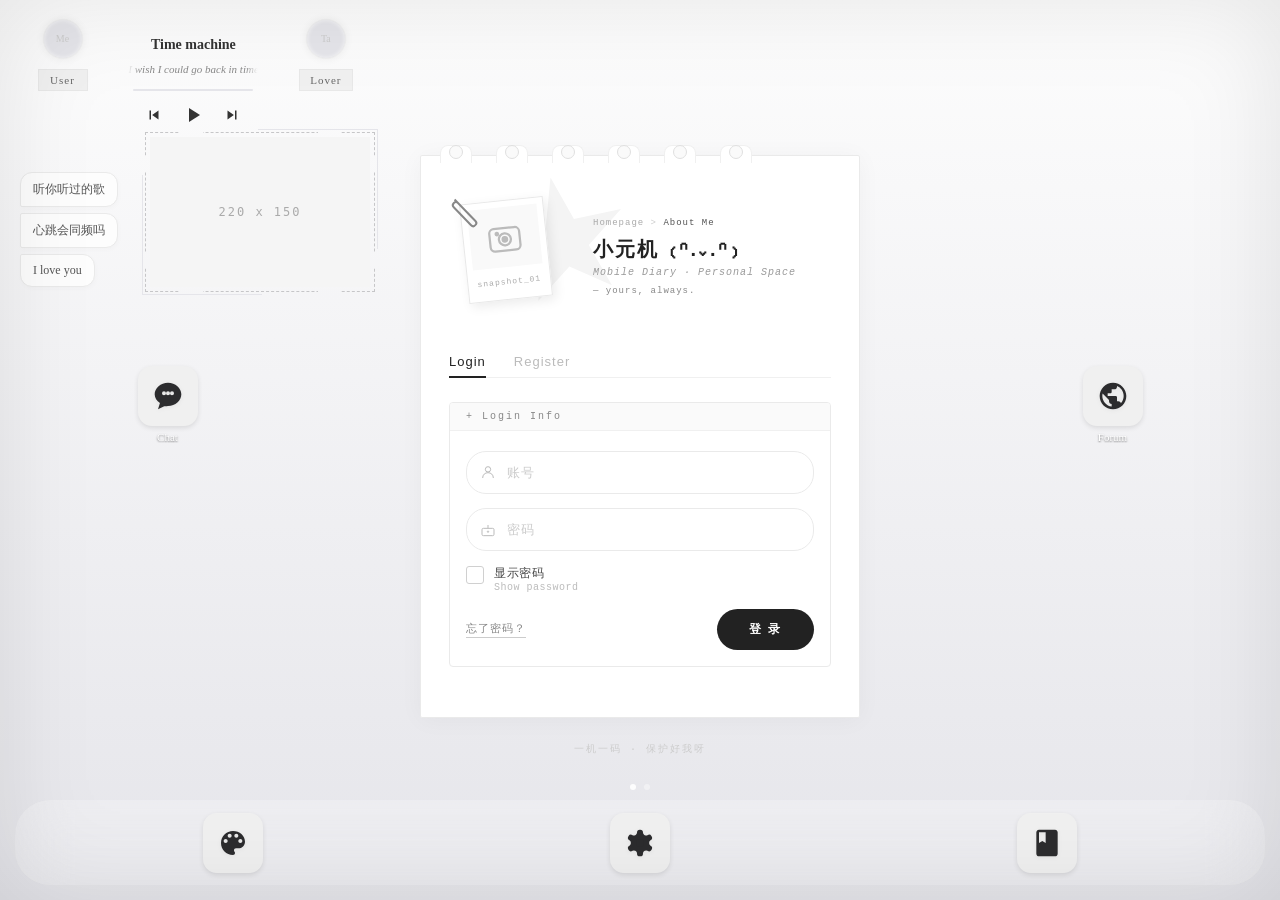
==== index.html @ 19d990d9 "Add files via upload" ====
<!DOCTYPE html>
<html lang="zh-CN">
<head>
    <meta charset="UTF-8">
    <title>小元元元</title>
    
    <!-- 基本配置 -->
    <!-- 【关键修改】：删除写死的 theme-color，让 iOS 自动穿透显示你的壁纸 -->
    
    <!-- iOS全屏配置 -->
    <meta name="apple-mobile-web-app-capable" content="yes">
    <meta name="apple-mobile-web-app-status-bar-style" content="black-translucent">
    <meta name="apple-mobile-web-app-title" content="Theme Studio">
    <!-- 新增：PWA 主题色 -->
    <meta name="theme-color" content="#FFFFFF">
    
    <!-- 优化视口配置：viewport-fit=cover 是延伸到刘海和底部的核心 -->
<meta name="viewport" content="width=device-width, initial-scale=1, maximum-scale=1, user-scalable=no, viewport-fit=cover">
    <!-- 图标配置 -->
    <link rel="apple-touch-icon" href="https://img.heliar.top/file/1781748288512_IMG_20260618_095839.png">
    <link rel="icon" type="image/png" href="https://img.heliar.top/file/1781748288512_IMG_20260618_095839.png">
        
    <!-- Web App Manifest -->
    <link rel="manifest" href="manifest.json">

    <!-- 新增：Leaflet 地图库 (免费开源，无需Key) -->
    <link rel="stylesheet" href="https://unpkg.com/leaflet@1.9.4/dist/leaflet.css" />
    <script src="https://unpkg.com/leaflet@1.9.4/dist/leaflet.js" defer></script>
    <!-- 👇 新增：Mammoth.js 用于解析 DOCX 文件 👇 -->
    <script src="https://cdnjs.cloudflare.com/ajax/libs/mammoth/1.6.0/mammoth.browser.min.js"></script>
    <link rel="stylesheet" href="style.css">

    <style>
      /* ===== 登录/注册 · 黑白极简手账风 ===== */
      .scrapbook-wrapper {
        width: 100%;
        max-width: 440px;
        margin: 0 auto;
      }

      .binder-tabs {
        display: flex;
        gap: 24px;
        padding: 0 20px;
        margin-bottom: -8px;
        position: relative;
        z-index: 2;
      }

      .binder-tab {
        width: 32px;
        height: 18px;
        background: #ffffff;
        border: 1px solid #f0f0f0;
        border-bottom: none;
        border-radius: 8px 8px 0 0;
        position: relative;
      }

      .binder-tab::after {
        content: '';
        position: absolute;
        bottom: 4px;
        left: 50%;
        transform: translateX(-50%);
        width: 12px;
        height: 12px;
        border-radius: 50%;
        border: 1.5px solid #e0e0e0;
        background: #fafafa;
      }

      .sc-card {
        background: #ffffff;
        border: 1px solid #eaeaea;
        border-radius: 2px;
        padding: 36px 28px 30px;
        box-shadow: 0 2px 24px rgba(0,0,0,0.04);
      }

      .sc-hero {
        display: flex;
        gap: 24px;
        align-items: center;
        margin-bottom: 32px;
      }

      .sc-hero-left {
        position: relative;
        width: 120px;
        height: 130px;
        flex-shrink: 0;
      }

      .sc-hero-star {
        position: absolute;
        top: -16px;
        left: 50px;
        width: 130px;
        height: 130px;
        background: #f4f4f4;
        transform: rotate(-12deg);
        clip-path: polygon(50% 0%, 61% 35%, 98% 35%, 68% 57%, 79% 91%, 50% 70%, 21% 91%, 32% 57%, 2% 35%, 39% 35%);
        z-index: 0;
        pointer-events: none;
      }

      .sc-polaroid {
        position: absolute;
        top: 8px;
        left: 15px;
        width: 84px;
        height: 100px;
        background: #fff;
        border: 1px solid #e8e8e8;
        box-shadow: 3px 4px 12px rgba(0,0,0,0.08);
        transform: rotate(-6deg);
        z-index: 1;
        padding: 6px 6px 0;
        pointer-events: none;
      }

      .sc-polaroid-img {
        width: 100%;
        height: 60px;
        background: #f9f9f9;
        display: flex;
        align-items: center;
        justify-content: center;
      }

      .sc-polaroid-img svg {
        width: 36px;
        height: 36px;
        color: #ccc;
        stroke: #bbb;
      }

      .sc-polaroid-bottom {
        height: 28px;
        display: flex;
        align-items: center;
        justify-content: center;
        font-family: 'Courier New', monospace;
        font-size: 8px;
        color: #aaa;
        letter-spacing: 1px;
      }

      .sc-paperclip {
        position: absolute;
        top: -12px;
        left: -6px;
        width: 22px;
        height: 36px;
        z-index: 3;
        transform: rotate(-38deg);
        pointer-events: none;
      }

      .sc-hero-right { flex: 1; min-width: 0; position: relative; z-index: 1; }

      .sc-breadcrumb {
        font-family: 'Courier New', 'Source Code Pro', monospace;
        font-size: 9px;
        color: #aaa;
        letter-spacing: 1px;
        margin-bottom: 8px;
      }

      .sc-breadcrumb span { color: #555; }

      .sc-title {
        font-size: 20px;
        font-weight: 700;
        color: #222;
        letter-spacing: 2px;
        margin-bottom: 4px;
      }

      .sc-sub {
        font-family: 'Courier New', 'Source Code Pro', monospace;
        font-size: 10px;
        color: #999;
        letter-spacing: 1px;
        font-style: italic;
      }

      .sc-sig {
        font-family: 'Courier New', 'Source Code Pro', monospace;
        font-size: 9px;
        color: #888;
        margin-top: 8px;
        letter-spacing: 1px;
      }

      .sc-tabs {
        display: flex;
        gap: 28px;
        margin-bottom: 24px;
        border-bottom: 1px solid #f0f0f0;
        padding-bottom: 0;
      }

      .sc-tab {
        font-size: 13px;
        font-weight: 500;
        color: #bbb;
        cursor: pointer;
        padding-bottom: 8px;
        letter-spacing: 1px;
        transition: color 0.2s;
        position: relative;
        user-select: none;
      }

      .sc-tab.active {
        color: #222;
      }

      .sc-tab.active::after {
        content: '';
        position: absolute;
        bottom: -1px;
        left: 0;
        right: 0;
        height: 2px;
        background: #222;
      }

      .sc-form-card {
        border: 1px solid #eaeaea;
        border-radius: 4px;
        overflow: hidden;
        margin-bottom: 20px;
      }

      .sc-form-title {
        background: #fafafa;
        padding: 8px 16px;
        font-family: 'Courier New', 'Source Code Pro', monospace;
        font-size: 10px;
        color: #888;
        letter-spacing: 2px;
        border-bottom: 1px solid #f0f0f0;
      }

      .sc-form-body { padding: 20px 16px 16px; }

      .sc-input-wrap {
        position: relative;
        margin-bottom: 14px;
        display: flex;
        align-items: center;
      }

      .sc-input-wrap .sc-input-icon {
        position: absolute;
        left: 14px;
        z-index: 2;
        display: flex;
        align-items: center;
        pointer-events: none;
      }

      .sc-input-wrap input {
        width: 100%;
        padding: 13px 42px 13px 40px;
        border: 1px solid #eaeaea;
        border-radius: 20px;
        background: #fff;
        font-size: 13px;
        color: #333;
        outline: none;
        transition: border-color 0.25s, box-shadow 0.25s;
        letter-spacing: 0.5px;
      }

      .sc-input-wrap input::placeholder { color: #ccc; font-weight: 300; }
      .sc-input-wrap input:focus {
        border-color: #888;
        box-shadow: 0 0 0 2px rgba(0,0,0,0.04);
      }

      .sc-input-clear {
        position: absolute;
        right: 12px;
        width: 20px;
        height: 20px;
        cursor: pointer;
        display: none;
        align-items: center;
        justify-content: center;
        border-radius: 50%;
        background: #eee;
        transition: background 0.2s;
        z-index: 2;
      }

      .sc-input-clear:hover { background: #ddd; }

      .sc-input-wrap input:not(:placeholder-shown) ~ .sc-input-clear {
        display: flex;
      }

      .sc-check-wrap {
        display: flex;
        align-items: flex-start;
        gap: 10px;
        cursor: pointer;
        margin-bottom: 2px;
      }

      .sc-check-wrap input[type=checkbox] { display: none; }

      .sc-check-box {
        width: 18px;
        height: 18px;
        border: 1.5px solid #d0d0d0;
        border-radius: 3px;
        flex-shrink: 0;
        margin-top: 1px;
        display: flex;
        align-items: center;
        justify-content: center;
        transition: all 0.2s;
      }

      .sc-check-wrap input:checked + .sc-check-box {
        background: #222;
        border-color: #222;
      }

      .sc-check-wrap input:checked + .sc-check-box::after {
        content: '';
        width: 5px;
        height: 9px;
        border: solid #fff;
        border-width: 0 2px 2px 0;
        transform: rotate(45deg) translateY(-1px);
      }

      .sc-check-label { font-size: 12px; color: #444; font-weight: 500; letter-spacing: 0.5px; }
      .sc-check-sublabel { font-size: 10px; color: #bbb; font-family: 'Courier New', monospace; letter-spacing: 0.5px; }

      .sc-form-footer {
        display: flex;
        align-items: center;
        justify-content: space-between;
        margin-top: 16px;
      }

      .sc-footer-link {
        font-size: 11px;
        color: #888;
        cursor: pointer;
        letter-spacing: 1px;
        border-bottom: 1px solid #ccc;
        padding-bottom: 1px;
        transition: color 0.2s, border-color 0.2s;
        font-family: 'Courier New', monospace;
        user-select: none;
      }

      .sc-footer-link:hover { color: #333; border-color: #666; }

      .sc-btn-submit {
        padding: 12px 32px;
        background: #222;
        color: #fff;
        border: none;
        border-radius: 22px;
        font-size: 12px;
        font-weight: 600;
        letter-spacing: 2px;
        cursor: pointer;
        transition: all 0.3s;
      }

      .sc-btn-submit:hover { background: #000; box-shadow: 0 4px 16px rgba(0,0,0,0.15); }
      .sc-btn-submit:active { transform: scale(0.97); }

      .sc-tagline {
        text-align: center;
        margin-top: 24px;
        font-size: 10px;
        color: #ccc;
        letter-spacing: 2px;
        font-family: 'Courier New', monospace;
      }

      /* 面板切换 */
      #reg-form-card, #reset-form-card { display: none; }

      /* ===== 导入解锁弹窗 (preset-modal) ===== */
      .preset-modal-overlay {
        position: fixed; top: 0; left: 0; width: 100%; height: 100%;
        background: rgba(0,0,0,0.4);
        backdrop-filter: blur(4px);
        -webkit-backdrop-filter: blur(4px);
        z-index: 9999;
        display: none;
        justify-content: center;
        align-items: center;
      }
      .preset-modal-overlay.show { display: flex; animation: fadeIn 0.2s; }
      .preset-modal {
        width: 260px; background: #fff; border-radius: 16px;
        display: flex; flex-direction: column; align-items: center;
        overflow: hidden; box-shadow: 0 20px 40px rgba(0,0,0,0.2);
      }
      .preset-modal-title { font-size: 16px; font-weight: bold; color: #111; margin-top: 20px; }
      .preset-modal-desc { font-size: 12px; color: #888; text-align: center; padding: 8px 20px; }
      .preset-modal-input {
        width: 80%; margin: 10px 0 20px; padding: 8px 12px;
        border: 1px solid #ddd; border-radius: 8px;
        font-size: 14px; text-align: center; background: #fafafa;
      }
      .preset-modal-input:focus { border-color: #333; background: #fff; }
      .preset-modal-actions {
        width: 100%; display: flex; border-top: 1px solid #eee; height: 45px;
      }
      .preset-btn-cancel, .preset-btn-confirm {
        flex: 1; display: flex; justify-content: center; align-items: center;
        font-size: 15px; cursor: pointer;
      }
      .preset-btn-cancel { color: #888; border-right: 1px solid #eee; }
      .preset-btn-confirm { color: #111; font-weight: bold; }
      .preset-btn-cancel:active, .preset-btn-confirm:active { background: #f5f5f5; }
    </style>

</head>
<body> <!-- 加上这一行 -->
    
    <!-- 👇 新增：全局初始加载动画 (高级黑白灰) 👇 -->
    <div id="global-initial-loading" style="position: fixed; top: 0; left: 0; width: 100%; height: 100%; background: #FFFFFF; z-index: 9999999; display: flex; flex-direction: column; align-items: center; justify-content: center; transition: opacity 0.4s ease;">
        <div style="width: 36px; height: 36px; border: 3px solid #F0F0F0; border-top-color: #111; border-radius: 50%; animation: spin 1s linear infinite; margin-bottom: 16px;"></div>
        <div style="font-size: 13px; color: #888; font-weight: 600; letter-spacing: 2px; font-family: -apple-system, BlinkMacSystemFont, sans-serif;">正在加载ing...</div>
        <style>@keyframes spin { 0% { transform: rotate(0deg); } 100% { transform: rotate(360deg); } }</style>
    </div>
    <!-- 👆 新增结束 👆 -->

    <div id="activation-overlay">
        <div class="scrapbook-wrapper">
            <!-- 活页装订孔 -->
            <div class="binder-tabs">
                <div class="binder-tab"></div><div class="binder-tab"></div><div class="binder-tab"></div>
                <div class="binder-tab"></div><div class="binder-tab"></div><div class="binder-tab"></div>
            </div>

            <!-- 卡片主体 -->
            <div class="sc-card">

                <!-- 头部：左图右文 -->
                <div class="sc-hero">
                    <div class="sc-hero-left">
                        <div class="sc-hero-star"></div>
                        <div class="sc-polaroid">
                            <div class="sc-paperclip">
                                <svg viewBox="0 0 22 36" fill="none" stroke="#888" stroke-width="2">
                                    <path d="M11 2 L11 32 Q11 35 8 35 Q5 35 5 32 L5 7 Q5 4 8 4 Q11 4 11 7 L11 27"/>
                                </svg>
                            </div>
                            <div class="sc-polaroid-img">
                                <svg viewBox="0 0 24 24" fill="none" stroke="#bbb" stroke-width="1.5">
                                    <rect x="2" y="6" width="20" height="15" rx="3"/>
                                    <circle cx="12" cy="13.5" r="4"/>
                                    <circle cx="12" cy="13.5" r="1.5" fill="#bbb"/>
                                    <circle cx="7" cy="9.5" r="0.8" fill="#bbb"/>
                                </svg>
                            </div>
                            <div class="sc-polaroid-bottom">snapshot_01</div>
                        </div>
                    </div>
                    <div class="sc-hero-right">
                        <div class="sc-breadcrumb">Homepage <span style="color:#ccc;">></span> <span>About Me</span></div>
                        <div class="sc-title">小元机 ₍ᐢ.ˬ.ᐢ₎</div>
                        <div class="sc-sub">Mobile Diary &middot; Personal Space</div>
                        <div class="sc-sig">&mdash; yours, always.</div>
                    </div>
                </div>

                <!-- Tab 切换 -->
                <div class="sc-tabs">
                    <div class="sc-tab active" id="tab-login" onclick="switchAuthTab('login')">Login</div>
                    <div class="sc-tab" id="tab-register" onclick="switchAuthTab('register')">Register</div>
                </div>

                <!-- 登录表单 -->
                <div class="sc-form-card" id="login-form-card">
                    <div class="sc-form-title">+ Login Info</div>
                    <div class="sc-form-body">
                        <div class="sc-input-wrap">
                            <span class="sc-input-icon">
                                <svg viewBox="0 0 24 24" width="16" height="16" fill="none" stroke="#bbb" stroke-width="1.5"><circle cx="12" cy="8" r="4"/><path d="M4 21c0-5 3.6-8 8-8s8 3 8 8"/></svg>
                            </span>
                            <input type="text" id="login-account" placeholder="账号">
                            <span class="sc-input-clear" onclick="clearInput('login-account')">
                                <svg viewBox="0 0 24 24" width="10" height="10" stroke="#888" stroke-width="2"><line x1="6" y1="6" x2="18" y2="18"/><line x1="18" y1="6" x2="6" y2="18"/></svg>
                            </span>
                        </div>
                        <div class="sc-input-wrap">
                            <span class="sc-input-icon">
                                <svg viewBox="0 0 24 24" width="16" height="16" fill="none" stroke="#bbb" stroke-width="1.5"><rect x="3" y="11" width="18" height="11" rx="2"/><circle cx="12" cy="16" r="1"/><line x1="12" y1="6" x2="12" y2="11"/></svg>
                            </span>
                            <input type="password" id="login-password" placeholder="密码">
                            <span class="sc-input-clear" onclick="clearInput('login-password')">
                                <svg viewBox="0 0 24 24" width="10" height="10" stroke="#888" stroke-width="2"><line x1="6" y1="6" x2="18" y2="18"/><line x1="18" y1="6" x2="6" y2="18"/></svg>
                            </span>
                        </div>
                        <label class="sc-check-wrap">
                            <input type="checkbox" onchange="togglePass('login-password', this)">
                            <span class="sc-check-box"></span>
                            <span><div class="sc-check-label">显示密码</div><div class="sc-check-sublabel">Show password</div></span>
                        </label>
                        <div class="sc-form-footer">
                            <span class="sc-footer-link" onclick="showResetPwd()">忘了密码？</span>
                            <button class="sc-btn-submit" onclick="handleLogin()">登 录</button>
                        </div>
                    </div>
                </div>

                <!-- 注册表单 -->
                <div class="sc-form-card" id="reg-form-card" style="display:none">
                    <div class="sc-form-title">+ Register Info</div>
                    <div class="sc-form-body">
                        <div class="sc-input-wrap">
                            <span class="sc-input-icon">
                                <svg viewBox="0 0 24 24" width="16" height="16" fill="none" stroke="#bbb" stroke-width="1.5"><rect x="2" y="4" width="20" height="16" rx="3"/><line x1="7" y1="9" x2="17" y2="9"/><line x1="7" y1="13" x2="14" y2="13"/></svg>
                            </span>
                            <input type="number" id="reg-qq" placeholder="QQ 号">
                            <span class="sc-input-clear" onclick="clearInput('reg-qq')">
                                <svg viewBox="0 0 24 24" width="10" height="10" stroke="#888" stroke-width="2"><line x1="6" y1="6" x2="18" y2="18"/><line x1="18" y1="6" x2="6" y2="18"/></svg>
                            </span>
                        </div>
                        <div class="sc-input-wrap">
                            <span class="sc-input-icon">
                                <svg viewBox="0 0 24 24" width="16" height="16" fill="none" stroke="#bbb" stroke-width="1.5"><rect x="3" y="9" width="18" height="12" rx="2"/><circle cx="8" cy="13" r="1.5"/><circle cx="12" cy="13" r="1.5"/><circle cx="16" cy="13" r="1.5"/></svg>
                            </span>
                            <input type="text" id="reg-code" placeholder="激活码">
                            <span class="sc-input-clear" onclick="clearInput('reg-code')">
                                <svg viewBox="0 0 24 24" width="10" height="10" stroke="#888" stroke-width="2"><line x1="6" y1="6" x2="18" y2="18"/><line x1="18" y1="6" x2="6" y2="18"/></svg>
                            </span>
                        </div>
                        <div class="sc-input-wrap">
                            <span class="sc-input-icon">
                                <svg viewBox="0 0 24 24" width="16" height="16" fill="none" stroke="#bbb" stroke-width="1.5"><rect x="3" y="11" width="18" height="11" rx="2"/><circle cx="12" cy="16" r="1"/><line x1="12" y1="6" x2="12" y2="11"/></svg>
                            </span>
                            <input type="password" id="reg-password" placeholder="设置密码">
                            <span class="sc-input-clear" onclick="clearInput('reg-password')">
                                <svg viewBox="0 0 24 24" width="10" height="10" stroke="#888" stroke-width="2"><line x1="6" y1="6" x2="18" y2="18"/><line x1="18" y1="6" x2="6" y2="18"/></svg>
                            </span>
                        </div>
                        <div class="sc-input-wrap">
                            <span class="sc-input-icon">
                                <svg viewBox="0 0 24 24" width="16" height="16" fill="none" stroke="#bbb" stroke-width="1.5"><rect x="3" y="11" width="18" height="11" rx="2"/><polyline points="7 15 11 19 17 11"/></svg>
                            </span>
                            <input type="password" id="reg-password-confirm" placeholder="确认密码">
                            <span class="sc-input-clear" onclick="clearInput('reg-password-confirm')">
                                <svg viewBox="0 0 24 24" width="10" height="10" stroke="#888" stroke-width="2"><line x1="6" y1="6" x2="18" y2="18"/><line x1="18" y1="6" x2="6" y2="18"/></svg>
                            </span>
                        </div>
                        <div class="sc-form-footer">
                            <span class="sc-footer-link" onclick="switchAuthTab('login')">&#8592; 返回登录</span>
                            <button class="sc-btn-submit" onclick="handleRegister()">注 册</button>
                        </div>
                    </div>
                </div>

                <!-- 重置密码表单 -->
                <div class="sc-form-card" id="reset-form-card" style="display:none">
                    <div class="sc-form-title">+ Reset Password</div>
                    <div class="sc-form-body">
                        <div class="sc-input-wrap">
                            <span class="sc-input-icon">
                                <svg viewBox="0 0 24 24" width="16" height="16" fill="none" stroke="#bbb" stroke-width="1.5"><circle cx="12" cy="8" r="4"/><path d="M4 21c0-5 3.6-8 8-8s8 3 8 8"/></svg>
                            </span>
                            <input type="text" id="reset-qq" placeholder="QQ 号">
                            <span class="sc-input-clear" onclick="clearInput('reset-qq')">
                                <svg viewBox="0 0 24 24" width="10" height="10" stroke="#888" stroke-width="2"><line x1="6" y1="6" x2="18" y2="18"/><line x1="18" y1="6" x2="6" y2="18"/></svg>
                            </span>
                        </div>
                        <div class="sc-input-wrap">
                            <span class="sc-input-icon">
                                <svg viewBox="0 0 24 24" width="16" height="16" fill="none" stroke="#bbb" stroke-width="1.5"><circle cx="12" cy="12" r="3"/><path d="M19.4 15.9l-1.1 1.1-2.3-2.3"/><rect x="3" y="6" width="18" height="12" rx="2"/></svg>
                            </span>
                            <input type="text" id="reset-code" placeholder="激活码">
                            <span class="sc-input-clear" onclick="clearInput('reset-code')">
                                <svg viewBox="0 0 24 24" width="10" height="10" stroke="#888" stroke-width="2"><line x1="6" y1="6" x2="18" y2="18"/><line x1="18" y1="6" x2="6" y2="18"/></svg>
                            </span>
                        </div>
                        <div class="sc-input-wrap">
                            <span class="sc-input-icon">
                                <svg viewBox="0 0 24 24" width="16" height="16" fill="none" stroke="#bbb" stroke-width="1.5"><rect x="3" y="11" width="18" height="11" rx="2"/><circle cx="12" cy="16" r="1"/><line x1="12" y1="6" x2="12" y2="11"/></svg>
                            </span>
                            <input type="password" id="reset-new-pwd" placeholder="新密码">
                            <span class="sc-input-clear" onclick="clearInput('reset-new-pwd')">
                                <svg viewBox="0 0 24 24" width="10" height="10" stroke="#888" stroke-width="2"><line x1="6" y1="6" x2="18" y2="18"/><line x1="18" y1="6" x2="6" y2="18"/></svg>
                            </span>
                        </div>
                        <div class="sc-input-wrap">
                            <span class="sc-input-icon">
                                <svg viewBox="0 0 24 24" width="16" height="16" fill="none" stroke="#bbb" stroke-width="1.5"><rect x="3" y="11" width="18" height="11" rx="2"/><polyline points="7 15 11 19 17 11"/></svg>
                            </span>
                            <input type="password" id="reset-new-pwd2" placeholder="确认新密码">
                            <span class="sc-input-clear" onclick="clearInput('reset-new-pwd2')">
                                <svg viewBox="0 0 24 24" width="10" height="10" stroke="#888" stroke-width="2"><line x1="6" y1="6" x2="18" y2="18"/><line x1="18" y1="6" x2="6" y2="18"/></svg>
                            </span>
                        </div>
                        <div class="sc-form-footer">
                            <span class="sc-footer-link" onclick="switchAuthTab('login')">&#8592; 返回登录</span>
                            <button class="sc-btn-submit" onclick="handleResetPwd()">重 置</button>
                        </div>
                    </div>
                </div>

            </div>

            <div class="sc-tagline">一机一码 &middot; 保护好我呀</div>
        </div>
    </div>

    <!-- 激活状态预检查 -->
    <script>
        if (localStorage.getItem('app_login_state') === 'logged_in') {
            document.getElementById('activation-overlay').style.display = 'none';
        }
    </script>


    <!-- 核心应用容器 -->
    <div id="app-root" style="opacity: 0; transition: opacity 0.4s ease;">      
        <!-- 隐藏的文件输入框 -->
        <input type="file" id="widgetBgInput" class="hidden-file-input" accept="image/*" onchange="handleWidgetBgUpload(this)">
        <input type="file" id="appleAvatarInput" class="hidden-file-input" accept="image/*" onchange="handleAppleAvatarUpload(this)">
        <!-- 新增：日系小组件的上传框 -->
        <input type="file" id="input-avatar1" class="hidden-file-input" accept="image/*" onchange="handleNewWidgetUpload(this, 'avatar1')">
        <input type="file" id="input-avatar2" class="hidden-file-input" accept="image/*" onchange="handleNewWidgetUpload(this, 'avatar2')">
        <input type="file" id="input-picture1" class="hidden-file-input" accept="image/*" onchange="handleNewWidgetUpload(this, 'picture1')">
        
        <!-- 备份导入输入框 -->
        <input type="file" id="backupImportInput" class="hidden-file-input" accept=".json" onchange="importAllData(this)">
        <input type="file" id="themeImportInput" class="hidden-file-input" accept=".json" onchange="importThemeOnly(this)">
        <input type="file" id="wcBackupImportInput" class="hidden-file-input" accept=".json" onchange="wcImportData(this)">
        <!-- 音乐APP 隐藏的文件输入框 -->
        <input type="file" id="musicBgInput" class="hidden-file-input" accept="image/*" onchange="handleMusicUpload(this, 'bg')">
        <input type="file" id="musicAvatarInput" class="hidden-file-input" accept="image/*" onchange="handleMusicUpload(this, 'avatar')">
        <input type="file" id="musicPlaylistCoverInput" class="hidden-file-input" accept="image/*" onchange="handleMusicUpload(this, 'playlist')">

        <!-- iOS 顶部通知容器 -->
        <div id="ios-notification-container"></div>

        <!-- 主屏幕 -->
        <div class="screen" id="mainScreen">
            <div class="status-bar-placeholder"></div>

            <!-- 桌面区域 (双页滑动容器) -->
            <div class="home-swiper" id="homeSwiper" style="position: relative;">
                
                <!-- 👇 自定义桌面小组件容器 (宽度200vw，覆盖两页) 👇 -->
                <div id="desktop-custom-widgets-container" style="position: absolute; top: 0; left: 0; width: 200vw; height: 100%; pointer-events: none; z-index: 5;"></div>
                    
                <!-- 新版日系 INS 风小组件 (4x3) 独立出来，防止被 JS 清空 -->
                <div class="ins-widget-container" id="mainWidget">
                        <!-- 新增：移除按钮 -->
                        <div class="widget-remove-btn" onclick="removeMainWidget()"></div>
                        
                        <!-- 上半部分 -->
                        <div class="ins-widget-top">
                            <div class="ins-avatar-group">
                                <div class="ins-avatar" id="avatar1" onclick="document.getElementById('input-avatar1').click()">Me</div>
                                <div class="ins-label" id="label1" onclick="event.stopPropagation(); editNewWidgetText('label1', '编辑标签')">User</div>
                            </div>
                            
                            <div class="ins-center-group" onclick="event.stopPropagation(); openMusicApp()">
                                <div class="ins-widget-song" id="widget-song-name">Time machine</div>
                                <div class="ins-widget-lyric-wrapper">
                                    <div class="ins-widget-lyric" id="widget-song-lyric">I wish I could go back in time</div>
                                </div>
                                <div class="ins-widget-progress">
                                    <div class="ins-widget-progress-fill" id="widget-progress-fill"></div>
                                </div>
                                <div class="ins-widget-controls">
                                    <svg onclick="event.stopPropagation(); musicPlayPrev()" viewBox="0 0 24 24"><path d="M6 6h2v12H6zm3.5 6l8.5 6V6z"/></svg>
                                    <svg onclick="event.stopPropagation(); musicTogglePlay()" id="widget-btn-play" viewBox="0 0 24 24"><path d="M8 5v14l11-7z"/></svg>
                                    <svg onclick="event.stopPropagation(); musicPlayNext()" viewBox="0 0 24 24"><path d="M6 18l8.5-6L6 6v12zM16 6v12h2V6h-2z"/></svg>
                                </div>
                            </div>

                            <div class="ins-avatar-group">
                                <div class="ins-avatar" id="avatar2" onclick="document.getElementById('input-avatar2').click()">Ta</div>
                                <div class="ins-label" id="label2" onclick="event.stopPropagation(); editNewWidgetText('label2', '编辑标签')">Lover</div>
                            </div>
                        </div>

                        <!-- 下半部分 -->
                        <div class="ins-widget-bottom">
                            <div class="ins-bubbles">
                                <div class="ins-bubble" id="bubble1" onclick="event.stopPropagation(); editNewWidgetText('bubble1', '编辑气泡')">听你听过的歌</div>
                                <div class="ins-bubble" id="bubble2" onclick="event.stopPropagation(); editNewWidgetText('bubble2', '编辑气泡')">心跳会同频吗</div>
                                <div class="ins-bubble" id="bubble3" onclick="event.stopPropagation(); editNewWidgetText('bubble3', '编辑气泡')">I love you</div>
                            </div>
                            <div class="ins-picture" id="picture1" onclick="document.getElementById('input-picture1').click()">
                                <span class="placeholder" id="pic-placeholder">220 x 150</span>
                            </div>
                        </div>
                    </div>

                <!-- 👇 核心修复：把丢失的第一页网格补回来！ 👇 -->
                <div class="home-grid page-1" id="homeGrid">
                    <!-- 👇 新增：隐形的 4x3 占位符，把 APP 挤到第 4 行 👇 -->
                    <div class="widget-placeholder-4x3"></div>
                    <!-- JS 生成剩余格子 -->
                </div>

                
                <!-- 第二页 -->
                <div class="home-grid page-2" id="homeGrid2">
                    <!-- 第二页的格子由 JS 生成 -->
                </div>
            </div>

            <!-- 桌面分页小圆点 -->
            <div class="home-pagination" id="homePagination">
                <div class="page-dot active"></div>
                <div class="page-dot"></div>
            </div>

            <!-- Dock 区域 -->
            <div class="dock-container">
                <div class="dock">
                    <!-- App 4: Theme Studio -->
                    <div class="app-item" id="app-4" onclick="openSettings()">
                        <div class="app-icon" id="icon-4">
                            <svg class="default-icon-svg" viewBox="0 0 24 24"><path d="M12 3c-4.97 0-9 4.03-9 9s4.03 9 9 9c.83 0 1.5-.67 1.5-1.5 0-.39-.15-.74-.39-1.01-.23-.26-.38-.61-.38-.99 0-.83.67-1.5 1.5-1.5H16c2.76 0 5-2.24 5-5 0-4.42-4.03-8-9-8zm-5.5 9c-.83 0-1.5-.67-1.5-1.5S5.67 9 6.5 9 8 9.67 8 10.5 7.33 12 6.5 12zm3-4C8.67 8 8 7.33 8 6.5S8.67 5 9.5 5s1.5.67 1.5 1.5S10.33 8 9.5 8zm5 0c-.83 0-1.5-.67-1.5-1.5S13.67 5 14.5 5s1.5.67 1.5 1.5S15.33 8 14.5 8zm3 4c-.83 0-1.5-.67-1.5-1.5S16.67 9 17.5 9s1.5.67 1.5 1.5-.67 1.5-1.5 1.5z"/></svg>
                        </div>
                        <div class="app-name" id="name-4" style="display:none">Theme</div>
                    </div>
                    
                    <!-- App 5: iOS Settings -->
                    <div class="app-item" id="app-5" onclick="openIOSSettings()">
                        <div class="app-icon" id="icon-5">
<svg class="default-icon-svg" viewBox="0 0 24 24" fill="none" stroke="currentColor" stroke-width="2" stroke-linecap="round" stroke-linejoin="round"><path d="M12.22 2h-.44a2 2 0 0 0-2 2v.18a2 2 0 0 1-1 1.73l-.43.25a2 2 0 0 1-2 0l-.15-.08a2 2 0 0 0-2.73.73l-.22.38a2 2 0 0 0 .73 2.73l.15.1a2 2 0 0 1 1 1.72v.51a2 2 0 0 1-1 1.74l-.15.09a2 2 0 0 0-.73 2.73l.22.38a2 2 0 0 0 2.73.73l.15-.08a2 2 0 0 1 2 0l.43.25a2 2 0 0 1 1 1.73V20a2 2 0 0 0 2 2h.44a2 2 0 0 0 2-2v-.18a2 2 0 0 1 1-1.73l.43-.25a2 2 0 0 1 2 0l.15.08a2 2 0 0 0 2.73-.73l.22-.39a2 2 0 0 0-.73-2.73l-.15-.08a2 2 0 0 1-1-1.74v-.5a2 2 0 0 1 1-1.74l.15-.09a2 2 0 0 0 .73-2.73l-.22-.38a2 2 0 0 0-2.73-.73l-.15.08a2 2 0 0 1-2 0l-.43-.25a2 2 0 0 1-1-1.73V4a2 2 0 0 0-2-2z"></path><circle cx="12" cy="12" r="3"></circle></svg>
                        </div>
                        <div class="app-name" id="name-5" style="display:none">Settings</div>
                    </div>

                    <!-- App 6: Worldbook -->
                    <div class="app-item" id="app-6" onclick="openWorldbook()">
                        <div class="app-icon" id="icon-6">
                            <svg class="default-icon-svg" viewBox="0 0 24 24"><path d="M18 2H6c-1.1 0-2 .9-2 2v16c0 1.1.9 2 2 2h12c1.1 0 2-.9 2-2V4c0-1.1-.9-2-2-2zM6 4h5v8l-2.5-1.5L6 12V4z"/></svg>
                        </div>
                        <div class="app-name" id="name-6" style="display:none">世界书</div>
                    </div>
                </div>
            </div>
        </div>

        <!-- ========================================== -->
        <!-- App 2: Lovers Space (恋人空间) -->
        <!-- ========================================== -->
        <div class="settings-modal" id="loversSpaceModal" style="padding: 0; z-index: 4000; background: #fff;">
            <!-- 1. 绑定页面 (未绑定时显示) -->
            <div id="ls-view-bind" class="ls-view active">
                <div class="ls-navbar">
                    <div class="ls-nav-btn" onclick="closeLoversSpace()">关闭</div>
                    <div class="ls-nav-title">恋人空间</div>
                    <div class="ls-nav-btn"></div>
                </div>
                <div class="ls-content center">
                    <div class="ls-bind-icon"><svg viewBox="0 0 24 24" fill="currentColor" width="1em" height="1em"><path d="M12 21.35l-1.45-1.32C5.4 15.36 2 12.28 2 8.5 2 5.42 4.42 3 7.5 3c1.74 0 3.41.81 4.5 2.09C13.09 3.81 14.76 3 16.5 3 19.58 3 22 5.42 22 8.5c0 3.78-3.4 6.86-8.55 11.54L12 21.35z"/></svg></div>
                    <h2 class="ls-bind-title">开启恋爱记录</h2>
                    <p class="ls-bind-desc">选择一位列表中的角色<br>发送邀请开启专属空间</p>
                    <div class="ls-char-list" id="ls-bind-list">
                        <!-- JS 注入角色列表 -->
                    </div>
                </div>
            </div>

            <!-- 2. 等待页面 (已发送邀请但未同意) -->
            <div id="ls-view-pending" class="ls-view">
                <div class="ls-navbar">
                    <div class="ls-nav-btn" onclick="closeLoversSpace()">关闭</div>
                    <div class="ls-nav-title">等待回应</div>
                    <div class="ls-nav-btn"></div>
                </div>
                <div class="ls-content center">
                    <div class="ls-pending-avatar" id="ls-pending-avatar"></div>
                    <h3 id="ls-pending-name">Name</h3>
                    <p class="ls-bind-desc">已发送邀请，等待对方确认...</p>
                    <button class="ls-btn-outline" onclick="lsCancelInvite()">取消申请</button>
                    <button class="ls-btn-primary" onclick="lsResendInvite()">再次发送邀请</button>
                </div>
            </div>

            <!-- 3. 主空间页面 (已绑定) -->
            <div id="ls-view-main" class="ls-view">
<!-- 替换后 -->
                <!-- 顶部导航 -->
                <div class="ls-header">
                    <!-- 左上角双头像 (点击打开侧边栏) -->
                    <div class="ls-double-avatar-btn" onclick="lsToggleSidebar(true)">
                        <img id="ls-main-user-avatar" src="" alt="User">
                        <img id="ls-main-char-avatar" src="" alt="Char">
                    </div>
                    
                    <!-- 顶部标题：双方名字 -->
                    <div class="ls-space-title" id="ls-space-title">User & Ta</div>
                    
                    <!-- 👇 修改：将右侧占位符变成可点击的 Back 按钮，同时保持宽度以维持标题居中 👇 -->
                    <div class="ls-header-placeholder" onclick="closeLoversSpace()" style="cursor: pointer; display: flex; justify-content: flex-end; align-items: center; color: #111; font-weight: 700; font-size: 14px; transition: opacity 0.2s;" onmousedown="this.style.opacity=0.5" onmouseup="this.style.opacity=1">
                        Back
                    </div>
                </div>

                <!-- 内容区 -->
                <div class="ls-main-content">
                    <!-- Tab 1: 动态 (Timeline) -->
                    <div id="ls-tab-feed" class="ls-tab-content active">
                        <!-- 顶部大卡片 -->
                        <div class="ls-hero-card">
                            <div class="ls-hero-label">TOGETHER</div>
                            <div class="ls-hero-days"><span id="ls-days-num">1</span> <span style="font-size: 16px; font-family: sans-serif; font-weight: normal;">Days</span></div>
                            <div class="ls-hero-desc">“在这个宇宙，我们终会相遇。”</div>
                            <!-- 隐藏的系统日期选择器，覆盖在文字上方 -->
                            <input type="date" id="ls-date-picker" onchange="lsHandleDateChange(this.value)" style="position: absolute; top: 0; left: 0; width: 100%; height: 100%; opacity: 0; cursor: pointer;">
                        </div>

                        <!-- 时间线 -->
                        <div class="ls-timeline-container">
                            <div class="ls-timeline-line"></div>
                            <div id="ls-feed-list" class="ls-feed-list">
                                <!-- 动态日志 -->
                            </div>
                        </div>
                    </div>

                    <!-- Tab 2: 互动 (Bento 网格) -->
                    <div id="ls-tab-album" class="ls-tab-content">
                        <div class="ls-bento-grid">
                            <!-- 大模块：时光相册 -->
                            <div class="ls-bento-item ls-bento-large" onclick="lsOpenTimeAlbum()">
                                <div class="ls-bento-info">
                                    <div class="ls-bento-title">时光相册</div>
                                    <div class="ls-bento-desc">Photo Album</div>
                                </div>
                                <div class="ls-bento-icon">
                                    <svg viewBox="0 0 24 24"><rect x="3" y="3" width="18" height="18" rx="2" ry="2"></rect><circle cx="8.5" cy="8.5" r="1.5"></circle><polyline points="21 15 16 10 5 21"></polyline></svg>
                                </div>
                            </div>

                            <!-- 小模块 -->
                            <div class="ls-bento-item" onclick="openLsQaView()">
                                <div class="ls-bento-icon"><svg viewBox="0 0 24 24"><path d="M20.84 4.61a5.5 5.5 0 0 0-7.78 0L12 5.67l-1.06-1.06a5.5 5.5 0 0 0-7.78 7.78l1.06 1.06L12 21.23l7.78-7.78 1.06-1.06a5.5 5.5 0 0 0 0-7.78z"></path></svg></div>
                                <div>
                                    <div class="ls-bento-title">默契挑战</div>
                                    <div class="ls-bento-desc">Telepathy</div>
                                </div>
                            </div>

                            <div class="ls-bento-item" onclick="lsOpenShopView()">
                                <div class="ls-bento-icon"><svg viewBox="0 0 24 24"><path d="M6 2L3 6v14a2 2 0 0 0 2 2h14a2 2 0 0 0 2-2V6l-3-4z"></path><line x1="3" y1="6" x2="21" y2="6"></line></svg></div>
                                <div>
                                    <div class="ls-bento-title">恋爱商城</div>
                                    <div class="ls-bento-desc">Couple Shop</div>
                                </div>
                            </div>

                            <div class="ls-bento-item" onclick="lsOpenLettersView()">
                                <div class="ls-bento-icon"><svg viewBox="0 0 24 24"><path d="M4 4h16c1.1 0 2 .9 2 2v12c0 1.1-.9 2-2 2H4c-1.1 0-2-.9-2-2V6c0-1.1.9-2 2-2z"></path><polyline points="22,6 12,13 2,6"></polyline></svg></div>
                                <div>
                                    <div class="ls-bento-title">未来信件</div>
                                    <div class="ls-bento-desc">Time Mailbox</div>
                                </div>
                            </div>
                        </div>
                    </div>

                    <!-- Tab 3: 空间回忆墙 (Widget Archive) -->
                    <div id="ls-tab-archive" class="ls-tab-content">
                        <!-- 瀑布流容器 -->
                        <div class="archive-wall" id="archive-wall">
                            <!-- 卡片将由 JS 动态生成 -->
                        </div>
                    </div>
                </div>

                <!-- 底栏 -->
                <div class="ls-tabbar">
                    <div class="ls-tab-item active" onclick="lsSwitchTab('feed')">
                        <svg viewBox="0 0 24 24"><path d="M3 13h2v-2H3v2zm0 4h2v-2H3v2zm0-8h2V7H3v2zm4 4h14v-2H7v2zm0 4h14v-2H7v2zM7 7v2h14V7H7z"/></svg>
                        <span class="ls-tab-label">Timeline</span>
                    </div>
                    <div class="ls-tab-item" onclick="lsSwitchTab('album')">
                        <svg viewBox="0 0 24 24"><rect x="3" y="3" width="18" height="18" rx="2" ry="2"></rect><path d="M3 9h18"></path><path d="M9 21V9"></path></svg>
                        <span class="ls-tab-label">Interactive</span>
                    </div>
                    <div class="ls-tab-item" onclick="lsSwitchTab('archive')">
                        <svg viewBox="0 0 24 24"><rect x="3" y="3" width="18" height="18" rx="2" ry="2"></rect><line x1="3" y1="9" x2="21" y2="9"></line><line x1="9" y1="21" x2="9" y2="9"></line></svg>
                        <span class="ls-tab-label">Archive</span>
                    </div>
                </div>
            </div>

            <!-- ========================================== -->
            <!-- 侧边栏 (设置页) -->
            <!-- ========================================== -->
            <div class="ls-sidebar-overlay" id="ls-sidebar-overlay" onclick="lsToggleSidebar(false)"></div>
            <div class="ls-sidebar" id="ls-sidebar">
                <div class="ls-sidebar-header">
                    <div class="ls-sidebar-avatars">
                        <img id="ls-sidebar-user-avatar" src="" alt="User">
                        <svg viewBox="0 0 24 24"><path d="M20.84 4.61a5.5 5.5 0 0 0-7.78 0L12 5.67l-1.06-1.06a5.5 5.5 0 0 0-7.78 7.78l1.06 1.06L12 21.23l7.78-7.78 1.06-1.06a5.5 5.5 0 0 0 0-7.78z"></path></svg>
                        <img id="ls-sidebar-char-avatar" src="" alt="Char">
                    </div>
                    <div class="ls-sidebar-title" id="ls-sidebar-title">User & Ta</div>
                    <div class="ls-sidebar-subtitle" id="ls-sidebar-subtitle">Connected for 99 Days</div>
                </div>
                
                <div class="ls-sidebar-content">
                    <!-- 原来的设置项全部搬到这里 -->
                    <div class="ls-setting-group">
                        <div class="ls-setting-row">
                            <div class="ls-setting-label">
                                <div class="ls-setting-title">关联账号</div>
                                <div class="ls-setting-desc">开启后，对方将实时感知你的其他聊天</div>
                            </div>
                            <input type="checkbox" id="ls-toggle-link" class="ls-toggle" onchange="lsToggleLink(this)">
                        </div>
                    </div>

                    <div class="ls-setting-group">
                        <div class="ls-setting-row">
                            <div class="ls-setting-label">
                                <div class="ls-setting-title">位置与运动同步</div>
                                <div class="ls-setting-desc">开启后，对方将实时感知你的步数、距离和位置</div>
                            </div>
                            <input type="checkbox" id="ls-toggle-location" class="ls-toggle" onchange="lsToggleLocationSync(this)">
                        </div>
                    </div>
                    
                    <div class="ls-setting-group" id="ls-widget-settings-group">
                        <div class="ls-setting-row">
                            <div class="ls-setting-label">
                                <div class="ls-setting-title">我的桌面小组件</div>
                                <div class="ls-setting-desc">在主屏幕显示恋人空间小组件</div>
                            </div>
                            <input type="checkbox" id="ls-toggle-widget" class="ls-toggle" onchange="lsToggleWidget(this)">
                        </div>
                        <div id="ls-my-widget-controls" style="display: none; flex-direction: column; gap: 10px; padding: 15px 0; border-bottom: 1px solid #f5f5f5;">
                            <div style="display: flex; justify-content: space-between; width: 100%; margin-bottom: 10px; align-items: center;">
                                <span style="font-size: 14px; color: #333;">聊天时更新小组件概率 (%)</span>
                                <input type="number" id="ls-widget-freq" class="ios-input" style="width: 60px; text-align: center; border: 1px solid #eee; border-radius: 8px; padding: 5px; font-size: 14px;" value="20" onchange="lsUpdateWidgetFreq(this.value)">
                            </div>
                            
                            <div style="margin-top: 10px; font-size: 14px; color: #333;">小组件照片 (支持本地或URL)</div>
                            <input type="text" id="ls-widget-photo-url" placeholder="输入图片URL..." value="" onblur="lsUpdateWidgetPhoto(this.value)" style="width: 100%; padding: 10px; border: 1px solid #eee; border-radius: 8px; font-size: 14px; background: #f9f9f9;">
                            <button class="ls-btn-outline" onclick="document.getElementById('ls-widget-photo-upload').click()" style="width: 100%; margin-top: 5px;">上传本地照片</button>
                            <input type="file" id="ls-widget-photo-upload" style="display: none;" accept="image/*" onchange="lsHandleWidgetPhotoUpload(this)">
                            
                            <button class="ls-btn-outline" onclick="lsResetWidgetPosition()" style="width: 100%; margin-top: 10px; color: #007aff; border-color: #007aff;">重置小组件位置</button>
                        </div>
                    </div>
                    
                    <div class="ls-setting-group">
                        <div class="ls-setting-row">
                            <div class="ls-setting-label">
                                <div class="ls-setting-title">对方桌面小组件</div>
                                <div class="ls-setting-desc">在对方手机桌面显示拍立得/便利贴</div>
                            </div>
                            <input type="checkbox" id="ls-toggle-char-widget" class="ls-toggle" onchange="lsToggleCharWidget(this)">
                        </div>
                        <div id="ls-char-widget-controls" style="display: none; flex-direction: column; gap: 10px; padding: 15px 0; border-bottom: 1px solid #f5f5f5;">
                            <div style="font-size: 14px; color: #333; margin-bottom: 5px;">发送内容到对方桌面</div>
                            <select id="ls-char-widget-type" class="ios-select" style="margin-bottom: 10px;" onchange="lsToggleCharWidgetInputType(this.value)">
                                <option value="photo">拍立得照片</option>
                                <option value="note">便利贴留言</option>
                            </select>
                            <textarea id="ls-char-widget-input" class="ios-textarea" style="min-height: 60px;" placeholder="描述图片画面 (AI将生成图片)..."></textarea>
                            
                            <div id="ls-char-widget-local-area" style="display: flex; flex-direction: column; gap: 5px;">
                                <div style="font-size: 12px; color: #888; text-align: center;">或</div>
                                <button class="ls-btn-outline" onclick="document.getElementById('ls-char-widget-photo-upload').click()" style="width: 100%; margin-top: 0;">上传本地照片</button>
                                <input type="file" id="ls-char-widget-photo-upload" style="display: none;" accept="image/*" onchange="lsHandleCharWidgetLocalUpload(this)">
                                <img id="ls-char-widget-preview" src="" style="width: 100%; max-height: 150px; object-fit: contain; border-radius: 8px; display: none; margin-top: 5px; border: 1px solid #eee;">
                            </div>

                            <button class="ls-btn-primary" style="width: 100%; margin-top: 5px;" onclick="lsSendToCharWidget()">发送到对方桌面</button>
                        </div>
                    </div>
                    
                    <div class="ls-setting-group">
                        <div class="ls-setting-row">
                            <div class="ls-setting-label">
                                <div class="ls-setting-title">NPC 消息频率 (分钟)</div>
                                <div class="ls-setting-desc">0 为关闭。开启后后台自动生成 NPC 给对方发消息。</div>
                            </div>
                            <input type="number" id="ls-npc-freq" class="ios-input" style="width: 60px; text-align: center; border: 1px solid #eee; border-radius: 8px; padding: 5px; font-size: 16px;" value="30" onchange="lsUpdateNpcFreq(this.value)">
                        </div>
                    </div>

                    <div class="ls-setting-group">
                        <button class="ls-btn-outline" onclick="lsClearFeed()">清空关联消息记录</button>
                    </div>
                </div>

                <!-- 侧边栏底部：唯一的退出按钮 -->
                <div class="ls-sidebar-footer">
                    <button class="ls-action-btn ls-btn-exit" onclick="closeLoversSpace()">退出情侣空间</button>
                    <button class="ls-action-btn ls-btn-unbind" onclick="lsUnbind()">解除羁绊 (Unbind)</button>
                </div>
            </div>
        </div>
            <!-- 4. 默契大挑战全屏页面 -->
            <div id="ls-view-qa" class="ls-view" style="z-index: 5000; position: absolute; top: 0; left: 0; background: #FAFAFA;">
                <div class="ls-navbar" style="background: #FFF; border-bottom: 1px solid #F0F0F0; position: relative;">
                    <div class="ls-nav-btn" onclick="closeLsQaView()" style="width: auto; z-index: 2;">
                        <svg viewBox="0 0 24 24" style="width:24px;height:24px;fill:none;stroke:#111;stroke-width:2;"><polyline points="15 18 9 12 15 6"></polyline></svg>
                    </div>
                    <div class="ls-nav-title" style="font-family: 'Georgia', serif; font-style: italic; position: absolute; left: 50%; transform: translateX(-50%); z-index: 1;">Telepathy</div>
                    <!-- 👇 这里修改了：积分旁边加了仓库图标 👇 -->
                    <div class="ls-nav-btn" style="text-align: right; width: auto; display: flex; justify-content: flex-end; align-items: center; gap: 12px; z-index: 2; margin-left: auto;">
                        <span style="font-weight: bold; font-family: monospace; font-size: 14px; color: #111;">Score: <span id="ls-qa-score-display">0</span></span>
                        <svg onclick="openQaArchive()" viewBox="0 0 24 24" style="width:22px;height:22px;cursor:pointer;stroke:#111;fill:none;stroke-width:2;"><path d="M21 8v13H3V8M1 3h22v5H1zM10 12h4"></path></svg>
                    </div>
                </div>
        
                    <!-- 顶部操作区 -->
                    <div class="ls-qa-actions">
                        <button class="ls-qa-btn ai" onclick="generateCharQa()">
                            <svg viewBox="0 0 24 24"><path d="M21 16.05L15.95 21 4 9.05 9.05 4 21 16.05zM15.95 21l-5.05-5.05M9.05 4l5.05 5.05M13 3l1.5 3.5L18 8l-3.5 1.5L13 13l-1.5-3.5L8 8l3.5-1.5L13 3z"/></svg>
                            让 Ta 出题
                        </button>
                        <button class="ls-qa-btn user" onclick="openUserQaInput()">
                            <svg viewBox="0 0 24 24"><path d="M12 20h9"></path><path d="M16.5 3.5a2.121 2.121 0 0 1 3 3L7 19l-4 1 1-4L16.5 3.5z"></path></svg>
                            我来出题
                        </button>
                    </div>
                    <!-- 题目列表区 -->
                    <div id="ls-qa-list" style="flex: 1; overflow-y: auto; padding: 20px;">
                        <div class="ls-empty-state" style="margin-top: 50px;">
                            <svg viewBox="0 0 24 24" style="width:48px;height:48px;stroke:#CCC;fill:none;stroke-width:1;margin-bottom:10px;"><path d="M20.84 4.61a5.5 5.5 0 0 0-7.78 0L12 5.67l-1.06-1.06a5.5 5.5 0 0 0-7.78 7.78l1.06 1.06L12 21.23l7.78-7.78 1.06-1.06a5.5 5.5 0 0 0 0-7.78z"></path></svg>
                            <p style="font-family: 'Georgia', serif; font-style: italic; color: #999;">点击上方按钮开始挑战</p>
                        </div>
                    </div>
                </div>
            </div>

            <!-- 用户出题弹窗 -->
            <div id="ls-modal-qa-input" class="wc-modal hidden" style="z-index: 6000; align-items: flex-end;">
                <div class="wc-modal-content" style="height: 85vh; border-radius: 24px 24px 0 0; width: 100%; max-width: 100%; background: #FFF; display: flex; flex-direction: column;">
                    <div class="wc-modal-header" style="border-bottom: 1px solid #F0F0F0; padding: 20px;">
                        <h3 style="color: #111; font-size: 18px; font-weight: 700;">编写我的题目</h3>
                        <button class="wc-close-btn" onclick="wcCloseModal('ls-modal-qa-input')">&times;</button>
                    </div>
                    <div class="wc-modal-body" id="ls-qa-input-container" style="flex: 1; overflow-y: auto; padding: 20px; background: #FAFAFA;">
                        <!-- JS 动态生成 5 道题的输入框 -->
                    </div>
                    <div style="padding: 15px 20px; background: #FFF; border-top: 1px solid #F0F0F0;">
                        <button class="wc-btn-primary" style="background: #111; color: #FFF; margin: 0;" onclick="submitUserQa()">邀请 Ta 作答</button>
                    </div>
                </div>
            </div>
         </div>
            <!-- 5. 默契大挑战历史仓库全屏页 -->
            <div id="ls-view-qa-archive" class="ls-view" style="z-index: 5500; position: absolute; top: 0; left: 0; background: #FAFAFA;">
                <div class="ls-navbar" style="background: #FFF; border-bottom: 1px solid #F0F0F0;">
                    <!-- 左上角留空，保持标题居中 -->
                    <div class="ls-nav-btn"></div>
                    <div class="ls-nav-title" style="font-family: 'Georgia', serif; font-style: italic;">Archive</div>
                    <!-- 👇 右上角返回键 👇 -->
                    <div class="ls-nav-btn" onclick="closeQaArchive()" style="text-align: right; width: auto; font-size: 15px; font-weight: bold; color: #111; cursor: pointer;">
                        返回
                    </div>
                </div>
<div class="ls-content" id="ls-qa-archive-list" style="padding: 20px; display: block;">
                    <!-- 历史记录将在这里生成 -->
                </div>
            </div>
              <!-- 6. 时光相册全屏页 (黑白灰 INS 风) -->
            <div id="ls-view-time-album" class="ls-view" style="z-index: 5500; position: absolute; top: 0; left: 0; background: #F9F9F9;">
                
                <!-- 全新：顶部胶囊导航栏 -->
                <div class="ta-header-capsule-container">
                    <div class="ta-back-btn" onclick="lsCloseTimeAlbum()">
                        <svg viewBox="0 0 24 24"><polyline points="15 18 9 12 15 6"></polyline></svg>
                        <span>Back</span>
                    </div>
                    <div class="ta-capsule-tabs">
                        <div class="ta-cap-tab active" id="ta-tab-diary" onclick="lsSwitchAlbumTab('diary')">时纪</div>
                        <div class="ta-cap-tab" id="ta-tab-gallery" onclick="lsSwitchAlbumTab('gallery')">
                            <svg viewBox="0 0 24 24" style="width:16px;height:16px;fill:currentColor;margin-bottom:-2px;"><polygon points="12 2 15.09 8.26 22 9.27 17 14.14 18.18 21.02 12 17.77 5.82 21.02 7 14.14 2 9.27 8.91 8.26 12 2"></polygon></svg>
                        </div>
                        <div class="ta-cap-tab" id="ta-tab-decor" onclick="lsSwitchAlbumTab('decor')">装修</div>
                    </div>
                </div>

                <!-- 视图 1：时光纪要 -->
                <div class="ta-content-view active" id="ta-view-diary">
                    <div class="ta-timeline-wrapper">
                        <div class="ta-timeline-line"></div>
                        <div id="ta-timeline-container">
                            <!-- 动态渲染时间轴内容 -->
                        </div>
                    </div>
                    <!-- 悬浮上传按钮 -->
                    <div class="ta-upload-fab" onclick="document.getElementById('ta-diary-upload').click()">
                        <svg viewBox="0 0 24 24"><line x1="12" y1="5" x2="12" y2="19"></line><line x1="5" y1="12" x2="19" y2="12"></line></svg>
                    </div>
                    <input type="file" id="ta-diary-upload" accept="image/*" class="hidden-file-input" onchange="lsHandleDiaryUpload(event)">
                </div>

                <!-- 视图：情头图库 (五角星) -->
                <div class="ta-content-view" id="ta-view-gallery">
                    <!-- AI 主动邀请开关 -->
                    <div style="background: #FFFFFF; border-radius: 16px; padding: 16px; display: flex; justify-content: space-between; align-items: center; margin-bottom: 20px; box-shadow: 0 2px 10px rgba(0,0,0,0.02); border: 1px solid #F0F0F0;">
                        <div style="display: flex; flex-direction: column; gap: 4px;">
                            <div style="font-size: 15px; font-weight: 600; color: #111;">允许 Ta 主动邀请更换情头</div>
                            <div style="font-size: 12px; color: #888;">开启后，Ta 会根据聊天氛围主动挑选图库情头</div>
                        </div>
                        <input type="checkbox" id="ls-toggle-avatar-invite" class="ls-toggle" onchange="lsToggleAvatarInvite(this)">
                    </div>

                    <!-- 操作按钮区 -->
                    <div style="display: flex; gap: 10px; margin-bottom: 20px;">
                        <button class="ta-action-btn" style="flex: 1; padding: 12px 0; font-size: 14px; background: #FFF; color: #111; border: 1px solid #EAEAEA; box-shadow: none;" onclick="document.getElementById('ls-avatar-local-upload').click()">本地多选</button>
                        <input type="file" id="ls-avatar-local-upload" multiple accept="image/*" style="display: none;" onchange="lsHandleAvatarLocalUpload(event)">
                        
                        <button class="ta-action-btn" style="flex: 1; padding: 12px 0; font-size: 14px; background: #FFF; color: #111; border: 1px solid #EAEAEA; box-shadow: none;" onclick="lsOpenAvatarUrlModal()">URL导入</button>
                        <button class="ta-action-btn" id="ls-avatar-edit-btn" style="flex: 1; padding: 12px 0; font-size: 14px; background: #111; color: #FFF;" onclick="lsToggleAvatarEditMode()">编辑图库</button>
                        <button class="ta-action-btn" id="ls-avatar-delete-btn" style="flex: 1; padding: 12px 0; font-size: 14px; background: #FF3B30; color: #FFF; display: none;" onclick="lsDeleteSelectedAvatars()">删除所选</button>
                    </div>

                    <!-- 图库网格 -->
                    <div id="ls-avatar-gallery-grid" style="display: grid; grid-template-columns: repeat(2, 1fr); gap: 12px; padding-bottom: 20px;">
                        <!-- 动态渲染 -->
                    </div>
                </div>

                <!-- URL 批量导入模态框 -->
                <div class="wc-modal hidden" id="ls-modal-avatar-url" style="z-index: 6000;">
                    <div class="wc-modal-content" style="background: #FFF; padding: 24px; border-radius: 20px; width: 90%; max-width: 340px;">
                        <div style="font-size: 18px; font-weight: 700; text-align: center; margin-bottom: 20px; color: #111;">批量导入情头 (URL)</div>
                        <div style="margin-bottom: 16px; background: #F9F9F9; padding: 12px; border-radius: 12px; border: 1px solid #F0F0F0;">
                            <span style="font-size: 12px; font-weight: 800; color: #888; margin-bottom: 8px; display: block;">每行输入一个图片 URL (自动两两配对)</span>
                            <textarea id="ls-avatar-url-textarea" style="width: 100%; height: 120px; padding: 10px; background: #FFF; border: 1px solid #EAEAEA; border-radius: 8px; font-size: 13px; outline: none; resize: none; line-height: 1.5;" placeholder="https://example.com/img1.jpg&#10;https://example.com/img2.jpg"></textarea>
                        </div>
                        <div style="display: flex; gap: 10px; margin-top: 20px;">
                            <button class="wc-btn-secondary" style="flex: 1; margin: 0; border-radius: 12px; padding: 12px; font-weight: bold;" onclick="lsCloseAvatarUrlModal()">取消</button>
                            <button class="wc-btn-primary" style="flex: 1; margin: 0; border-radius: 12px; padding: 12px; background: #111; font-weight: bold;" onclick="lsSubmitAvatarUrlUpload()">确认导入</button>
                        </div>
                    </div>
                </div>

                <!-- 修改描述模态框 -->
                <div class="wc-modal hidden" id="ls-modal-avatar-desc" style="z-index: 6000;">
                    <div class="wc-modal-content" style="background: #FFF; padding: 24px; border-radius: 20px; width: 85%; max-width: 280px;">
                        <div style="font-size: 18px; font-weight: 700; text-align: center; margin-bottom: 20px; color: #111;">修改图片描述</div>
                        <input type="text" id="ls-avatar-desc-input" style="width: 100%; padding: 12px; background: #F5F5F5; border: none; border-radius: 10px; font-size: 15px; outline: none; text-align: center;" placeholder="输入描述 (如：User的头像)">
                        <div style="display: flex; gap: 10px; margin-top: 20px;">
                            <button class="wc-btn-secondary" style="flex: 1; margin: 0; border-radius: 12px; padding: 12px; font-weight: bold;" onclick="lsCloseAvatarDescModal()">取消</button>
                            <button class="wc-btn-primary" style="flex: 1; margin: 0; border-radius: 12px; padding: 12px; background: #111; font-weight: bold;" onclick="lsSubmitAvatarDesc()">保存</button>
                        </div>
                    </div>
                </div>

                <!-- 视图 2：桌面装修 -->
                <div class="ta-content-view" id="ta-view-decor">
                    <!-- 隐藏的上传框 -->
                    <input type="file" id="ta-wallpaper-upload" multiple accept="image/*" class="hidden-file-input" onchange="lsHandleWallpaperUpload(event)">
                    <input type="file" id="ta-icon-upload" multiple accept="image/*" class="hidden-file-input" onchange="lsHandleIconUpload(event)">
                    
                    <!-- 1. 壁纸图库区 -->
                    <div class="ta-upload-section" style="margin-bottom: 15px;">
                        <div style="display: flex; justify-content: space-between; align-items: center; margin-bottom: 16px;">
                            <div class="ta-section-title" style="margin: 0;">壁纸图库 (<span id="ta-wp-count">0</span>)</div>
                            <div style="display: flex; gap: 12px;">
                                <button id="ta-wp-manage-btn" style="background:none; border:none; color:#007AFF; font-size:12px; font-weight:bold; cursor:pointer;" onclick="lsToggleWpManageMode()">管理</button>
                                <button style="background:none; border:none; color:#888; font-size:12px; font-weight:bold; cursor:pointer;" onclick="document.getElementById('ta-wallpaper-upload').click()">+ 添加</button>
                            </div>
                        </div>
                        <div class="ta-image-grid" id="ta-wp-preview">
                            <div class="ta-empty-text">上传一些竖屏图片作为壁纸备选吧</div>
                        </div>
                        <div id="ta-wp-manage-actions" style="display: none; justify-content: space-between; margin-top: 12px; padding-top: 12px; border-top: 1px solid #F0F0F0;">
                            <button style="background:none; border:none; color:#888; font-size:13px; font-weight:bold; cursor:pointer;" onclick="lsToggleWpManageMode()">取消</button>
                            <button style="background:none; border:none; color:#FF3B30; font-size:13px; font-weight:bold; cursor:pointer;" onclick="lsDeleteSelectedWallpapers()">删除所选</button>
                        </div>
                    </div>

                    <!-- 2. APP图标图库区 -->
                    <div class="ta-upload-section">
                        <div style="display: flex; justify-content: space-between; align-items: center; margin-bottom: 16px;">
                            <div class="ta-section-title" style="margin: 0;">APP图标图库 (<span id="ta-icon-count">0</span>)</div>
                            <div style="display: flex; gap: 12px;">
                                <button id="ta-icon-manage-btn" style="background:none; border:none; color:#007AFF; font-size:12px; font-weight:bold; cursor:pointer;" onclick="lsToggleIconManageMode()">管理</button>
                                <button style="background:none; border:none; color:#888; font-size:12px; font-weight:bold; cursor:pointer;" onclick="document.getElementById('ta-icon-upload').click()">+ 添加</button>
                            </div>
                        </div>
                        <div class="ta-image-grid" id="ta-icon-preview">
                            <div class="ta-empty-text">上传一些透明底图或正方形图片作为图标吧</div>
                        </div>
                        <div id="ta-icon-manage-actions" style="display: none; justify-content: space-between; margin-top: 12px; padding-top: 12px; border-top: 1px solid #F0F0F0;">
                            <button style="background:none; border:none; color:#888; font-size:13px; font-weight:bold; cursor:pointer;" onclick="lsToggleIconManageMode()">取消</button>
                            <button style="background:none; border:none; color:#FF3B30; font-size:13px; font-weight:bold; cursor:pointer;" onclick="lsDeleteSelectedIcons()">删除所选</button>
                        </div>
                    </div>

                    <button class="ta-action-btn" id="ta-decorate-btn" onclick="lsStartDecoration()" disabled style="margin-top: 20px;">
                        <svg viewBox="0 0 24 24" style="width:18px;height:18px;fill:none;stroke:currentColor;stroke-width:2;"><path d="M21 16.05L15.95 21 4 9.05 9.05 4 21 16.05zM15.95 21l-5.05-5.05M9.05 4l5.05 5.05M13 3l1.5 3.5L18 8l-3.5 1.5L13 13l-1.5-3.5L8 8l3.5-1.5L13 3z"/></svg>
                        让 Ta 帮忙装修桌面
                    </button>

                    <!-- 桌面预览区 -->
                    <div class="ta-desktop-preview-section">
                        <!-- 动态替换的壁纸背景 -->
                        <div class="ta-desktop-bg" id="ta-desktop-bg-preview"></div>
                        
                        <div class="ta-loading-overlay" id="ta-loading-overlay">
                            <div class="ta-spinner"></div>
                            <div style="font-size: 12px; font-weight: bold; color: #111; letter-spacing: 1px;">Ta 正在为你搭配...</div>
                        </div>

                        <div class="ta-section-title" style="position:relative; z-index:1; width:100%; text-align:left; color: #FFF; text-shadow: 0 1px 3px rgba(0,0,0,0.5);">MY SCREEN</div>
                        
                        <!-- AI 留言气泡 -->
                        <div class="ta-ai-message-bubble" id="ta-ai-message-bubble" style="opacity: 0;">
                            等待 Ta 的留言...
                        </div>
                        
                        <!-- 同步 7 个 APP -->
                        <div class="ta-app-grid" style="margin-top: 40px;">
                            <div class="ta-app-item"><img src="" class="ta-app-icon" id="ta-app-icon-0" style="opacity: 0;"><div class="ta-app-name" id="ta-app-name-0">App 1</div></div>
                            <div class="ta-app-item"><img src="" class="ta-app-icon" id="ta-app-icon-1" style="opacity: 0;"><div class="ta-app-name" id="ta-app-name-1">App 2</div></div>
                            <div class="ta-app-item"><img src="" class="ta-app-icon" id="ta-app-icon-2" style="opacity: 0;"><div class="ta-app-name" id="ta-app-name-2">App 3</div></div>
                            <div class="ta-app-item"><img src="" class="ta-app-icon" id="ta-app-icon-3" style="opacity: 0;"><div class="ta-app-name" id="ta-app-name-3">App 4</div></div>
                            <div class="ta-app-item"><img src="" class="ta-app-icon" id="ta-app-icon-4" style="opacity: 0;"><div class="ta-app-name" id="ta-app-name-4">Theme</div></div>
                            <div class="ta-app-item"><img src="" class="ta-app-icon" id="ta-app-icon-5" style="opacity: 0;"><div class="ta-app-name" id="ta-app-name-5">Settings</div></div>
                            <div class="ta-app-item"><img src="" class="ta-app-icon" id="ta-app-icon-6" style="opacity: 0;"><div class="ta-app-name" id="ta-app-name-6">世界书</div></div>
                        </div>
                    </div>

                    <!-- 应用到真实桌面按钮 -->
                    <button class="ta-action-btn" id="ta-apply-btn" onclick="lsApplyDecorationToRealDesktop()" style="background: #34C759; margin-top: 10px; display: none;">
                        <svg viewBox="0 0 24 24" style="width:18px;height:18px;fill:none;stroke:currentColor;stroke-width:2;"><polyline points="20 6 9 17 4 12"></polyline></svg>
                        应用到我的桌面
                    </button>
                </div>
            </div>

            <!-- 7. 专属商城全屏页 -->
            <div id="ls-view-shop" class="ls-view" style="z-index: 5600; position: absolute; top: 0; left: 0; background: #F7F7F7;">
                <!-- 视图容器 -->
                <div class="ls-shop-view-container active" id="ls-shop-view-kitchen">
                    <div class="ls-shop-header">
                        <!-- 修改后 -->
<div class="ls-shop-header-left">
    <div class="ls-shop-header-tab active">点单</div>
    <div class="ls-shop-header-tab" onclick="wcOpenModal('ls-shop-edit-action-sheet')" id="ls-shop-edit-btn">修改</div>
</div>
                        <div class="ls-shop-header-center">
                            <div class="ls-shop-add-recipe-btn" onclick="wcOpenModal('ls-shop-add-menu-modal')">添加菜谱</div>
                            <div class="ls-shop-search-box">
                                <svg viewBox="0 0 24 24"><circle cx="11" cy="11" r="8"></circle><line x1="21" y1="21" x2="16.65" y2="16.65"></line></svg>
                                <input type="text" class="ls-shop-search-input" placeholder="搜索">
                            </div>
                        </div>
                        <div class="ls-shop-header-right">
                            <div class="ls-shop-capsule" onclick="lsCloseShopView()" style="cursor: pointer;">
                                <svg viewBox="0 0 24 24"><circle cx="5" cy="12" r="2"></circle><circle cx="12" cy="12" r="2"></circle><circle cx="19" cy="12" r="2"></circle></svg>
                                <div class="ls-shop-capsule-divider"></div>
                                <svg viewBox="0 0 24 24" fill="none" stroke="currentColor" stroke-width="2"><circle cx="12" cy="12" r="6"></circle><circle cx="12" cy="12" r="2" fill="currentColor"></circle></svg>
                            </div>
                        </div>
                    </div>
                    <div class="ls-shop-body">
                        <div class="ls-shop-sidebar-wrapper">
                            <div class="ls-shop-sidebar" id="ls-shop-sidebar-list">
                                <!-- 动态渲染分类 -->
                            </div>                   
                        </div>
                        <div class="ls-shop-main-content">
                            <div class="ls-shop-category-title" id="ls-shop-menu-title">互动(0)</div>
                            <!-- 动态渲染菜品列表 -->
                            <div id="ls-shop-menu-list"></div>
                        </div>
                    </div>
                    <div class="ls-shop-cart-bar">
                        <div class="ls-shop-cart-icon" onclick="lsOpenCartModal()" style="cursor: pointer;">
                            <svg viewBox="0 0 24 24"><circle cx="9" cy="21" r="1"></circle><circle cx="20" cy="21" r="1"></circle><path d="M1 1h4l2.68 13.39a2 2 0 0 0 2 1.61h9.72a2 2 0 0 0 2-1.61L23 6H6"></path></svg>
                            <div class="ls-shop-cart-badge" id="ls-shop-cart-badge" style="display: none;">0</div>
                        </div>
                        <div class="ls-shop-cart-actions">
                            <button class="ls-shop-cart-btn outline" onclick="lsRandomAddToCart()">随机选菜</button>
                            <button class="ls-shop-cart-btn outline" onclick="lsInviteCharOrder()">邀请下单</button>
                            <button class="ls-shop-cart-btn solid" onclick="lsOpenCartModal()" style="background: #FF9A9E; color: #FFF;">下单</button>
                        </div>
                    </div>
                </div>

                <div class="ls-shop-view-container" id="ls-shop-view-orders">
                    <div class="ls-shop-order-header-bg">
                        <div class="ls-shop-header" style="background: transparent;">
                            <div class="ls-shop-header-left" onclick="lsSwitchShopTab('kitchen')">
                                <svg viewBox="0 0 24 24" style="width:20px;height:20px;stroke:#333;stroke-width:2;fill:none;"><polyline points="15 18 9 12 15 6"></polyline></svg>
                            </div>
                            <div class="ls-shop-header-center" style="font-size: 16px; font-weight: bold;">历史订单</div>
                            <div class="ls-shop-header-right"></div>
                        </div>
                    </div>
                    <!-- 动态渲染订单列表 -->
                    <div id="ls-shop-order-list" style="margin-top: -20px; position: relative; z-index: 2; padding-bottom: 80px; overflow-y: auto;"></div>
                </div>

                <div class="ls-shop-view-container" id="ls-shop-view-discover">
                    <div class="ls-shop-header"><div class="ls-shop-header-center" style="font-size: 16px; font-weight: bold;">心动扭蛋机</div></div>
                    <div class="ls-shop-gacha-container">
                        <div class="ls-shop-gacha-header">
                            <div class="ls-shop-gacha-title">抽取今日特权</div>
                            <div class="ls-shop-gacha-subtitle">不知道做什么？交给命运吧！</div>
                        </div>
                        <div class="ls-shop-gacha-machine">
                            <div class="ls-shop-gacha-glass">
                                <div class="ls-shop-gacha-ball ball-1"></div>
                                <div class="ls-shop-gacha-ball ball-2"></div>
                                <div class="ls-shop-gacha-ball ball-3"></div>
                            </div>
                            <div class="ls-shop-gacha-base">
                                <div class="ls-shop-gacha-knob" onclick="lsPlayGacha()">
                                    <div class="ls-shop-gacha-knob-inner"></div>
                                </div>
                                <div class="ls-shop-gacha-exit"></div>
                            </div>
                        </div>
                        <button class="ls-shop-gacha-btn" onclick="lsPlayGacha()">支付 ¥5.20 抽取心动值</button>
                    </div>
                </div>

                <div class="ls-shop-view-container" id="ls-shop-view-me">
                    <div class="ls-shop-header">
                        <div class="ls-shop-header-center" style="font-size: 16px; font-weight: bold;">羁绊金库</div>
                    </div>
                    
                    <div class="ls-shop-me-container" style="padding: 20px;">
                        <!-- 恋爱黑卡 -->
                        <div class="vault-black-card">
                            <div class="vault-card-logo">BOND VAULT</div>
                            <div class="vault-card-balance-label">心动值余额 (Heartbeats)</div>
                            <div class="vault-card-balance" id="vault-score-display">0</div>
                            <div class="vault-card-footer">
                                <span id="vault-level-display">LV.1 互生情愫</span>
                                <span id="vault-date-display">SINCE 2023.10.24</span>
                            </div>
                        </div>

                        <!-- 交互 Tabs -->
                        <div class="vault-tabs">
                            <div class="vault-tab-btn active" onclick="lsSwitchVaultTab('inventory', this)">特权背包</div>
                            <div class="vault-tab-btn" onclick="lsSwitchVaultTab('pawnshop', this)">情绪典当</div>
                            <div class="vault-tab-btn" onclick="lsSwitchVaultTab('bill', this)">恋爱账单</div>
                        </div>

                        <!-- 视图 1：特权背包 -->
                        <div id="vault-view-inventory" class="vault-view-section active">
                            <div id="vault-inventory-list">
                                <!-- 背包物品将由 JS 动态渲染在这里 -->
                            </div>
                        </div>

                        <!-- 视图 2：情绪典当行 -->
                        <div id="vault-view-pawnshop" class="vault-view-section">
                            <div class="vault-pawn-box">
                                <div class="vault-pawn-title">
                                    <svg viewBox="0 0 24 24" style="width: 18px; height: 18px; fill: none; stroke: #111; stroke-width: 2;"><path d="M12 2v20M17 5H9.5a3.5 3.5 0 0 0 0 7h5a3.5 3.5 0 0 1 0 7H6"></path></svg>
                                    典当你的坏情绪
                                </div>
                                <textarea class="vault-pawn-textarea" id="vault-emotion-input" placeholder="今天遇到了什么不开心的事？写下来卖给 Ta 吧..."></textarea>
                                <button class="vault-pawn-btn" onclick="lsPawnEmotion()">
                                    <svg viewBox="0 0 24 24" style="width: 16px; height: 16px; fill: none; stroke: #FFF; stroke-width: 2;"><polyline points="20 6 9 17 4 12"></polyline></svg>
                                    确认典当
                                </button>
                            </div>
                        </div>

                        <!-- 视图 3：恋爱账单 -->
                        <div id="vault-view-bill" class="vault-view-section">
                            <div class="vault-bill-box">
                                <div class="vault-bill-icon">
                                    <svg viewBox="0 0 24 24"><path d="M14 2H6a2 2 0 0 0-2 2v16a2 2 0 0 0 2 2h12a2 2 0 0 0 2-2V8z"></path><polyline points="14 2 14 8 20 8"></polyline><line x1="16" y1="13" x2="8" y2="13"></line><line x1="16" y1="17" x2="8" y2="17"></line><polyline points="10 9 9 9 8 9"></polyline></svg>
                                </div>
                                <div class="vault-pawn-title" style="justify-content: center;">生成近期恋爱账单</div>
                                <div class="vault-bill-desc">AI 将扫描你们最近的聊天记录和互动，生成一份专属的情感收支报告。</div>
                                <button class="vault-pawn-btn" onclick="lsGenerateLoveBill()">开始扫描</button>
                            </div>
                        </div>

                    </div>
                </div>

                <!-- 底部 Tabbar -->
                <div class="ls-shop-tabbar">
                    <div class="ls-shop-tab-item active" id="ls-shop-tab-kitchen" onclick="lsSwitchShopTab('kitchen')">
                        <svg viewBox="0 0 24 24"><path d="M12 2v20M17 5H9.5a3.5 3.5 0 0 0 0 7h5a3.5 3.5 0 0 1 0 7H6"></path></svg>厨房
                    </div>
                    <div class="ls-shop-tab-item" id="ls-shop-tab-orders" onclick="lsSwitchShopTab('orders')">
                        <svg viewBox="0 0 24 24"><path d="M14 2H6a2 2 0 0 0-2 2v16a2 2 0 0 0 2 2h12a2 2 0 0 0 2-2V8z"></path><polyline points="14 2 14 8 20 8"></polyline><line x1="16" y1="13" x2="8" y2="13"></line><line x1="16" y1="17" x2="8" y2="17"></line><polyline points="10 9 9 9 8 9"></polyline></svg>订单
                    </div>
                    <div class="ls-shop-tab-item" id="ls-shop-tab-discover" onclick="lsSwitchShopTab('discover')">
                        <svg viewBox="0 0 24 24"><circle cx="12" cy="12" r="10"></circle><circle cx="12" cy="12" r="4"></circle></svg>发现
                    </div>
                    <div class="ls-shop-tab-item" id="ls-shop-tab-me" onclick="lsSwitchShopTab('me')">
                        <svg viewBox="0 0 24 24"><path d="M20 21v-2a4 4 0 0 0-4-4H8a4 4 0 0 0-4 4v2"></path><circle cx="12" cy="7" r="4"></circle></svg>我
                    </div>
                </div>

                <!-- 扭蛋机弹窗 -->
                <div class="ls-shop-gacha-modal" id="ls-shop-gacha-modal">
                    <div class="ls-shop-gacha-result-card">
                        <div class="ls-shop-result-icon"><svg viewBox="0 0 24 24"><path d="M20.84 4.61a5.5 5.5 0 0 0-7.78 0L12 5.67l-1.06-1.06a5.5 5.5 0 0 0-7.78 7.78l1.06 1.06L12 21.23l7.78-7.78 1.06-1.06a5.5 5.5 0 0 0 0-7.78z"></path></svg></div>
                        <div class="ls-shop-result-title">恭喜抽中特权！</div>
                        <div class="ls-shop-result-desc">【无条件原谅券】<br>无论做错什么，都可以获得一次无条件原谅的机会哦！</div>
                        <button class="ls-shop-result-btn" onclick="lsCloseGacha()">收下特权</button>
                    </div>
                </div>

                <!-- 购物车弹窗 -->
                <div id="ls-shop-cart-modal" class="wc-modal hidden" style="z-index: 6000; align-items: flex-end;">
                    <div class="wc-modal-content" style="height: 70vh; border-radius: 24px 24px 0 0; background: #FFF; display: flex; flex-direction: column; width: 100%; max-width: 100%;">
                        <div class="wc-modal-header" style="border-bottom: 1px solid #F0F0F0;">
                            <h3 style="color: #333;">已选菜品</h3>
                            <button class="wc-close-btn" onclick="wcCloseModal('ls-shop-cart-modal')">&times;</button>
                        </div>
                        <div class="wc-modal-body" id="ls-shop-cart-list" style="flex: 1; overflow-y: auto; padding: 15px;">
                            <!-- 购物车列表 -->
                        </div>
                        <div style="padding: 15px 20px; border-top: 1px solid #F0F0F0; background: #FFF;">
                            <button class="wc-btn-primary" style="background: #FF9A9E; color: #FFF; border-radius: 20px; margin: 0;" onclick="lsCheckoutCart()">确认下单并发送给 Ta</button>
                        </div>
                    </div>
                </div>

                <!-- 添加菜谱选择弹窗 -->
                <div id="ls-shop-add-menu-modal" class="wc-modal hidden" style="z-index: 6000; align-items: flex-end;">
                    <div class="wc-modal-content" style="border-radius: 24px 24px 0 0; background: transparent; width: 100%; max-width: 100%;">
                        <div class="wc-ios-list-group" style="margin: 0 15px 15px 15px; border-radius: 16px; overflow: hidden; background: #FFF;">
                            <div class="wc-list-item center-content" onclick="lsManualAddMenuItem()" style="height: 56px; border-bottom: 1px solid #F0F0F0;">
                                <span style="font-size: 16px; color: #333; font-weight: 500;">手动添加菜品</span>
                            </div>
                            <div class="wc-list-item center-content" onclick="lsAIGenerateMenuItems()" style="height: 56px;">
                                <span style="font-size: 16px; color: #FF9A9E; font-weight: bold;">AI 智能生成专属菜单 (5个)</span>
                            </div>
                        </div>
                        <div class="wc-ios-list-group" style="margin: 0 15px 25px 15px; border-radius: 16px; overflow: hidden; background: #FFF;">
                            <div class="wc-list-item center-content" onclick="wcCloseModal('ls-shop-add-menu-modal')" style="height: 56px;">
                                <span style="font-size: 16px; font-weight: bold; color: #999;">取消</span>
                            </div>
                        </div>
                    </div>
                </div>                
                <!-- 👇 新增：手动添加菜品详情弹窗 👇 -->
                <div class="add-modal-overlay" id="ls-shop-add-detail-modal" style="z-index: 6200;">
                    <div class="add-card">
                        <h3 id="ls-add-detail-title">添加新菜品</h3>
                        <input type="text" id="ls-add-detail-name" class="add-input" placeholder="菜品名称">
                        <input type="number" id="ls-add-detail-price" class="add-input" placeholder="积分价格 (如 52)">
                        <button class="add-btn" onclick="lsSaveNewMenuItem()">保存</button>
                        <button class="add-btn cancel" onclick="document.getElementById('ls-shop-add-detail-modal').classList.remove('active')">取消</button>
                    </div>
                </div>
 
<!-- 新增：商城修改操作选择弹窗 -->
<div id="ls-shop-edit-action-sheet" class="wc-modal hidden" style="z-index: 6000; align-items: flex-end;">
    <div class="wc-modal-content" style="border-radius: 24px 24px 0 0; background: transparent; width: 100%; max-width: 100%;">
        <div class="wc-ios-list-group" style="margin: 0 15px 15px 15px; border-radius: 16px; overflow: hidden; background: #FFF;">
            <div class="wc-list-item center-content" onclick="lsOpenCategoryManageModal(); wcCloseModal('ls-shop-edit-action-sheet');" style="height: 56px; border-bottom: 1px solid #F0F0F0;">
                <span style="font-size: 16px; color: #333; font-weight: 500;">管理分类</span>
            </div>
            <div class="wc-list-item center-content" onclick="lsToggleShopEditMode(); wcCloseModal('ls-shop-edit-action-sheet');" style="height: 56px;">
                <span style="font-size: 16px; color: #333; font-weight: 500;" id="ls-shop-edit-menu-text">编辑菜品</span>
            </div>
        </div>
        <div class="wc-ios-list-group" style="margin: 0 15px 25px 15px; border-radius: 16px; overflow: hidden; background: #FFF;">
            <div class="wc-list-item center-content" onclick="wcCloseModal('ls-shop-edit-action-sheet')" style="height: 56px;">
                <span style="font-size: 16px; font-weight: bold; color: #999;">取消</span>
            </div>
        </div>
    </div>
</div>

                <!-- 分类管理弹窗 -->
                <div id="ls-shop-category-modal" class="wc-modal hidden" style="z-index: 6000; align-items: flex-end;">
                    <div class="wc-modal-content" style="height: 60vh; border-radius: 24px 24px 0 0; background: #FFF; display: flex; flex-direction: column; width: 100%; max-width: 100%;">
                        <div class="wc-modal-header" style="border-bottom: 1px solid #F0F0F0;">
                            <h3 style="color: #333;">分类管理</h3>
                            <button class="wc-close-btn" onclick="wcCloseModal('ls-shop-category-modal')">&times;</button>
                        </div>
                        <div class="wc-modal-body" id="ls-shop-category-list" style="flex: 1; overflow-y: auto; padding: 15px;">
                            <!-- 分类列表 -->
                        </div>
                        <div style="padding: 15px 20px; border-top: 1px solid #F0F0F0; background: #FFF;">
                            <button class="wc-btn-primary" style="background: #F5F5F5; color: #333; border-radius: 20px; margin: 0;" onclick="lsAddCategory()">+ 添加新分类</button>
                        </div>
                    </div>
                </div>

                <!-- 菜品编辑操作弹窗 -->
                <div id="ls-shop-edit-item-modal" class="wc-modal hidden" style="z-index: 6100; align-items: flex-end;">
                    <div class="wc-modal-content" style="border-radius: 24px 24px 0 0; background: transparent; width: 100%; max-width: 100%;">
                        <div class="wc-ios-list-group" style="margin: 0 15px 15px 15px; border-radius: 16px; overflow: hidden; background: #FFF;">
                            <div class="wc-list-item center-content" onclick="lsOpenEditMenuItemDetail()" style="height: 56px; border-bottom: 1px solid #F0F0F0;">
                                <span style="font-size: 16px; color: #333; font-weight: 500;">修改菜品信息</span>
                            </div>
                            <div class="wc-list-item center-content" onclick="lsDeleteMenuItem()" style="height: 56px;">
                                <span style="font-size: 16px; color: #FF3B30; font-weight: bold;">删除该菜品</span>
                            </div>
                        </div>
                        <div class="wc-ios-list-group" style="margin: 0 15px 25px 15px; border-radius: 16px; overflow: hidden; background: #FFF;">
                            <div class="wc-list-item center-content" onclick="wcCloseModal('ls-shop-edit-item-modal')" style="height: 56px;">
                                <span style="font-size: 16px; font-weight: bold; color: #999;">取消</span>
                            </div>
                        </div>
                    </div>
                </div>

                <!-- 菜品编辑详情弹窗 (新增) -->
                <div class="add-modal-overlay" id="ls-shop-edit-detail-modal" style="z-index: 6200;">
                    <div class="add-card">
                        <h3 id="ls-edit-detail-title">编辑菜品</h3>
                        <input type="text" id="ls-edit-detail-name" class="add-input" placeholder="菜品名称">
                        <input type="number" id="ls-edit-detail-price" class="add-input" placeholder="积分价格 (如 52)">
                        <button class="add-btn" onclick="lsSaveMenuItemEdit()">保存</button>
                        <button class="add-btn cancel" onclick="document.getElementById('ls-shop-edit-detail-modal').classList.remove('active')">取消</button>
                    </div>
                </div>
            </div>
    <!-- 商城邀请详情弹窗 (黑金高奢风) -->
    <div id="wc-modal-shop-invite-detail" class="wc-modal-overlay hidden" style="z-index: 26000; align-items: center; justify-content: center; backdrop-filter: blur(10px); -webkit-backdrop-filter: blur(10px); background: rgba(0,0,0,0.6);" onclick="if(event.target===this) wcCloseShopInviteDetail()">
        <div class="shop-invite-detail-card">
            <div class="shop-invite-detail-close" onclick="wcCloseShopInviteDetail()">×</div>
            <div class="shop-invite-detail-title" id="shop-invite-detail-title">可选商品</div>
            <div class="shop-invite-detail-list" id="shop-invite-detail-list">
                <!-- 动态注入 -->
            </div>
        </div>
    </div>

        <!-- 聊天界面：情头邀请选择弹窗 -->
        <div id="ls-modal-avatar-invite" class="wc-modal hidden" style="z-index: 4000; align-items: center; justify-content: center;">
            <div class="wc-modal-content" style="width: 90%; max-width: 340px; background: #FFF; border-radius: 24px; padding: 24px; box-shadow: 0 20px 50px rgba(0,0,0,0.15);">
                <div style="text-align: center; margin-bottom: 20px;">
                    <div style="font-size: 10px; font-weight: 800; color: #888; letter-spacing: 2px; margin-bottom: 8px;">COUPLE AVATAR</div>
                    <div style="font-size: 18px; font-weight: 700; color: #111;">Ta 邀请你更换情侣头像</div>
                    <div style="font-size: 13px; color: #666; margin-top: 6px;">请点击选择你要使用的那一张</div>
                </div>
                
                <div style="display: flex; gap: 15px; margin-bottom: 24px; justify-content: center;">
                    <div class="avatar-select-box" id="avatar-select-1" onclick="lsSelectAvatarRole(1)" style="flex: 1; display: flex; flex-direction: column; align-items: center; gap: 8px; cursor: pointer;">
                        <img id="avatar-invite-img-1" src="" style="width: 100px; height: 100px; border-radius: 16px; object-fit: contain; border: 3px solid transparent; transition: all 0.2s;">
                        <span id="avatar-invite-label-1" style="font-size: 12px; font-weight: bold; color: #888;">未选择</span>
                    </div>
                    <div class="avatar-select-box" id="avatar-select-2" onclick="lsSelectAvatarRole(2)" style="flex: 1; display: flex; flex-direction: column; align-items: center; gap: 8px; cursor: pointer;">
                        <img id="avatar-invite-img-2" src="" style="width: 100px; height: 100px; border-radius: 16px; object-fit: contain; border: 3px solid transparent; transition: all 0.2s;">
                        <span id="avatar-invite-label-2" style="font-size: 12px; font-weight: bold; color: #888;">未选择</span>
                    </div>
                </div>

                <div style="display: flex; gap: 12px;">
                    <button class="wc-btn-secondary" style="flex: 1; margin: 0; border-radius: 14px; padding: 14px; font-weight: bold;" onclick="lsRejectAvatarInvite()">残忍拒绝</button>
                    <button class="wc-btn-primary" id="avatar-invite-confirm-btn" style="flex: 1; margin: 0; border-radius: 14px; padding: 14px; background: #111; font-weight: bold; opacity: 0.5; pointer-events: none;" onclick="lsConfirmAvatarInvite()">同意并更换</button>
                </div>
            </div>
        </div>

        <!-- ========================================== -->
        <!-- App 5: Wish & To-Do (星愿空间) -->
        <!-- ========================================== -->
        <div class="settings-modal" id="wishModal" style="padding: 0; z-index: 3500; background: #F4F4F5;">
            <div class="wish-app-container">
                <div class="wish-header">
                    <div class="wish-back-btn" onclick="closeWishApp()">
                        <svg viewBox="0 0 24 24" style="width:20px;height:20px;stroke:currentColor;fill:none;stroke-width:2;vertical-align:middle;margin-right:2px;"><polyline points="15 18 9 12 15 6"></polyline></svg>back
                    </div>
                    <div class="wish-title" id="wish-header-title">SPACE</div>
                    <!-- 👈 新增：右上角切换角色按钮 -->
                    <div class="wish-header-btn" onclick="wishOpenCharSelectModal()">
                        <svg viewBox="0 0 24 24"><path d="M20 21v-2a4 4 0 0 0-4-4H8a4 4 0 0 0-4 4v2"></path><circle cx="12" cy="7" r="4"></circle></svg>
                    </div>
                </div>

                <div class="wish-content">
                    <!-- 1. 许愿墙 -->
                    <div id="wish-page-wish" class="wish-page active">
                        <div class="wish-page-title">Wishes</div>
                        
                        <!-- 👇 新增：探索内心深处按钮 -->
                        <div class="wish-explore-banner" onclick="wishExploreDeepDesire()">
                            <div class="wish-explore-icon">✨</div>
                            <div class="wish-explore-text">
                                <div class="wish-explore-title">探索 Ta 的内心深处</div>
                                <div class="wish-explore-desc">通过互动解锁 Ta 隐藏的心愿</div>
                            </div>
                            <svg viewBox="0 0 24 24"><polyline points="9 18 15 12 9 6"></polyline></svg>
                        </div>

                        <div id="wish-list-container">
                            <!-- 愿望列表由 JS 注入 -->
                        </div>
                    </div>

                    <!-- 2. 待办清单 -->
                    <div id="wish-page-todo" class="wish-page">
                        <div class="wish-page-title">To-Do</div>
                        <div id="todo-list-container">
                            <!-- 待办列表由 JS 注入 -->
                        </div>
                    </div>

                    <!-- 3. 成就墙 -->
                    <div id="wish-page-achieve" class="wish-page">
                        <div class="wish-page-title">Memories</div>
                        <div id="achieve-list-container">
                            <!-- 成就列表由 JS 注入 -->
                        </div>
                    </div>

                    <!-- 4. 拼图页 -->
                    <div id="wish-page-puzzle" class="wish-page">
                        <div class="wish-page-title">Puzzle</div>
                        <div style="font-size: 13px; color: #888; margin-bottom: 20px;">完成愿望或待办，解锁专属回忆拼图。 (<span id="puzzle-count-display">0</span>/16)</div>
                        
                        <!-- 拼图底图设置 -->
                        <div style="margin-bottom: 15px; display: flex; justify-content: space-between; align-items: center;">
                            <span style="font-size: 12px; color: #555; font-weight: bold;">自定义拼图底图</span>
                            <button onclick="document.getElementById('wish-puzzle-upload').click()" style="background: #111; color: #FFF; border: none; padding: 6px 12px; border-radius: 12px; font-size: 12px; cursor: pointer;">上传图片</button>
                            <input type="file" id="wish-puzzle-upload" style="display: none;" accept="image/*" onchange="wishHandlePuzzleUpload(this)">
                        </div>

                        <div class="wish-puzzle-grid" id="wish-puzzle-grid">
                            <!-- 拼图块由 JS 注入 -->
                        </div>
                    </div>
                </div>

                <!-- 右下角悬浮添加按钮 -->
                <div class="wish-fab-add" onclick="wishOpenAddModal()">
                    <svg viewBox="0 0 24 24"><line x1="12" y1="5" x2="12" y2="19"></line><line x1="5" y1="12" x2="19" y2="12"></line></svg>
                </div>

                <!-- 底部导航栏 (去除中间凸起) -->
                <div class="wish-bottom-bar-wrapper">
                    <div class="wish-nav-icon active" onclick="wishSwitchTab('wish', this)">
                        <svg viewBox="0 0 24 24"><path d="M12 2l3.09 6.26L22 9.27l-5 4.87 1.18 6.88L12 17.77l-6.18 3.25L7 14.14 2 9.27l6.91-1.01L12 2z"></path></svg>
                    </div>
                    <div class="wish-nav-icon" onclick="wishSwitchTab('todo', this)">
                        <svg viewBox="0 0 24 24"><polyline points="9 11 12 14 22 4"></polyline><path d="M21 12v7a2 2 0 0 1-2 2H5a2 2 0 0 1-2-2V5a2 2 0 0 1 2-2h11"></path></svg>
                    </div>
                    <div class="wish-nav-icon" onclick="wishSwitchTab('achieve', this)">
                        <svg viewBox="0 0 24 24"><path d="M4 4h16v4A8 8 0 0 1 4 8V4z"></path><path d="M12 12v8"></path><line x1="8" y1="20" x2="16" y2="20"></line></svg>
                    </div>
                    <div class="wish-nav-icon" onclick="wishSwitchTab('puzzle', this)">
                        <svg viewBox="0 0 24 24"><rect x="3" y="3" width="18" height="18" rx="2" ry="2"></rect><path d="M9 3v18"></path><path d="M15 3v18"></path><path d="M3 9h18"></path><path d="M3 15h18"></path></svg>
                    </div>
                </div>

                <!-- 全屏备忘录详情页 -->
                <div id="wish-detail-view" class="wish-detail-view">
                    <div class="wish-detail-nav">
                        <div class="wish-detail-back" onclick="wishCloseDetail()">
                            <svg viewBox="0 0 24 24"><polyline points="15 18 9 12 15 6"></polyline></svg>返回
                        </div>
                        <div class="wish-detail-date" id="wish-detail-date">TIME</div>
                        <div style="width: 60px;"></div>
                    </div>
                    <div class="wish-detail-content">
                        <div class="wish-detail-title" id="wish-detail-title">标题</div>
                        <div class="wish-detail-body" id="wish-detail-body">内容</div>
                    </div>
                </div>

                <!-- 👇 新增：全屏编辑页 (仿 iOS 备忘录) -->
                <div id="wish-compose-view" class="wish-detail-view" style="z-index: 3700;">
                    <div class="wish-detail-nav">
                        <div class="wish-detail-back" onclick="wishCloseCompose()" style="color: #8E8E93;">取消</div>
                        <div class="wish-detail-date" id="wish-compose-header-title" style="color: #111; font-weight: 600;">新记录</div>
                        <div class="wish-detail-save" onclick="wishSubmitCompose()" style="color: #D4AF37; font-weight: 600; cursor: pointer; font-size: 16px;">完成</div>
                    </div>
                    <div class="wish-compose-content">
                        <input type="text" id="wish-compose-title" class="wish-compose-title-input" placeholder="标题">
                        <textarea id="wish-compose-body" class="wish-compose-textarea" placeholder="写下详细的计划或心愿..."></textarea>
                    </div>
                </div>

                <!-- 添加选项弹窗 (居中无 emoji) -->
                <div id="wish-add-modal" class="wc-modal hidden" style="z-index: 3600; align-items: center; justify-content: center;">
                    <div class="wc-modal-content wish-center-modal">
                        <div class="wish-modal-title">选择添加类型</div>
                        <div class="wish-modal-options">
                            <div class="wish-modal-option" onclick="wishOpenCompose('wish')">许下愿望</div>
                            <div class="wish-modal-option" onclick="wishOpenCompose('todo')">添加待办</div>
                        </div>
                        <div class="wish-modal-cancel" onclick="wcCloseModal('wish-add-modal')">取消</div>
                    </div>
                </div>

                <!-- 👇 新增：探索内心深处小游戏弹窗 -->
                <div id="wish-explore-modal" class="wc-modal hidden" style="z-index: 3800; align-items: center; justify-content: center;">
                    <div class="wish-explore-card">
                        <div class="wish-explore-header">
                            <span class="wish-explore-tag">DEEP DESIRE</span>
                            <button class="wish-explore-close" onclick="wcCloseModal('wish-explore-modal')">×</button>
                        </div>
                        <div class="wish-explore-scenario" id="wish-explore-scenario">
                            <!-- 剧情描述 -->
                        </div>
                        <div class="wish-explore-options" id="wish-explore-options">
                            <!-- 选项列表 -->
                        </div>
                    </div>
                </div>
            </div>
        </div>

                <!-- 👈 新增：角色选择弹窗 -->
                <div id="wish-char-select-modal" class="wc-modal hidden" style="z-index: 3700; align-items: flex-end;">
                    <div class="wc-modal-content" style="height: 50vh; border-radius: 24px 24px 0 0; width: 100%; max-width: 100%; background: #FFF; display: flex; flex-direction: column;">
                        <div class="wc-modal-header" style="border-bottom: 1px solid #F0F0F0; padding: 20px;">
                            <h3 style="color: #111; font-size: 16px; font-weight: 600;">选择角色</h3>
                            <button class="wc-close-btn" onclick="wcCloseModal('wish-char-select-modal')">&times;</button>
                        </div>
                        <div class="wc-modal-body" id="wish-char-list" style="flex: 1; overflow-y: auto; padding: 10px 20px;">
                            <!-- 角色列表由 JS 注入 -->
                        </div>
                    </div>
                </div>

            </div>
        </div>
        <!-- ========================================== -->
        <!-- App 7: Reading App (阅读) -->
        <!-- ========================================== -->
        <div class="settings-modal hidden" id="readingAppModal" style="padding: 0; z-index: 3500; background: #F9F9F9;">
            <div id="reading-root" style="width: 100%; height: 100%; position: relative; display: flex; flex-direction: column;">
                
                <!-- 视图 1：书架页面 -->
                <div id="reading-view-bookshelf" class="reading-view active" style="flex: 1; display: flex; flex-direction: column; background: #F9F9F9;">
                    <div class="reading-header" style="padding: calc(env(safe-area-inset-top, 20px) + 15px) 20px 15px; display: flex; justify-content: space-between; align-items: center; background: #F9F9F9; position: sticky; top: 0; z-index: 10;">
                        <div style="font-size: 24px; font-weight: 800; color: #111; letter-spacing: -0.5px;">Library</div>
                        <div class="reading-header-actions" style="display: flex; gap: 15px;">
                            <svg onclick="closeReadingApp()" viewBox="0 0 24 24" style="width: 24px; height: 24px; stroke: #111; fill: none; stroke-width: 2; cursor: pointer;"><line x1="18" y1="6" x2="6" y2="18"></line><line x1="6" y1="6" x2="18" y2="18"></line></svg>
                        </div>
                    </div>
                    <div class="reading-bookshelf-grid" id="reading-bookshelf-grid" style="padding: 10px 20px 40px; display: grid; grid-template-columns: repeat(2, 1fr); gap: 20px 15px; overflow-y: auto; flex: 1;">
                        <!-- 书本卡片由 JS 注入 -->
                    </div>
                </div>

                <!-- 视图 2：阅读页面 -->
                <div id="reading-view-reader" class="reading-view" style="display: none; flex: 1; flex-direction: column; background: #F4F1EA; position: absolute; top: 0; left: 0; width: 100%; height: 100%; z-index: 20;">
                    <!-- 顶部栏 (阅读时默认隐藏，点击中间呼出) -->
                    <div class="reader-top-bar" id="reader-top-bar" style="position: absolute; top: 0; left: 0; width: 100%; padding: calc(env(safe-area-inset-top, 20px) + 10px) 20px 10px; display: flex; justify-content: space-between; align-items: center; background: rgba(244, 241, 234, 0.95); backdrop-filter: blur(10px); z-index: 30; transform: translateY(-100%); transition: transform 0.3s ease; box-sizing: border-box;">
                        <div style="display: flex; align-items: center; gap: 12px; cursor: pointer;" onclick="readingExitReader()">
                            <svg viewBox="0 0 24 24" style="width: 20px; height: 20px; stroke: #111; fill: none; stroke-width: 2;"><polyline points="15 18 9 12 15 6"></polyline></svg>
                            <span id="reader-book-title-display" style="font-size: 15px; font-weight: 600; color: #111; max-width: 150px; white-space: nowrap; overflow: hidden; text-overflow: ellipsis;">书名</span>
                        </div>
                        <img src="" id="reader-char-avatar" style="width: 28px; height: 28px; border-radius: 50%; object-fit: contain; border: 1px solid #EAEAEA;">
                    </div>

                    <!-- 正文区域 -->
                    <div class="reader-content-area" id="reader-content-area" style="flex: 1; padding: 0 24px; overflow-y: auto; font-size: 18px; line-height: 1.8; color: #333; text-align: justify; padding-top: calc(env(safe-area-inset-top, 20px) + 20px); padding-bottom: 40px; scroll-behavior: smooth;">
                        <!-- 正文由 JS 注入 -->
                    </div>

                    <!-- 隐形点击区域 (中间呼出菜单) -->
                    <div class="reader-click-zone" onclick="readingToggleMenu()" style="position: absolute; top: 20%; left: 20%; width: 60%; height: 60%; z-index: 25;"></div>

                    <!-- 底部菜单栏 -->
                    <div class="reader-bottom-menu" id="reader-bottom-menu" style="position: absolute; bottom: 0; left: 0; width: 100%; background: rgba(244, 241, 234, 0.95); backdrop-filter: blur(10px); z-index: 30; transform: translateY(100%); transition: transform 0.3s ease; padding-bottom: env(safe-area-inset-bottom, 20px); box-shadow: 0 -4px 20px rgba(0,0,0,0.05);">
                        
                        <!-- 第一行：数据统计 -->
                        <div style="display: flex; justify-content: space-between; padding: 20px 24px 15px; border-bottom: 1px solid rgba(0,0,0,0.05);">
                            <div style="display: flex; flex-direction: column; align-items: center; gap: 4px;">
                                <span id="reader-stat-time" style="font-size: 16px; font-weight: 700; color: #111; font-family: monospace;">0</span>
                                <span style="font-size: 10px; color: #888;">阅读时长(分)</span>
                            </div>
                            <div style="display: flex; flex-direction: column; align-items: center; gap: 4px;">
                                <span id="reader-stat-progress" style="font-size: 16px; font-weight: 700; color: #111; font-family: monospace;">0.00%</span>
                                <span style="font-size: 10px; color: #888;">阅读进度</span>
                            </div>
                            <div style="display: flex; flex-direction: column; align-items: center; gap: 4px;">
                                <span id="reader-stat-speed" style="font-size: 16px; font-weight: 700; color: #111; font-family: monospace;">0</span>
                                <span style="font-size: 10px; color: #888;">阅读速度(字/分)</span>
                            </div>
                            <div style="display: flex; flex-direction: column; align-items: center; gap: 4px;">
                                <span id="reader-stat-notes" style="font-size: 16px; font-weight: 700; color: #111; font-family: monospace;">0</span>
                                <span style="font-size: 10px; color: #888;">笔记数量</span>
                            </div>
                        </div>

                        <!-- 第二行：进度条与章节切换 -->
                        <div style="display: flex; align-items: center; gap: 15px; padding: 15px 24px;">
                            <svg onclick="readingPrevChapter()" viewBox="0 0 24 24" style="width: 20px; height: 20px; stroke: #111; fill: none; stroke-width: 2; cursor: pointer; flex-shrink: 0;"><polyline points="15 18 9 12 15 6"></polyline></svg>
                            <input type="range" id="reader-progress-slider" min="0" max="100" value="0" step="0.01" style="flex: 1; accent-color: #111; height: 4px;" onchange="readingSeekProgress(this.value)">
                            <svg onclick="readingNextChapter()" viewBox="0 0 24 24" style="width: 20px; height: 20px; stroke: #111; fill: none; stroke-width: 2; cursor: pointer; flex-shrink: 0;"><polyline points="9 18 15 12 9 6"></polyline></svg>
                        </div>

                        <!-- 第三行：功能按钮 -->
                        <div style="display: flex; justify-content: space-between; padding: 10px 30px 20px;">
                            <div style="display: flex; flex-direction: column; align-items: center; gap: 6px; cursor: pointer;" onclick="readingOpenToc()">
                                <svg viewBox="0 0 24 24" style="width: 22px; height: 22px; stroke: #111; fill: none; stroke-width: 1.5;"><line x1="8" y1="6" x2="21" y2="6"></line><line x1="8" y1="12" x2="21" y2="12"></line><line x1="8" y1="18" x2="21" y2="18"></line><line x1="3" y1="6" x2="3.01" y2="6"></line><line x1="3" y1="12" x2="3.01" y2="12"></line><line x1="3" y1="18" x2="3.01" y2="18"></line></svg>
                                <span style="font-size: 11px; color: #111;">目录</span>
                            </div>
                            <div style="display: flex; flex-direction: column; align-items: center; gap: 6px; cursor: pointer;" onclick="readingOpenNotes()">
                                <svg viewBox="0 0 24 24" style="width: 22px; height: 22px; stroke: #111; fill: none; stroke-width: 1.5;"><path d="M12 20h9"></path><path d="M16.5 3.5a2.121 2.121 0 0 1 3 3L7 19l-4 1 1-4L16.5 3.5z"></path></svg>
                                <span style="font-size: 11px; color: #111;">笔记</span>
                            </div>
                            <div style="display: flex; flex-direction: column; align-items: center; gap: 6px; cursor: pointer;" onclick="readingToggleNightMode()">
                                <svg id="reader-icon-night" viewBox="0 0 24 24" style="width: 22px; height: 22px; stroke: #111; fill: none; stroke-width: 1.5;"><path d="M21 12.79A9 9 0 1 1 11.21 3 7 7 0 0 0 21 12.79z"></path></svg>
                                <span id="reader-text-night" style="font-size: 11px; color: #111;">夜间</span>
                            </div>
                            <div style="display: flex; flex-direction: column; align-items: center; gap: 6px; cursor: pointer;" onclick="readingOpenSettings()">
                                <svg viewBox="0 0 24 24" style="width: 22px; height: 22px; stroke: #111; fill: none; stroke-width: 1.5;"><circle cx="12" cy="12" r="3"></circle><path d="M19.4 15a1.65 1.65 0 0 0 .33 1.82l.06.06a2 2 0 0 1 0 2.83 2 2 0 0 1-2.83 0l-.06-.06a1.65 1.65 0 0 0-1.82-.33 1.65 1.65 0 0 0-1 1.51V21a2 2 0 0 1-2 2 2 2 0 0 1-2-2v-.09A1.65 1.65 0 0 0 9 19.4a1.65 1.65 0 0 0-1.82.33l-.06.06a2 2 0 0 1-2.83 0 2 2 0 0 1 0-2.83l.06-.06a1.65 1.65 0 0 0 .33-1.82 1.65 1.65 0 0 0-1.51-1H3a2 2 0 0 1-2-2 2 2 0 0 1 2-2h.09A1.65 1.65 0 0 0 4.6 9a1.65 1.65 0 0 0-.33-1.82l-.06-.06a2 2 0 0 1 0-2.83 2 2 0 0 1 2.83 0l.06.06a1.65 1.65 0 0 0 1.82.33H9a1.65 1.65 0 0 0 1-1.51V3a2 2 0 0 1 2-2 2 2 0 0 1 2 2v.09a1.65 1.65 0 0 0 1 1.51 1.65 1.65 0 0 0 1.82-.33l.06-.06a2 2 0 0 1 2.83 0 2 2 0 0 1 0 2.83l-.06.06a1.65 1.65 0 0 0-.33 1.82V9a1.65 1.65 0 0 0 1.51 1H21a2 2 0 0 1 2 2 2 2 0 0 1-2 2h-.09a1.65 1.65 0 0 0-1.51 1z"></path></svg>
                                <span style="font-size: 11px; color: #111;">设置</span>
                            </div>
                        </div>
                    </div>
                </div>

                <!-- 目录弹窗 -->
                <div id="reading-modal-toc" class="wc-modal hidden" style="z-index: 3600; align-items: flex-end;">
                    <div class="wc-modal-content" style="height: 70vh; border-radius: 20px 20px 0 0; width: 100%; max-width: 100%; background: #FFF; display: flex; flex-direction: column;">
                        <div class="wc-modal-header" style="border-bottom: 1px solid #F0F0F0; padding: 20px;">
                            <h3 style="color: #111; font-size: 18px; font-weight: 700;">目录</h3>
                            <button class="wc-close-btn" onclick="wcCloseModal('reading-modal-toc')">&times;</button>
                        </div>
                        <div class="wc-modal-body" id="reading-toc-list" style="flex: 1; overflow-y: auto; padding: 0;">
                            <!-- 目录列表由 JS 注入 -->
                        </div>
                    </div>
                </div>

                <!-- 笔记列表弹窗 -->
                <div id="reading-modal-notes" class="wc-modal hidden" style="z-index: 3600; align-items: flex-end;">
                    <div class="wc-modal-content" style="height: 70vh; border-radius: 20px 20px 0 0; width: 100%; max-width: 100%; background: #FFF; display: flex; flex-direction: column;">
                        <div class="wc-modal-header" style="border-bottom: 1px solid #F0F0F0; padding: 20px;">
                            <h3 style="color: #111; font-size: 18px; font-weight: 700;">全书笔记</h3>
                            <button class="wc-close-btn" onclick="wcCloseModal('reading-modal-notes')">&times;</button>
                        </div>
                        <div class="wc-modal-body" id="reading-notes-list" style="flex: 1; overflow-y: auto; padding: 15px 20px; background: #FAFAFA;">
                            <!-- 笔记列表由 JS 注入 -->
                        </div>
                    </div>
                </div>

                <!-- 添加笔记弹窗 -->
                <div id="reading-modal-add-note" class="wc-modal hidden" style="z-index: 3700; align-items: center; justify-content: center;">
                    <div class="wc-modal-content" style="width: 85%; max-width: 320px; border-radius: 16px; background: #FFF; padding: 20px;">
                        <h3 style="margin-top: 0; margin-bottom: 15px; font-size: 18px; color: #111; text-align: center;">添加笔记</h3>
                        <div style="font-size: 12px; color: #888; margin-bottom: 10px;" id="reading-note-context">当前位置：...</div>
                        <textarea id="reading-note-input" class="wc-form-textarea" placeholder="写下你的想法..." style="height: 100px; background: #F9F9F9; border: 1px solid #EAEAEA; margin-bottom: 15px;"></textarea>
                        <div style="display: flex; gap: 10px;">
                            <button class="wc-btn-secondary" style="flex: 1; margin: 0; border-radius: 12px; padding: 12px; font-weight: bold;" onclick="wcCloseModal('reading-modal-add-note')">取消</button>
                            <button class="wc-btn-primary" style="flex: 1; margin: 0; border-radius: 12px; padding: 12px; background: #111; font-weight: bold;" onclick="readingSaveNote()">保存</button>
                        </div>
                    </div>
                </div>

            </div>
        </div>

        <!-- ========================================== -->
        <!-- App 8: 短信 (iMessage) 容器 -->
        <!-- ========================================== -->
        <div class="settings-modal" id="smsModal" style="padding: 0; z-index: 3500; background: #000;">
            <div id="sms-root" style="width: 100%; height: 100%; position: relative; background: #EAEAEA; display: flex; flex-direction: column;">
                <!-- 视图将由 sms.js 动态渲染到这里 -->
            </div>
        </div>

        <!-- ========================================== -->
        <!-- App 9: 阅读App 样式 -->
        <!-- ========================================== -->
        <style>
        /* ===== 阅读App 通用 ===== */
        .ra-topbar { display:flex; align-items:center; height:50px; padding: calc(env(safe-area-inset-top, 44px) + 10px) 16px 10px; background:#F5F5F5; border-bottom:1px solid #EAEAEA; flex-shrink:0; position:relative; z-index:1; isolation:isolate; }
        .ra-topbar-left, .ra-topbar-right { width:40px; }
        .ra-topbar-title { flex:1; text-align:center; font-size:17px; font-weight:600; color:#222; letter-spacing:0.5px; }
        .ra-back-btn { width:36px; height:36px; display:flex; align-items:center; justify-content:center; cursor:pointer; border-radius:50%; }
        .ra-back-btn:active { background:rgba(0,0,0,0.05); }

        /* ===== 书架页 ===== */
        .ra-bookshelf-grid { display:grid; grid-template-columns:1fr 1fr; gap:20px; padding:24px 20px; overflow-y:auto; flex:1; -webkit-overflow-scrolling:touch; align-items:start; }
        .ra-book-card { background:#fff; border-radius:14px; overflow:hidden; box-shadow:0 2px 12px rgba(0,0,0,0.06); cursor:pointer; transition:transform 0.15s; }
        .ra-book-card:active { transform:scale(0.97); }
        .ra-book-cover { width:100%; padding-bottom:133%; position:relative; overflow:hidden; }
        .ra-book-cover > * { position:absolute; top:0; left:0; width:100%; height:100%; display:flex; align-items:center; justify-content:center; }
        .ra-book-cover-empty { background:#E8E8E8; }
        .ra-book-cover-empty svg { opacity:0.35; }
        .ra-book-cover-name { color:#fff; font-size:12px; font-weight:600; text-align:center; padding:8px; word-break:break-all; line-height:1.4; text-shadow:0 1px 3px rgba(0,0,0,0.2); display:flex; align-items:center; justify-content:center; }
        .ra-book-info { padding:10px 12px 12px; }
        .ra-book-title { font-size:13px; color:#333; font-weight:500; overflow:hidden; text-overflow:ellipsis; white-space:nowrap; }
        .ra-book-progress-bar { width:100%; height:3px; background:#EAEAEA; border-radius:2px; margin-top:8px; overflow:hidden; }
        .ra-book-progress-fill { height:100%; background:#333; border-radius:2px; transition:width 0.3s; }
        .ra-book-add-card .ra-book-cover { background:#F0F0F0; border:2px dashed #D0D0D0; }

        /* ===== 阅读页 ===== */
        .ra-reading-topbar { display:flex; align-items:center; height:50px; padding:2px 16px 0; background:#F9F8F5; border-bottom:1px solid #EAEAEA; flex-shrink:0; position:relative; z-index:1; }
        .ra-reading-bookname { flex:1; text-align:center; font-size:15px; font-weight:500; color:#444; overflow:hidden; text-overflow:ellipsis; white-space:nowrap; }
        .ra-reading-avatar { width:32px; height:32px; border-radius:50%; background:#F0F0F0; display:flex; align-items:center; justify-content:center; }
        .ra-reading-body { flex:1; overflow-y:auto; -webkit-overflow-scrolling:touch; position:relative; min-height:0; }
        #reading-content { padding:20px 5%; line-height:1.8; font-size:16px; color:#333; -webkit-user-select:text !important; user-select:text !important; cursor:text; -webkit-touch-callout:default; }
        #reading-content p { margin:0 0 16px 0; text-indent:2em; position:relative; -webkit-user-select:text !important; user-select:text !important; }
        #reading-content p.ra-has-note { border-left:3px solid #bf9e6a; padding-left:10px; }
        #reading-tap-zone { display:none; }

        /* ===== 阅读菜单栏 ===== */
        #reading-menu-overlay { display:none; position:fixed; top:0; left:0; right:0; bottom:0; z-index:99; }
        #reading-menu { position:fixed; bottom:-280px; left:0; right:0; background:#fff; border-top-left-radius:20px; border-top-right-radius:20px; box-shadow:0 -4px 20px rgba(0,0,0,0.08); padding:20px 20px 30px; z-index:100; transition:bottom 0.3s cubic-bezier(0.25,0.8,0.25,1); }
        #reading-menu.show { bottom:0; }
        #reading-menu-overlay.show { display:block; }
        .ra-menu-stats { display:flex; justify-content:space-around; margin-bottom:18px; }
        .ra-menu-stat-item { text-align:center; }
        .ra-menu-stat-val { font-size:18px; font-weight:600; color:#222; }
        .ra-menu-stat-label { font-size:11px; color:#999; margin-top:2px; }
        .ra-menu-progress-row { display:flex; align-items:center; gap:10px; margin-bottom:18px; }
        .ra-menu-progress-row input[type="range"] { flex:1; -webkit-appearance:none; appearance:none; height:3px; background:#E0E0E0; border-radius:2px; outline:none; }
        .ra-menu-progress-row input[type="range"]::-webkit-slider-thumb { -webkit-appearance:none; appearance:none; width:14px; height:14px; border-radius:50%; background:#333; cursor:pointer; }
        .ra-chapter-btn { width:32px; height:32px; border:none; background:#F0F0F0; border-radius:50%; display:flex; align-items:center; justify-content:center; cursor:pointer; flex-shrink:0; }
        .ra-chapter-btn:active { background:#E0E0E0; }
        .ra-menu-actions { display:flex; justify-content:space-around; }
        .ra-menu-action-btn { display:flex; flex-direction:column; align-items:center; gap:6px; border:none; background:none; cursor:pointer; padding:8px 12px; }
        .ra-menu-action-btn span { font-size:11px; color:#666; }
        .ra-menu-action-btn:active { opacity:0.6; }

        /* ===== 侧滑面板（目录/笔记） ===== */
        .ra-side-overlay { display:none; position:fixed; top:0; left:0; right:0; bottom:0; background:rgba(0,0,0,0.3); z-index:200; }
        .ra-side-overlay.show { display:block; }
        #catalog-panel, #notes-panel { position:fixed; top:0; right:-80%; width:75%; max-width:320px; height:100%; background:#fff; z-index:210; transition:right 0.3s cubic-bezier(0.25,0.8,0.25,1); display:flex; flex-direction:column; box-shadow:-4px 0 20px rgba(0,0,0,0.08); }
        #catalog-panel.show, #notes-panel.show { right:0; }
        .ra-panel-header { display:flex; align-items:center; justify-content:space-between; padding:16px 20px; border-bottom:1px solid #EAEAEA; font-size:16px; font-weight:600; color:#222; }
        .ra-panel-close { width:32px; height:32px; display:flex; align-items:center; justify-content:center; cursor:pointer; border-radius:50%; }
        .ra-panel-close:active { background:rgba(0,0,0,0.05); }
        .ra-panel-list { flex:1; overflow-y:auto; padding:8px 0; }
        .ra-catalog-item { padding:12px 20px; font-size:14px; color:#444; cursor:pointer; border-bottom:1px solid #F5F5F5; }
        .ra-catalog-item:active { background:#F5F5F5; }
        .ra-catalog-item.current { color:#bf9e6a; font-weight:600; }

        /* ===== 笔记条目 ===== */
        .ra-note-item { padding:14px 20px; border-bottom:1px solid #F0F0F0; cursor:pointer; }
        .ra-note-item:active { background:#F9F9F9; }
        .ra-note-chapter { font-size:11px; color:#999; margin-bottom:4px; }
        .ra-note-excerpt { font-size:13px; color:#666; margin-bottom:6px; overflow:hidden; text-overflow:ellipsis; white-space:nowrap; }
        .ra-note-content { font-size:14px; color:#333; line-height:1.5; }
        .ra-note-time { font-size:11px; color:#bbb; margin-top:6px; }

        /* ===== 段落操作菜单 ===== */
        #paragraph-action-menu { position:fixed; top:50%; left:50%; transform:translate(-50%,-50%); background:#fff; border-radius:14px; box-shadow:0 8px 30px rgba(0,0,0,0.15); z-index:300; min-width:180px; overflow:hidden; }
        .ra-action-item { padding:14px 24px; font-size:15px; color:#333; text-align:center; cursor:pointer; border-bottom:1px solid #F0F0F0; }
        .ra-action-item:last-child { border-bottom:none; color:#999; }
        .ra-action-item:active { background:#F5F5F5; }

        /* ===== 笔记输入弹窗 ===== */
        #note-input-modal { position:fixed; top:0; left:0; right:0; bottom:0; background:rgba(0,0,0,0.4); z-index:310; display:flex; align-items:center; justify-content:center; }
        .ra-note-input-box { background:#fff; border-radius:16px; padding:24px; width:85%; max-width:340px; }
        .ra-note-input-title { font-size:16px; font-weight:600; color:#222; margin-bottom:12px; }
        .ra-note-selected-text { font-size:13px; color:#888; margin-bottom:12px; padding:10px; background:#F8F8F8; border-radius:8px; max-height:80px; overflow-y:auto; line-height:1.5; }
        #note-input-textarea { width:100%; border:1px solid #E0E0E0; border-radius:10px; padding:12px; font-size:14px; resize:none; outline:none; font-family:inherit; box-sizing:border-box; }
        #note-input-textarea:focus { border-color:#999; }
        .ra-note-input-btns { display:flex; justify-content:flex-end; gap:10px; margin-top:14px; }
        .ra-note-cancel { border:none; background:#F0F0F0; color:#666; padding:8px 20px; border-radius:8px; font-size:14px; cursor:pointer; }
        .ra-note-save { border:none; background:#333; color:#fff; padding:8px 20px; border-radius:8px; font-size:14px; cursor:pointer; }

        /* ===== 批注气泡 ===== */
        .char-annotation { margin:8px 0 16px 0; padding:12px 14px; background:#FBF9F4; border-left:3px solid #bf9e6a; border-radius:0 10px 10px 0; font-size:13px; color:#666; line-height:1.6; }
        .char-annotation-name { font-size:11px; color:#bf9e6a; font-weight:600; margin-bottom:4px; }
        .char-annotation-loading { color:#bbb; font-style:italic; }

        /* ===== 设置面板 ===== */
        #reading-settings-panel { position:fixed; bottom:-100%; left:0; right:0; max-height:80%; background:#fff; border-top-left-radius:20px; border-top-right-radius:20px; box-shadow:0 -4px 20px rgba(0,0,0,0.1); z-index:210; transition:bottom 0.3s cubic-bezier(0.25,0.8,0.25,1); display:flex; flex-direction:column; }
        #reading-settings-panel.show { bottom:0; }
        #settings-panel-overlay.show { display:block; }
        .ra-settings-body { flex:1; overflow-y:auto; padding:16px 20px 40px; }
        .ra-setting-group { margin-bottom:20px; }
        .ra-setting-label { display:block; font-size:13px; color:#888; margin-bottom:8px; }
        .ra-setting-input { width:100%; border:1px solid #E0E0E0; border-radius:10px; padding:10px 12px; font-size:14px; outline:none; font-family:inherit; box-sizing:border-box; }
        .ra-setting-input:focus { border-color:#999; }
        .ra-setting-options { display:flex; gap:10px; }
        .ra-setting-options button { flex:1; border:1px solid #E0E0E0; background:#fff; border-radius:8px; padding:8px 0; font-size:13px; color:#666; cursor:pointer; transition:all 0.15s; }
        .ra-setting-options button.active { background:#333; color:#fff; border-color:#333; }
        .ra-setting-options button:active { transform:scale(0.96); }

        /* ===== 选角色面板 ===== */
        #char-picker { position:fixed; bottom:-100%; left:0; right:0; max-height:60%; background:#fff; border-top-left-radius:20px; border-top-right-radius:20px; box-shadow:0 -4px 20px rgba(0,0,0,0.1); z-index:220; transition:bottom 0.3s cubic-bezier(0.25,0.8,0.25,1); display:flex; flex-direction:column; }
        #char-picker.show { bottom:0; }
        #char-picker-overlay.show { display:block; z-index:215; }
        .ra-char-item { display:flex; align-items:center; gap:12px; padding:14px 20px; cursor:pointer; border-bottom:1px solid #F5F5F5; }
        .ra-char-item:active { background:#F5F5F5; }
        .ra-char-item.selected { background:#FBF9F4; }
        .ra-char-avatar-circle { width:40px; height:40px; border-radius:50%; background:#E8E8E8; display:flex; align-items:center; justify-content:center; overflow:hidden; flex-shrink:0; font-size:18px; }
        .ra-char-avatar-circle img { width:100%; height:100%; object-fit:cover; }
        .ra-char-name { font-size:15px; color:#333; flex:1; }
        .ra-char-check { width:20px; height:20px; display:flex; align-items:center; justify-content:center; }

        /* ===== 批注提示条 ===== */
        #annotation-toast { position:fixed; top:-60px; left:50%; transform:translateX(-50%); background:#fff; border-radius:12px; box-shadow:0 4px 16px rgba(0,0,0,0.1); padding:10px 18px; z-index:300; display:flex; align-items:center; font-size:13px; color:#333; cursor:pointer; white-space:nowrap; transition:top 0.3s cubic-bezier(0.25,0.8,0.25,1); }
        #annotation-toast.show { top:60px; }

        /* ===== 批注块增强(含角色头像) ===== */
        .char-annotation-header { display:flex; align-items:center; gap:8px; margin-bottom:6px; }
        .char-annotation-avatar { width:22px; height:22px; border-radius:50%; background:#E8E8E8; overflow:hidden; flex-shrink:0; font-size:11px; display:flex; align-items:center; justify-content:center; }
        .char-annotation-avatar img { width:100%; height:100%; object-fit:cover; }

        /* ===== 设置面板增强 ===== */
        .ra-setting-section-title { font-size:14px; font-weight:600; color:#333; margin:20px 0 12px; padding-top:16px; border-top:1px solid #F0F0F0; }
        .ra-setting-section-title:first-child { border-top:none; margin-top:0; padding-top:0; }
        .ra-color-row { display:flex; align-items:center; gap:8px; flex-wrap:wrap; }
        .ra-color-preset { width:28px; height:28px; border-radius:50%; border:2px solid #E0E0E0; cursor:pointer; flex-shrink:0; }
        .ra-color-preset:active { transform:scale(0.9); }
        .ra-color-preset.active { border-color:#333; box-shadow:0 0 0 2px #333; }
        .ra-bg-preset { border:2px solid #DDD; }
        .ra-color-picker { width:28px; height:28px; border:none; padding:0; cursor:pointer; border-radius:50%; -webkit-appearance:none; appearance:none; background:none; }
        .ra-color-picker::-webkit-color-swatch-wrapper { padding:0; }
        .ra-color-picker::-webkit-color-swatch { border:2px solid #DDD; border-radius:50%; }
        .ra-saved-colors { display:flex; gap:6px; margin-top:8px; flex-wrap:wrap; }
        .ra-saved-color-item { width:24px; height:24px; border-radius:50%; border:2px solid #DDD; cursor:pointer; position:relative; }
        .ra-saved-color-item:active { transform:scale(0.9); }
        .ra-save-color-btn { margin-top:8px; border:1px dashed #CCC; background:none; color:#999; font-size:12px; padding:4px 12px; border-radius:6px; cursor:pointer; }
        .ra-custom-font-row { display:flex; gap:6px; margin-top:8px; align-items:center; }
        .ra-upload-font-btn { border:1px solid #DDD; background:#F8F8F8; color:#666; font-size:12px; padding:6px 10px; border-radius:6px; cursor:pointer; white-space:nowrap; }
        .ra-setting-options-sm button { font-size:12px; padding:6px 0; }
        .ra-toggle { position:relative; width:44px; height:24px; display:inline-block; }
        .ra-toggle input { opacity:0; width:0; height:0; }
        .ra-toggle-slider { position:absolute; cursor:pointer; top:0; left:0; right:0; bottom:0; background:#DDD; border-radius:12px; transition:0.3s; }
        .ra-toggle-slider:before { content:''; position:absolute; width:18px; height:18px; left:3px; bottom:3px; background:#fff; border-radius:50%; transition:0.3s; }
        .ra-toggle input:checked + .ra-toggle-slider { background:#333; }
        .ra-toggle input:checked + .ra-toggle-slider:before { transform:translateX(20px); }

        /* 批注样式变体 */
        .char-annotation.ann-style-sticky { background:#FFF9E6; border-left:none; border-radius:8px; transform:rotate(-0.5deg); box-shadow:0 2px 6px rgba(0,0,0,0.06); padding:14px; }
        .char-annotation.ann-style-bubble { background:#F0F0F0; border-left:none; border-radius:16px; position:relative; padding:12px 16px; }
        .char-annotation.ann-style-bubble:after { content:''; position:absolute; left:16px; bottom:-6px; width:12px; height:12px; background:#F0F0F0; transform:rotate(45deg); }
        .char-annotation.ann-style-minimal { background:none; border-left:none; border-top:1px solid #E0E0E0; border-radius:0; padding:8px 0; font-style:italic; }

        /* ===== 书架分组 Tab ===== */
        .ra-group-tabs { display:flex; gap:0; padding:0 20px; border-bottom:1px solid #EAEAEA; background:#F5F5F5; flex-shrink:0; }
        .ra-group-tab { flex:1; text-align:center; padding:10px 0; font-size:13px; color:#999; cursor:pointer; border-bottom:2px solid transparent; transition:all 0.2s; }
        .ra-group-tab.active { color:#333; font-weight:600; border-bottom-color:#333; }
        /* 修复: 移除 readingModal 的 transform，避免 position:fixed 子元素错位 */
        #readingModal { transform: none !important; transition: opacity 0.2s ease !important; }
        #readingModal.open { transform: none !important; }

        /* ===== UI 2.0 拍立得卡片 ===== */
        .ra-card { background: #FFFFFF; border-radius: 12px; padding: 6px 6px 14px 6px; box-shadow: 0 10px 20px rgba(0,0,0,0.05); transition: transform 0.2s; cursor: pointer; min-width: 0; overflow: hidden; }
        .ra-card:active { transform: scale(0.97); }
        .ra-card-top-bar { display: flex; justify-content: flex-end; margin-bottom: 4px; }
        .ra-card-pill { font-size: 8px; font-weight: 600; color: #8E8E8E; background: #F8F8F8; border: 1px solid #E5E5E5; border-radius: 20px; padding: 2px 8px; letter-spacing: 0.5px; text-transform: uppercase; }
        .ra-card-cover { position: relative; aspect-ratio: 4 / 5; background: #EEEEEE; border-radius: 6px; border: 1px solid #E5E5E5; }
        .ra-card-cover img { width: 100%; height: 100%; object-fit: contain; border-radius: 6px; }
        .ra-card-tape { position: absolute; top: -4px; left: 50%; transform: translateX(-50%) rotate(-2deg); width: 45px; height: 14px; background: rgba(255,255,255,0.6); backdrop-filter: blur(2px); -webkit-backdrop-filter: blur(2px); border: 1px solid rgba(0,0,0,0.04); z-index: 10; }
        .ra-card-cover-svg { position: absolute; top: 50%; left: 50%; transform: translate(-50%, -50%); z-index: 2; opacity: 0.25; }
        .ra-card-tag { position: absolute; bottom: 10px; left: 8px; background: #FFFFFF; border: 1px solid #1A1A1A; border-radius: 10px; font-size: 9px; font-weight: 700; color: #1A1A1A; padding: 2px 10px; z-index: 20; }
        .ra-card-info { padding: 8px 4px 0; }
        .ra-card-title { font-size: 14px; font-weight: 600; color: #1A1A1A; overflow: hidden; text-overflow: ellipsis; white-space: nowrap; }
        .ra-card-author { font-size: 8px; text-transform: uppercase; letter-spacing: 1.5px; color: #999; margin-top: 2px; }

        /* ===== UI 2.0 日历方块 ===== */
        #ra-cal-days > div { background: #F0F0F0; border-radius: 4px; }

        /* ===== UI 2.0 弹窗 ===== */
        .ra-overlay { position: fixed; top: 0; left: 0; width: 100%; height: 100%; background: rgba(248, 248, 248, 0.85); backdrop-filter: blur(12px); -webkit-backdrop-filter: blur(12px); display: none; justify-content: center; align-items: center; z-index: 500; }
        .ra-overlay.show { display: flex; }
        .ra-popup-wrapper { display: flex; flex-direction: column; align-items: center; width: 290px; }
        .ra-floating-tag { background: #FFFFFF; padding: 6px 14px; border-radius: 20px; font-size: 10px; color: #1A1A1A; font-weight: 600; letter-spacing: 1px; box-shadow: 0 8px 16px rgba(0,0,0,0.06); margin-bottom: 12px; display: flex; align-items: center; gap: 6px; }
        .ra-floating-tag::before { content: ''; display: block; width: 6px; height: 6px; background: #1A1A1A; border-radius: 50%; }
        .ra-popup-main { position: relative; width: 100%; height: 380px; background: #FFFFFF; border-radius: 36px; padding: 30px 24px; box-sizing: border-box; box-shadow: 0 24px 48px rgba(0,0,0,0.08); overflow: hidden; }
        .ra-popup-front { width: 100%; display: flex; flex-direction: column; align-items: center; transition: all 0.4s cubic-bezier(0.4, 0, 0.2, 1); }
        .ra-popup-cover { width: 110px; height: 150px; background-color: #EEEEEE; border-radius: 12px; margin-bottom: 20px; box-shadow: 0 8px 20px rgba(0,0,0,0.06); }
        .ra-popup-title { font-size: 18px; font-weight: 800; color: #1A1A1A; text-align: center; margin-bottom: 8px; }
        .ra-popup-author { font-size: 12px; color: #8E8E8E; }
        .ra-popup-back { position: absolute; top: 30px; left: 0; width: 100%; padding: 0 24px; box-sizing: border-box; opacity: 0; transform: translateX(40px); transition: all 0.4s cubic-bezier(0.4, 0, 0.2, 1); pointer-events: none; }
        .ra-popup-back-title { font-size: 16px; font-weight: 700; color: #1A1A1A; text-align: center; margin-bottom: 6px; }
        .ra-back-title { font-size: 10px; font-weight: 600; letter-spacing: 2px; color: #999; text-align: center; margin-bottom: 20px; }
        .ra-details-list { display: flex; flex-direction: column; gap: 16px; }
        .ra-detail-row { display: flex; justify-content: space-between; align-items: flex-end; border-bottom: 1px dashed #E5E5E5; padding-bottom: 6px; }
        .ra-detail-label { font-size: 12px; color: #8E8E8E; }
        .ra-detail-val { font-size: 14px; font-weight: 600; color: #1A1A1A; }
        .ra-popup-main.show-details .ra-popup-front { opacity: 0; transform: translateX(-40px); pointer-events: none; }
        .ra-popup-main.show-details .ra-popup-back { opacity: 1; transform: translateX(0); pointer-events: auto; }
        .ra-action-bubble { position: absolute; bottom: 24px; left: 24px; width: calc(100% - 48px); background: #F5F5F5; border-radius: 30px; padding: 6px; display: flex; justify-content: space-between; align-items: center; box-sizing: border-box; }
        .ra-circle-btn { width: 42px; height: 42px; background: #FFFFFF; border-radius: 50%; display: flex; justify-content: center; align-items: center; color: #1A1A1A; font-size: 18px; font-weight: 600; box-shadow: 0 4px 10px rgba(0,0,0,0.04); cursor: pointer; }
        .ra-btn-go { font-size: 13px; font-weight: 800; letter-spacing: 1px; }
        .ra-main-btn { flex: 1; text-align: center; font-size: 15px; font-weight: 700; color: #1A1A1A; background: transparent; border: none; cursor: pointer; }
        </style>

        <!-- ========================================== -->
        <!-- App 9: 阅读App 容器 -->
        <!-- ========================================== -->
        <div class="settings-modal" id="readingModal" style="padding: 0; z-index: 3600; background: #F5F5F5;">
            <div id="reading-root" style="width: 100%; height: 100%; position: relative; display: flex; flex-direction: column;">

                <!-- ======== 书架页 ======== -->
                <div id="bookshelf-page" style="display:none; width:100%; height:100%; flex-direction:column; background:#F8F8F8; overflow:hidden;">
                    <div class="ra-page-title-area" style="padding: 60px 24px 10px; flex-shrink: 0;">
                        <div class="ra-page-title-cn" style="font-size: 28px; font-weight: 800; color: #1A1A1A; cursor: pointer;" onclick="closeBookshelf()">书架</div>
                        <div class="ra-page-title-en" style="font-size: 10px; text-transform: uppercase; letter-spacing: 2px; color: #8E8E8E; margin-top: 2px;">Reading Archive</div>
                    </div>
                    <!-- 分组 Tab -->
                    <div class="ra-group-tabs" id="ra-group-tabs">
                        <span class="ra-group-tab active" data-group="all" onclick="switchBookGroup('all')">全部</span>
                        <span class="ra-group-tab" data-group="want" onclick="switchBookGroup('want')">想读</span>
                        <span class="ra-group-tab" data-group="reading" onclick="switchBookGroup('reading')">在读</span>
                        <span class="ra-group-tab" data-group="done" onclick="switchBookGroup('done')">读完</span>
                    </div>
                    <!-- 排序菜单 -->
                    <div id="ra-sort-menu" style="display:none; position:absolute; top:104px; right:16px; background:#fff; border-radius:10px; box-shadow:0 4px 16px rgba(0,0,0,0.1); z-index:50; min-width:120px; overflow:hidden;">
                        <div class="ra-action-item" style="font-size:13px;padding:11px 16px;" onclick="applySortMode('recent')">最近阅读</div>
                        <div class="ra-action-item" style="font-size:13px;padding:11px 16px;" onclick="applySortMode('name')">按书名</div>
                        <div class="ra-action-item" style="font-size:13px;padding:11px 16px;" onclick="applySortMode('progress')">按进度</div>
                    </div>
                    <div class="ra-bookshelf-grid" id="bookshelf-grid">
                        <!-- 书卡由 JS 动态生成 -->
                    </div>
                    <!-- 书卡长按菜单 -->
                    <div id="ra-bookcard-menu" style="display:none; position:fixed; top:50%; left:50%; transform:translate(-50%,-50%); background:#fff; border-radius:14px; box-shadow:0 8px 30px rgba(0,0,0,0.15); z-index:300; min-width:180px; overflow:hidden;">
                        <div class="ra-action-item" onclick="moveBookToGroup()">移动分组</div>
                        <div class="ra-action-item" style="color:#e57373;" onclick="deleteBook()">删除书籍</div>
                        <div class="ra-action-item" style="color:#999;" onclick="closeBookCardMenu()">取消</div>
                    </div>
                </div>

                <!-- ======== 阅读统计页 (UI 2.0) ======== -->
                <div id="reading-stats-page" style="display:none; width:100%; height:100%; flex-direction:column; background:#F8F8F8; overflow-y:auto;">
                    <div class="ra-page-title-area" style="padding: 60px 24px 10px; flex-shrink: 0;">
                        <div class="ra-page-title-en" style="font-size: 10px; text-transform: uppercase; letter-spacing: 2px; color: #8E8E8E; margin-bottom: 2px;">Reading Stats</div>
                        <div class="ra-page-title-cn" style="font-size: 28px; font-weight: 800; color: #1A1A1A;">统计</div>
                    </div>
                    <div class="ra-calendar-widget" style="padding: 0 20px;">
                        <div class="ra-cal-month-nav" style="display: flex; align-items: center; justify-content: center; gap: 24px; margin-bottom: 16px;">
                            <button class="ra-cal-nav-btn" onclick="raChangeMonth(-1)" style="width: 32px; height: 32px; border: 1px solid #E5E5E5; border-radius: 50%; background: #FFFFFF; display: flex; align-items: center; justify-content: center; cursor: pointer; font-size: 14px; color: #1A1A1A;">&lt;</button>
                            <span class="ra-cal-month-label" id="ra-cal-month-label" style="font-size: 15px; font-weight: 600; color: #1A1A1A; min-width: 100px; text-align: center;">2026年 6月</span>
                            <button class="ra-cal-nav-btn" onclick="raChangeMonth(1)" style="width: 32px; height: 32px; border: 1px solid #E5E5E5; border-radius: 50%; background: #FFFFFF; display: flex; align-items: center; justify-content: center; cursor: pointer; font-size: 14px; color: #1A1A1A;">&gt;</button>
                        </div>
                        <div class="ra-cal-weekdays" style="display: grid; grid-template-columns: repeat(7, 1fr); text-align: center; font-size: 10px; color: #999; margin-bottom: 6px;">
                            <span>一</span><span>二</span><span>三</span><span>四</span><span>五</span><span>六</span><span>日</span>
                        </div>
                        <div class="ra-cal-days" id="ra-cal-days" style="display: grid; grid-template-columns: repeat(7, 1fr); gap: 4px; text-align: center;"></div>
                    </div>
                    <div class="ra-day-detail" id="ra-day-detail" style="margin: 16px 20px; padding: 20px; background: #FFFFFF; border-radius: 16px; border: 1px solid #E5E5E5;">
                        <div class="ra-day-date" id="ra-detail-date" style="font-size: 14px; font-weight: 600; color: #1A1A1A; margin-bottom: 12px;">6月15日</div>
                        <div class="ra-day-stat" style="font-size: 12px; color: #8E8E8E; margin-bottom: 4px;">阅读时长：<span id="ra-detail-time">45分钟</span></div>
                        <div class="ra-day-stat" style="font-size: 12px; color: #8E8E8E; margin-bottom: 4px;">阅读书目：<span id="ra-detail-books">《看不见的城市》</span></div>
                        <div class="ra-day-review" style="margin-top: 12px; padding-top: 12px; border-top: 1px solid #E5E5E5;">
                            <div class="ra-review-label" style="font-size: 10px; text-transform: uppercase; letter-spacing: 1px; color: #999; margin-bottom: 4px;">我的书评</div>
                            <div class="ra-review-text" id="ra-review-mine" style="font-size: 13px; color: #1A1A1A; line-height: 1.6;"></div>
                        </div>
                        <div class="ra-day-review" style="margin-top: 12px; padding-top: 12px; border-top: 1px solid #E5E5E5;">
                            <div class="ra-review-label" style="font-size: 10px; text-transform: uppercase; letter-spacing: 1px; color: #999; margin-bottom: 4px;">char的书评</div>
                            <div class="ra-review-text" id="ra-review-char" style="font-size: 13px; color: #1A1A1A; line-height: 1.6;"></div>
                        </div>
                    </div>
                </div>

                <!-- ======== 我的页面 (UI 2.0) ======== -->
                <div id="ra-my-page" style="display:none; width:100%; height:100%; flex-direction:column; background:#F8F8F8; overflow-y:auto;">
                    <div class="ra-page-title-area" style="padding: 60px 24px 10px; flex-shrink: 0;">
                        <div class="ra-page-title-en" style="font-size: 10px; text-transform: uppercase; letter-spacing: 2px; color: #8E8E8E; margin-bottom: 2px;">My Library</div>
                        <div class="ra-page-title-cn" style="font-size: 28px; font-weight: 800; color: #1A1A1A;">我的</div>
                    </div>
                    <div class="ra-profile-card" style="margin: 0 20px; padding: 24px; background: #FFFFFF; border-radius: 16px; border: 1px solid #E5E5E5; text-align: center;">
                        <div class="ra-profile-avatar" id="ra-profile-avatar" onclick="raChangeAvatar()" style="width: 64px; height: 64px; border-radius: 50%; background: #1A1A1A; color: #fff; display: flex; align-items: center; justify-content: center; font-size: 24px; font-weight: 700; margin: 0 auto 12px; cursor: pointer; overflow: hidden; position: relative;">
                            <span id="ra-avatar-text">Me</span>
                            <img id="ra-avatar-img" src="" style="display:none;width:100%;height:100%;object-fit:cover;position:absolute;top:0;left:0;border-radius:50%;">
                        </div>
                        <div class="ra-profile-name" style="font-size: 18px; font-weight: 600; color: #1A1A1A; cursor: pointer;" id="ra-profile-name" onclick="raEditNickname()">读者昵称</div>
                        <div class="ra-profile-stat" style="font-size: 12px; color: #8E8E8E; margin-top: 4px;" id="ra-profile-stat">总阅读时长：0 小时</div>
                    </div>
                    <div class="ra-menu-list" style="margin: 16px 20px; background: #FFFFFF; border-radius: 16px; border: 1px solid #E5E5E5; overflow: hidden;">
                        <div class="ra-menu-item" onclick="raMenuAction('backup')" style="display: flex; align-items: center; padding: 16px 20px; border-bottom: 1px solid #E5E5E5; cursor: pointer; font-size: 15px; color: #1A1A1A;">
                            <svg width="20" height="20" viewBox="0 0 24 24" fill="none" stroke="#1A1A1A" stroke-width="2" style="margin-right: 12px;"><path d="M21 15v4a2 2 0 0 1-2 2H5a2 2 0 0 1-2-2v-4"/><polyline points="17 8 12 3 7 8"/><line x1="12" y1="3" x2="12" y2="15"/></svg>网盘备份
                        </div>
                        <div class="ra-menu-item" onclick="raMenuAction('theme')" style="display: flex; align-items: center; padding: 16px 20px; border-bottom: 1px solid #E5E5E5; cursor: pointer; font-size: 15px; color: #1A1A1A;">
                            <svg width="20" height="20" viewBox="0 0 24 24" fill="none" stroke="#1A1A1A" stroke-width="2" style="margin-right: 12px;"><circle cx="12" cy="12" r="10"/><path d="M12 6v6l4 2"/></svg>主题设置
                        </div>
                        <div class="ra-menu-item" onclick="raMenuAction('myreview')" style="display: flex; align-items: center; padding: 16px 20px; border-bottom: 1px solid #E5E5E5; cursor: pointer; font-size: 15px; color: #1A1A1A;">
                            <svg width="20" height="20" viewBox="0 0 24 24" fill="none" stroke="#1A1A1A" stroke-width="2" style="margin-right: 12px;"><path d="M12 20h9"/><path d="M16.5 3.5a2.121 2.121 0 0 1 3 3L7 19l-4 1 1-4L16.5 3.5z"/></svg>我的书评
                        </div>
                        <div class="ra-menu-item" onclick="raMenuAction('charreview')" style="display: flex; align-items: center; padding: 16px 20px; cursor: pointer; font-size: 15px; color: #1A1A1A;">
                            <svg width="20" height="20" viewBox="0 0 24 24" fill="none" stroke="#1A1A1A" stroke-width="2" style="margin-right: 12px;"><path d="M14 2H6a2 2 0 0 0-2 2v16a2 2 0 0 0 2 2h12a2 2 0 0 0 2-2V8z"/><polyline points="14 2 14 8 20 8"/></svg>char的书评
                        </div>
                    </div>
                </div>

                <!-- ======== 主题设置页 (UI 2.0) ======== -->
                <div id="ra-theme-page" style="display:none; width:100%; height:100%; flex-direction:column; background:#F8F8F8; overflow-y:auto;">
                    <div class="ra-page-title-area" style="padding: 60px 24px 10px; flex-shrink: 0;">
                        <div class="ra-page-title-en" style="font-size: 10px; text-transform: uppercase; letter-spacing: 2px; color: #8E8E8E; margin-bottom: 2px;">Theme Presets</div>
                        <div class="ra-page-title-cn" style="font-size: 28px; font-weight: 800; color: #1A1A1A; cursor: pointer;" onclick="raSwitchPage('my', document.querySelector('.ra-dock-item[data-page=my]'))">主题设置</div>
                    </div>
                    <div id="ra-theme-preset-list" style="margin: 0 20px; display: flex; flex-direction: column; gap: 10px;"></div>
                    <div style="padding: 16px 20px;">
                        <button onclick="raThemeNewPreset()" style="width: 100%; padding: 14px; background: #FFFFFF; border: 1px dashed #D0D0D0; border-radius: 12px; font-size: 14px; color: #8E8E8E; cursor: pointer;">+ 新建预设</button>
                    </div>
                </div>

                <!-- ======== 悬浮岛导航 (UI 2.0) ======== -->
                <div class="ra-dock" id="ra-dock" style="position: absolute; bottom: 30px; left: 50%; transform: translateX(-50%); background: rgba(255,255,255,0.75); backdrop-filter: blur(20px); -webkit-backdrop-filter: blur(20px); border-radius: 100px; padding: 6px; display: none; gap: 2px; z-index: 100; box-shadow: 0 2px 20px rgba(0,0,0,0.06);">
                    <div class="ra-dock-item active" data-page="bookshelf" onclick="raSwitchPage('bookshelf', this)" style="display: flex; align-items: center; gap: 6px; padding: 8px 14px; border-radius: 100px; cursor: pointer; font-size: 13px; color: #999; white-space: nowrap; transition: all 0.3s ease;">
                        <svg width="18" height="18" viewBox="0 0 24 24" fill="none" stroke="currentColor" stroke-width="2"><path d="M4 19.5A2.5 2.5 0 0 1 6.5 17H20"/><path d="M6.5 2H20v20H6.5A2.5 2.5 0 0 1 4 19.5v-15A2.5 2.5 0 0 1 6.5 2z"/></svg>
                        <span class="ra-dock-label" style="display: none;">书架</span>
                    </div>
                    <div class="ra-dock-item" data-page="stats" onclick="raSwitchPage('stats', this)" style="display: flex; align-items: center; gap: 6px; padding: 8px 14px; border-radius: 100px; cursor: pointer; font-size: 13px; color: #999; white-space: nowrap; transition: all 0.3s ease;">
                        <svg width="18" height="18" viewBox="0 0 24 24" fill="none" stroke="currentColor" stroke-width="2"><rect x="3" y="3" width="18" height="18" rx="2"/><path d="M3 9h18M9 21V9"/></svg>
                        <span class="ra-dock-label" style="display: none;">统计</span>
                    </div>
                    <div class="ra-dock-item" data-page="my" onclick="raSwitchPage('my', this)" style="display: flex; align-items: center; gap: 6px; padding: 8px 14px; border-radius: 100px; cursor: pointer; font-size: 13px; color: #999; white-space: nowrap; transition: all 0.3s ease;">
                        <svg width="18" height="18" viewBox="0 0 24 24" fill="none" stroke="currentColor" stroke-width="2"><path d="M20 21v-2a4 4 0 0 0-4-4H8a4 4 0 0 0-4 4v2"/><circle cx="12" cy="7" r="4"/></svg>
                        <span class="ra-dock-label" style="display: none;">我的</span>
                    </div>
                </div>

                <!-- ======== 主题预设编辑弹窗 (UI 2.0) ======== -->
                <div id="ra-theme-editor" style="display:none; position:fixed; top:0; left:0; width:100%; height:100%; background:rgba(248,248,248,0.85); backdrop-filter:blur(12px); -webkit-backdrop-filter:blur(12px); z-index:600; justify-content:center; align-items:center;" onclick="raCloseThemeEditor(event)">
                    <div class="ra-theme-editor-card" onclick="event.stopPropagation()" style="background:#FFFFFF;border-radius:18px;padding:24px;width:300px;box-shadow:0 12px 40px rgba(0,0,0,0.08);">
                        <div style="font-size:16px;font-weight:700;color:#1A1A1A;margin-bottom:20px;text-align:center;">新建主题预设</div>
                        <div style="margin-bottom:14px;">
                            <div style="font-size:11px;color:#8E8E8E;margin-bottom:4px;text-transform:uppercase;letter-spacing:1px;">预设名称</div>
                            <input id="ra-theme-inp-name" type="text" placeholder="如：暖黄午后" style="width:100%;padding:10px 12px;border:1px solid #E5E5E5;border-radius:10px;font-size:14px;outline:none;box-sizing:border-box;">
                        </div>
                        <div style="margin-bottom:14px;">
                            <div style="font-size:11px;color:#8E8E8E;margin-bottom:4px;text-transform:uppercase;letter-spacing:1px;">背景颜色</div>
                            <div style="display:flex;gap:8px;align-items:center;">
                                <input id="ra-theme-inp-bg" type="text" placeholder="#F8F8F8" value="#F8F8F8" style="flex:1;padding:10px 12px;border:1px solid #E5E5E5;border-radius:10px;font-size:14px;outline:none;">
                                <input id="ra-theme-inp-bg-picker" type="color" value="#F8F8F8" onchange="document.getElementById('ra-theme-inp-bg').value=this.value" style="width:36px;height:36px;border:none;border-radius:50%;cursor:pointer;padding:0;">
                            </div>
                        </div>
                        <div style="margin-bottom:14px;">
                            <div style="font-size:11px;color:#8E8E8E;margin-bottom:4px;text-transform:uppercase;letter-spacing:1px;">背景图片 (URL)</div>
                            <input id="ra-theme-inp-img" type="text" placeholder="https://... 或留空" style="width:100%;padding:10px 12px;border:1px solid #E5E5E5;border-radius:10px;font-size:14px;outline:none;box-sizing:border-box;">
                            <div style="font-size:10px;color:#999;margin-top:4px;">也可上传本地图片：</div>
                            <input type="file" id="ra-theme-inp-file" accept="image/jpeg,image/png,image/webp" onchange="raThemeFileSelected(this)" style="font-size:12px;margin-top:4px;width:100%;">
                        </div>
                        <div style="margin-bottom:20px;">
                            <div style="font-size:11px;color:#8E8E8E;margin-bottom:4px;text-transform:uppercase;letter-spacing:1px;">字体</div>
                            <select id="ra-theme-inp-font" style="width:100%;padding:10px 12px;border:1px solid #E5E5E5;border-radius:10px;font-size:14px;outline:none;background:#fff;box-sizing:border-box;">
                                <option value="">默认</option>
                                <option value="serif">宋体/衬线 (serif)</option>
                                <option value="sans-serif">黑体/无衬线 (sans-serif)</option>
                                <option value="'KaiTi', 'STKaiti', serif">楷体</option>
                                <option value="'Georgia', 'Times New Roman', serif">Georgia</option>
                            </select>
                        </div>
                        <div style="display:flex;gap:10px;">
                            <button onclick="raCloseThemeEditor()" style="flex:1;padding:12px;background:#F5F5F5;border:none;border-radius:12px;font-size:14px;color:#8E8E8E;cursor:pointer;">取消</button>
                            <button onclick="raSaveThemePreset()" style="flex:1;padding:12px;background:#1A1A1A;border:none;border-radius:12px;font-size:14px;color:#fff;cursor:pointer;">保存</button>
                        </div>
                    </div>
                </div>

                <!-- ======== 阅读页 ======== -->
                <div id="reading-page" style="display:none; width:100%; height:100%; flex-direction:column; background:#F9F8F5; overflow:hidden;">
                    <div class="ra-reading-topbar" id="reading-topbar">
                        <div class="ra-back-btn" onclick="closeReadingPage()">
                            <svg width="10" height="17" viewBox="0 0 10 17" fill="none"><path d="M9 1L1.5 8.5L9 16" stroke="#333" stroke-width="1.8" stroke-linecap="round" stroke-linejoin="round"/></svg>
                        </div>
                        <div class="ra-reading-bookname" id="reading-bookname">书名</div>
                        <div class="ra-reading-avatar" id="reading-avatar">
                            <svg width="22" height="22" viewBox="0 0 24 24" fill="none"><circle cx="12" cy="8" r="4" stroke="#999" stroke-width="1.5"/><path d="M4 20c0-3.3 3.6-6 8-6s8 2.7 8 6" stroke="#999" stroke-width="1.5" stroke-linecap="round"/></svg>
                        </div>
                    </div>
                    <div class="ra-reading-body" id="reading-body">
                        <div id="reading-tap-zone"></div>
                        <div id="reading-content"></div>
                    </div>

                </div>

                <!-- 阅读搜索栏 + 菜单栏 (position:fixed, 必须在 reading-page 外面避免 iOS overflow:hidden 裁剪) -->
                <div id="reading-search-bar" style="display:none; position:fixed; top:0; left:0; right:0; background:#fff; z-index:110; padding: env(safe-area-inset-top, 10px) 16px 10px 16px; box-shadow:0 2px 10px rgba(0,0,0,0.08);">
                    <div style="display:flex; align-items:center; gap:8px;">
                        <input type="text" id="ra-search-input" class="ra-setting-input" placeholder="搜索…" style="flex:1;margin:0;padding:8px 12px;" oninput="onSearchInput()">
                        <span id="ra-search-count" style="font-size:12px;color:#999;white-space:nowrap;">0处</span>
                        <button onclick="searchJump(-1)" style="border:none;background:#F0F0F0;border-radius:50%;width:28px;height:28px;cursor:pointer;display:flex;align-items:center;justify-content:center;">
                            <svg width="8" height="14" viewBox="0 0 8 14" fill="none"><path d="M7 1L1 7L7 13" stroke="#333" stroke-width="1.5" stroke-linecap="round" stroke-linejoin="round"/></svg>
                        </button>
                        <button onclick="searchJump(1)" style="border:none;background:#F0F0F0;border-radius:50%;width:28px;height:28px;cursor:pointer;display:flex;align-items:center;justify-content:center;">
                            <svg width="8" height="14" viewBox="0 0 8 14" fill="none"><path d="M1 1L7 7L1 13" stroke="#333" stroke-width="1.5" stroke-linecap="round" stroke-linejoin="round"/></svg>
                        </button>
                        <button onclick="closeSearchBar()" style="border:none;background:none;cursor:pointer;padding:4px;">
                            <svg width="14" height="14" viewBox="0 0 14 14" fill="none"><path d="M1 1l12 12M13 1L1 13" stroke="#333" stroke-width="1.5" stroke-linecap="round"/></svg>
                        </button>
                    </div>
                </div>
                <div id="reading-menu-overlay" onclick="hideReadingMenu()"></div>
                <div id="reading-menu">
                    <div class="ra-menu-stats">
                        <div class="ra-menu-stat-item">
                            <div class="ra-menu-stat-val" id="rm-duration">0分</div>
                            <div class="ra-menu-stat-label">阅读时长</div>
                        </div>
                        <div class="ra-menu-stat-item">
                            <div class="ra-menu-stat-val" id="rm-progress">0%</div>
                            <div class="ra-menu-stat-label">阅读进度</div>
                        </div>
                        <div class="ra-menu-stat-item">
                            <div class="ra-menu-stat-val" id="rm-speed">0</div>
                            <div class="ra-menu-stat-label">字/分</div>
                        </div>
                        <div class="ra-menu-stat-item">
                            <div class="ra-menu-stat-val" id="rm-notes">0</div>
                            <div class="ra-menu-stat-label">笔记</div>
                        </div>
                    </div>
                    <div class="ra-menu-progress-row">
                        <button class="ra-chapter-btn" onclick="jumpChapter(-1)">
                            <svg width="8" height="14" viewBox="0 0 8 14" fill="none"><path d="M7 1L1 7L7 13" stroke="#333" stroke-width="1.5" stroke-linecap="round" stroke-linejoin="round"/></svg>
                        </button>
                        <input type="range" id="reading-progress-slider" min="0" max="100" value="0" oninput="onProgressSliderChange(this.value)">
                        <button class="ra-chapter-btn" onclick="jumpChapter(1)">
                            <svg width="8" height="14" viewBox="0 0 8 14" fill="none"><path d="M1 1L7 7L1 13" stroke="#333" stroke-width="1.5" stroke-linecap="round" stroke-linejoin="round"/></svg>
                        </button>
                    </div>
                    <div class="ra-menu-actions">
                        <button class="ra-menu-action-btn" onclick="openCatalog()">
                            <svg width="20" height="20" viewBox="0 0 24 24" fill="none"><path d="M3 6h18M3 12h12M3 18h18" stroke="#333" stroke-width="1.5" stroke-linecap="round"/></svg>
                            <span>目录</span>
                        </button>
                        <button class="ra-menu-action-btn" onclick="openNotesPanel()">
                            <svg width="20" height="20" viewBox="0 0 24 24" fill="none"><path d="M14 3l-1 8h5L10 21l1-8H6L14 3z" stroke="#333" stroke-width="1.5" stroke-linecap="round" stroke-linejoin="round"/></svg>
                            <span>笔记</span>
                        </button>
                        <button class="ra-menu-action-btn" id="night-mode-btn" onclick="toggleNightMode()">
                            <svg width="20" height="20" viewBox="0 0 24 24" fill="none"><path d="M21 12.79A9 9 0 1 1 11.21 3 7 7 0 0 0 21 12.79z" stroke="#333" stroke-width="1.5" stroke-linecap="round" stroke-linejoin="round"/></svg>
                            <span>夜间</span>
                        </button>
                        <button class="ra-menu-action-btn" onclick="openSettingsPanel()">
                            <svg width="20" height="20" viewBox="0 0 24 24" fill="none"><circle cx="12" cy="12" r="3" stroke="#333" stroke-width="1.5"/><path d="M12 1v4M12 19v4M4.22 4.22l2.83 2.83M16.95 16.95l2.83 2.83M1 12h4M19 12h4M4.22 19.78l2.83-2.83M16.95 7.05l2.83-2.83" stroke="#333" stroke-width="1.5" stroke-linecap="round"/></svg>
                            <span>设置</span>
                        </button>
                        <button class="ra-menu-action-btn" onclick="openSearchBar()">
                            <svg width="20" height="20" viewBox="0 0 24 24" fill="none"><circle cx="11" cy="11" r="7" stroke="#333" stroke-width="1.5"/><path d="M16 16l5 5" stroke="#333" stroke-width="1.5" stroke-linecap="round"/></svg>
                            <span>搜索</span>
                        </button>
                    </div>
                </div>

                <!-- ======== 目录面板 ======== -->
                <div id="catalog-overlay" class="ra-side-overlay" onclick="closeCatalog()"></div>
                <div id="catalog-panel">
                    <div class="ra-panel-header">
                        <span>目录</span>
                        <div class="ra-panel-close" onclick="closeCatalog()">
                            <svg width="14" height="14" viewBox="0 0 14 14" fill="none"><path d="M1 1l12 12M13 1L1 13" stroke="#333" stroke-width="1.5" stroke-linecap="round"/></svg>
                        </div>
                    </div>
                    <div id="catalog-list" class="ra-panel-list"></div>
                </div>

                <!-- ======== 笔记面板 ======== -->
                <div id="notes-overlay" class="ra-side-overlay" onclick="closeNotesPanel()"></div>
                <div id="notes-panel">
                    <div class="ra-panel-header">
                        <span>笔记</span>
                        <div class="ra-panel-close" onclick="closeNotesPanel()">
                            <svg width="14" height="14" viewBox="0 0 14 14" fill="none"><path d="M1 1l12 12M13 1L1 13" stroke="#333" stroke-width="1.5" stroke-linecap="round"/></svg>
                        </div>
                    </div>
                    <div id="notes-list" class="ra-panel-list"></div>
                    <div style="padding:12px 16px;text-align:center;">
                        <button onclick="exportNotesAsMarkdown()" style="width:100%;padding:10px 0;background:#8B7355;color:#fff;border:none;border-radius:8px;font-size:14px;cursor:pointer;">导出笔记</button>
                    </div>
                </div>

                <!-- ======== 段落操作菜单 ======== -->
                <div id="paragraph-action-menu" style="display:none;">
                    <div class="ra-action-item" onclick="startAddNote()">添加笔记</div>
                    <div class="ra-action-item" onclick="letCharSee()">让TA看看</div>
                    <div class="ra-action-item" onclick="listenToParagraph()">听这段</div>
                    <div class="ra-action-item" onclick="closeParagraphMenu()">取消</div>
                </div>

                <!-- ======== 笔记输入弹窗 ======== -->
                <div id="note-input-modal" style="display:none;">
                    <div class="ra-note-input-box">
                        <div class="ra-note-input-title">添加笔记</div>
                        <div class="ra-note-selected-text" id="note-selected-text"></div>
                        <!-- 标记样式选择 -->
                        <div style="margin-bottom:12px;">
                            <div style="font-size:12px;color:#999;margin-bottom:6px;">标记样式</div>
                            <div class="ra-mark-style-row">
                                <span class="ra-mark-color-btn active" data-mark="highlight-yellow" style="background:rgba(255,235,59,0.6);" onclick="selectMarkStyle(this)"></span>
                                <span class="ra-mark-color-btn" data-mark="highlight-green" style="background:rgba(129,199,132,0.6);" onclick="selectMarkStyle(this)"></span>
                                <span class="ra-mark-color-btn" data-mark="highlight-pink" style="background:rgba(244,143,177,0.6);" onclick="selectMarkStyle(this)"></span>
                                <span class="ra-mark-color-btn" data-mark="highlight-blue" style="background:rgba(100,181,246,0.6);" onclick="selectMarkStyle(this)"></span>
                            </div>
                            <div class="ra-mark-style-row">
                                <span class="ra-mark-type-btn" data-mark="underline-solid" onclick="selectMarkStyle(this)">实线</span>
                                <span class="ra-mark-type-btn" data-mark="underline-dashed" onclick="selectMarkStyle(this)">虚线</span>
                                <span class="ra-mark-type-btn" data-mark="underline-wavy" onclick="selectMarkStyle(this)">波浪</span>
                                <span class="ra-mark-type-btn" data-mark="strikethrough" onclick="selectMarkStyle(this)">删除线</span>
                                <span class="ra-mark-type-btn" data-mark="box" onclick="selectMarkStyle(this)">方框</span>
                            </div>
                        </div>
                        <textarea id="note-input-textarea" placeholder="写下你的想法…" rows="4"></textarea>
                        <div class="ra-note-input-btns">
                            <button class="ra-note-cancel" onclick="closeNoteInput()">取消</button>
                            <button class="ra-note-save" onclick="saveCurrentNote()">保存</button>
                        </div>
                    </div>
                </div>

                <!-- ======== 已标记文字点击菜单 ======== -->
                <div id="ra-mark-click-menu" style="display:none; position:fixed; z-index:320; background:#fff; border-radius:12px; box-shadow:0 6px 20px rgba(0,0,0,0.12); overflow:hidden; min-width:140px;">
                    <div class="ra-action-item" style="font-size:13px;padding:12px 18px;" onclick="viewMarkNote()">查看笔记</div>
                    <div class="ra-action-item" style="font-size:13px;padding:12px 18px;" onclick="deleteCurrentMark()">删除标记</div>
                    <div class="ra-action-item" style="font-size:13px;padding:12px 18px;color:#999;" onclick="closeMarkClickMenu()">取消</div>
                </div>

                <!-- ======== 设置面板 ======== -->
                <div id="settings-panel-overlay" class="ra-side-overlay" onclick="closeSettingsPanel()"></div>
                <div id="reading-settings-panel">
                    <div class="ra-panel-header">
                        <span>设置</span>
                        <div class="ra-panel-close" onclick="closeSettingsPanel()">
                            <svg width="14" height="14" viewBox="0 0 14 14" fill="none"><path d="M1 1l12 12M13 1L1 13" stroke="#333" stroke-width="1.5" stroke-linecap="round"/></svg>
                        </div>
                    </div>
                    <div class="ra-settings-body">
                        <!-- 阅读版式设置 -->
                        <div class="ra-setting-section-title">阅读版式</div>
                        <div class="ra-setting-group">
                            <label class="ra-setting-label">字体大小</label>
                            <div class="ra-setting-options" id="ra-fontsize-options">
                                <button onclick="applyFontSize('small')" data-val="small">小</button>
                                <button onclick="applyFontSize('medium')" data-val="medium" class="active">中</button>
                                <button onclick="applyFontSize('large')" data-val="large">大</button>
                            </div>
                        </div>
                        <div class="ra-setting-group">
                            <label class="ra-setting-label">行距</label>
                            <div class="ra-setting-options" id="ra-lineheight-options">
                                <button onclick="applyLineHeight('compact')" data-val="compact">紧凑</button>
                                <button onclick="applyLineHeight('normal')" data-val="normal" class="active">适中</button>
                                <button onclick="applyLineHeight('loose')" data-val="loose">宽松</button>
                            </div>
                        </div>
                        <div class="ra-setting-group">
                            <label class="ra-setting-label">左右边距</label>
                            <div class="ra-setting-options" id="ra-paddingx-options">
                                <button onclick="applyPaddingX('narrow')" data-val="narrow">窄</button>
                                <button onclick="applyPaddingX('medium')" data-val="medium" class="active">适中</button>
                                <button onclick="applyPaddingX('wide')" data-val="wide">宽</button>
                            </div>
                        </div>
                        <div class="ra-setting-group">
                            <label class="ra-setting-label">段落间距</label>
                            <div class="ra-setting-options" id="ra-paraspacing-options">
                                <button onclick="applyParaSpacing('compact')" data-val="compact">紧凑</button>
                                <button onclick="applyParaSpacing('normal')" data-val="normal" class="active">适中</button>
                                <button onclick="applyParaSpacing('loose')" data-val="loose">宽松</button>
                            </div>
                        </div>
                        <div class="ra-setting-group">
                            <label class="ra-setting-label">正文字体</label>
                            <select id="ra-fontfamily-select" class="ra-setting-input" onchange="applyFontFamily(this.value)">
                                <option value="sans">系统默认</option>
                                <option value="songti">宋体</option>
                                <option value="msyh">微软雅黑</option>
                            </select>
                            <div class="ra-custom-font-row">
                                <button class="ra-upload-font-btn" onclick="uploadCustomFont('body')">上传字体</button>
                                <input type="text" id="ra-font-url" class="ra-setting-input" placeholder="字体文件URL" style="flex:1;margin:0;">
                                <button class="ra-upload-font-btn" onclick="loadFontFromUrl('body')">加载</button>
                            </div>
                        </div>
                        <div class="ra-setting-group">
                            <label class="ra-setting-label">正文字色</label>
                            <div class="ra-color-row">
                                <button class="ra-color-preset" onclick="applyTextColor('#333')" data-color="#333" style="background:#333;" title="深灰"></button>
                                <button class="ra-color-preset" onclick="applyTextColor('#000')" data-color="#000" style="background:#000;" title="纯黑"></button>
                                <input type="color" id="ra-textcolor-picker" value="#333333" onchange="applyTextColor(this.value)" class="ra-color-picker">
                            </div>
                        </div>
                        <div class="ra-setting-group">
                            <label class="ra-setting-label">背景色</label>
                            <div class="ra-color-row">
                                <button class="ra-color-preset ra-bg-preset" onclick="applyBgColor('#faf8f5')" data-color="#faf8f5" style="background:#faf8f5;" title="暖白"></button>
                                <button class="ra-color-preset ra-bg-preset" onclick="applyBgColor('#ffffff')" data-color="#ffffff" style="background:#ffffff;" title="纯白"></button>
                                <button class="ra-color-preset ra-bg-preset" onclick="applyBgColor('#f5f0e8')" data-color="#f5f0e8" style="background:#f5f0e8;" title="米黄"></button>
                                <button class="ra-color-preset ra-bg-preset" onclick="applyBgColor('#1a1814')" data-color="#1a1814" style="background:#1a1814;" title="深褐"></button>
                                <input type="color" id="ra-bgcolor-picker" value="#faf8f5" onchange="applyBgColor(this.value)" class="ra-color-picker">
                            </div>
                            <div class="ra-saved-colors" id="ra-saved-bg-colors"></div>
                            <button class="ra-save-color-btn" onclick="saveBgColorPreset()">保存当前背景色</button>
                        </div>

                        <!-- 翻页方式 -->
                        <div class="ra-setting-section-title">翻页方式</div>
                        <div class="ra-setting-group">
                            <div class="ra-setting-options" id="ra-pagemode-options">
                                <button onclick="applyPageMode('scroll')" data-val="scroll" class="active">滚动</button>
                                <button onclick="applyPageMode('smooth')" data-val="smooth">翻页</button>
                            </div>
                        </div>

                        <!-- 批注外观 -->
                        <div class="ra-setting-section-title">批注外观</div>
                        <div class="ra-setting-group">
                            <label class="ra-setting-label">批注字体</label>
                            <select id="ra-annfont-select" class="ra-setting-input" onchange="applyAnnotationFont(this.value)">
                                <option value="inherit">跟随正文</option>
                                <option value="sans">无衬线</option>
                                <option value="serif">衬线</option>
                                <option value="handwriting">手写</option>
                            </select>
                        </div>
                        <div class="ra-setting-group">
                            <label class="ra-setting-label">批注样式</label>
                            <div class="ra-setting-options ra-setting-options-sm" id="ra-annstyle-options">
                                <button onclick="applyAnnotationStyle('line')" data-val="line" class="active">竖线块</button>
                                <button onclick="applyAnnotationStyle('sticky')" data-val="sticky">便利贴</button>
                                <button onclick="applyAnnotationStyle('bubble')" data-val="bubble">气泡</button>
                                <button onclick="applyAnnotationStyle('minimal')" data-val="minimal">极简</button>
                            </div>
                        </div>
                        <div class="ra-setting-group">
                            <label class="ra-setting-label">批注颜色</label>
                            <div class="ra-color-row">
                                <label style="font-size:12px;color:#999;">背景</label>
                                <input type="color" id="ra-ann-bgcolor" value="#FBF9F4" onchange="applyAnnotationColors()" class="ra-color-picker">
                                <label style="font-size:12px;color:#999;margin-left:12px;">文字</label>
                                <input type="color" id="ra-ann-textcolor" value="#666666" onchange="applyAnnotationColors()" class="ra-color-picker">
                            </div>
                        </div>

                        <!-- 听书设置 -->
                        <div class="ra-setting-section-title">听书</div>
                        <div class="ra-setting-group">
                            <label class="ra-setting-label" style="display:flex;align-items:center;justify-content:space-between;">
                                启用听书
                                <label class="ra-toggle"><input type="checkbox" id="ra-tts-enabled" onchange="saveReadingSettings()"><span class="ra-toggle-slider"></span></label>
                            </label>
                        </div>
                        <div class="ra-setting-group">
                            <label class="ra-setting-label">TTS 来源</label>
                            <select id="ra-tts-source" class="ra-setting-input" onchange="onTtsSourceChange()">
                                <option value="system">系统 TTS</option>
                                <option value="minimax">MiniMax</option>
                                <option value="custom">自定义 TTS</option>
                            </select>
                        </div>
                        <div id="ra-tts-minimax-fields" style="display:none;">
                            <div class="ra-setting-group">
                                <input type="password" id="ra-tts-minimax-key" class="ra-setting-input" placeholder="MiniMax API Key" oninput="saveReadingSettings()">
                            </div>
                            <div class="ra-setting-group">
                                <input type="text" id="ra-tts-minimax-group" class="ra-setting-input" placeholder="Group ID" oninput="saveReadingSettings()">
                            </div>
                        </div>
                        <div id="ra-tts-custom-fields" style="display:none;">
                            <div class="ra-setting-group">
                                <input type="text" id="ra-tts-custom-url" class="ra-setting-input" placeholder="TTS 接口 URL" oninput="saveReadingSettings()">
                            </div>
                        </div>
                        <div class="ra-setting-group">
                            <label class="ra-setting-label">朗读速度</label>
                            <div class="ra-setting-options" id="ra-tts-speed-options">
                                <button onclick="applyTtsSpeed(0.5)" data-val="0.5">0.5x</button>
                                <button onclick="applyTtsSpeed(1)" data-val="1" class="active">1x</button>
                                <button onclick="applyTtsSpeed(1.5)" data-val="1.5">1.5x</button>
                                <button onclick="applyTtsSpeed(2)" data-val="2">2x</button>
                            </div>
                        </div>

                        <!-- 其他设置 -->
                        <div class="ra-setting-section-title">其他</div>
                        <div class="ra-setting-group">
                            <label class="ra-setting-label">Anthropic API Key</label>
                            <input type="password" id="ra-apikey" class="ra-setting-input" placeholder="输入 Anthropic API Key" oninput="saveReadingSettings()">
                        </div>
                    </div>
                </div>

                <!-- ======== 选角色面板 ======== -->
                <div id="char-picker-overlay" class="ra-side-overlay" onclick="closeCharPicker()"></div>
                <div id="char-picker">
                    <div class="ra-panel-header">
                        <span>选择角色</span>
                        <div class="ra-panel-close" onclick="closeCharPicker()">
                            <svg width="14" height="14" viewBox="0 0 14 14" fill="none"><path d="M1 1l12 12M13 1L1 13" stroke="#333" stroke-width="1.5" stroke-linecap="round"/></svg>
                        </div>
                    </div>
                    <div id="char-picker-list" class="ra-panel-list"></div>
                </div>

                <!-- ======== 批注完成提示条 ======== -->
                <div id="annotation-toast" onclick="scrollToLatestAnnotation()">
                    <span id="annotation-toast-text"></span>
                    <svg width="14" height="14" viewBox="0 0 14 14" fill="none" style="margin-left:6px;flex-shrink:0;"><path d="M1 7h12M8 2l5 5-5 5" stroke="#bf9e6a" stroke-width="1.5" stroke-linecap="round" stroke-linejoin="round"/></svg>
                </div>

                <!-- ======== 书籍详情弹窗 (UI 2.0) ======== -->
                <div class="ra-overlay" id="ra-book-popup" onclick="raCloseBookPopup(event)">
                    <div class="ra-popup-wrapper" onclick="event.stopPropagation()">
                        <div class="ra-floating-tag">BOOK INFO</div>
                        <div class="ra-popup-main" id="ra-popup-main">
                            <div class="ra-popup-front">
                                <div class="ra-popup-cover" id="ra-popup-cover" style="background-image: url(''); background-size: cover; background-position: center;"></div>
                                <div class="ra-popup-title" id="ra-popup-title"></div>
                                <div class="ra-popup-author" id="ra-popup-author"></div>
                            </div>
                            <div class="ra-popup-back">
                                <div class="ra-popup-back-title" id="ra-popup-back-title"></div>
                                <div class="ra-back-title">DETAILS</div>
                                <div class="ra-details-list" id="ra-details-list">
                                </div>
                            </div>
                            <div class="ra-action-bubble">
                                <div class="ra-circle-btn ra-btn-go" onclick="raCloseBookPopup()">GO</div>
                                <button class="ra-main-btn" onclick="raStartReading()">开始阅读</button>
                                <div class="ra-circle-btn" id="ra-more-btn" onclick="raToggleFlip()">⋯</div>
                            </div>
                        </div>
                    </div>
                </div>

            </div>
        </div>

        <!-- ========================================== -->
        <!-- Phone Simulator View (移出 WeChat，置于顶层) -->
        <!-- ========================================== -->
        <div id="wc-view-phone-sim">
            <div class="wc-phone-bezel">
                <div class="wc-phone-screen" id="wc-phone-screen-bg">
                    <div class="wc-phone-sim-navbar">
                        <div style="width: 40px;"></div>
                        <div style="width: 40px;"></div>
                    </div>

                    <!-- iOS Desktop -->
                    <div class="wc-ios-desktop">
                        <!-- 右上角便利贴 -->
                        <div id="wc-phone-sticky-note" class="wc-phone-sticky-note" onclick="wcOpenPhoneSettings()">
                            <div class="wc-sticky-note-content" id="wc-sticky-note-bg"></div>
                        </div>

                        <!-- Row 1 & 2: Clock Widget -->
                        <div class="wc-ios-widget-clock">
                            <div class="wc-ios-clock-time" id="wc-sim-clock-time">12:00</div>
                            <div class="wc-ios-clock-date" id="wc-sim-clock-date">10月24日 星期二</div>
                        </div>
                        
                        <!-- Row 3: Apps -->
                        <div class="wc-ios-app-item" onclick="wcOpenPhoneApp('message')">
                            <div class="wc-ios-app-icon" id="wc-icon-message">
                                <svg class="wc-icon" viewBox="0 0 24 24" style="color: #34C759; width: 32px; height: 32px;"><path d="M21 15a2 2 0 0 1-2 2H7l-4 4V5a2 2 0 0 1 2-2h14a2 2 0 0 1 2 2z"></path></svg>
                            </div>
                            <div class="wc-ios-app-name">微信</div>
                        </div>
                        <div class="wc-ios-app-item" onclick="wcOpenPhoneApp('browser')">
                            <div class="wc-ios-app-icon" id="wc-icon-browser">
                                <svg class="wc-icon" viewBox="0 0 24 24" style="color: #111; width: 32px; height: 32px;"><circle cx="12" cy="12" r="10"></circle><line x1="2" y1="12" x2="22" y2="12"></line><path d="M12 2a15.3 15.3 0 0 1 4 10 15.3 15.3 0 0 1-4 10 15.3 15.3 0 0 1 4-10z"></path></svg>
                            </div>
                            <div class="wc-ios-app-name">Browser</div>
                        </div>
                        <div class="wc-ios-app-item" onclick="wcOpenPhoneApp('cart')">
                            <div class="wc-ios-app-icon" id="wc-icon-cart">
                                <svg class="wc-icon" viewBox="0 0 24 24" style="color: #FF9500; width: 32px; height: 32px;"><circle cx="9" cy="21" r="1"></circle><circle cx="20" cy="21" r="1"></circle><path d="M1 1h4l2.68 13.39a2 2 0 0 0 2 1.61h9.72a2 2 0 0 0 2-1.61L23 6H6"></path></svg>
                            </div>
                            <div class="wc-ios-app-name">Cart</div>
                        </div>
                        <div class="wc-ios-app-item" onclick="wcOpenPhoneApp('settings')">
                            <div class="wc-ios-app-icon" id="wc-icon-settings">
                                <svg class="wc-icon" viewBox="0 0 24 24" style="color: #8E8E93; width: 32px; height: 32px;" fill="none" stroke="currentColor" stroke-width="2" stroke-linecap="round" stroke-linejoin="round"><path d="M12.22 2h-.44a2 2 0 0 0-2 2v.18a2 2 0 0 1-1 1.73l-.43.25a2 2 0 0 1-2 0l-.15-.08a2 2 0 0 0-2.73.73l-.22.38a2 2 0 0 0 .73 2.73l.15.1a2 2 0 0 1 1 1.72v.51a2 2 0 0 1-1 1.74l-.15.09a2 2 0 0 0-.73 2.73l.22.38a2 2 0 0 0 2.73.73l.15-.08a2 2 0 0 1 2 0l.43.25a2 2 0 0 1 1 1.73V20a2 2 0 0 0 2 2h.44a2 2 0 0 0 2-2v-.18a2 2 0 0 1 1-1.73l.43-.25a2 2 0 0 1 2 0l.15.08a2 2 0 0 0 2.73-.73l.22-.39a2 2 0 0 0-.73-2.73l-.15-.08a2 2 0 0 1-1-1.74v-.5a2 2 0 0 1 1-1.74l.15-.09a2 2 0 0 0 .73-2.73l-.22-.38a2 2 0 0 0-2.73-.73l-.15.08a2 2 0 0 1-2 0l-.43-.25a2 2 0 0 1-1-1.73V4a2 2 0 0 0-2-2z"></path><circle cx="12" cy="12" r="3"></circle></svg>
                            </div>
                            <div class="wc-ios-app-name">Settings</div>
                        </div>
                        
                        <!-- 新增：恋人空间发送的拍立得/便利贴小组件 (180x180) -->
                        <div id="wc-phone-lovers-widget" class="wc-phone-lovers-widget" style="display: none;">
                            <div class="wc-lovers-widget-inner" id="wc-lovers-widget-inner">
                                <!-- 正面：点击空白处翻转 -->
                                <div class="wc-lovers-widget-front" onclick="wcToggleLoversWidgetMode(event)">
                                    <div class="wc-binding-area">
                                        <div class="wc-binding-ring"><div class="wc-binding-hole"></div><div class="wc-binding-metal-1"></div><div class="wc-binding-metal-2"></div></div>
                                        <div class="wc-binding-ring"><div class="wc-binding-hole"></div><div class="wc-binding-metal-1"></div><div class="wc-binding-metal-2"></div></div>
                                        <div class="wc-binding-ring"><div class="wc-binding-hole"></div><div class="wc-binding-metal-1"></div><div class="wc-binding-metal-2"></div></div>
                                        <div class="wc-binding-ring"><div class="wc-binding-hole"></div><div class="wc-binding-metal-1"></div><div class="wc-binding-metal-2"></div></div>
                                        <div class="wc-binding-ring"><div class="wc-binding-hole"></div><div class="wc-binding-metal-1"></div><div class="wc-binding-metal-2"></div></div>
                                        <div class="wc-binding-ring"><div class="wc-binding-hole"></div><div class="wc-binding-metal-1"></div><div class="wc-binding-metal-2"></div></div>
                                        <div class="wc-binding-ring"><div class="wc-binding-hole"></div><div class="wc-binding-metal-1"></div><div class="wc-binding-metal-2"></div></div>
                                    </div>
                                    <!-- 点击图片查看描述，阻止冒泡防止翻转 -->
                                    <div class="wc-lovers-widget-photo" id="wc-lovers-widget-photo" onclick="wcShowLoversWidgetPhotoDesc(event); event.stopPropagation();">
                                        <svg viewBox="0 0 24 24" style="width:50%;height:50%;color:#ccc;"><path fill="currentColor" d="M21 19V5c0-1.1-.9-2-2-2H5c-1.1 0-2 .9-2 2v14c0 1.1.9 2 2 2h14c1.1 0 2-.9 2-2zM8.5 13.5l2.5 3.01L14.5 12l4.5 6H5l3.5-4.5z"/></svg>
                                    </div>
                                    <!-- 点击底部文字打开发送弹窗，阻止冒泡防止翻转 -->
                                    <div class="wc-lovers-widget-decor-text" onclick="wcOpenCharWidgetInteractModal(); event.stopPropagation();">
                                        <div class="wc-lovers-widget-decor-line"></div>
                                        <span id="wc-lovers-widget-photo-label">• ୨ ✧ ୧ •</span>
                                        <div class="wc-lovers-widget-decor-line"></div>
                                    </div>
                                </div>
                                <!-- 背面：点击翻转 -->
                                <div class="wc-lovers-widget-back" onclick="wcToggleLoversWidgetMode(event)">
                                    <div class="wc-binding-area-back">
                                        <div class="wc-binding-ring"><div class="wc-binding-hole"></div><div class="wc-binding-metal-1"></div><div class="wc-binding-metal-2"></div></div>
                                        <div class="wc-binding-ring"><div class="wc-binding-hole"></div><div class="wc-binding-metal-1"></div><div class="wc-binding-metal-2"></div></div>
                                        <div class="wc-binding-ring"><div class="wc-binding-hole"></div><div class="wc-binding-metal-1"></div><div class="wc-binding-metal-2"></div></div>
                                        <div class="wc-binding-ring"><div class="wc-binding-hole"></div><div class="wc-binding-metal-1"></div><div class="wc-binding-metal-2"></div></div>
                                        <div class="wc-binding-ring"><div class="wc-binding-hole"></div><div class="wc-binding-metal-1"></div><div class="wc-binding-metal-2"></div></div>
                                        <div class="wc-binding-ring"><div class="wc-binding-hole"></div><div class="wc-binding-metal-1"></div><div class="wc-binding-metal-2"></div></div>
                                        <div class="wc-binding-ring"><div class="wc-binding-hole"></div><div class="wc-binding-metal-1"></div><div class="wc-binding-metal-2"></div></div>
                                    </div>
                                    <div class="wc-lovers-widget-note-text" id="wc-lovers-widget-note-text"></div>
                                </div>
                            </div>
                        </div>
                    </div>

                    <!-- 👇 新增：查手机专属 Dock 栏 👇 -->
                    <div class="sim-dock-container" id="wc-phone-dock">
                        <div class="sim-dock">
                            <!-- 1. 抖音 (点击打开短视频页面) -->
                            <div class="wc-ios-app-item" onclick="openVideoApp()">
                                <div class="wc-ios-app-icon" id="wc-icon-video" style="background: #FFF !important;">
                                    <svg viewBox="0 0 24 24" style="width: 32px; height: 32px; fill: #111;"><path d="M12 2v10.5c-.5-.3-1.2-.5-2-.5-2.2 0-4 1.8-4 4s1.8 4 4 4 4-1.8 4-4V6h4V2h-6z"/></svg>
                                </div>
                            </div>
                            
                            <!-- 2. 退出 (白色背景 + 朝上的箭头) -->
                            <div class="wc-ios-app-item" onclick="wcClosePhoneSim()">
                                <div class="wc-ios-app-icon" id="wc-icon-exit" style="background: #FFF !important;">
                                    <svg viewBox="0 0 24 24" style="width: 32px; height: 32px; fill: none; stroke: #111; stroke-width: 2.5; stroke-linecap: round; stroke-linejoin: round;">
                                        <line x1="12" y1="19" x2="12" y2="5"></line>
                                        <polyline points="5 12 12 5 19 12"></polyline>
                                    </svg>
                                </div>
                            </div>
                            
                            <!-- 3. 文件管理 (原相册) -->
                            <div class="wc-ios-app-item" onclick="wcOpenPhoneApp('files')">
                                <div class="wc-ios-app-icon" id="wc-icon-files" style="background: #FFF !important;">
                                    <svg viewBox="0 0 24 24" style="width: 32px; height: 32px; fill: none; stroke: #111; stroke-width: 2; stroke-linecap: round; stroke-linejoin: round;"><path d="M22 19a2 2 0 0 1-2 2H4a2 2 0 0 1-2-2V5a2 2 0 0 1 2-2h5l2 3h9a2 2 0 0 1 2 2z"></path></svg>
                                </div>
                            </div>
                        </div>
                    </div>
                    <!-- 👆 新增结束 👆 -->

                    <!-- 👇 新增：短视频 APP 页面 (卡片流设计) 👇 -->
                    <div class="video-app-container" id="videoApp">
                        <div class="v-pages">
                            <!-- 1. Home 主页 -->
                            <div class="v-page active" id="v-page-home">
                                <!-- 顶栏：左侧退出(朝左箭头)，右侧搜索 -->
                                <div class="v-header-home">
                                    <div class="v-icon-btn" onclick="closeVideoApp()">
                                        <svg viewBox="0 0 24 24"><polyline points="15 18 9 12 15 6"></polyline></svg>
                                    </div>
                                    <div class="video-tabs">
                                        <span>Following</span>
                                        <span class="active">For You</span>
                                    </div>
                                    <!-- 修改：绑定 wcGenerateVideoAppData() 函数 -->
                                    <div class="v-icon-btn" onclick="wcGenerateVideoAppData()">
                                        <svg viewBox="0 0 24 24"><circle cx="11" cy="11" r="8"></circle><line x1="21" y1="21" x2="16.65" y2="16.65"></line></svg>
                                    </div>
                                </div>

                                <!-- 视频卡片区 (支持上下滑动) -->
                                <div class="video-feed" id="v-home-feed">
                                    <!-- 视频卡片将由 JS 动态注入 -->
                                </div>
                            </div>

                            <!-- 5. 视频详情页 (从个人主页点击进入) -->
                            <div class="v-page" id="v-page-detail">
                                <div class="v-header-home" style="z-index: 20;">
                                    <div class="v-icon-btn" onclick="switchVideoTab('profile')">
                                        <svg viewBox="0 0 24 24"><polyline points="15 18 9 12 15 6"></polyline></svg>
                                    </div>
                                    <div class="video-tabs">
                                        <span class="active">Ta 的作品</span>
                                    </div>
                                    <div style="width: 28px;"></div>
                                </div>
                                <div class="video-feed" id="v-detail-feed">
                                    <!-- 详情视频卡片将由 JS 动态注入 -->
                                </div>
                            </div>

                            <!-- 底部弹出的评论区面板 -->
                            <div class="v-comments-panel" id="v-comments-panel">
                                <div class="v-comments-header">
                                    <span id="v-comments-count">0 条评论</span>
                                    <div class="v-comments-close" onclick="vCloseComments()">×</div>
                                </div>
                                <div class="v-comments-list" id="v-comments-list">
                                    <!-- 评论列表由 JS 注入 -->
                                </div>
                                <div class="v-comments-input-area">
                                    <input type="text" placeholder="留下你的评论...">
                                    <button>发送</button>
                                </div>
                            </div>

                            <!-- 2. Discover 发现页 -->
                            <div class="v-page" id="v-page-discover">
                                <div class="v-header-simple">Discover</div>
                                <div class="v-search-box">
                                    <svg viewBox="0 0 24 24"><circle cx="11" cy="11" r="8"></circle><line x1="21" y1="21" x2="16.65" y2="16.65"></line></svg>
                                    <span>Search trends, creators...</span>
                                </div>
                                <div class="v-grid">
                                    <div class="v-grid-item"><img src="https://i.postimg.cc/kgD9CsbW/IMG-8012.jpg"><div class="views">▶ 1.2M</div></div>
                                    <div class="v-grid-item"><img src="https://i.postimg.cc/7YgYdR84/Image-1770474411684-498.jpg"><div class="views">▶ 845K</div></div>
                                    <div class="v-grid-item"><img src="https://i.postimg.cc/GhkhVfwd/Image-1770474415295-455.jpg"><div class="views">▶ 2.1M</div></div>
                                    <div class="v-grid-item"><img src="https://i.postimg.cc/yYrDHvG5/mmexport1766982633245.jpg"><div class="views">▶ 340K</div></div>
                                </div>
                            </div>

                            <!-- 3. Inbox 消息页 -->
                            <div class="v-page" id="v-page-inbox">
                                <div class="v-header-simple">Inbox</div>
                                <div class="v-inbox-list">
                                    <div class="v-inbox-item">
                                        <div class="v-inbox-avatar online"><img src="https://i.postimg.cc/yYrDHvG5/mmexport1766982633245.jpg" style="width:100%;height:100%;border-radius:50%;"></div>
                                        <div class="v-inbox-info">
                                            <div class="v-inbox-name">System Notice</div>
                                            <div class="v-inbox-msg">Welcome to the new video experience!</div>
                                        </div>
                                    </div>
                                    <div class="v-inbox-item">
                                        <div class="v-inbox-avatar"><img src="https://i.postimg.cc/7YgYdR84/Image-1770474411684-498.jpg" style="width:100%;height:100%;border-radius:50%;object-fit:cover;"></div>
                                        <div class="v-inbox-info">
                                            <div class="v-inbox-name">Creator_01</div>
                                            <div class="v-inbox-msg">Liked your recent post. · 2h</div>
                                        </div>
                                    </div>
                                </div>
                            </div>

                            <!-- 4. Profile 个人主页 -->
                            <div class="v-page" id="v-page-profile">
                                <div class="v-profile-header">
                                    <div class="v-profile-username">@My_Profile <svg viewBox="0 0 24 24" style="width:14px;height:14px;stroke:#FFF;fill:none;"><polyline points="6 9 12 15 18 9"></polyline></svg></div>
                                    <svg class="v-profile-menu" viewBox="0 0 24 24"><line x1="3" y1="12" x2="21" y2="12"></line><line x1="3" y1="6" x2="21" y2="6"></line><line x1="3" y1="18" x2="21" y2="18"></line></svg>
                                </div>
                                <div class="v-profile-info">
                                    <img src="https://i.postimg.cc/yYrDHvG5/mmexport1766982633245.jpg" class="v-profile-avatar">
                                    <div class="v-profile-stats">
                                        <div class="v-stat-item"><span class="v-stat-num">128</span><span class="v-stat-label">Following</span></div>
                                        <div class="v-stat-item"><span class="v-stat-num">10.5K</span><span class="v-stat-label">Followers</span></div>
                                        <div class="v-stat-item"><span class="v-stat-num">1.2M</span><span class="v-stat-label">Likes</span></div>
                                    </div>
                                    <div class="v-profile-edit-btn">Edit Profile</div>
                                </div>
                                <div class="v-profile-tabs">
                                    <svg class="v-profile-tab active" onclick="vSwitchProfileTab('posts')" viewBox="0 0 24 24"><rect x="3" y="3" width="18" height="18" rx="2" ry="2"></rect><line x1="3" y1="9" x2="21" y2="9"></line><line x1="9" y1="21" x2="9" y2="9"></line></svg>
                                    <svg class="v-profile-tab" onclick="vSwitchProfileTab('private')" viewBox="0 0 24 24"><rect x="3" y="11" width="18" height="11" rx="2" ry="2"></rect><path d="M7 11V7a5 5 0 0 1 10 0v4"></path></svg>
                                    <svg class="v-profile-tab" onclick="vSwitchProfileTab('likes')" viewBox="0 0 24 24"><path d="M20.84 4.61a5.5 5.5 0 0 0-7.78 0L12 5.67l-1.06-1.06a5.5 5.5 0 0 0-7.78 7.78l1.06 1.06L12 21.23l7.78-7.78 1.06-1.06a5.5 5.5 0 0 0 0-7.78z"></path></svg>
                                </div>
                                <div class="v-grid" style="padding-top: 10px;">
                                    <div class="v-grid-item"><img src="https://i.postimg.cc/kgD9CsbW/IMG-8012.jpg"><div class="views">▶ 12K</div></div>
                                    <div class="v-grid-item"><img src="https://i.postimg.cc/yYrDHvG5/mmexport1766982633245.jpg"><div class="views">▶ 8K</div></div>
                                </div>
                            </div>

                            <!-- 6. 私信详情页 -->
                            <div class="v-page" id="v-page-inbox-detail">
                                <div class="v-header-home" style="z-index: 20; background: #1A1A1A;">
                                    <div class="v-icon-btn" onclick="switchVideoTab('inbox')">
                                        <svg viewBox="0 0 24 24"><polyline points="15 18 9 12 15 6"></polyline></svg>
                                    </div>
                                    <div class="video-tabs">
                                        <span class="active" id="v-inbox-detail-name">Name</span>
                                    </div>
                                    <div style="width: 28px;"></div>
                                </div>
                                <!-- 修改：将 padding-top 从 80px 增加到 110px，防止被顶栏遮挡 -->
                                <div class="v-inbox-detail-chat" id="v-inbox-detail-chat" style="flex: 1; overflow-y: auto; padding: 20px; display: flex; flex-direction: column; gap: 15px; background: #0A0A0B; padding-top: 110px;">
                                    <!-- 聊天记录 -->
                                </div>
                                <div class="v-comments-input-area" style="background: #1A1A1A;">
                                    <input type="text" placeholder="发送消息...">
                                    <button>发送</button>
                                </div>
                            </div>

                            <!-- 7. 发布新作品页 (仿抖音UI) -->
                            <div class="v-page" id="v-page-publish" style="background: #FFFFFF; color: #111;">
                                <div class="v-publish-header">
                                    <div class="v-publish-back" onclick="vCancelPublish()">
                                        <svg viewBox="0 0 24 24"><polyline points="15 18 9 12 15 6"></polyline></svg>
                                    </div>
                                    <div class="v-publish-preview-text">预览</div>
                                </div>
                                
                                <div class="v-publish-scroll-content">
                                    <!-- 封面区域 -->
                                    <div class="v-publish-cover-area">
                                        <div class="v-publish-cover-box">
                                            <img src="https://i.postimg.cc/kgD9CsbW/IMG-8012.jpg" id="v-publish-cover-img">
                                            <div class="v-publish-edit-cover" onclick="vEditCoverDesc()">编辑封面</div>
                                        </div>
                                        <div class="v-publish-thumbnails">
                                            <div class="v-publish-thumb active"><img src="https://i.postimg.cc/kgD9CsbW/IMG-8012.jpg" id="v-publish-thumb-img"></div>
                                            <div class="v-publish-thumb-add"><svg viewBox="0 0 24 24"><line x1="12" y1="5" x2="12" y2="19"></line><line x1="5" y1="12" x2="19" y2="12"></line></svg></div>
                                        </div>
                                    </div>

                                    <!-- 输入区域 -->
                                    <div class="v-publish-input-area">
                                        <input type="text" id="v-publish-image-desc" class="v-publish-title-input" placeholder="添加标题 (AI画面描述)">
                                        <textarea id="v-publish-desc" class="v-publish-desc-input" placeholder="添加作品描述..."></textarea>
                                    </div>

                                    <!-- 话题和朋友 -->
                                    <div class="v-publish-tags-row">
                                        <div class="v-publish-tag-btn"><svg viewBox="0 0 24 24"><line x1="4" y1="9" x2="20" y2="9"></line><line x1="4" y1="15" x2="20" y2="15"></line><line x1="10" y1="3" x2="8" y2="21"></line><line x1="16" y1="3" x2="14" y2="21"></line></svg> 话题</div>
                                        <div class="v-publish-tag-btn">@ 朋友</div>
                                        <div class="v-publish-tag-expand"><svg viewBox="0 0 24 24"><polyline points="6 9 12 15 18 9"></polyline></svg></div>
                                    </div>

                                    <!-- 列表项 -->
                                    <div class="v-publish-list-group">
                                        <div class="v-publish-list-item">
                                            <div class="v-publish-list-left">
                                                <svg viewBox="0 0 24 24"><path d="M21 10c0 7-9 13-9 13s-9-6-9-13a9 9 0 0 1 18 0z"></path><circle cx="12" cy="10" r="3"></circle></svg>
                                                你在哪里
                                            </div>
                                            <svg class="v-publish-chevron" viewBox="0 0 24 24"><polyline points="9 18 15 12 9 6"></polyline></svg>
                                        </div>
                                        <div class="v-publish-location-tags">
                                            <span>二道街</span><span>迎春西街</span><span>南大街</span><span>三角湖公园</span>
                                        </div>
                                        
                                        <div class="v-publish-list-item">
                                            <div class="v-publish-list-left">
                                                <svg viewBox="0 0 24 24"><rect x="3" y="3" width="18" height="18" rx="2" ry="2"></rect><path d="M9 3v18"></path><path d="M15 3v18"></path><path d="M3 9h18"></path><path d="M3 15h18"></path></svg>
                                                添加标签
                                            </div>
                                            <svg class="v-publish-chevron" viewBox="0 0 24 24"><polyline points="9 18 15 12 9 6"></polyline></svg>
                                        </div>

                                        <div class="v-publish-list-item">
                                            <div class="v-publish-list-left">
                                                <svg viewBox="0 0 24 24"><rect x="3" y="11" width="18" height="11" rx="2" ry="2"></rect><path d="M7 11V7a5 5 0 0 1 10 0v4"></path></svg>
                                                公开 · 所有人可见
                                            </div>
                                            <svg class="v-publish-chevron" viewBox="0 0 24 24"><polyline points="9 18 15 12 9 6"></polyline></svg>
                                        </div>
                                    </div>
                                </div>

                                <!-- 底部固定栏 -->
                                <div class="v-publish-footer">
                                    <div class="v-publish-footer-hint">发布成功后将保存内容至本地</div>
                                    <div class="v-publish-footer-actions">
                                        <div class="v-publish-share-btn">
                                            <svg viewBox="0 0 24 24"><path d="M4 12v8a2 2 0 0 0 2 2h12a2 2 0 0 0 2-2v-8"></path><polyline points="16 6 12 2 8 6"></polyline><line x1="12" y1="2" x2="12" y2="15"></line></svg>
                                            <span>分享</span>
                                        </div>
                                        <div class="v-publish-daily-btn">
                                            <img src="https://i.postimg.cc/yYrDHvG5/mmexport1766982633245.jpg" id="v-publish-daily-avatar">
                                            限时日常
                                        </div>
                                        <div class="v-publish-submit-btn-new" onclick="vSubmitNewWork()">
                                            <svg viewBox="0 0 24 24"><line x1="12" y1="5" x2="12" y2="19"></line><line x1="5" y1="12" x2="19" y2="12"></line></svg>
                                            发作品
                                        </div>
                                    </div>
                                </div>
                            </div>
                        </div>

                        <!-- 底部导航栏 -->
                        <div class="video-tabbar">
                            <div class="v-tab active" onclick="switchVideoTab('home')">
                                <svg viewBox="0 0 24 24"><path d="M3 9l9-7 9 7v11a2 2 0 0 1-2 2H5a2 2 0 0 1-2-2z"></path><polyline points="9 22 9 12 15 12 15 22"></polyline></svg>
                                <span>Home</span>
                            </div>
                            <div class="v-tab" onclick="switchVideoTab('discover')">
                                <svg viewBox="0 0 24 24"><circle cx="11" cy="11" r="8"></circle><line x1="21" y1="21" x2="16.65" y2="16.65"></line></svg>
                                <span>Discover</span>
                            </div>
                            <div class="v-tab-add" onclick="alert('打开拍摄界面')">
                                <svg viewBox="0 0 24 24"><line x1="12" y1="5" x2="12" y2="19"></line><line x1="5" y1="12" x2="19" y2="12"></line></svg>
                            </div>
                            <div class="v-tab" onclick="switchVideoTab('inbox')">
                                <svg viewBox="0 0 24 24"><path d="M21 11.5a8.38 8.38 0 0 1-.9 3.8 8.5 8.5 0 0 1-7.6 4.7 8.38 8.38 0 0 1-3.8-.9L3 21l1.9-5.7a8.38 8.38 0 0 1-.9-3.8 8.5 8.5 0 0 1 4.7-7.6 8.38 8.38 0 0 1 3.8-.9h.5a8.48 8.48 0 0 1 8 8v.5z"></path></svg>
                                <span>Inbox</span>
                            </div>
                            <div class="v-tab" onclick="switchVideoTab('profile')">
                                <svg viewBox="0 0 24 24"><path d="M20 21v-2a4 4 0 0 0-4-4H8a4 4 0 0 0-4 4v2"></path><circle cx="12" cy="7" r="4"></circle></svg>
                                <span>Profile</span>
                            </div>
                        </div>
                    </div>
                    <!-- 👆 新增结束 👆 -->
                    <!-- 👇 新增：文件管理 APP (Files) 👇 -->
                    <div id="wc-phone-app-files" class="wc-phone-app-view" style="display: none; background: #E5E5EA; z-index: 25;">
                        <div class="fm-pages-container">
                            <!-- Page 1: Home -->
                            <div id="fm-page-home" class="fm-page active">
                                <div class="fm-header">
                                    <!-- 🔪 修改：点击左上角头像区域退出 -->
                                    <div class="fm-user-info" onclick="wcClosePhoneApp()" style="cursor: pointer; transition: opacity 0.2s;" onmousedown="this.style.opacity=0.5" onmouseup="this.style.opacity=1">
                                        <div class="fm-avatar" id="fm-user-avatar">Ta</div>
                                        <div class="fm-greeting">
                                            <h1 id="fm-user-name">Hello!</h1>
                                            <p>查看他的私密文件？</p>
                                        </div>
                                    </div>
                                    <!-- 🔪 修改：点击右上角铃铛调取 API 生成 -->
                                    <div class="fm-notification-btn" onclick="wcGeneratePhoneFiles()" title="生成私密文件">
                                        <svg viewBox="0 0 24 24"><path d="M18 8A6 6 0 0 0 6 8c0 7-3 9-3 9h18s-3-2-3-9"></path><path d="M13.73 21a2 2 0 0 1-3.46 0"></path></svg>
                                        <div class="fm-notification-dot"></div>
                                    </div>
                                </div>

                                <div class="fm-search-bar">
                                    <div class="fm-search-input-wrapper">
                                        <svg viewBox="0 0 24 24"><circle cx="11" cy="11" r="8"></circle><line x1="21" y1="21" x2="16.65" y2="16.65"></line></svg>
                                        <input type="text" placeholder="Search files..." readonly>
                                    </div>
                                    <div class="fm-filter-btn">
                                        <svg viewBox="0 0 24 24"><line x1="4" y1="21" x2="4" y2="14"></line><line x1="4" y1="10" x2="4" y2="3"></line><line x1="12" y1="21" x2="12" y2="12"></line><line x1="12" y1="8" x2="12" y2="3"></line><line x1="20" y1="21" x2="20" y2="16"></line><line x1="20" y1="12" x2="20" y2="3"></line><line x1="1" y1="14" x2="7" y2="14"></line><line x1="9" y1="8" x2="15" y2="8"></line><line x1="17" y1="16" x2="23" y2="16"></line></svg>
                                    </div>
                                </div>

                                <div class="fm-tabs-container">
                                    <div class="fm-tab-item active">Top Rates</div>
                                    <div class="fm-tab-item">Best Offer</div>
                                    <div class="fm-tab-item">Popular</div>
                                    <div class="fm-tab-item">Nearby</div>
                                </div>

                                <!-- 动态渲染层叠卡片 -->
                                <div class="fm-card-stack-container" id="fm-cardStack">
                                    <div style="text-align: center; color: #888; margin-top: 50px; font-size: 14px;">点击右上角铃铛<br>生成 Ta 的私密文件...</div>
                                </div>
                            </div>

                            <!-- Page 2: Photos -->
                            <div id="fm-page-gallery" class="fm-page">
                                <div class="fm-page-title-header">
                                    <h1>Gallery</h1>
                                    <p id="fm-photo-count">0 Secret Photos</p>
                                </div>
                                <!-- 动态渲染相册 -->
                                <div class="fm-gallery-grid" id="fm-gallery-grid"></div>
                            </div>

                            <!-- Page 3: Audios -->
                            <div id="fm-page-audio" class="fm-page">
                                <div class="fm-page-title-header">
                                    <h1>Voice Memos</h1>
                                    <p id="fm-audio-count">0 Recorded Audios</p>
                                </div>
                                <!-- 动态渲染录音 -->
                                <div class="fm-audio-list" id="fm-audio-list"></div>
                            </div>

                            <!-- Page 4: Docs -->
                            <div id="fm-page-docs" class="fm-page">
                                <div class="fm-page-title-header">
                                    <h1>Documents</h1>
                                    <p id="fm-doc-count">0 Saved Files</p>
                                </div>
                                <!-- 动态渲染文档 -->
                                <div class="fm-doc-list" id="fm-doc-list"></div>
                            </div>
                        </div>

                        <!-- 底部悬浮导航栏 -->
                        <div class="fm-bottom-nav-wrapper">
                            <div class="fm-nav-item active" onclick="fmSwitchTab('home', this)">
                                <svg viewBox="0 0 24 24"><path d="M3 9l9-7 9 7v11a2 2 0 0 1-2 2H5a2 2 0 0 1-2-2z"></path><polyline points="9 22 9 12 15 12 15 22"></polyline></svg>
                                <span class="fm-nav-text">Home</span>
                            </div>
                            <div class="fm-nav-item" onclick="fmSwitchTab('gallery', this)">
                                <svg viewBox="0 0 24 24"><rect x="3" y="3" width="7" height="7"></rect><rect x="14" y="3" width="7" height="7"></rect><rect x="14" y="14" width="7" height="7"></rect><rect x="3" y="14" width="7" height="7"></rect></svg>
                            </div>
                            <div class="fm-nav-item" onclick="fmSwitchTab('audio', this)">
                                <svg viewBox="0 0 24 24"><path d="M12 1a3 3 0 0 0-3 3v8a3 3 0 0 0 6 0V4a3 3 0 0 0-3-3z"></path><path d="M19 10v2a7 7 0 0 1-14 0v-2"></path><line x1="12" y1="19" x2="12" y2="23"></line><line x1="8" y1="23" x2="16" y2="23"></line></svg>
                            </div>
                            <div class="fm-nav-item" onclick="fmSwitchTab('docs', this)">
                                <svg viewBox="0 0 24 24"><path d="M14 2H6a2 2 0 0 0-2 2v16a2 2 0 0 0 2 2h12a2 2 0 0 0 2-2V8z"></path><polyline points="14 2 14 8 20 8"></polyline><line x1="16" y1="13" x2="8" y2="13"></line><line x1="16" y1="17" x2="8" y2="17"></line><polyline points="10 9 9 9 8 9"></polyline></svg>
                            </div>
                        </div>
                                                <!-- 👇 新增：照片放大查看弹窗 👇 -->
                        <div id="fm-photo-modal" class="fm-modal-overlay" onclick="fmClosePhotoDetail()">
                            <div class="fm-photo-card" onclick="event.stopPropagation()">
                                <div class="fm-photo-close" onclick="fmClosePhotoDetail()">×</div>
                                <div class="fm-photo-tag">IMAGE DESC</div>
                                <div class="fm-photo-content" id="fm-photo-detail-text"></div>
                            </div>
                        </div>

                        <!-- 👇 新增：录音详情底部抽屉弹窗 👇 -->
                        <div id="fm-audio-modal" class="fm-modal-overlay" onclick="fmCloseAudioDetail()">
                            <div class="fm-audio-drawer" onclick="event.stopPropagation()">
                                <div class="fm-drawer-drag-handle"></div>
                                <div class="fm-audio-drawer-header">
                                    <div class="fm-audio-drawer-title" id="fm-audio-detail-title">录音标题</div>
                                    <div class="fm-audio-drawer-meta" id="fm-audio-detail-meta">昨天 02:15 • 04:20</div>
                                </div>
                                <!-- 模拟播放波形 -->
                                <div class="fm-audio-drawer-wave">
                                    <div class="fm-wave-line"></div><div class="fm-wave-line"></div><div class="fm-wave-line"></div>
                                    <div class="fm-wave-line"></div><div class="fm-wave-line"></div><div class="fm-wave-line"></div>
                                    <div class="fm-wave-line"></div><div class="fm-wave-line"></div><div class="fm-wave-line"></div>
                                </div>
                                <div class="fm-audio-drawer-label">录音转写内容：</div>
                                <div class="fm-audio-drawer-content" id="fm-audio-detail-content"></div>
                            </div>
                        </div>
                                                <!-- 👇 新增：文档详情全屏弹窗 👇 -->
                        <div id="fm-doc-modal" class="fm-modal-overlay" onclick="fmCloseDocDetail()">
                            <div class="fm-doc-card" onclick="event.stopPropagation()">
                                <div class="fm-doc-header">
                                    <div class="fm-doc-close" onclick="fmCloseDocDetail()">
                                        <svg viewBox="0 0 24 24"><polyline points="15 18 9 12 15 6"></polyline></svg>
                                        返回
                                    </div>
                                    <div class="fm-doc-title-bar" id="fm-doc-detail-title">文档标题</div>
                                    <div style="width: 60px;"></div> <!-- 占位平衡 -->
                                </div>
                                <div class="fm-doc-meta-bar" id="fm-doc-detail-meta">昨天 09:41</div>
                                <div class="fm-doc-content" id="fm-doc-detail-content"></div>
                            </div>
                        </div>
                    </div>
                    <!-- 👆 新增结束 👆 -->

                    <!-- 👆 新增结束 👆 -->

                    <!-- Phone App: Message (微信内部) -->
                    <div id="wc-phone-app-message" class="wc-phone-app-view" style="display: none; flex-direction: column; background: #F7F7F9;">
                        <!-- 静态高级 Header -->
                        <div class="sim-wechat-header">
                            <div class="sim-wechat-header-left" onclick="wcClosePhoneApp()">
                                <svg viewBox="0 0 24 24" width="20" height="20" stroke="currentColor" stroke-width="2" fill="none" style="margin-right: 2px;"><polyline points="15 18 9 12 15 6"></polyline></svg>
                                Back
                            </div>
                            <div class="sim-wechat-header-center">
                                <div class="sim-wechat-header-title">wechat☆</div>
                                <div class="sim-wechat-header-subtitle">ZERO_VESPRINI</div>
                            </div>
                            <!-- 右上角生成按钮 -->
                            <div class="sim-wechat-header-right" id="sim-wechat-header-right-btn">
                                <div class="sim-wechat-header-icon" onclick="wcConfirmGenerateChats()"></div>
                            </div>
                        </div>

                        <!-- 搜索栏 -->
                        <div class="sim-wechat-search-bar" id="sim-wechat-search-bar">
                            <svg viewBox="0 0 24 24" width="16" height="16" stroke="currentColor" stroke-width="2" fill="none"><circle cx="11" cy="11" r="8"></circle><line x1="21" y1="21" x2="16.65" y2="16.65"></line></svg>
                            Search...
                        </div>
                        
                        <!-- 内容区域 -->
                        <div class="wc-phone-app-content" id="wc-phone-app-content" style="background: transparent; padding: 0 15px;"></div>

                        <!-- 底部 Tab -->
                        <div class="sim-wechat-bottom-nav">
                            <div class="sim-wechat-nav-item active" id="wc-phone-tab-chat" onclick="wcSwitchPhoneTab('chat')">
                                <svg class="sim-wechat-nav-icon" viewBox="0 0 24 24"><path d="M20 2H4c-1.1 0-2 .9-2 2v18l4-4h14c1.1 0 2-.9 2-2V4c0-1.1-.9-2-2-2z"/></svg>
                                Chat
                            </div>
                            
                            <div class="sim-wechat-nav-center" id="wc-phone-tab-me" onclick="wcSwitchPhoneTab('me')">
                                <div class="sim-wechat-center-avatar-wrap">
                                    <img src="" id="sim-wechat-center-avatar" class="sim-wechat-center-avatar">
                                </div>
                                <div class="sim-wechat-center-text">Profile</div>
                            </div>

                            <div class="sim-wechat-nav-item" id="wc-phone-tab-contacts" onclick="wcSwitchPhoneTab('contacts')">
                                <svg class="sim-wechat-nav-icon" viewBox="0 0 24 24"><path d="M20 21v-2a4 4 0 0 0-4-4H8a4 4 0 0 0-4 4v2"></path><circle cx="12" cy="7" r="4"></circle></svg>
                                Contacts
                            </div>
                        </div>
                        
                        <!-- 模拟聊天详情页 -->
                        <div id="wc-phone-sim-chat-detail" style="position: absolute; top: 0; left: 0; width: 100%; height: 100%; background: #F2F2F7; z-index: 200; display: none; flex-direction: column; overflow: hidden;">
                            <!-- 强制黑色文字 -->
                            <div class="wc-phone-sim-navbar" style="background: #F7F7F7; border-bottom: 0.5px solid #C6C6C8; flex-shrink: 0; color: #000;">
                                <div onclick="wcCloseSimChatDetail()" style="cursor: pointer; font-size: 14px; display:flex; align-items:center;">
                                    <svg class="wc-icon" viewBox="0 0 24 24" style="width:20px;height:20px;"><polyline points="15 18 9 12 15 6"></polyline></svg>
                                    微信
                                </div>
                                <div style="font-weight: 600;" id="wc-sim-chat-title">Name</div>
                                <div style="width: 40px;"></div> <!-- 占位 -->
                            </div>
                            
                            <div id="wc-sim-chat-history" style="flex: 1; overflow-y: auto; padding: 10px; display: flex; flex-direction: column;"></div>
                            
                            <!-- 底部输入框 -->
                            <div id="wc-sim-chat-footer" style="padding: 8px 10px; background: #F7F7F7; border-top: 0.5px solid #C6C6C8; display: flex; align-items: flex-end; gap: 8px; flex-shrink: 0;">
                                <textarea id="wc-sim-chat-input" style="flex: 1; min-height: 36px; max-height: 100px; border-radius: 4px; border: 1px solid #ddd; padding: 8px; font-size: 14px; resize: none; overflow-y: auto;" placeholder="替 TA 回复..." rows="1"></textarea>
                                
                                <!-- 发送按钮 (默认隐藏，输入文字后显示) -->
                                <button id="wc-sim-send-btn" onclick="wcSimSendMsg()" style="background: #07C160; color: white; border: none; border-radius: 4px; padding: 0 12px; height: 36px; font-size: 14px; display: none; margin-bottom: 1px;">发送</button>
                                
                                <!-- 更多/AI 按钮 (当有文字时隐藏) -->
                                <button id="wc-sim-ai-btn" onclick="wcSimTriggerAI()" style="background: transparent; color: #000; border: none; padding: 0 8px; height: 36px; display: flex; align-items: center; justify-content: center; margin-bottom: 1px;">
                                    <svg class="wc-icon" viewBox="0 0 24 24" style="width: 24px; height: 24px; color: #576B95;"><path d="M21 11.5a8.38 8.38 0 0 1-.9 3.8 8.5 8.5 0 0 1-7.6 4.7 8.38 8.38 0 0 1-3.8-.9L3 21l1.9-5.7a8.38 8.38 0 0 1-.9-3.8 8.5 8.5 0 0 1 4.7-7.6 8.38 8.38 0 0 1 3.8-.9h.5a8.48 8.48 0 0 1 8 8v.5z"></path></svg>
                                </button>
                            </div>
                        </div>

                        <!-- 模拟钱包详情页 -->
                        <div id="wc-phone-app-wallet" style="position: absolute; top: 0; left: 0; width: 100%; height: 100%; background: #F2F2F7; z-index: 200; display: none; flex-direction: column; overflow: hidden;">
                            <div id="wc-phone-wallet-content" style="flex: 1; height: 100%;"></div>
                        </div>
                    </div>
                    <!-- Phone App: Settings (重构为仿网易云个人主页) -->
<div id="wc-phone-app-settings" class="wc-phone-app-view" style="display: none; background-color: #F4F5F9;">
                        <!-- 顶部背景与信息区 -->
                        <div class="sim-profile-header" id="sim-profile-header">
                            <div class="sim-profile-header-mask"></div>
                            
                            <!-- 悬浮操作按钮 -->
                            <div class="sim-nav-btn back" onclick="wcClosePhoneApp()">
                                <svg viewBox="0 0 24 24"><polyline points="15 18 9 12 15 6"></polyline></svg>
                            </div>
                            <div class="sim-nav-btn refresh" onclick="wcGeneratePhoneSettings()">
                                <svg viewBox="0 0 24 24"><polyline points="23 4 23 10 17 10"></polyline><path d="M20.49 15a9 9 0 1 1-2.12-9.36L23 10"></path></svg>
                            </div>

                            <!-- 头像与名字 -->
                            <div class="sim-profile-info">
                                <img src="" id="sim-profile-avatar" class="sim-profile-avatar">
                                <div class="sim-profile-name" id="sim-profile-name">Name</div>
                                <div class="sim-profile-id">STATUS & MUSIC</div>
                            </div>
                        </div>

                        <!-- 下方内容区 (圆角上浮 + 韩系波点背景) -->
                        <div class="sim-content-container ins-polka-dot-bg">
                            <!-- 交互栏 (Tab) -->
                            <div class="sim-tab-bar" style="background: transparent; justify-content: center;">
                                <div class="sim-star-toggle" id="sim-star-toggle" onclick="wcToggleSettingsView()">
                                    <svg viewBox="0 0 24 24"><polygon points="12 2 15.09 8.26 22 9.27 17 14.14 18.18 21.02 12 17.77 5.82 21.02 7 14.14 2 9.27 8.91 8.26 12 2"></polygon></svg>
                                </div>
                            </div>

                            <!-- 滚动内容 -->
                            <div class="sim-scroll-content" id="wc-phone-settings-content">
                                <!-- 内容由 JS 注入 -->
                            </div>
                        </div>

                        <!-- 悬浮在 Settings 页面底部的迷你播放器 -->
                        <div id="sim-global-mini-player" class="sim-mini-player" style="display: none;" onclick="wcOpenSimFullPlayer()">
                            <div class="sim-mini-record" id="sim-global-mini-record">
                                <img src="" id="sim-global-mini-cover" class="sim-mini-cover">
                            </div>
                            <div class="sim-mini-info">
                                <div class="sim-mini-title" id="sim-global-mini-title">Song Title</div>
                                <div class="sim-mini-artist" id="sim-global-mini-artist">Artist</div>
                            </div>
                            <div class="sim-mini-controls">
                                <div class="sim-mini-btn" onclick="wcToggleSimPlay(event)" id="sim-global-mini-play-btn">
                                    <svg viewBox="0 0 24 24"><path d="M8 5v14l11-7z"/></svg>
                                </div>
                                <div class="sim-mini-btn" onclick="event.stopPropagation(); musicOpenCurrentPlaylist();">
                                    <svg viewBox="0 0 24 24"><path d="M15 6H3v2h12V6zm0 4H3v2h12v-2zM3 16h8v-2H3v2zM17 6v8.18c-.31-.11-.65-.18-1-.18-1.66 0-3 1.34-3 3s1.34 3 3 3 3-1.34 3-3V8h3V6h-5z"/></svg>
                                </div>
                            </div>
                        </div>

                        <!-- 查手机专属全屏音乐播放器 (低饱和黑白灰) -->
                        <div id="wc-phone-sim-full-player" class="wc-sfp-container">
                            <div class="wc-sfp-header">
                                <div class="wc-sfp-btn" onclick="wcCloseSimFullPlayer()">
                                    <svg viewBox="0 0 24 24" stroke="currentColor" stroke-width="2" fill="none"><polyline points="15 18 9 12 15 6"></polyline></svg>
                                </div>
                                <div class="wc-sfp-title">Songs</div>
                                <div style="width: 24px;"></div>
                            </div>

                            <div class="wc-sfp-record-area">
                                <div class="wc-sfp-record" id="wc-sfp-record">
                                    <img src="" id="wc-sfp-cover" class="wc-sfp-cover">
                                </div>
                            </div>

                            <div class="wc-sfp-info">
                                <div class="wc-sfp-song" id="wc-sfp-title">Song Title</div>
                                <div class="wc-sfp-artist" id="wc-sfp-artist">Artist</div>
                            </div>

                            <!-- 动作行：加号、当前时间、更多 -->
                            <div class="wc-sfp-action-row">
                                <div class="wc-sfp-add-btn" onclick="musicOpenAddToPlaylist(musicState.currentSong)" title="添加到歌单">
                                    <svg viewBox="0 0 24 24" stroke="currentColor" stroke-width="2" fill="none"><line x1="12" y1="5" x2="12" y2="19"></line><line x1="5" y1="12" x2="19" y2="12"></line></svg>
                                </div>
                                <div class="wc-sfp-time-center">
                                    <span id="wc-sfp-time-current-center">0:00</span>
                                </div>
                                <div class="wc-sfp-more-btn">
                                    <svg viewBox="0 0 24 24" stroke="currentColor" stroke-width="2" fill="none"><polyline points="6 9 12 15 18 9"></polyline></svg>
                                </div>
                            </div>

                            <!-- 声波进度条区域 -->
                            <div class="wc-sfp-progress-area">
                                <span id="wc-sfp-time-current">0:00</span>
                                <div class="wc-sfp-waveform" id="wc-sfp-waveform" onclick="wcSimSeekWaveform(event)">
                                    <!-- JS 动态生成竖条 -->
                                </div>
                                <span id="wc-sfp-time-total">-:-</span>
                            </div>

                            <!-- 控制按钮区域 -->
                            <div class="wc-sfp-controls">
                                <div class="wc-sfp-ctrl-btn small" onclick="musicTogglePlayMode()" id="wc-sfp-btn-mode">
                                    <svg viewBox="0 0 24 24"><path d="M7 7h10v3l4-4-4-4v3H5v6h2V7zm10 10H7v-3l-4 4 4 4v-3h12v-6h-2v4z"/></svg>
                                </div>
                                <div class="wc-sfp-play-wrapper">
                                    <div class="wc-sfp-ctrl-btn" onclick="musicPlayPrev()">
                                        <svg viewBox="0 0 24 24"><path d="M6 6h2v12H6zm3.5 6l8.5 6V6z"/></svg>
                                    </div>
                                    <div class="wc-sfp-ctrl-btn play" onclick="musicTogglePlay(event)" id="wc-sfp-btn-play">
                                        <svg viewBox="0 0 24 24"><path d="M8 5v14l11-7z"/></svg>
                                    </div>
                                    <div class="wc-sfp-ctrl-btn" onclick="musicPlayNext()">
                                        <svg viewBox="0 0 24 24"><path d="M6 18l8.5-6L6 6v12zM16 6v12h2V6h-2z"/></svg>
                                    </div>
                                </div>
                                <div class="wc-sfp-ctrl-btn small" onclick="musicOpenCurrentPlaylist()">
                                    <svg viewBox="0 0 24 24"><path d="M15 6H3v2h12V6zm0 4H3v2h12v-2zM3 16h8v-2H3v2zM17 6v8.18c-.31-.11-.65-.18-1-.18-1.66 0-3 1.34-3 3s1.34 3 3 3 3-1.34 3-3V8h3V6h-5z"/></svg>
                                </div>
                            </div>

                            <div class="wc-sfp-lyrics-hint">
                                <svg viewBox="0 0 24 24" stroke="currentColor" stroke-width="2" fill="none"><polyline points="18 15 12 9 6 15"></polyline></svg>
                                Lyrics
                            </div>
                        </div>
                    </div>

                    <!-- 歌单详情弹窗 (全屏) -->
                    <div id="wc-phone-playlist-detail" class="wc-phone-app-view" style="display: none; z-index: 30; background: #F9F9F9;">
                        <div class="sim-profile-header" style="height: 120px; min-height: 120px; background: #111;">
                            <div class="sim-nav-btn back" onclick="wcClosePhonePlaylistDetail()">
                                <svg viewBox="0 0 24 24"><polyline points="15 18 9 12 15 6"></polyline></svg>
                            </div>
                            <div class="sim-profile-info" style="margin-top: 40px;">
                                <div class="sim-profile-name" id="sim-playlist-detail-title">Playlist</div>
                            </div>
                        </div>
                        <div class="sim-content-container" style="margin-top: -20px; background: #F9F9F9; box-shadow: none;">
                            <div class="sim-scroll-content" id="wc-phone-playlist-tracks" style="padding: 0 20px 80px 20px;">
                                <!-- 歌曲列表 -->
                            </div>
                        </div>                        
                    </div>

                    <!-- Phone App: Privacy (新增私密空间) -->

                    <div id="wc-phone-app-privacy" class="wc-phone-app-view" style="display: none;">
                        <div class="wc-phone-sim-navbar" style="background: #F2F2F7; color: #000; border-bottom: 0.5px solid #C6C6C8; justify-content: space-between; padding: 0 10px;">
                            <div onclick="wcGeneratePhonePrivacy()" style="cursor: pointer; font-size: 14px; color: #FF3B30; display: flex; align-items: center; gap: 4px;">
                                <svg class="wc-icon" viewBox="0 0 24 24" style="width: 16px; height: 16px;"><path d="M1 4v6h6"></path><path d="M23 20v-6h-6"></path><path d="M20.49 9A9 9 0 0 0 5.64 5.64L1 10m22 4l-4.64 4.36A9 9 0 0 1 3.51 15"></path></svg>
                                刷新(偷看)
                            </div>
                            <div style="font-weight: 600;">隐私空间</div>
                            <div onclick="wcClosePhonePrivacy()" style="cursor: pointer; font-size: 14px;">关闭</div>
                        </div>
                        <div id="wc-phone-privacy-content" style="flex: 1; overflow-y: auto; padding: 20px; background: #F2F2F7;">
                            <!-- Privacy Content Injected Here -->
                        </div>                     
                      </div>                                                                                                                                 
                    <!-- Phone App: Cart (新增高级感购物车) -->
                    <div id="wc-phone-app-cart" class="wc-phone-app-view" style="display: none; background: #FAFAFA;">
                        <!-- 顶部导航 -->
                        <div class="wc-phone-sim-navbar" style="background: transparent; color: #111; border-bottom: none; justify-content: space-between; padding: 15px 20px; z-index: 10;">
                            <!-- 左上角：AI 生成按钮 -->
                            <div onclick="wcGeneratePhoneCart()" style="cursor: pointer; display: flex; align-items: center; gap: 6px; font-size: 13px; font-weight: 600; color: #111; background: #FFF; padding: 6px 12px; border-radius: 20px; box-shadow: 0 4px 15px rgba(0,0,0,0.05);">
                                <svg viewBox="0 0 24 24" style="width: 14px; height: 14px; fill: none; stroke: currentColor; stroke-width: 2;"><path d="M21 16V8a2 2 0 0 0-1-1.73l-7-4a2 2 0 0 0-2 0l-7 4A2 2 0 0 0 3 8v8a2 2 0 0 0 1 1.73l7 4a2 2 0 0 0 2 0l7-4A2 2 0 0 0 21 16z"></path><polyline points="3.27 6.96 12 12.01 20.73 6.96"></polyline><line x1="12" y1="22.08" x2="12" y2="12"></line></svg>
                                偷看购物车
                            </div>
                            <!-- 右上角：退出 -->
                            <div onclick="wcClosePhoneApp()" style="cursor: pointer; width: 32px; height: 32px; background: #FFF; border-radius: 50%; display: flex; align-items: center; justify-content: center; box-shadow: 0 4px 15px rgba(0,0,0,0.05);">
                                <svg viewBox="0 0 24 24" style="width: 16px; height: 16px; stroke: #111; stroke-width: 2; fill: none;"><line x1="18" y1="6" x2="6" y2="18"></line><line x1="6" y1="6" x2="18" y2="18"></line></svg>
                            </div>
                        </div>
                        
                        <!-- 内容区 -->
                        <div id="wc-phone-cart-content" style="flex: 1; overflow-y: auto; padding: 0 20px 100px 20px;">
                            <!-- 动态渲染内容 -->
                        </div>

                        <!-- 底部悬浮胶囊导航 -->
                        <div class="phone-cart-capsule-container">
                            <div class="phone-cart-capsule">
                                <div class="cart-cap-tab active" id="cap-tab-cart" onclick="wcSwitchPhoneCartTab('cart')">
                                    <svg viewBox="0 0 24 24"><circle cx="9" cy="21" r="1"></circle><circle cx="20" cy="21" r="1"></circle><path d="M1 1h4l2.68 13.39a2 2 0 0 0 2 1.61h9.72a2 2 0 0 0 2-1.61L23 6H6"></path></svg>
                                </div>
                                <div class="cart-cap-tab" id="cap-tab-history" onclick="wcSwitchPhoneCartTab('history')">
                                    <svg viewBox="0 0 24 24"><path d="M14 2H6a2 2 0 0 0-2 2v16a2 2 0 0 0 2 2h12a2 2 0 0 0 2-2V8z"></path><polyline points="14 2 14 8 20 8"></polyline><line x1="16" y1="13" x2="8" y2="13"></line><line x1="16" y1="17" x2="8" y2="17"></line><polyline points="10 9 9 9 8 9"></polyline></svg>
                                </div>
                            </div>
                        </div>                     
                    </div>

                    <!-- 👇 新增：购物车/购买记录详情弹窗 👇 -->
                    <div id="wc-modal-cart-item-detail" class="cart-detail-overlay hidden" onclick="wcCloseCartItemDetail()">
                        <div class="cart-detail-card" onclick="event.stopPropagation()">
                            <div class="cart-detail-header">
                                <span class="cart-detail-tag" id="cart-detail-tag">IN CART</span>
                                <button class="cart-detail-close" onclick="wcCloseCartItemDetail()">&times;</button>
                            </div>
                            <div class="cart-detail-icon-box" id="cart-detail-icon">🛒</div>
                            <div class="cart-detail-title" id="cart-detail-title">商品名称</div>
                            <div class="cart-detail-os-box">
                                <div class="os-label">Ta 的内心 OS：</div>
                                <div class="os-content" id="cart-detail-os">内心OS内容...</div>
                            </div>
                            <div class="cart-detail-footer">
                                <div class="cart-detail-price" id="cart-detail-price">¥0.00</div>
                                <div id="cart-detail-action"></div>
                            </div>
                        </div>
                    </div>
                    <!-- 👆 新增结束 👆 -->

                   </div>
                
                <!-- 指纹退出键 (已隐藏，改为 Dock 栏退出) -->
                <div id="wc-phone-fingerprint-btn" class="wc-phone-fingerprint" onclick="wcClosePhoneSim()" style="display: none !important;">
                    <svg viewBox="0 0 24 24" style="width:100%;height:100%;fill:none;stroke:rgba(255,255,255,0.8);stroke-width:2;"><path d="M12 2a5 5 0 0 1 5 5v1h-2V7a3 3 0 0 0-6 0v1H7V7a5 5 0 0 1 5-5z"/><rect x="5" y="8" width="14" height="14" rx="2"/></svg>
                </div>
            </div>
        </div>

        <!-- Theme Studio 设置面板 -->

        <div class="settings-modal" id="settingsModal">
            <!-- 全新 Theme Studio 顶栏 -->
            <div class="ts-top-bar">
                <!-- 左侧：iOS 菜单包裹的 Theme Studio -->
                <div class="ts-ios-menu-decor">
                    <!-- 菜单项：点击切换页面 -->
                    <div class="ts-ios-menu-items">
                        <!-- 新增：返回退出按键 -->
                        <span onclick="closeSettings()" style="padding-right: 8px; border-right: 1px solid #EAEAEA;">
                            <svg viewBox="0 0 24 24" style="width: 18px; height: 18px; stroke: currentColor; fill: none; stroke-width: 2; stroke-linecap: round; stroke-linejoin: round;"><polyline points="15 18 9 12 15 6"></polyline></svg>
                        </span>
                        <span id="menu-wallpaper" class="active" onclick="switchTab('wallpaper')">
                            <svg viewBox="0 0 24 24"><rect x="3" y="3" width="18" height="18" rx="2" ry="2"></rect><circle cx="8.5" cy="8.5" r="1.5"></circle><polyline points="21 15 16 10 5 21"></polyline></svg>
                            Wallpaper
                        </span>
                        <span id="menu-icons" onclick="switchTab('icons')">
                            <svg viewBox="0 0 24 24"><rect x="3" y="3" width="7" height="7"></rect><rect x="14" y="3" width="7" height="7"></rect><rect x="14" y="14" width="7" height="7"></rect><rect x="3" y="14" width="7" height="7"></rect></svg>
                            Icons
                        </span>
                        <span id="menu-fonts" onclick="switchTab('fonts')" style="border-right: none;">
                            <svg viewBox="0 0 24 24"><polyline points="4 7 4 4 20 4 20 7"></polyline><line x1="9" y1="20" x2="15" y2="20"></line><line x1="12" y1="4" x2="12" y2="20"></line></svg>
                            Fonts
                        </span>
                    </div>
                    <div class="ts-ios-menu-arrow-down"></div>
                    
                    <!-- 标题与副标题容器 -->
                    <div class="ts-title-container">
                        <!-- 选中文本：点击退出 -->
                        <div class="ts-ios-selected-text-wrapper" onclick="closeSettings()">
                            <div class="ts-ios-handle ts-left-handle"></div>
                            <div class="ts-ios-selected-text">
                                <span class="ts-text-theme">"Theme</span>
                                <span class="ts-text-studio">Studio"</span>
                            </div>
                            <div class="ts-ios-handle ts-right-handle"></div>
                        </div>
                        <!-- 浅灰色小字 -->
                        <div class="ts-ios-sub-text">Customize your home screen</div>
                    </div>
                </div>

                <!-- 右侧：Save 按钮 -->
                <div class="ts-save-btn" onclick="closeSettings()">
                    Save
                </div>
            </div>
            
            <div class="settings-content">
                <!-- Tab 1: 壁纸 -->
                <div id="tab-wallpaper" class="tab-content active">
                    <div class="settings-group" style="padding: 16px; margin-top: 20px;">
                        <!-- 卡片内部顶栏：更换壁纸 -->
                        <div style="margin-bottom: 24px;">
                            <div style="font-size: 12px; font-weight: 800; color: #888; letter-spacing: 1px;">壁纸（Wallpaper）</div>
                        </div>

                        <!-- 居中的上传图标 -->

                        <div style="display: flex; justify-content: center; margin-bottom: 24px;">
                            <div style="width: 84px; height: 84px; background-color: #F5F5F5; border-radius: 18px; position: relative; cursor: pointer; display: flex; align-items: center; justify-content: center; border: 1px solid #EAEAEA; transition: transform 0.2s;" onmousedown="this.style.transform='scale(0.95)'" onmouseup="this.style.transform='scale(1)'" onmouseleave="this.style.transform='scale(1)'" onclick="document.getElementById('bgFileInput').click()">
                                <!-- 内部图片壁纸 SVG -->
                                <svg viewBox="0 0 24 24" style="width: 32px; height: 32px; fill: none; stroke: #CCC; stroke-width: 1.5; stroke-linecap: round; stroke-linejoin: round;"><rect x="3" y="3" width="18" height="18" rx="2" ry="2"></rect><circle cx="8.5" cy="8.5" r="1.5"></circle><polyline points="21 15 16 10 5 21"></polyline></svg>
                                
                                <!-- 右下角灰色小相机徽标 -->
                                <div style="position: absolute; bottom: -6px; right: -6px; width: 24px; height: 24px; background: #999; border-radius: 50%; display: flex; align-items: center; justify-content: center; border: 2px solid #FFF; box-shadow: 0 2px 4px rgba(0,0,0,0.1);">
                                    <svg viewBox="0 0 24 24" style="width: 12px; height: 12px; fill: #FFF;"><path d="M9 2L7.17 4H4c-1.1 0-2 .9-2 2v12c0 1.1.9 2 2 2h16c1.1 0 2-.9 2-2V6c0-1.1-.9-2-2-2h-3.17L15 2H9zm3 15c-2.76 0-5-2.24-5-5s2.24-5 5-5 5 2.24 5 5-2.24 5-5 5zm0-8c-1.65 0-3 1.35-3 3s1.35 3 3 3 3-1.35 3-3-1.35-3-3-3z"/></svg>
                                </div>
                            </div>
                            <input type="file" id="bgFileInput" accept="image/*" style="display:none" onchange="handleWallpaperUpload(this)">
                        </div>

                        <!-- URL 与 恢复默认 行 (极简无边框风格) -->
                        <div style="display: flex; align-items: center; gap: 8px; border-bottom: 1px dashed #EAEAEA; padding-bottom: 10px; margin-bottom: 20px;">
                            <!-- 五角星 SVG -->
                            <svg viewBox="0 0 24 24" style="width: 14px; height: 14px; fill: none; stroke: #CCC; stroke-width: 2; flex-shrink: 0;"><polygon points="12 2 15.09 8.26 22 9.27 17 14.14 18.18 21.02 12 17.77 5.82 21.02 7 14.14 2 9.27 8.91 8.26 12 2"></polygon></svg>
                            <span style="font-size: 10px; font-weight: 800; color: #CCC; letter-spacing: 1px; width: 32px;">URL</span>
                            
                            <input type="text" id="bgUrlInput" placeholder="请输入壁纸 URL" style="background: transparent !important; border: none !important; padding: 0 !important; font-size: 14px !important; color: #333 !important; box-shadow: none !important; flex: 1; outline: none;">
                            
                            <!-- 恢复默认 SVG 按钮 -->
                            <div onclick="resetWallpaper()" style="cursor: pointer; color: #999; display: flex; align-items: center; justify-content: center; transition: color 0.2s; padding-left: 12px; border-left: 1px solid #EAEAEA;" title="恢复默认壁纸" onmousedown="this.style.color='#111'" onmouseup="this.style.color='#999'" onmouseleave="this.style.color='#999'">
                                <svg viewBox="0 0 24 24" style="width: 18px; height: 18px; fill: none; stroke: currentColor; stroke-width: 2; stroke-linecap: round; stroke-linejoin: round;"><path d="M3 12a9 9 0 1 0 9-9 9.75 9.75 0 0 0-6.74 2.74L3 8"></path><polyline points="3 3 3 8 8 8"></polyline></svg>
                            </div>
                        </div>

                        <!-- 应用按钮 -->
                        <button class="action-btn" style="background: #111; color: #FFF; border-radius: 12px; padding: 14px; font-size: 15px; font-weight: bold; width: 100%; border: none; cursor: pointer; transition: transform 0.1s;" onmousedown="this.style.transform='scale(0.98)'" onmouseup="this.style.transform='scale(1)'" onmouseleave="this.style.transform='scale(1)'" onclick="setWallpaperFromUrl()">正在应用壁纸...</button>
                    </div>

                    <!-- 壁纸库卡片 -->
                    <div class="settings-group" style="margin-top: 20px; padding: 16px;">
                        <!-- 卡片内部顶栏 -->
                        <div style="display: flex; justify-content: space-between; align-items: center; margin-bottom: 16px;">
                            <div style="font-size: 12px; font-weight: 800; color: #888; letter-spacing: 1px;">Wallpapers Gallery</div>
                            <div id="wp-edit-btn" onclick="toggleWallpaperEditMode()" style="font-size: 13px; font-weight: bold; color: #007AFF; cursor: pointer; transition: opacity 0.2s;" onmousedown="this.style.opacity=0.5" onmouseup="this.style.opacity=1">Edit</div>
                        </div>
                        <!-- 壁纸网格 -->
                        <div class="wallpaper-grid" id="wallpaperGrid" style="padding: 0;">
                            <div style="color:#999; font-size:13px; grid-column:span 3; text-align:center; padding:20px;">暂无保存的壁纸</div>
                        </div>
                    </div>
                 </div>

                <!-- Tab 2: 图标 -->
                <div id="tab-icons" class="tab-content">
                    
                    <!-- 带有文件袋的标题区 -->
                    <div class="ts-section-header">
                        <div class="ts-star-btn" onclick="toggleRetroMenu('icon-window-menu', event)">
                            <svg viewBox="0 0 24 24" fill="none" stroke="currentColor" stroke-width="2" stroke-linecap="round" stroke-linejoin="round"><path d="M22 19a2 2 0 0 1-2 2H4a2 2 0 0 1-2-2V5a2 2 0 0 1 2-2h5l2 3h9a2 2 0 0 1 2 2z"></path></svg>
                        </div>
                        <div class="settings-title" style="margin: 0 !important; margin-left: 4px !important;">图标库</div>
                        
                        <!-- 🌟 悬浮的 INS 电脑视窗风预设库 🌟 -->
                        <div class="ins-window-card" id="icon-window-menu" onclick="event.stopPropagation()">
                            <div class="ins-window-header">
                                <!-- 左侧：Edit 和 删除(清空) -->
                                <div class="ins-window-actions left">
                                    <div class="ins-win-btn" onclick="togglePresetEditMode('icon')" title="编辑模式">
                                        <svg viewBox="0 0 24 24"><path d="M11 4H4a2 2 0 0 0-2 2v14a2 2 0 0 0 2 2h14a2 2 0 0 0 2-2v-7"></path><path d="M18.5 2.5a2.121 2.121 0 0 1 3 3L12 15l-4 1 1-4 9.5-9.5z"></path></svg>
                                    </div>
                                    <div class="ins-win-btn danger" onclick="clearAllPresets('icon')" title="清空全部">
                                        <svg viewBox="0 0 24 24"><polyline points="3 6 5 6 21 6"></polyline><path d="M19 6v14a2 2 0 0 1-2 2H7a2 2 0 0 1-2-2V6m3 0V4a2 2 0 0 1 2-2h4a2 2 0 0 1 2 2v2"></path><line x1="10" y1="11" x2="10" y2="17"></line><line x1="14" y1="11" x2="14" y2="17"></line></svg>
                                    </div>
                                </div>
                                
                                <!-- 中间标题 -->
                                <div class="ins-window-title">Icon Presets</div>
                                
                                <!-- 右侧：Create 和 Save -->
                                <div class="ins-window-actions right">
                                    <div class="ins-win-btn" onclick="openNameModal('icon')" title="新建预设">
                                        <svg viewBox="0 0 24 24"><line x1="12" y1="5" x2="12" y2="19"></line><line x1="5" y1="12" x2="19" y2="12"></line></svg>
                                    </div>
                                    <div class="ins-win-btn" onclick="alert('当前方案已保存！')" title="保存应用">
                                        <svg viewBox="0 0 24 24"><path d="M19 21H5a2 2 0 0 1-2-2V5a2 2 0 0 1 2-2h11l5 5v11a2 2 0 0 1-2 2z"></path><polyline points="17 21 17 13 7 13 7 21"></polyline><polyline points="7 3 7 8 15 8"></polyline></svg>
                                    </div>
                                </div>
                            </div>
                            <!-- 预设列表内容区 -->
                            <div class="ins-window-body" id="iconPresetList">
                                <!-- JS 动态注入预设 -->
                            </div>
                        </div>
                    </div>

                    <div class="section-title"></div>
                    <div class="settings-group" id="appEditorList"></div>
                    
                    <!-- 移至底部的恢复默认按钮 -->
                    <div style="display: flex; justify-content: flex-end; padding: 10px 16px; margin-top: 5px;">
                        <div onclick="resetIcons()" style="display: flex; align-items: center; gap: 6px; cursor: pointer; color: #8E8E93; transition: color 0.2s;" onmousedown="this.style.color='#111'" onmouseup="this.style.color='#8E8E93'" onmouseleave="this.style.color='#8E8E93'">
                            <svg viewBox="0 0 24 24" style="width: 14px; height: 14px; fill: none; stroke: currentColor; stroke-width: 2; stroke-linecap: round; stroke-linejoin: round;"><path d="M3 12a9 9 0 1 0 9-9 9.75 9.75 0 0 0-6.74 2.74L3 8"></path><polyline points="3 3 3 8 8 8"></polyline></svg>
                            <span style="font-size: 11px; font-weight: 600; letter-spacing: 0.5px;">恢复默认(Restore Default)</span>
                        </div>
                    </div>
                </div>

                <!-- Tab 3: 字体 -->
                <div id="tab-fonts" class="tab-content">
                    
                    <!-- 带有文件袋的标题区 -->
                    <div class="ts-section-header">
                        <div class="ts-star-btn" onclick="toggleRetroMenu('font-window-menu', event)">
                            <svg viewBox="0 0 24 24" fill="none" stroke="currentColor" stroke-width="2" stroke-linecap="round" stroke-linejoin="round"><path d="M22 19a2 2 0 0 1-2 2H4a2 2 0 0 1-2-2V5a2 2 0 0 1 2-2h5l2 3h9a2 2 0 0 1 2 2z"></path></svg>
                        </div>
                        <div class="settings-title" style="margin: 0 !important; margin-left: 4px !important;">字体库</div>
                        
                        <!-- 🌟 悬浮的 INS 电脑视窗风预设库 🌟 -->
                        <div class="ins-window-card" id="font-window-menu" onclick="event.stopPropagation()">
                            <div class="ins-window-header">
                                <!-- 左侧：Edit 和 删除(清空) -->
                                <div class="ins-window-actions left">
                                    <div class="ins-win-btn" onclick="togglePresetEditMode('font')" title="编辑模式">
                                        <svg viewBox="0 0 24 24"><path d="M11 4H4a2 2 0 0 0-2 2v14a2 2 0 0 0 2 2h14a2 2 0 0 0 2-2v-7"></path><path d="M18.5 2.5a2.121 2.121 0 0 1 3 3L12 15l-4 1 1-4 9.5-9.5z"></path></svg>
                                    </div>
                                    <div class="ins-win-btn danger" onclick="clearAllPresets('font')" title="清空全部">
                                        <svg viewBox="0 0 24 24"><polyline points="3 6 5 6 21 6"></polyline><path d="M19 6v14a2 2 0 0 1-2 2H7a2 2 0 0 1-2-2V6m3 0V4a2 2 0 0 1 2-2h4a2 2 0 0 1 2 2v2"></path><line x1="10" y1="11" x2="10" y2="17"></line><line x1="14" y1="11" x2="14" y2="17"></line></svg>
                                    </div>
                                </div>
                                
                                <!-- 中间标题 -->
                                <div class="ins-window-title">Font Presets</div>
                                
                                <!-- 右侧：Create 和 Save -->
                                <div class="ins-window-actions right">
                                    <div class="ins-win-btn" onclick="openNameModal('font')" title="新建预设">
                                        <svg viewBox="0 0 24 24"><line x1="12" y1="5" x2="12" y2="19"></line><line x1="5" y1="12" x2="19" y2="12"></line></svg>
                                    </div>
                                    <div class="ins-win-btn" onclick="alert('当前方案已保存！')" title="保存应用">
                                        <svg viewBox="0 0 24 24"><path d="M19 21H5a2 2 0 0 1-2-2V5a2 2 0 0 1 2-2h11l5 5v11a2 2 0 0 1-2 2z"></path><polyline points="17 21 17 13 7 13 7 21"></polyline><polyline points="7 3 7 8 15 8"></polyline></svg>
                                    </div>
                                </div>
                            </div>
                            <!-- 预设列表内容区 -->
                            <div class="ins-window-body" id="fontPresetList">
                                <!-- JS 动态注入预设 -->
                            </div>
                        </div>
                    </div>

                    <!-- 👇 新增：高级感 INS 风字体预览卡片 👇 -->
                    <div class="settings-group" style="padding: 24px 20px 16px 20px; display: flex; flex-direction: column; align-items: flex-start; justify-content: center; background: #FFFFFF; border: 1px solid #F0F0F0; box-shadow: 0 8px 24px rgba(0,0,0,0.04); border-radius: 16px; margin-bottom: 20px; position: relative;">
                        <div style="font-size: 18px; color: #111; line-height: 1.5; font-weight: 500; margin-bottom: 16px; width: 100%; word-break: break-word;" id="fontPreviewText">
                            永远纠缠在一起吧 发丝 命运 我和你
                        </div>
                        <div style="width: 100%; height: 1px; background: #F5F5F5; margin-bottom: 12px;"></div>
                        
                        <!-- 替换为输入框 -->
                        <div style="display: flex; align-items: center; width: 100%; gap: 8px;">
                            <svg viewBox="0 0 24 24" style="width: 16px; height: 16px; fill: #CCC;"><path d="M2.5 4v3h5v12h3V7h5V4h-13zm19 5h-9v3h3v7h3v-7h3V9z"/></svg>
                            <input type="text" value="永远纠缠在一起吧 发丝 命运 我和你" oninput="document.getElementById('fontPreviewText').innerText = this.value || '请输入预览文本'" style="flex: 1; background: transparent !important; border: none !important; padding: 0 !important; font-size: 13px !important; color: #888 !important; box-shadow: none !important; outline: none;">
                        </div>
                    </div>
                    <!-- 👆 新增结束 👆 -->

                    <div class="settings-group" style="padding: 20px;">
                        <!-- 字体大小滑块 -->
                        <div style="display: flex; flex-direction: column; gap: 12px; margin-bottom: 24px;">
                            <div style="display:flex; justify-content:space-between; align-items: center;">
                                <span style="font-size: 11px; font-weight: 800; color: #888; letter-spacing: 1px;">SIZE</span>
                                <span id="fontSizeDisplay" style="color:#111; font-weight:bold; font-size: 14px; font-family: monospace;">11px</span>
                            </div>
                            <input type="range" id="fontSizeSlider" min="9" max="16" step="0.5" value="11" oninput="changeFontSize(this.value)" style="margin: 0;">
                        </div>

                        <!-- Global Font 标题与 URL 输入 -->
                        <div style="display: flex; flex-direction: column; gap: 10px; margin-bottom: 20px; border-bottom: 1px dashed #EAEAEA; padding-bottom: 16px;">
                            <div style="display: flex; align-items: center; gap: 6px;">
                                <svg viewBox="0 0 24 24" style="width: 16px; height: 16px; fill: none; stroke: #111; stroke-width: 2; stroke-linecap: round; stroke-linejoin: round;"><polygon points="12 2 15.09 8.26 22 9.27 17 14.14 18.18 21.02 12 17.77 5.82 21.02 7 14.14 2 9.27 8.91 8.26 12 2"></polygon></svg>
                                <span style="font-size: 12px; font-weight: 800; color: #111; letter-spacing: 1px; text-transform: uppercase;">Global Font</span>
                            </div>
                            <!-- 注意：onblur 改成了 previewFont() -->
                            <input type="text" id="fontUrlInput" placeholder="字体 URL (WOFF/TTF)" onblur="previewFont()" style="background: transparent !important; border: none !important; padding: 0 !important; font-size: 14px !important; color: #333 !important; box-shadow: none !important; width: 100%; outline: none;">
                        </div>

                        <!-- 本地字体上传 (仿 APP 图标上传) -->
                        <div style="display: flex; align-items: center; gap: 15px; margin-bottom: 20px;">
                            <div style="display: flex; flex-direction: column; align-items: flex-start; gap: 6px; flex-shrink: 0;">
                                <span style="font-size: 9px; font-weight: 800; color: #CCC; letter-spacing: 1px; margin-left: 2px;">LOCAL FONT</span>
                                <div class="app-edit-preview" onclick="document.getElementById('fontFileInput').click()" style="width: 54px; height: 54px; background-color: #f0f0f0; border-radius: 12px; display: flex; align-items: center; justify-content: center; cursor: pointer; border: 1px solid #e5e5e5; position: relative;">
                                    <!-- 字体图标 (Aa) -->
                                    <svg class="camera-icon" viewBox="0 0 24 24" style="width: 24px; height: 24px; fill: #999; opacity: 0.5;"><path d="M9 4v3h5v12h3V7h5V4H9zm-6 8h3v7h3v-7h3V9H3v3z"/></svg>
                                    <!-- 右下角小加号徽标 -->
                                    <div style="position: absolute; bottom: -4px; right: -4px; width: 22px; height: 22px; background: #999; border-radius: 50%; display: flex; align-items: center; justify-content: center; border: 2px solid #FFF; box-shadow: 0 2px 4px rgba(0,0,0,0.1);">
                                        <svg viewBox="0 0 24 24" style="width: 12px; height: 12px; stroke: #FFF; stroke-width: 3; fill: none; stroke-linecap: round;"><line x1="12" y1="5" x2="12" y2="19"></line><line x1="5" y1="12" x2="19" y2="12"></line></svg>
                                    </div>
                                </div>
                            </div>
                            <div style="flex: 1; display: flex; flex-direction: column; justify-content: center;">
                                <div style="font-size: 14px; font-weight: 600; color: #111; margin-bottom: 4px;">上传本地字体</div>
                                <div style="font-size: 11px; color: #999;">支持 TTF / WOFF / OTF 格式</div>
                            </div>
                            <input type="file" id="fontFileInput" accept=".ttf,.woff,.woff2,.otf" style="display:none" onchange="handleFontUpload(this)">
                        </div>

                        <!-- 新增：应用到全局按钮 -->
                        <button class="action-btn" style="background: #111; color: #FFF; border-radius: 14px; padding: 14px; font-size: 15px; font-weight: bold; box-shadow: 0 4px 12px rgba(0,0,0,0.1);" onclick="applyFont()">正在应用字体...</button>
                    </div>
                    
                    <!-- 👇 修改：移至底部的恢复默认按钮 (极简文字风) 👇 -->
                    <div style="display: flex; justify-content: flex-end; padding: 10px 16px; margin-top: 5px;">
                        <div onclick="resetFonts()" style="display: flex; align-items: center; gap: 6px; cursor: pointer; color: #8E8E93; transition: color 0.2s;" onmousedown="this.style.color='#111'" onmouseup="this.style.color='#8E8E93'" onmouseleave="this.style.color='#8E8E93'">
                            <svg viewBox="0 0 24 24" style="width: 14px; height: 14px; fill: none; stroke: currentColor; stroke-width: 2; stroke-linecap: round; stroke-linejoin: round;"><path d="M3 12a9 9 0 1 0 9-9 9.75 9.75 0 0 0-6.74 2.74L3 8"></path><polyline points="3 3 3 8 8 8"></polyline></svg>
                            <span style="font-size: 11px; font-weight: 600; letter-spacing: 0.5px;">恢复默认(Restore Default)</span>
                        </div>
                    </div>
                    <!-- 👆 修改结束 👆 -->
                </div>
            </div>

        </div>

        <!-- iOS 仿真设置页面 -->
        <div class="settings-modal" id="iosSettingsModal" style="background-color: #f2f2f7;">
            <div class="settings-content ios-settings-content" style="padding-top: env(safe-area-inset-top, 40px);">
                <!-- 左上角大标题，点击退出 -->
                <div style="padding: 10px 20px 10px 20px; cursor: pointer; display: flex; align-items: baseline; gap: 8px;" onclick="closeIOSSettings()">
                    <h1 style="font-size: 34px; font-weight: 700; color: #000; margin: 0; letter-spacing: 0.5px;">设置</h1>
                    <span style="font-size: 18px; font-weight: 600; color: #8E8E93; letter-spacing: 1px;">Settings</span>
                </div>

                <!-- 优化后的搜索框 -->
                <div class="ios-search-bar" style="padding: 0 20px 20px 20px; background: transparent;">
                    <div style="position: relative;">
                        <svg viewBox="0 0 24 24" style="position: absolute; left: 10px; top: 50%; transform: translateY(-50%); width: 16px; height: 16px; stroke: #8e8e93; fill: none; stroke-width: 2;"><circle cx="11" cy="11" r="8"></circle><line x1="21" y1="21" x2="16.65" y2="16.65"></line></svg>
                        <input type="text" class="ios-search-input" placeholder="搜索" readonly style="background: #e3e3e8; color: #8e8e93; text-align: left; padding-left: 32px; height: 36px; border-radius: 10px;">
                    </div>
                </div>

                <!-- 增加圆角和边距的个人信息卡片 -->
                <div class="ios-profile-card" onclick="openAppleIdSettings()" style="margin: 0 20px 20px 20px; border-radius: 12px; overflow: hidden;">
                    <div class="ios-profile-avatar" id="appleIdAvatar">A</div>
                    <div class="ios-profile-info">
                        <h3 id="appleIdName">Apple ID</h3>
                        <p id="appleIdSubtext">Apple ID、iCloud、媒体与购买项目</p>
                    </div>
                    <svg class="chevron-right" viewBox="0 0 24 24"><path d="M10 6L8.59 7.41 13.17 12l-4.58 4.59L10 18l6-6z"/></svg>
                </div>
                
                <!-- 增加圆角和边距的列表组 -->
                <div class="ios-list-group" style="margin: 0 20px 20px 20px; border-radius: 12px; border: none; overflow: hidden;">
                    <div class="ios-list-item" onclick="openApiSettings()">
                        <div class="ios-icon-box" style="background:#007aff">
                            <svg viewBox="0 0 24 24" fill="none" stroke="white" stroke-width="2.5" stroke-linecap="round" stroke-linejoin="round"><path d="M5 12.55a11 11 0 0 1 14.08 0"></path><path d="M1.42 9a16 16 0 0 1 21.16 0"></path><path d="M8.53 16.11a6 6 0 0 1 6.95 0"></path><line x1="12" y1="20" x2="12.01" y2="20"></line></svg>
                        </div>
                        <div class="ios-item-content">
                            <span class="ios-item-label">无限局域网（Wi-Fi）</span>
                            <div class="ios-item-right">API 配置<svg class="chevron-right" viewBox="0 0 24 24"><path d="M10 6L8.59 7.41 13.17 12l-4.58 4.59L10 18l6-6z"/></svg></div>
                        </div>
                    </div>
                 
                      <!-- 新增：声音与触感 -->
                    <div class="ios-list-item" onclick="openSoundSettings()">
                        <div class="ios-icon-box" style="background:#ff2d55">
                            <svg viewBox="0 0 24 24" fill="white"><path d="M13 3.5v17c0 .8-.9 1.2-1.5.6l-4.5-4.1H4c-1.1 0-2-.9-2-2v-6c0-1.1.9-2 2-2h3l4.5-4.1c.6-.6 1.5-.2 1.5.6zm3.5 3.5c2.8 2.8 2.8 7.3 0 10l1.4 1.4c3.6-3.6 3.6-9.4 0-13l-1.4 1.6zm-2.1 2.1c1.6 1.6 1.6 4.2 0 5.8l1.4 1.4c2.4-2.4 2.4-6.2 0-8.6l-1.4 1.4z"/></svg>
                        </div>
                        <div class="ios-item-content">
                            <span class="ios-item-label">声音与触感</span>
                            <div class="ios-item-right"><svg class="chevron-right" viewBox="0 0 24 24"><path d="M10 6L8.59 7.41 13.17 12l-4.58 4.59L10 18l6-6z"/></svg></div>
                        </div>
                    </div>                 
                    <!-- 通知与后台入口 -->
                    <div class="ios-list-item" onclick="openNotificationSettings()">
                        <div class="ios-icon-box" style="background:#ff3b30">
                            <svg viewBox="0 0 24 24" fill="white"><path d="M12 22c1.1 0 2-.9 2-2h-4c0 1.1.9 2 2 2zm6-6v-5c0-3.07-1.63-5.64-4.5-6.32V4c0-.83-.67-1.5-1.5-1.5s-1.5.67-1.5 1.5v.68C7.64 5.36 6 7.92 6 11v5l-2 2v1h16v-1l-2-2z"/></svg>
                        </div>
                        <div class="ios-item-content">
                            <span class="ios-item-label">通知</span>
                            <div class="ios-item-right" id="main-notif-status">未开启<svg class="chevron-right" viewBox="0 0 24 24"><path d="M10 6L8.59 7.41 13.17 12l-4.58 4.59L10 18l6-6z"/></svg></div>
                        </div>
                    </div>
                    <!-- 新增隐私与安全 -->
                    <div class="ios-list-item" onclick="openPrivacySettings()">
                        <div class="ios-icon-box" style="background:#34c759"><svg viewBox="0 0 24 24" fill="white"><path d="M12 1L3 5v6c0 5.55 3.84 10.74 9 12 5.16-1.26 9-6.45 9-12V5l-9-4zm0 10.99h7c-.53 4.12-3.28 7.79-7 8.94V12H5V6.3l7-3.11v8.8z"/></svg></div>
                        <div class="ios-item-content">
                            <span class="ios-item-label">定位服务</span>
                            <div class="ios-item-right"><svg class="chevron-right" viewBox="0 0 24 24"><path d="M10 6L8.59 7.41 13.17 12l-4.58 4.59L10 18l6-6z"/></svg></div>
                        </div>
                    </div>
<!-- 找到 <div class="ios-list-item" onclick="openPrivacySettings()">...</div> -->
<!-- 在其下方插入以下代码： -->

                    <!-- 新增更新日志 -->
                    <div class="ios-list-item" onclick="openUpdateLogSettings()">
                        <div class="ios-icon-box" style="background:#8e8e93"><svg viewBox="0 0 24 24" fill="white"><path d="M14 2H6c-1.1 0-1.99.9-1.99 2L4 20c0 1.1.89 2 1.99 2H18c1.1 0 2-.9 2-2V8l-6-6zm2 16H8v-2h8v2zm0-4H8v-2h8v2zm-3-5V3.5L18.5 9H13z"/></svg></div>
                        <div class="ios-item-content">
                            <span class="ios-item-label">更新日志</span>
                            <div class="ios-item-right"><svg class="chevron-right" viewBox="0 0 24 24"><path d="M10 6L8.59 7.41 13.17 12l-4.58 4.59L10 18l6-6z"/></svg></div>
                        </div>
                    </div>

                    <!-- 新增云端同步 -->
                    <div class="ios-list-item" onclick="openCloudSyncSettings()">
                        <div class="ios-icon-box" style="background:#007aff"><svg viewBox="0 0 24 24" fill="white"><path d="M19.35 10.04C18.67 6.59 15.64 4 12 4 9.11 4 6.6 5.64 5.35 8.04A5.994 5.994 0 0 0 0 14c0 3.31 2.69 6 6 6h13c2.76 0 5-2.24 5-5 0-2.64-2.05-4.78-4.65-4.96zM14 13v4h-4v-4H7l5-5 5 5h-3z"/></svg></div>
                        <div class="ios-item-content">
                            <span class="ios-item-label">云端同步</span>
                            <div class="ios-item-right"><svg class="chevron-right" viewBox="0 0 24 24"><path d="M10 6L8.59 7.41 13.17 12l-4.58 4.59L10 18l6-6z"/></svg></div>
                        </div>
                    </div>
                </div>
            </div>
        </div>

        <!-- 通知与后台 设置页面 -->
        <div class="settings-modal sub-page" id="notificationSettingsModal">
            <div class="settings-header">
                <div class="header-left">
                    <button class="nav-btn" onclick="closeNotificationSettings()">
                        <svg class="back-svg" viewBox="0 0 24 24"><path d="M15.41 7.41L14 6l-6 6 6 6 1.41-1.41L10.83 12z"/></svg>
                        <span>Back</span>
                    </button>
                </div>
                <div class="header-title">通知与后台</div>
                <div class="header-right"></div>
            </div>
            <div class="settings-content ios-settings-content">
                <div class="settings-title" style="margin-top:20px;">系统通知</div>
                <div class="ios-list-group">
                    <!-- 新增：全程真实通知 -->
                    <div class="ios-list-item">
                        <div class="ios-item-content">
                            <div style="display:flex; flex-direction:column;">
                                <span class="ios-item-label">全程系统真实通知</span>
                                <span style="font-size:11px; color:#8e8e93; margin-top:4px;">无论是否在后台/聊天页，都会弹系统通知</span>
                            </div>
                            <input type="checkbox" id="toggle-always-real-notif" class="ls-toggle" onchange="handleAlwaysNotifToggle(this)">
                        </div>
                    </div>
                    <!-- 原有：后台真实通知 -->
                    <div class="ios-list-item">
                        <div class="ios-item-content">
                            <div style="display:flex; flex-direction:column;">
                                <span class="ios-item-label">仅后台真实通知</span>
                                <span style="font-size:11px; color:#8e8e93; margin-top:4px;">只有切换到后台时，才会收到系统推送</span>
                            </div>
                            <input type="checkbox" id="toggle-real-notif" class="ls-toggle" onchange="handleNotifToggle(this)">
                        </div>
                    </div>
                    <div class="ios-list-item" onclick="testRealNotification()">
                        <div class="ios-item-content">
                            <span class="ios-item-label" style="color:#007aff;">测试通知 (点击后5秒内切后台)</span>
                        </div>
                    </div>
                </div>

                <div class="settings-title">后台保活 (防休眠)</div>
                <div class="ios-list-group">
                    <div class="ios-list-item">
                        <div class="ios-item-content">
                            <div style="display:flex; flex-direction:column;">
                                <span class="ios-item-label">后台持续运行</span>
                                <span style="font-size:11px; color:#8e8e93; margin-top:4px;">播放静音音频防止浏览器休眠</span>
                            </div>
                            <input type="checkbox" id="toggle-keep-alive" onclick="handleKeepAliveToggle()">
                        </div>
                    </div>
                    <!-- 👇 新增：自动开启保活开关 👇 -->
                    <div class="ios-list-item">
                        <div class="ios-item-content">
                            <div style="display:flex; flex-direction:column;">
                                <span class="ios-item-label">自动开启保活</span>
                                <span style="font-size:11px; color:#8e8e93; margin-top:4px;">打开网页点击任意处自动启动保活</span>
                            </div>
                            <input type="checkbox" id="toggle-auto-keep-alive" onchange="handleAutoKeepAliveToggle(this)">
                        </div>
                    </div>
                    <!-- 👆 新增结束 👆 -->
                </div>
                <div style="padding: 0 16px; font-size: 12px; color: #8e8e93; margin-top: 10px; line-height: 1.5;">
                    注：如果通知无法弹出，请检查浏览器或手机系统的通知权限是否已手动打开。部分手机系统可能会强杀后台，建议同时开启保活功能。
                </div>
            </div>
        </div>
        <!-- 新增：声音与触感 设置页面 -->
        <div class="settings-modal sub-page" id="soundSettingsModal">
            <div class="settings-header">
                <div class="header-left">
                    <button class="nav-btn" onclick="closeSoundSettings()">
                        <span>Back</span>
                    </button>
                </div>
                <div class="header-title">声音与触感</div>
                <div class="header-right"></div>
            </div>
<!-- 找到这段代码并替换 -->
<div class="settings-content ios-settings-content">
    <div class="settings-title" style="margin-top:20px;">消息提示音</div>
    
    <!-- 👇 新增：声音开关 👇 -->
    <div class="ios-list-group" style="margin-bottom: 10px;">
        <div class="ios-list-item">
            <div class="ios-item-content">
                <span class="ios-item-label">开启提示音</span>
                <input type="checkbox" id="toggle-sound-enabled" class="ls-toggle" onchange="handleSoundToggle(this)">
            </div>
        </div>
    </div>
    <!-- 👆 新增结束 👆 -->
                <div class="ios-list-group" style="padding: 10px 16px;">
                    <div class="settings-row">
                        <div class="row-label">音频 URL (mp3/wav)</div>
                        <input type="text" id="soundUrlInput" placeholder="输入音频链接...">
                        <button class="action-btn" onclick="saveSoundUrl()">应用 URL</button>
                    </div>
                    <div class="settings-row">
                        <div class="row-label">本地音频上传</div>
                        <input type="file" id="customAudioInput" accept="audio/*" style="display:none" onchange="handleAudioUpload(this)">
                        <button class="action-btn secondary" onclick="document.getElementById('customAudioInput').click()">选择本地音频...</button>
                    </div>
                    <div class="settings-row" style="flex-direction: row; gap: 10px;">
                        <button class="action-btn" style="flex: 1; background: #34c759;" onclick="playTestSound()">测试声音</button>
                        <button class="action-btn destructive" style="flex: 1; margin-top: 5px;" onclick="resetSound()">恢复默认</button>
                    </div>
                </div>
                <div style="padding: 0 16px; font-size: 12px; color: #8e8e93; line-height: 1.5;">
                    注：iOS 系统限制，必须先在页面上有过点击交互，才能自动播放声音。如果上传本地音频，建议控制在 2MB 以内。
                </div>
            </div>
        </div>

        <!-- 隐私与安全 设置页面 -->
        <div class="settings-modal sub-page" id="privacySettingsModal">
            <div class="settings-header">
                <div class="header-left">
                    <button class="nav-btn" onclick="closePrivacySettings()">                        
                        <span>Back</span>
                    </button>
                </div>
                <div class="header-title">隐私与安全</div>
                <div class="header-right"></div>
            </div>
            <div class="settings-content ios-settings-content">
                <div class="settings-title" style="margin-top:20px;">运动与健身</div>
                <div class="ios-list-group">
                    <div class="ios-list-item">
                        <div class="ios-item-content">
                            <span class="ios-item-label">今日步数</span>
                            <div class="ios-item-right" id="privacyStepCount" style="color: #000;">0 步</div>
                        </div>
                    </div>
                    <div class="ios-list-item">
                        <div class="ios-item-content">
                            <span class="ios-item-label">行走路程</span>
                            <div class="ios-item-right" id="privacyDistance" style="color: #000;">0.00 km</div>
                        </div>
                    </div>
                </div>
                
                <div class="settings-title">定位服务</div>
                <div class="ios-list-group">
                    <div class="ios-list-item">
                        <div class="ios-item-content">
                            <span class="ios-item-label">当前位置</span>
                            <div class="ios-item-right" id="privacyLocation" style="max-width: 60%; text-align: right; white-space: nowrap; overflow: hidden; text-overflow: ellipsis; color: #8e8e93;">获取中...</div>
                        </div>
                    </div>
                    <!-- 新增：地图显示容器 -->
                    <div class="ios-list-item" style="padding: 0; height: 250px; display: block; border-bottom: none;">
                        <div id="privacyMap" style="width: 100%; height: 100%; z-index: 1;"></div>
                    </div>
                </div>
            </div>
        </div>
        <!-- 更新日志 设置页面 -->
        <div class="settings-modal sub-page" id="updateLogSettingsModal">
            <div class="settings-header">
                <div class="header-left">
                    <button class="nav-btn" onclick="closeUpdateLogSettings()">                        
                        <span>Back</span>
                    </button>
                </div>
                <div class="header-title">更新日志</div>
                <div class="header-right"></div>
            </div>
            <div class="settings-content ios-settings-content" id="updateLogContainer" style="padding: 20px 16px; background: #f2f2f7;">
                <!-- JS 动态渲染折叠列表 -->
            </div>
        </div>

        <!-- 云端同步 设置页面 -->
        <div class="settings-modal sub-page" id="cloudSyncSettingsModal">
            <div class="settings-header">
                <div class="header-left">
                    <button class="nav-btn" onclick="closeCloudSyncSettings()">                      
                        <span>Back</span>
                    </button>
                </div>
                <div class="header-title">云端同步</div>
                <div class="header-right"></div>
            </div>
            <div class="settings-content ios-settings-content">
                <div class="settings-title" style="margin-top:20px;">自动备份</div>
                <div class="ios-list-group">
                    <div class="ios-list-item">
                        <div class="ios-item-content">
                            <div style="display:flex; flex-direction:column;">
                                <span class="ios-item-label">开启云端同步</span>
                                <span style="font-size:11px; color:#8e8e93; margin-top:4px;">退出网页时自动备份文本数据(不含图片)</span>
                            </div>
                            <input type="checkbox" id="toggle-cloud-sync" class="ls-toggle" onchange="handleCloudSyncToggle(this)">
                        </div>
                    </div>
                </div>

                <div class="settings-title">查找设备备份 (需双重验证)</div>
                <div class="ios-list-group" style="padding: 16px;">
                    <div style="display: flex; flex-direction: column; gap: 10px; margin-bottom: 15px;">
                        <input type="number" id="cloud-search-qq" class="ios-search-input" placeholder="输入绑定的 QQ 号" style="text-align: left; padding-left: 16px; background: #e3e3e8; height: 40px; margin: 0;">
                        <input type="text" id="cloud-search-code" class="ios-search-input" placeholder="输入对应的激活码" style="text-align: left; padding-left: 16px; background: #e3e3e8; height: 40px; margin: 0;">
                        <button style="width: 100%; height: 44px; background: #007aff; color: #fff; border: none; border-radius: 12px; font-size: 16px; font-weight: 600; cursor: pointer; margin-top: 5px;" onclick="searchCloudBackup()">安全查找</button>
                    </div>
                    <div id="cloud-search-results" style="display: flex; flex-direction: column; gap: 10px; border-top: 1px solid #f0f0f0; padding-top: 15px;">
                        <!-- 搜索结果将渲染在这里 -->
                        <div style="text-align: center; color: #8e8e93; font-size: 13px; padding: 10px 0;">输入 QQ 号与激活码查找云端备份</div>
                    </div>
                </div>

                <!-- 👇 新增：仅保留云端同步日志 👇 -->
                <div class="settings-title" style="margin-top:20px; display: flex; justify-content: space-between; align-items: center; padding-right: 16px;">
                    <span>云端同步日志</span>
                    <span onclick="clearCurrentLogs()" style="color: #007AFF; cursor: pointer; text-transform: none; font-size: 13px;">清空日志</span>
                </div>
                <div style="padding: 0 16px 20px 16px;">
                    <div class="log-list-view active" id="view-log-api"></div>
                </div>
                <!-- 👆 新增结束 👆 -->

            </div>
        </div>

        <!-- 系统更新弹窗 (黑白灰高级感) -->
        <div id="system-update-popup" class="sys-update-overlay hidden">
            <div class="sys-update-box">
                <div class="sys-update-header">
                    <span class="sys-update-version" id="sys-update-version-text">VERSION</span>
                    <h3 class="sys-update-title" id="sys-update-title-text">系统更新公告</h3>
                </div>
                <div class="sys-update-body">
                    <div class="sys-update-section">
                        <h4>更新内容</h4>
                        <ul class="sys-update-list" id="sys-update-content-list"></ul>
                    </div>
                    <div class="sys-update-section">
                        <h4>注意事项</h4>
                        <ul class="sys-update-list" id="sys-update-notes-list"></ul>
                    </div>
                </div>
                <div class="sys-update-footer">
                    <button class="sys-update-btn" onclick="closeSystemUpdatePopup()">我知道了</button>
                </div>
            </div>
        </div>                        
        <!-- Apple ID 详细设置页面 -->
        <div class="settings-modal sub-page" id="appleIdSettingsModal">
            <div class="settings-header">
                <div class="header-left">
                    <button class="nav-btn" onclick="closeAppleIdSettings()">                        
                        <span>Back</span>
                    </button>
                </div>
                <div class="header-title">Apple ID</div>
                <div class="header-right"></div>
            </div>
            <div class="settings-content ios-settings-content">
                <div class="profile-header">
                    <div class="profile-header-avatar" id="appleIdDetailAvatar" onclick="triggerAppleAvatarUpload()">
                        A
                        <div class="profile-edit-badge">编辑</div>
                    </div>
                    <div class="profile-header-name" id="appleIdDetailName" onclick="editAppleIdText()">Apple ID</div>
                    <div class="profile-header-email">name@example.com</div>
                </div>
                <div class="settings-title">存储空间</div>
                <div class="ios-list-group">
                    <div class="ios-list-item" onclick="openStorageAnalysis()">
                        <div class="ios-item-content">
                            <span class="ios-item-label">iCloud 存储空间</span>
                            <div class="ios-item-right"><svg class="chevron-right" viewBox="0 0 24 24"><path d="M10 6L8.59 7.41 13.17 12l-4.58 4.59L10 18l6-6z"/></svg></div>
                        </div>
                    </div>
                </div>
                
                <!-- 新增：桌面美化备份 -->
                <div class="settings-title">桌面美化 (仅外观)</div>
                <div class="ios-list-group">
                    <div class="ios-list-item" onclick="exportThemeOnly()">
                        <div class="ios-item-content">
                            <span class="ios-item-label" style="color:var(--blue)">备份桌面美化</span>
                        </div>
                    </div>
                    <div class="ios-list-item" onclick="document.getElementById('themeImportInput').click()">
                        <div class="ios-item-content">
                            <span class="ios-item-label" style="color:var(--blue)">恢复桌面美化 (导入)</span>
                        </div>
                    </div>
                </div>

                <div class="settings-title">完整数据管理</div>
                <div class="ios-list-group">
                    <!-- 防清理保护 -->
                    <div class="ios-list-item" onclick="checkAndRequestPersistence()">
                        <div class="ios-item-content">
                            <span class="ios-item-label">防清理保护 (持久化存储)</span>
                            <div class="ios-item-right" id="storage-persist-status" style="font-size: 14px;">检查中...</div>
                        </div>
                    </div>
                    <!-- 👇 新增：上次备份时间 👇 -->
                    <div class="ios-list-item">
                        <div class="ios-item-content">
                            <span class="ios-item-label">上次备份时间</span>
                            <div class="ios-item-right" id="last-backup-time-display" style="font-size: 13px;">无记录</div>
                        </div>
                    </div>
                    <!-- 👇 新增：定时提醒备份 👇 -->
                    <div class="ios-list-item" onclick="openBackupReminderSettings()">
                        <div class="ios-item-content">
                            <span class="ios-item-label">定时提醒备份</span>
                            <div class="ios-item-right" id="backup-reminder-status" style="font-size: 14px;">未开启<svg class="chevron-right" viewBox="0 0 24 24"><path d="M10 6L8.59 7.41 13.17 12l-4.58 4.59L10 18l6-6z"/></svg></div>
                        </div>
                    </div>
                    <!-- 修改：将 exportAllData 改为 exportAllDataWrapper 以便记录时间 -->
                    <div class="ios-list-item" onclick="exportAllDataWrapper()">
                        <div class="ios-item-content">
                            <span class="ios-item-label" style="color:var(--blue)">一键备份所有数据 (含WeChat)</span>
                        </div>
                    </div>

                    <div class="ios-list-item" onclick="document.getElementById('backupImportInput').click()">
                        <div class="ios-item-content">
                            <span class="ios-item-label" style="color:var(--blue)">恢复所有数据 (导入)</span>
                        </div>
                    </div>
                </div>
                <div class="ios-list-group">
    <div class="ios-list-item" onclick="unbindDevice()">
        <div class="ios-item-content" style="justify-content: center;">
            <span class="ios-item-label" style="color:var(--orange); font-weight:600;">退出登录 (解绑当前设备)</span>
        </div>
    </div>
</div>
                <div class="ios-list-group">
                    <div class="ios-list-item" onclick="clearAllData()">
                        <div class="ios-item-content" style="justify-content: center;">
                            <span class="ios-item-label" style="color:var(--red); font-weight:600;">清空所有数据</span>
                        </div>
                    </div>
                </div>
            </div>
        </div>
        <!-- API 设置页面 (极简黑白灰 iOS 风 + 底部额度查询) -->
        <div class="settings-modal sub-page" id="apiSettingsModal" style="background: #F2F2F7;">
            <div class="settings-header" style="background: #FFF; border-bottom: 0.5px solid #E5E5EA;">
                <div class="header-left">
                    <button class="nav-btn" onclick="closeApiSettings()" style="color: #8E8E93; font-size: 16px; font-weight: normal;">Back</button>
                </div>
                <div class="header-title" style="color: #000; font-weight: 600;">API 配置</div>
                <div class="header-right">
                    <button class="nav-btn" onclick="saveApiConfig()" style="color: #000; font-size: 16px; font-weight: 500;">Save</button>
                </div>
            </div>
            
            <div class="settings-content" style="display: flex; flex-direction: column; height: 100%; padding: 0; overflow-x: hidden;">
                
                <!-- 滚动内容区 -->
                <div style="flex: 1; overflow-y: auto; overflow-x: hidden; padding-bottom: 40px;">
                    
                    <div class="ios-api-title">配置预设 (点击应用到当前选中的 API)</div>
                    <div class="ios-api-card">
                        <div class="preset-list" id="apiPresetList" style="margin-bottom: 12px;">
                            <div style="color:#999; font-size:13px;">暂无预设</div>
                        </div>
                        <button class="ios-api-btn" onclick="openNameModal('api')">保存当前配置为预设</button>
                    </div>

                    <!-- 主副 API 切换器 -->
                    <div class="ios-api-segmented">
                        <div class="ios-api-seg-btn active" id="tab-btn-primary" onclick="switchApiTab('primary')">主 API (默认)</div>
                        <div class="ios-api-seg-btn" id="tab-btn-secondary" onclick="switchApiTab('secondary')">副 API (特定场景)</div>
                    </div>

                    <!-- ================= 主 API 面板 ================= -->
                    <div id="api-tab-primary" class="api-tab-content active">
                        <div class="ios-api-title">主 API 连接设置 (用于日常聊天等)</div>
                        <div class="ios-api-card">
                            <div class="ios-api-field">
                                <label>API 地址 (Base URL)</label>
                                <input type="text" id="apiBaseUrl" placeholder="https://api.openai.com/v1">
                                <div style="font-size: 11px; color: #8E8E93; margin-top: 6px;">宝宝记得要在url末尾加上/v1 TvT</div>
                            </div>
                            <div class="ios-api-field" style="margin-top: 16px;">
                                <label>API 密钥 (Key)</label>
                                <input type="password" id="apiKey" placeholder="sk-...">
                            </div>
                        </div>

                        <div class="ios-api-title">主 API 模型选择</div>
                        <div class="ios-api-card">
                            <button class="ios-api-btn" onclick="fetchModels('primary')" id="fetchBtnPrimary" style="margin-bottom: 16px;">拉取模型列表</button>
                            <!-- 👇 新增：主 API 模型搜索框 👇 -->
                            <div class="ios-api-field" style="margin-bottom: 10px;">
                                <input type="text" id="modelSearchPrimary" placeholder="搜索模型..." oninput="filterModels('primary')" style="padding: 8px 12px; font-size: 14px;">
                            </div>
                            <!-- 👆 新增结束 👆 -->
                            <div class="ios-api-field">
                                <label>选择模型</label>
                                <select id="modelSelect" class="ios-select-clean"></select>
                            </div>
                        </div>

                        <div class="ios-api-title">主 API 参数</div>
                        <div class="ios-api-card">
                            <div class="ios-api-field">
                                <div style="display: flex; justify-content: space-between; align-items: center; margin-bottom: 8px;">
                                    <label style="margin: 0;">温度 (Temperature)</label>
                                    <span id="tempDisplay" style="color: #8E8E93; font-size: 15px;">0.7</span>
                                </div>
                                <input type="range" id="tempSlider" min="0" max="2" step="0.1" value="0.7" oninput="document.getElementById('tempDisplay').innerText = this.value" style="accent-color: #111; width: 100%;">
                            </div>
                        </div>
                    </div>

                    <!-- ================= 副 API 面板 ================= -->
                    <div id="api-tab-secondary" class="api-tab-content">
                        <div class="ios-api-title">副 API 专属应用场景</div>
                        <div class="ios-api-card">
                            <div class="ios-api-toggle-row">
                                <div>
                                    <div class="toggle-title">查手机内容生成</div>
                                    <div class="toggle-desc">浏览器、私密记录、购物车等</div>
                                </div>
                                <input type="checkbox" id="route-phone" class="ls-toggle" style="accent-color: #111;">
                            </div>
                            <div class="ios-api-toggle-row">
                                <div>
                                    <div class="toggle-title">恋人空间互动</div>
                                    <div class="toggle-desc">NPC消息、时空回信、默契挑战</div>
                                </div>
                                <input type="checkbox" id="route-npc" class="ls-toggle" style="accent-color: #111;">
                            </div>
                            <div class="ios-api-toggle-row" style="border-bottom: none; padding-bottom: 0; margin-bottom: 0;">
                                <div>
                                    <div class="toggle-title">论坛内容生成</div>
                                    <div class="toggle-desc">同人文、论坛帖子、评论等</div>
                                </div>
                                <input type="checkbox" id="route-forum" class="ls-toggle" style="accent-color: #111;">
                            </div>
                        </div>

                        <div class="ios-api-title">副 API 连接设置</div>
                        <div class="ios-api-card">
                            <div class="ios-api-field">
                                <label>API 地址 (Base URL)</label>
                                <input type="text" id="secApiBaseUrl" placeholder="https://api.anthropic.com/v1">
                                <div style="font-size: 11px; color: #8E8E93; margin-top: 6px;">宝宝记得要在url末尾加上/v1 TvT</div>
                            </div>
                            <div class="ios-api-field" style="margin-top: 16px;">
                                <label>API 密钥 (Key)</label>
                                <input type="password" id="secApiKey" placeholder="sk-ant-...">
                            </div>
                        </div>

                        <div class="ios-api-title">副 API 模型选择</div>
                        <div class="ios-api-card">
                            <button class="ios-api-btn" onclick="fetchModels('secondary')" id="fetchBtnSecondary" style="margin-bottom: 16px;">拉取模型列表</button>
                            <!-- 👇 新增：副 API 模型搜索框 👇 -->
                            <div class="ios-api-field" style="margin-bottom: 10px;">
                                <input type="text" id="modelSearchSecondary" placeholder="搜索模型..." oninput="filterModels('secondary')" style="padding: 8px 12px; font-size: 14px;">
                            </div>
                            <!-- 👆 新增结束 👆 -->
                            <div class="ios-api-field">
                                <label>选择模型</label>
                                <select id="secModelSelect" class="ios-select-clean"></select>
                            </div>
                        </div>

                        <div class="ios-api-title">副 API 参数</div>
                        <div class="ios-api-card">
                            <div class="ios-api-field">
                                <div style="display: flex; justify-content: space-between; align-items: center; margin-bottom: 8px;">
                                    <label style="margin: 0;">温度 (Temperature)</label>
                                    <span id="secTempDisplay" style="color: #8E8E93; font-size: 15px;">0.7</span>
                                </div>
                                <input type="range" id="secTempSlider" min="0" max="2" step="0.1" value="0.7" oninput="document.getElementById('secTempDisplay').innerText = this.value" style="accent-color: #111; width: 100%;">
                            </div>
                        </div>
                    </div>
                </div>

                <!-- 底部：额度查询 (固定在底部) -->
                <div class="api-quota-bottom-bar">
                    <!-- 👇 修改：加上点击事件和点击反馈 👇 -->
                    <div class="api-quota-info-clean" onclick="openApiBillingModal()" style="cursor: pointer; transition: opacity 0.2s;" onmousedown="this.style.opacity=0.5" onmouseup="this.style.opacity=1" onmouseleave="this.style.opacity=1" title="点击查看今日消耗明细">
                        <span class="quota-label">当前 API 剩余额度 <span style="font-size: 9px; color: #CCC; text-transform: none;">(点击查明细)</span></span>
                        <span class="quota-value" id="api-realtime-quota">--</span>
                    </div>
                    <!-- 👆 修改结束 👆 -->
                    <button class="quota-refresh-btn" onclick="refreshCurrentApiQuota()">
                        <svg viewBox="0 0 24 24"><path d="M21 2v6h-6"></path><path d="M3 12a9 9 0 1 0 2.13-5.85L2 9"></path></svg>
                        刷新
                    </button>
                </div>

            </div>
        </div>

        <!-- 世界书 (Worldbook) 主页面 (信封版) -->
        <div class="settings-modal" id="worldbookModal" style="background-color: #ffffff; padding: 0;">
            <!-- 新版顶栏 -->
            <div class="wb-nav-bar">
                <div class="wb-nav-left" onclick="closeWorldbook()">
                    <div class="wb-title-row">
                        <span class="wb-title-world">World</span><span class="wb-title-book">book</span>
                    </div>
                    <div class="wb-title-sub">Archive of your universe.</div>
                </div>
                <div class="wb-nav-right">

                    <div class="wb-nav-icon" onclick="document.getElementById('wbImportInput').click()" title="导入世界书">
                        <svg viewBox="0 0 24 24"><path d="M21 15v4a2 2 0 0 1-2 2H5a2 2 0 0 1-2-2v-4"></path><polyline points="17 8 12 3 7 8"></polyline><line x1="12" y1="3" x2="12" y2="15"></line></svg>
                    </div>
                    <div class="wb-nav-icon" onclick="openWorldbookEditor()" title="创建条目">
                        <svg viewBox="0 0 24 24"><line x1="12" y1="5" x2="12" y2="19"></line><line x1="5" y1="12" x2="19" y2="12"></line></svg>
                    </div>
                </div>
            </div>

            <!-- 信封列表区 -->
            <div class="wb-content">
                <!-- 👇 新增：搜索框 -->
                <div class="wb-search-bar">
                    <svg viewBox="0 0 24 24"><circle cx="11" cy="11" r="8"></circle><line x1="21" y1="21" x2="16.65" y2="16.65"></line></svg>
                    <input type="text" id="wb-search-input" placeholder="Search worldbook entries..." oninput="filterWbEntries(this.value)">
                </div>
                
                <!-- 文件夹列表容器 (网格布局) -->
                <div id="wb-envelope-list" class="wb-folder-grid">
                    <!-- JS 动态注入文件夹 -->
                </div>
                
                <!-- 👇 新增：搜索结果容器 -->
                <div id="wb-search-results" style="width: 100%; display: none; flex-direction: column; gap: 15px; padding-bottom: 40px;">
                    <!-- 搜索结果卡片 -->
                </div>
            </div>
        </div>

        <!-- 屏幕中间动态文件夹弹窗 -->
        <div id="wb-envelope-modal" class="wb-modal-overlay" onclick="closeWbEnvelopeModal(event)">
            <div class="wb-close-modal-btn" onclick="closeWbEnvelopeModal(event, true)">
                <svg viewBox="0 0 24 24"><line x1="18" y1="6" x2="6" y2="18"></line><line x1="6" y1="6" x2="18" y2="18"></line></svg>
            </div>

            <div class="wb-modal-envelope" id="wb-modal-envelope" onclick="event.stopPropagation()">
                <!-- 弹窗里的后背板 -->
                <div class="wb-modal-folder-back">
                    <div class="wb-folder-tab"></div>
                    <div class="wb-folder-back-main"></div>
                </div>
                
                <!-- 交叠的信纸容器 (绑定滑动事件) -->
                <div class="wb-papers-container" id="wb-papers-container">
                    <!-- JS 动态注入信纸 -->
                </div>

                <!-- 弹窗里的前挡板 (带 3D 下翻效果) -->
                <div class="wb-modal-folder-front">
                    <div class="wb-folder-header">
                        <div class="wb-folder-title-box">
                            <div class="wb-folder-title" id="wb-modal-title">Group Name</div>
                            <div class="wb-folder-subtitle" id="wb-modal-desc">Description</div>
                        </div>
                    </div>
                    <div class="wb-folder-footer">
                        <div class="wb-folder-count" id="wb-modal-count">0 entries</div>
                        <!-- 弹窗内的 Check 按钮 -->
                        <div style="cursor: pointer; display: flex; align-items: center; gap: 4px; color: #007AFF;" onclick="event.stopPropagation(); openWbFullscreenView()">
                            Check <svg viewBox="0 0 24 24" style="width: 14px; height: 14px; stroke: currentColor; stroke-width: 2; fill: none;"><polyline points="9 18 15 12 9 6"></polyline></svg>
                        </div>
                    </div>
                </div>
            </div>
        </div>

        <!-- 全屏查看页面 -->
        <div id="wb-fullscreen-view" class="wb-fullscreen-view">
            <div class="wb-fs-nav">
                <div class="wb-fs-back" onclick="closeWbFullscreenView()">
                    <svg viewBox="0 0 24 24"><polyline points="15 18 9 12 15 6"></polyline></svg>
                    Back
                </div>
                <div class="wb-fs-title" id="wb-fs-title">Group Name</div>
                <div style="width: 60px;"></div>
            </div>
            <div class="wb-fs-content" id="wb-fs-content">
                <!-- JS 动态注入卡片 -->
            </div>
        </div>

        <!-- 世界书编辑器 (全新手账风) -->
        <div id="worldbookEditorModal" class="wb-editor-fullscreen">
            <div class="wb-editor-nav">
                <div class="wb-editor-nav-left" onclick="closeWorldbookEditor()">
                    <svg viewBox="0 0 24 24"><path d="M12 17.27L18.18 21l-1.64-7.03L22 9.24l-7.19-.61L12 2 9.19 8.63 2 9.24l5.46 4.73L5.82 21z"/></svg>
                    NEW WORLD
                </div>
                <div class="wb-editor-nav-right">
                    <!-- 伪装成按钮的显示框 -->
                    <div id="wbTypeDisplay" class="wb-editor-select-btn" onclick="openWbTypeSelectModal()">选择分组</div>
                    <!-- 隐藏的真实输入框 -->
                    <input type="hidden" id="wbTypeInput">
                </div>
            </div>
            <div class="wb-editor-content">
                <!-- 顶部标题和触发词卡片 -->
                <div class="wb-editor-card top-card">
                    <div class="wb-editor-title-area">
                        <div class="wb-editor-input-row">
                            <svg viewBox="0 0 24 24"><path d="M12 17.27L18.18 21l-1.64-7.03L22 9.24l-7.19-.61L12 2 9.19 8.63 2 9.24l5.46 4.73L5.82 21z"/></svg>
                            <input type="text" id="wbTitleInput" class="wb-editor-line-input" placeholder="条目名称 (Title)">
                        </div>
                        <div class="wb-editor-input-row" style="border-bottom: none; padding-bottom: 0; margin-bottom: 0;">
                            <svg viewBox="0 0 24 24"><path d="M12 17.27L18.18 21l-1.64-7.03L22 9.24l-7.19-.61L12 2 9.19 8.63 2 9.24l5.46 4.73L5.82 21z"/></svg>
                            <input type="text" id="wbKeyInput" class="wb-editor-line-input" placeholder="触发词 (Keys, 逗号分隔)">
                        </div>
                    </div>
                </div>
                
                <!-- 下方详细设定输入框 (仿图片样式，独立卡片) -->
                <div class="wb-custom-textarea-container">
                    <div class="wb-custom-textarea-header">
                        <div class="wb-custom-header-left">
                            <svg viewBox="0 0 24 24" fill="none" stroke="currentColor" stroke-width="2.5" stroke-linecap="round" stroke-linejoin="round"><line x1="19" y1="12" x2="5" y2="12"></line><polyline points="12 19 5 12 12 5"></polyline></svg>
                            <svg viewBox="0 0 24 24" fill="none" stroke="currentColor" stroke-width="2.5" stroke-linecap="round" stroke-linejoin="round"><line x1="5" y1="12" x2="19" y2="12"></line><polyline points="12 5 19 12 12 19"></polyline></svg>
                            <svg viewBox="0 0 24 24" fill="none" stroke="currentColor" stroke-width="2.5" stroke-linecap="round" stroke-linejoin="round"><path d="M21.5 2v6h-6M2.5 22v-6h6M2 11.5a10 10 0 0 1 18.8-4.3M22 12.5a10 10 0 0 1-18.8 4.3"></path></svg>
                        </div>
                        <div class="wb-custom-header-right">
                            <svg viewBox="0 0 24 24" fill="none" stroke="currentColor" stroke-width="2" stroke-linecap="round" stroke-linejoin="round"><polygon points="12 2 15.09 8.26 22 9.27 17 14.14 18.18 21.02 12 17.77 5.82 21.02 7 14.14 2 9.27 8.91 8.26 12 2"></polygon></svg>
                            <span>Memo</span>
                            <svg viewBox="0 0 24 24" fill="none" stroke="currentColor" stroke-width="2.5" stroke-linecap="round" stroke-linejoin="round"><line x1="3" y1="12" x2="21" y2="12"></line><line x1="3" y1="6" x2="21" y2="6"></line><line x1="3" y1="18" x2="21" y2="18"></line></svg>
                        </div>
                    </div>
                    <div class="wb-custom-textarea-body">
                        <textarea id="wbDescInput" class="wb-editor-textarea" placeholder="在此输入详细设定..."></textarea>
                    </div>
                </div>
            </div>

            <!-- 👇 新增：右下角悬浮保存按钮 -->
            <div class="wb-editor-fab-save" onclick="saveWorldbookEntry()">Save</div>
        </div>

        <!-- 通用弹窗 (修复了 z-index 层级) -->
        <div class="custom-modal-overlay" id="modalOverlay" style="z-index: 35000;">
            <div class="custom-modal">
                <div class="modal-title" id="modalTitle">标题</div>
                <div class="modal-desc" id="modalDesc">描述文本</div>
                <div class="modal-input-container" id="modalInputContainer">
                    <input type="text" id="modalInput" placeholder="请输入...">
                </div>
                <div class="modal-buttons">
                    <button class="modal-btn" onclick="closeModal()">取消</button>
                    <button class="modal-btn" id="modalConfirmBtn" onclick="">确定</button>
                </div>
            </div>
        </div>

        <!-- 存储分析弹窗 -->
        <div class="custom-modal-overlay" id="storageModalOverlay">
            <div class="custom-modal" style="width: 320px; padding-bottom: 0;">
                <div class="modal-title">存储空间</div>
                <div class="storage-chart-container">
                    <div class="chart-wrapper">
                        <canvas id="storageChart" class="chart-canvas" width="360" height="360"></canvas>
                        <div class="chart-center-text">
                            <div class="chart-total" id="storageTotal">0 KB</div>
                            <div class="chart-label">已使用</div>
                        </div>
                    </div>
                    <div class="chart-legend" id="storageLegend"></div>
                </div>
                <div class="modal-buttons">
                    <button class="modal-btn" onclick="closeStorageModal()" style="font-weight: 600;">关闭</button>
                </div>
            </div>
        </div>

        <!-- iOS 系统级加载通知 (移至 body 最外层，确保层级最高) -->
        <div id="wc-ios-loading-overlay" class="wc-ios-loading-overlay hidden">
            <div class="wc-ios-loading-box">
                <div class="wc-ios-spinner" id="wc-loading-spinner"></div>
                <svg class="wc-ios-success-icon hidden" id="wc-loading-success" viewBox="0 0 24 24"><polyline points="20 6 9 17 4 12"></polyline></svg>
                <svg class="wc-ios-error-icon hidden" id="wc-loading-error" viewBox="0 0 24 24"><line x1="18" y1="6" x2="6" y2="18"></line><line x1="6" y1="6" x2="18" y2="18"></line></svg>
                <div class="wc-ios-loading-text" id="wc-loading-text">正在生成内容...</div>
            </div>
        </div>
        <!-- ========================================== -->
        <!-- App 3: INS Music Player -->
        <!-- ========================================== -->
        <div class="settings-modal" id="musicModal" style="padding: 0; z-index: 3500; background: #FFF;">
            <div id="music-root" class="ins-music-root">
                
                <!-- 视图 1：主页 (发现与角色) -->
                <div id="music-view-home" class="ins-music-view active">
                    <div class="ins-music-header">
                        <!-- 修改：将标题和五角星按钮放在同一行 -->
                        <div style="display: flex; justify-content: space-between; align-items: center; margin-bottom: 20px;">
                            <div class="ins-music-title" onclick="closeMusicApp()" style="cursor: pointer; margin-bottom: 0;">Discover</div>
                            <!-- 新增：五角星接口切换按钮 -->
                            <div class="ins-music-api-toggle" onclick="musicOpenApiToggleModal()">
                                <svg viewBox="0 0 24 24"><polygon points="12 2 15.09 8.26 22 9.27 17 14.14 18.18 21.02 12 17.77 5.82 21.02 7 14.14 2 9.27 8.91 8.26 12 2"></polygon></svg>
                            </div>
                        </div>
                        <div class="ins-music-search-bar" onclick="musicOpenSearch()">
                            <svg viewBox="0 0 24 24"><path d="M15.5 14h-.79l-.28-.27C15.41 12.59 16 11.11 16 9.5 16 5.91 13.09 3 9.5 3S3 5.91 3 9.5 5.91 16 9.5 16c1.61 0 3.09-.59 4.23-1.57l.27.28v.79l5 4.99L20.49 19l-4.99-5zm-6 0C7.01 14 5 11.99 5 9.5S7.01 5 9.5 5 14 7.01 14 9.5 11.99 14 9.5 14z"/></svg>
                            <span>Search for music...</span>
                        </div>
                    </div>
                    <div class="ins-music-content">
                        <div class="ins-music-section-title">Listen Together</div>
                        <div class="ins-music-char-grid" id="music-char-grid">
                            <!-- 角色卡片由 JS 注入 -->
                        </div>
                        <div class="ins-music-bottom-spacer"></div>
                    </div>
                </div>

                <!-- 视图 2：个人主页 (半屏背景 + 白色底图) -->
                <div id="music-view-profile" class="ins-music-view">
                    <!-- 固定在顶部的半屏背景 -->
                    <div class="ins-music-profile-bg" id="music-profile-bg"></div>
       <!-- 悬浮在背景上的顶部按钮 -->
                    <div class="ins-music-profile-topbar">
                        <!-- 留空保持布局 -->
                    </div>
                 
 

                    <!-- 可滚动的白色内容区 -->
                    <div class="ins-music-profile-content">
                        <div class="ins-music-profile-info">
                            <div class="ins-music-avatar-wrapper">
                                <img src="" id="music-profile-avatar" class="ins-music-profile-avatar">
                            </div>
                            <div class="ins-music-profile-name" id="music-profile-name">User</div>
                        </div>
                        
                        <div class="ins-music-playlist-container">
                            <div style="display: flex; justify-content: space-between; align-items: center; margin-bottom: 15px;">
                                <div style="display: flex; align-items: center; gap: 8px;">
                                    <!-- 移到这里的编辑按钮 -->
                                    <div class="ins-music-btn-icon" onclick="musicOpenProfileEdit()" style="background: #F5F5F5; color: #111; width: 28px; height: 28px; border: 1px solid #E5E5EA;">
                                        <svg viewBox="0 0 24 24" style="width: 14px; height: 14px;"><path d="M3 17.25V21h3.75L17.81 9.94l-3.75-3.75L3 17.25zM20.71 7.04c.39-.39.39-1.02 0-1.41l-2.34-2.34c-.39-.39-1.02-.39-1.41 0l-1.83 1.83 3.75 3.75 1.83-1.83z"/></svg>
                                    </div>
                                    <div class="ins-music-section-title" style="margin-bottom: 0;">My Playlists</div>
                                </div>
                                <!-- 音乐胶囊开关：五角星 -->
                                <div class="ins-music-capsule-toggle" id="music-capsule-toggle" onclick="toggleMusicCapsule()">
                                    <svg viewBox="0 0 24 24"><path d="M12 17.27L18.18 21l-1.64-7.03L22 9.24l-7.19-.61L12 2 9.19 8.63 2 9.24l5.46 4.73L5.82 21z"/></svg>
                                </div>
                            </div>                            
                            <!-- 【修复】：补回承载歌单的容器 -->
                            <div id="music-playlist-list"></div>
                            
                            <div class="ins-music-btn-create" onclick="musicOpenCreatePlaylist()">
                                <svg viewBox="0 0 24 24"><path d="M19 13h-6v6h-2v-6H5v-2h6V5h2v6h6v2z"/></svg>
                                <span>New Playlist</span>
                            </div>
                        </div>
                        <!-- 强制底部留白，防止被播放器遮挡 -->
                        <div class="ins-music-bottom-spacer"></div>
                    </div>
                </div>

                <!-- 搜索覆盖层 -->
                <div id="music-search-overlay" class="ins-music-search-overlay">
                    <div class="ins-music-search-header">
                        <div class="ins-music-btn-icon" onclick="musicCloseSearch()" style="color: #111; border-color: #E5E5EA;">
                            <svg viewBox="0 0 24 24"><path d="M15.41 7.41L14 6l-6 6 6 6 1.41-1.41L10.83 12z"/></svg>
                        </div>
                        <input type="text" id="music-search-input" class="ins-music-search-input" placeholder="Song, Artist, Album..." onkeypress="musicHandleSearchEnter(event)">
                        <div class="ins-music-btn-icon" onclick="musicPerformSearch()" style="color: #111; border-color: #E5E5EA;">
                            <svg viewBox="0 0 24 24"><path d="M15.5 14h-.79l-.28-.27C15.41 12.59 16 11.11 16 9.5 16 5.91 13.09 3 9.5 3S3 5.91 3 9.5 5.91 16 9.5 16c1.61 0 3.09-.59 4.23-1.57l.27.28v.79l5 4.99L20.49 19l-4.99-5zm-6 0C7.01 14 5 11.99 5 9.5S7.01 5 9.5 5 14 7.01 14 9.5 11.99 14 9.5 14z"/></svg>
                        </div>
                    </div>
                    <div id="music-search-results" class="ins-music-search-results">
                        <div class="ins-music-empty-state">Search for your favorite tracks</div>
                        <div class="ins-music-bottom-spacer"></div>
                    </div>
                </div>

                <!-- 底部悬浮播放器 -->
                <div class="ins-music-mini-player" id="music-mini-player" style="display: none;">
                    <img src="" id="music-player-cover" class="ins-music-player-cover">
                    <div class="ins-music-player-info">
                        <div class="ins-music-player-title" id="music-player-title">Song Title</div>
                        <div class="ins-music-player-artist" id="music-player-artist">Artist</div>
                    </div>
                    <div class="ins-music-player-controls">
                        <div class="ins-music-btn-icon" onclick="musicTogglePlay(event)" id="music-btn-play" style="border: none; background: #F5F5F5;">
                            <svg viewBox="0 0 24 24"><path d="M8 5v14l11-7z"/></svg>
                        </div>
                    </div>
                </div>

                <!-- 全屏音乐播放器 (大封面沉浸式 + 实体耳机线 + 悬浮聊天) -->
                <div id="music-full-player" class="ins-music-full-player">
                    <!-- 全屏背景大封面 (增加点击事件切换歌词) -->
                    <img src="" id="music-fp-cover-large" class="ins-music-fp-cover-large" alt="Cover" onclick="toggleMultiLyrics()">

                    <!-- 顶部栏 -->
                    <div class="ins-music-fp-header">
                        <div class="ins-music-fp-btn" onclick="musicCloseFullPlayer()">
                            <svg viewBox="0 0 24 24"><path d="M15.41 16.59L10.83 12l4.58-4.59L14 6l-6 6 6 6 1.41-1.41z" transform="rotate(-90 12 12)"/></svg>
                        </div>
                        <div class="ins-music-fp-title">
                            <div class="ins-music-fp-title-main">NOW PLAYING</div>
                            <div class="ins-music-fp-title-sub" id="music-fp-artist-top">Artist</div>
                        </div>
                        <!-- 右上角三个点 (点击弹出 iOS 菜单) -->
                        <div class="ins-music-fp-btn" onclick="toggleMusicDropdownMenu(event)">
                            <svg viewBox="0 0 24 24"><circle cx="5" cy="12" r="2"/><circle cx="12" cy="12" r="2"/><circle cx="19" cy="12" r="2"/></svg>
                        </div>
                        
                        <!-- iOS 风格下拉菜单 (修复：去掉 display: none) -->
                        <div id="music-dropdown-menu" class="ins-music-dropdown-menu">
                            <div class="dropdown-item" onclick="document.getElementById('music-fp-bg-upload').click(); toggleMusicDropdownMenu(event);">
                                <span>更换背景</span>
                                <svg viewBox="0 0 24 24"><rect x="3" y="3" width="18" height="18" rx="2" ry="2"></rect><circle cx="8.5" cy="8.5" r="1.5"></circle><polyline points="21 15 16 10 5 21"></polyline></svg>
                            </div>
                            <div class="dropdown-item" onclick="musicRestoreDefaultBg(); toggleMusicDropdownMenu(event);">
                                <span>恢复默认背景</span>
                                <svg viewBox="0 0 24 24" fill="none" stroke="currentColor" stroke-width="2"><path d="M3 12a9 9 0 1 0 9-9 9.75 9.75 0 0 0-6.74 2.74L3 8"></path><polyline points="3 3 3 8 8 8"></polyline></svg>
                            </div>
                            <div class="dropdown-item" onclick="document.getElementById('music-fp-record-upload').click(); toggleMusicDropdownMenu(event);">
                                <span>更换唱片封面</span>
                                <svg viewBox="0 0 24 24" fill="none" stroke="currentColor" stroke-width="2"><circle cx="12" cy="12" r="10"></circle><circle cx="12" cy="12" r="3"></circle></svg>
                            </div>
                            <div class="dropdown-item" onclick="musicRestoreDefaultRecord(); toggleMusicDropdownMenu(event);">
                                <span>恢复默认唱片</span>
                                <svg viewBox="0 0 24 24" fill="none" stroke="currentColor" stroke-width="2"><path d="M3 12a9 9 0 1 0 9-9 9.75 9.75 0 0 0-6.74 2.74L3 8"></path><polyline points="3 3 3 8 8 8"></polyline></svg>
                            </div>
                            <div class="dropdown-item danger" id="music-menu-end-listen" onclick="musicStopListenTogether(); toggleMusicDropdownMenu(event);">
                                <span>结束一起听歌</span>
                                <svg viewBox="0 0 24 24"><path d="M18.36 6.64a9 9 0 1 1-12.73 0"></path><line x1="12" y1="2" x2="12" y2="12"></line></svg>
                            </div>
                        </div>
                        
                        <input type="file" id="music-fp-bg-upload" style="display: none;" accept="image/*" onchange="musicHandleFpBgUpload(this)">
                        <input type="file" id="music-fp-record-upload" style="display: none;" accept="image/*" onchange="musicHandleFpRecordUpload(this)">
                    </div>

                    <!-- 小聊天窗口 (右上角加了关闭键) -->
                    <div id="music-chat-window" class="music-chat-window" style="display: none;">
                        <!-- 👇 新增：拖拽把手 👇 -->
                        <div class="chat-drag-handle" id="music-chat-drag-handle"></div>
                        <div class="music-chat-close-btn" onclick="document.getElementById('music-chat-window').style.display='none'">×</div>
                        <div class="music-chat-history" id="music-chat-history"></div>
                        <div class="music-chat-input-area">
                            <button class="music-ai-btn" onclick="musicTriggerAI()" title="Send...">
                                <svg viewBox="0 0 24 24" fill="none" stroke="currentColor" stroke-width="2" stroke-linecap="round" stroke-linejoin="round"><path d="M21.44 11.05l-9.19 9.19a6 6 0 0 1-8.49-8.49l9.19-9.19a4 4 0 0 1 5.66 5.66l-9.2 9.19a2 2 0 0 1-2.83-2.83l8.49-8.48"></path></svg>
                            </button>
                            <input type="text" id="music-chat-input" placeholder="" onkeypress="musicHandleChatEnter(event)">
                            <button class="music-send-btn" onclick="musicSendChatMessage()" title="发送">
                                Enter
                            </button>
                        </div>
                    </div>

                    <!-- 中间：透明唱片与多行歌词容器 -->
                    <div id="music-middle-container" class="music-middle-container" onclick="toggleMultiLyrics()">
                        <!-- 左侧：透明旋转唱片 -->
                        <div class="music-record-wrapper" id="music-fp-record-wrapper">
                            <div class="music-record-disc" id="music-fp-record-disc">
                                <img src="" id="music-fp-record-cover" class="music-record-cover">
                            </div>
                            <div class="music-record-stylus" id="music-fp-stylus"></div>
                        </div>
                        <!-- 右侧：滚动歌词 -->
                        <div id="music-multi-lyrics-container" class="music-multi-lyrics-container">
                            <div id="music-multi-lyrics-inner" class="music-multi-lyrics-inner"></div>
                        </div>
                    </div>


                    <!-- 底部控制与信息区 -->
                    <div class="ins-music-fp-bottom-area">
                        
                        <!-- 1. 一起听歌头像 (外侧耳机线 + 中间心跳动画) -->
                        <div class="together-section" id="music-fp-together" style="display: none;">
                            <div class="together-avatars">
                                <!-- 外侧耳机线 SVG (左右两侧自然下垂) -->
                                <svg class="headphone-wires-outer" viewBox="0 0 200 120" preserveAspectRatio="none">
                                    <path d="M 15 10 C 5 40, 0 80, 5 120" fill="none" stroke="rgba(255,255,255,0.6)" stroke-width="1.5"/>
                                    <path d="M 185 10 C 195 40, 200 80, 195 120" fill="none" stroke="rgba(255,255,255,0.6)" stroke-width="1.5"/>
                                    <rect x="13" y="8" width="4" height="8" fill="#FFF" rx="2" transform="rotate(15 15 10)"/>
                                    <rect x="183" y="8" width="4" height="8" fill="#FFF" rx="2" transform="rotate(-15 185 10)"/>
                                </svg>

                                <!-- User 头像与气泡 -->
                                <div class="avatar-wrapper">
                                    <div class="avatar-bubble" id="user-bubble"></div>
                                    <img src="" id="music-fp-avatar-user" alt="User">
                                </div>
                                
                                <!-- 中间心跳动画 (使用你提供的双层 SVG) -->
                                <div class="heartbeat-line" onclick="musicToggleOldChatWindow(event)" style="position: relative; color: rgba(255,255,255,0.8);">
                                    <svg class="heart-ghost" viewBox="0 0 24 24" style="width:100%; height:100%; position:absolute; top:0; left:0; stroke:currentColor; fill:none; stroke-width:1.5; opacity: 0.3;"><path d="M12 21.35l-1.45-1.32C5.4 15.36 2 12.28 2 8.5 2 5.42 4.42 3 7.5 3c1.74 0 3.41.81 4.5 2.09C13.09 3.81 14.76 3 16.5 3c1.18 0 2.27.38 3.15 1.02 M21.9 6.8C21.96 7.34 22 7.9 22 8.5c0 3.78-3.4 6.86-8.55 11.54L12 21.35"/></svg>
                                    <svg class="heart-main" viewBox="0 0 24 24" style="width:100%; height:100%; position:absolute; top:0; left:0; stroke:currentColor; fill:none; stroke-width:1.5; stroke-linecap:round; stroke-linejoin:round;"><path d="M12 21.35l-1.45-1.32C5.4 15.36 2 12.28 2 8.5 2 5.42 4.42 3 7.5 3c1.74 0 3.41.81 4.5 2.09C13.09 3.81 14.76 3 16.5 3c1.18 0 2.27.38 3.15 1.02 M21.9 6.8C21.96 7.34 22 7.9 22 8.5c0 3.78-3.4 6.86-8.55 11.54L12 21.35"/></svg>
                                </div>

                                <!-- Char 头像与气泡 -->
                                <div class="avatar-wrapper">
                                    <div class="avatar-bubble" id="char-bubble">
                                        <div class="typing-dots" id="char-typing" style="display:none;"><span></span><span></span><span></span></div>
                                        <div class="bubble-text" id="char-bubble-text"></div>
                                    </div>
                                    <img src="" id="music-fp-avatar-char" alt="Char">
                                </div>
                            </div>
                            <div class="together-meta" id="music-fp-meta">相距 -- 公里，一起听了 0 小时 0 分钟</div>
                        </div>
                        <!-- 2. 歌曲信息与单行歌词 -->
                        <div class="song-info-box">
                            <div class="song-title" id="music-fp-title">Song Title</div>
                            <div class="song-artist" id="music-fp-artist">Artist</div>
                            <div class="song-lyric" id="music-fp-single-lyric">Pure Music...</div>
                        </div>

                        <!-- 3. 弧形进度条 -->
                        <div class="ins-music-fp-progress">
                            <div class="ins-music-fp-progress-arc" id="music-progress-bar" onclick="musicSeek(event)">
                                <svg viewBox="0 0 300 60" preserveAspectRatio="xMidYMax meet">
                                    <path id="arc-bg" d="M 20 60 A 150 150 0 0 1 280 60" fill="none" stroke="rgba(255,255,255,0.1)" stroke-width="3" stroke-linecap="round"/>
                                    <path id="music-progress-fill-arc" d="M 20 60 A 150 150 0 0 1 280 60" fill="none" stroke="#FFF" stroke-width="3" stroke-linecap="round" stroke-dasharray="320" stroke-dashoffset="320"/>
                                    <circle id="music-progress-dot" cx="20" cy="60" r="5" fill="#FFF" filter="drop-shadow(0 0 4px rgba(255,255,255,0.8))"/>
                                </svg>
                            </div>
                            <div class="ins-music-fp-time-center">
                                <div style="display: flex; gap: 20px; pointer-events: auto; align-items: center;">
                                    <!-- 爱心聊天按钮 -->
                                    <div class="chat-heart-btn" onclick="toggleFloatingInput(event)" onmousedown="event.stopPropagation()" ontouchstart="event.stopPropagation()">
                                        <svg viewBox="0 0 24 24"><path d="M12 21.35l-1.45-1.32C5.4 15.36 2 12.28 2 8.5 2 5.42 4.42 3 7.5 3c1.74 0 3.41.81 4.5 2.09C13.09 3.81 14.76 3 16.5 3 19.58 3 22 5.42 22 8.5c0 3.78-3.4 6.86-8.55 11.54L12 21.35z"/></svg>
                                    </div>
                                    <!-- 分享按钮 -->
                                    <div class="chat-heart-btn" onclick="musicOpenShareSheet(event)" onmousedown="event.stopPropagation()" ontouchstart="event.stopPropagation()" style="color: #888; transition: color 0.2s;">
                                        <svg viewBox="0 0 24 24" fill="none" stroke="currentColor" stroke-width="2" style="fill: none !important; width: 18px; height: 18px;"><path d="M4 12v8a2 2 0 0 0 2 2h12a2 2 0 0 0 2-2v-8"></path><polyline points="16 6 12 2 8 6"></polyline><line x1="12" y1="2" x2="12" y2="15"></line></svg>
                                    </div>
                                </div>
                                <span class="ins-music-fp-time-text"><span id="music-time-current">0:00</span> / <span id="music-time-total">-:-</span></span>
                            </div>
                        </div>

                        <!-- 4. 控制按钮 -->
                        <div class="ins-music-fp-controls">
                            <div class="side-btn" onclick="musicTogglePlayMode()" id="music-btn-mode">
                                <svg viewBox="0 0 24 24"><path d="M7 7h10v3l4-4-4-4v3H5v6h2V7zm10 10H7v-3l-4 4 4 4v-3h12v-6h-2v4z"/></svg>
                            </div>
                            <div class="ins-music-fp-ctrl-btn" onclick="musicPlayPrev()">
                                <svg viewBox="0 0 24 24"><path d="M6 6h2v12H6zm3.5 6l8.5 6V6z"/></svg>
                            </div>
                            <div class="ins-music-fp-ctrl-btn play" onclick="musicTogglePlay(event)" id="music-fp-btn-play">
                                <div class="inner-circle">
                                    <svg viewBox="0 0 24 24"><path d="M8 5v14l11-7z"/></svg>
                                </div>
                            </div>
                            <div class="ins-music-fp-ctrl-btn" onclick="musicPlayNext()">
                                <svg viewBox="0 0 24 24"><path d="M6 18l8.5-6L6 6v12zM16 6v12h2V6h-2z"/></svg>
                            </div>
                            <div class="side-btn" onclick="musicOpenCurrentPlaylist()">
                                <svg viewBox="0 0 24 24"><path d="M15 6H3v2h12V6zm0 4H3v2h12v-2zM3 16h8v-2H3v2zM17 6v8.18c-.31-.11-.65-.18-1-.18-1.66 0-3 1.34-3 3s1.34 3 3 3 3-1.34 3-3V8h3V6h-5z"/></svg>
                            </div>
                        </div>
                    </div>
                    
                    <!-- 悬浮可拖动输入框 (去掉了关闭键) -->
                    <div id="floating-chat-input" class="floating-chat-input" style="display: none;">
                        <div class="drag-handle" id="floating-drag-handle"></div>
                        <div class="input-row">
                            <button class="ai-btn" onclick="triggerFloatingAI()" title="Send...">
                                <svg viewBox="0 0 24 24" fill="none" stroke="currentColor" stroke-width="2" stroke-linecap="round" stroke-linejoin="round"><path d="M21.44 11.05l-9.19 9.19a6 6 0 0 1-8.49-8.49l9.19-9.19a4 4 0 0 1 5.66 5.66l-9.2 9.19a2 2 0 0 1-2.83-2.83l8.49-8.48"></path></svg>
                            </button>
                            <input type="text" id="floating-input-text" placeholder="" onkeypress="if(event.key==='Enter') sendFloatingMsg()">
                            <button class="send-btn" onclick="sendFloatingMsg()">SEND</button>
                        </div>
                    </div>
                    
                </div>

        <!-- ========================================== -->
        <!-- 音乐 APP 弹窗集合 -->
        <!-- ========================================== -->

        <!-- 新增：音乐接口切换弹窗 -->
        <div id="music-modal-api-toggle" class="wc-modal hidden" style="z-index: 3900; align-items: center; justify-content: center;">
            <div class="wc-modal-content" style="width: 80%; max-width: 300px; border-radius: 16px; padding: 20px; background: #FFF; display: flex; flex-direction: column; align-items: center;">
                <h3 style="margin-top: 0; margin-bottom: 15px; font-size: 18px; color: #111;">选择音乐接口</h3>
                
                <div class="wc-segmented-control" style="width: 100%; margin-bottom: 15px; background: #F5F5F5;">
                    <div class="wc-segment-btn active" id="music-seg-search-api" onclick="musicToggleApiTab('search')">音乐源</div>
                    <div class="wc-segment-btn" id="music-seg-play-api" onclick="musicToggleApiTab('play')">播放源</div>
                </div>

                <!-- 搜索接口列表 -->
                <div id="music-area-search-api" style="width: 100%;">
                    <div class="wc-ios-list-group" style="width: 100%; margin: 0; border-radius: 12px; overflow: hidden; border: 1px solid #EAEAEA;">
                        <div class="wc-list-item center-content" onclick="musicSetApi('primary')" style="height: 50px; border-bottom: 1px solid #EAEAEA;">
                            <span style="font-size: 16px; color: #111; font-weight: 600;" id="music-api-primary-text">O.o汪汪源</span>
                        </div>
                        <div class="wc-list-item center-content" onclick="musicSetApi('secondary')" style="height: 50px; border-bottom: 1px solid #EAEAEA;">
                            <span style="font-size: 16px; color: #111; font-weight: 600;" id="music-api-secondary-text">TvT喵喵源</span>
                        </div>
                        <div class="wc-list-item center-content" onclick="musicSetApi('tertiary')" style="height: 50px; border-bottom: 1px solid #EAEAEA;">
                            <span style="font-size: 16px; color: #111; font-weight: 600;" id="music-api-tertiary-text">ovo元元源</span>
                        </div>
                        <div class="wc-list-item center-content" onclick="musicSetApi('api4')" style="height: 50px; border-bottom: 1px solid #EAEAEA;">
                            <span style="font-size: 16px; color: #111; font-weight: 600;" id="music-api-api4-text">⁃ ω ⁃兔兔源</span>
                        </div>
                        <div class="wc-list-item center-content" onclick="musicSetApi('api5')" style="height: 50px;">
                            <span style="font-size: 16px; color: #111; font-weight: 600;" id="music-api-api5-text">˃ 𖥦 ˂鱼鱼源</span>
                        </div>
                    </div>
                </div>

                <!-- 播放源列表 -->
                <div id="music-area-play-api" style="width: 100%; display: none;">
                    <div class="wc-ios-list-group" style="width: 100%; margin: 0; border-radius: 12px; overflow: hidden; border: 1px solid #EAEAEA;">
                        <div class="wc-list-item center-content" onclick="musicSetPlayApi('miemie')" style="height: 50px; border-bottom: 1px solid #EAEAEA;">
                            <span style="font-size: 16px; color: #111; font-weight: 600;" id="music-play-api-miemie-text">咩咩源</span>
                        </div>
                        <div class="wc-list-item center-content" onclick="musicSetPlayApi('zhizhi')" style="height: 50px;">
                            <span style="font-size: 16px; color: #111; font-weight: 600;" id="music-play-api-zhizhi-text">吱吱源</span>
                        </div>
                    </div>
                </div>

                <button class="wc-btn-secondary" style="width: 100%; margin-top: 15px; border-radius: 12px; padding: 12px; font-weight: bold; border: none;" onclick="wcCloseModal('music-modal-api-toggle')">取消</button>
            </div>
        </div>

        <!-- 歌单详情弹窗 -->
        <div id="music-modal-playlist-detail" class="wc-modal hidden" style="z-index: 3600; align-items: flex-end;">
            <div class="wc-modal-content" style="height: 80vh; border-radius: 24px 24px 0 0; width: 100%; max-width: 100%; background: #FFF; display: flex; flex-direction: column;">
                <div class="wc-modal-header" style="border-bottom: 1px solid #F0F0F0; padding: 20px;">
                    <h3 style="color: #111; font-size: 18px; font-weight: 700;" id="music-detail-pl-name">Playlist</h3>
                    <button class="wc-close-btn" onclick="wcCloseModal('music-modal-playlist-detail')">&times;</button>
                </div>
                <div class="wc-modal-body" id="music-detail-pl-tracks" style="flex: 1; overflow-y: auto; padding: 10px 20px;">
                    <!-- 歌曲列表由 JS 注入 -->
                </div>
            </div>
        </div>

                <!-- 底部导航栏 -->
                <div class="ins-music-tabbar">
                    <div class="ins-music-tab active" onclick="musicSwitchTab('home')" id="music-tab-home">
                        <svg viewBox="0 0 24 24"><path d="M10 20v-6h4v6h5v-8h3L12 3 2 12h3v8z"/></svg>
                    </div>
                    <div class="ins-music-tab" onclick="musicSwitchTab('profile')" id="music-tab-profile">
                        <svg viewBox="0 0 24 24"><path d="M12 12c2.21 0 4-1.79 4-4s-1.79-4-4-4-4 1.79-4 4 1.79 4 4 4zm0 2c-2.67 0-8 1.34-8 4v2h16v-2c0-2.66-5.33-4-8-4z"/></svg>
                    </div>
                </div>
            </div>
        </div>

        <!-- 音乐分享：底部 Action Sheet -->
        <div id="music-share-action-sheet" class="wc-modal hidden" style="z-index: 3900; align-items: flex-end;">
            <div class="wc-modal-content" style="height: auto; border-radius: 16px 16px 0 0; width: 100%; max-width: 100%; background: #F2F2F7; padding-bottom: env(safe-area-inset-bottom);">
                <div style="padding: 16px; font-size: 13px; color: #888; text-align: center;">分享</div>
                <div style="display: flex; gap: 20px; padding: 10px 20px 20px; overflow-x: auto; scrollbar-width: none;">
                    <!-- 微信好友 -->
                    <div style="display: flex; flex-direction: column; align-items: center; gap: 8px; cursor: pointer; flex-shrink: 0;" onclick="musicSelectShareTarget('chat')">
                        <div style="width: 50px; height: 50px; background: #FFF; border-radius: 50%; display: flex; align-items: center; justify-content: center; box-shadow: 0 2px 8px rgba(0,0,0,0.05);">
                            <svg viewBox="0 0 24 24" style="width: 28px; height: 28px; fill: #07C160;"><path d="M20 2H4c-1.1 0-2 .9-2 2v18l4-4h14c1.1 0 2-.9 2-2V4c0-1.1-.9-2-2-2zM9 11H7V9h2v2zm4 0h-2V9h2v2zm4 0h-2V9h2v2z"/></svg>
                        </div>
                        <span style="font-size: 11px; color: #333;">微信好友</span>
                    </div>
                    <!-- 朋友圈 -->
                    <div style="display: flex; flex-direction: column; align-items: center; gap: 8px; cursor: pointer; flex-shrink: 0;" onclick="musicSelectShareTarget('moment')">
                        <div style="width: 50px; height: 50px; background: #FFF; border-radius: 50%; display: flex; align-items: center; justify-content: center; box-shadow: 0 2px 8px rgba(0,0,0,0.05);">
                            <svg viewBox="0 0 24 24" style="width: 28px; height: 28px; fill: none; stroke: #FF9500; stroke-width: 2;"><circle cx="12" cy="12" r="10"></circle><line x1="14.31" y1="8" x2="20.05" y2="17.94"></line><line x1="9.69" y1="8" x2="21.17" y2="8"></line><line x1="7.38" y1="12" x2="13.12" y2="2.06"></line><line x1="9.69" y1="16" x2="3.95" y2="6.06"></line><line x1="14.31" y1="16" x2="2.83" y2="16"></line><line x1="16.62" y1="12" x2="10.88" y2="21.94"></line></svg>
                        </div>
                        <span style="font-size: 11px; color: #333;">朋友圈</span>
                    </div>
                    <!-- 论坛 -->
                    <div style="display: flex; flex-direction: column; align-items: center; gap: 8px; cursor: pointer; flex-shrink: 0;" onclick="musicSelectShareTarget('forum')">
                        <div style="width: 50px; height: 50px; background: #FFF; border-radius: 50%; display: flex; align-items: center; justify-content: center; box-shadow: 0 2px 8px rgba(0,0,0,0.05);">
                            <svg viewBox="0 0 24 24" style="width: 28px; height: 28px; fill: #007AFF;"><path d="M12 2C6.48 2 2 6.48 2 12s4.48 10 10 10 10-4.48 10-10S17.52 2 12 2zm-1 17.93c-3.95-.49-7-3.85-7-7.93 0-.62.08-1.21.21-1.79L9 15v1c0 1.1.9 2 2 2v1.93zm6.9-2.54c-.26-.81-1-1.39-1.9-1.39h-1v-3c0-.55-.45-1-1-1H8v-2h2c.55 0 1-.45 1-1V7h2c1.1 0 2-.9 2-2v-.41c2.93 1.19 5 4.06 5 7.41 0 2.08-.8 3.97-2.1 5.39z"/></svg>
                        </div>
                        <span style="font-size: 11px; color: #333;">论坛</span>
                    </div>
                </div>
                <div style="background: #FFF; padding: 16px; text-align: center; font-size: 16px; color: #111; cursor: pointer; border-top: 1px solid #EAEAEA;" onclick="wcCloseModal('music-share-action-sheet')">取消</div>
            </div>
        </div>

        <!-- 音乐分享：填写文案弹窗 -->
        <div id="music-share-detail-modal" class="wc-modal hidden" style="z-index: 4000; align-items: flex-end;">
            <div class="wc-modal-content" style="height: auto; border-radius: 24px 24px 0 0; width: 100%; max-width: 100%; background: #FFF; display: flex; flex-direction: column;">
                <div class="wc-modal-header" style="border-bottom: 1px solid #F0F0F0; padding: 20px;">
                    <h3 style="color: #111; font-size: 18px; font-weight: 700;">分享歌曲</h3>
                    <button class="wc-close-btn" onclick="wcCloseModal('music-share-detail-modal')">&times;</button>
                </div>
                <div class="wc-modal-body" style="padding: 20px;">
                    <div class="wc-form-group">
                        <label class="wc-form-label">分享文案 (选填)</label>
                        <textarea id="music-share-text" class="wc-form-textarea" placeholder="写点什么吧..." style="height: 60px;"></textarea>
                    </div>
                    <!-- 隐藏的 target 字段，用于记录分享到哪里 -->
                    <input type="hidden" id="music-share-target-hidden">
                    
                    <div class="wc-form-group" id="music-share-chat-target-group" style="display: none;">
                        <label class="wc-form-label">选择角色</label>
                        <div id="music-share-char-list" class="wc-checkbox-list" style="max-height: 200px; overflow-y: auto; background: #F9F9F9; border: 1px solid #EAEAEA; border-radius: 12px; padding: 10px; display: flex; flex-direction: column; gap: 8px;">
                            <!-- JS 动态注入 -->
                        </div>
                        <input type="hidden" id="music-share-char-selected-id">
                    </div>
                    <div class="wc-form-group" id="music-share-forum-target-group" style="display: none;">
                        <label class="wc-form-label">选择论坛窗口</label>
                        <select id="music-share-forum-select" class="ios-select" style="margin-bottom: 12px;"></select>
                        
                        <label class="wc-form-label">选择发布身份</label>
                        <select id="music-share-forum-mask-select" class="ios-select"></select>
                    </div>
                    <button class="wc-btn-primary" style="background: #111; color: #FFF;" onclick="musicExecuteShareSong()">发送</button>
                </div>
            </div>
        </div>

        <!-- 音乐 APP 弹窗：精美邀请确认 -->

        <div id="music-modal-invite" class="wc-modal hidden" style="z-index: 3700;">
            <div class="ins-music-invite-card">
                <div class="ins-music-invite-avatar-wrap">
                    <img src="" id="music-invite-avatar" class="ins-music-invite-avatar">
                </div>
                <h3 class="ins-music-invite-title">Listen Together</h3>
                <p class="ins-music-invite-desc">Invite <span id="music-invite-name" style="font-weight:600; color:#000;">Name</span> to listen to</p>
                <div class="ins-music-invite-song">
                    <svg viewBox="0 0 24 24"><path d="M12 3v10.55c-.59-.34-1.27-.55-2-.55-2.21 0-4 1.79-4 4s1.79 4 4 4 4-1.79 4-4V7h4V3h-6z"/></svg>
                    <span id="music-invite-song-title">Song Title</span>
                </div>
                <div class="ins-music-invite-actions">
                    <button class="ins-music-invite-btn cancel" onclick="wcCloseModal('music-modal-invite')">Cancel</button>
                    <button class="ins-music-invite-btn confirm" onclick="musicConfirmInvite()">Send Invite</button>
                </div>
            </div>
        </div>

        <!-- 音乐 APP 弹窗：编辑个人主页 -->
        <div id="music-modal-edit-profile" class="wc-modal hidden" style="z-index: 3600;">
            <div class="wc-modal-content" style="background: #FFF;">
                <div class="wc-modal-header" style="border-bottom: 1px solid #F0F0F0;">
                    <h3 style="color: #111; font-weight: 700;">Edit Profile</h3>
                    <button class="wc-close-btn" onclick="wcCloseModal('music-modal-edit-profile')">&times;</button>
                </div>
                <div class="wc-modal-body">
                    <div class="wc-form-group">
                        <label class="wc-form-label" style="color: #888;">Name</label>
                        <input type="text" id="music-edit-name" class="wc-form-input" style="background: #F5F5F5; border: none;">
                    </div>
                    <div class="wc-form-group">
                        <label class="wc-form-label" style="color: #888;">这里是上传头像˶ᵒ ᵕ ˂˶</label>
                        <input type="text" id="music-edit-avatar-url" class="wc-form-input" placeholder="Image URL" style="background: #F5F5F5; border: none; margin-bottom: 8px;">
                        <button class="wc-btn-secondary" style="width: 100%; padding: 10px; border-radius: 8px; background: #E5E5EA; color: #111; border: none;" onclick="document.getElementById('music-upload-avatar').click()">Upload Local Image</button>
                        <input type="file" id="music-upload-avatar" style="display: none;" accept="image/*" onchange="musicHandleFileUpload(this, 'avatar')">
                    </div>
                    <div class="wc-form-group">
                        <label class="wc-form-label" style="color: #888;">这里是上传背景˶ᵒ ᵕ ˂˶</label>
                        <input type="text" id="music-edit-bg-url" class="wc-form-input" placeholder="Image URL" style="background: #F5F5F5; border: none; margin-bottom: 8px;">
                        <button class="wc-btn-secondary" style="width: 100%; padding: 10px; border-radius: 8px; background: #E5E5EA; color: #111; border: none;" onclick="document.getElementById('music-upload-bg').click()">Upload Local Image</button>
                        <input type="file" id="music-upload-bg" style="display: none;" accept="image/*" onchange="musicHandleFileUpload(this, 'bg')">
                    </div>
                    <button class="wc-btn-primary" style="background: #111; color: #FFF;" onclick="musicSaveProfile()">Save Changes</button>
                </div>
            </div>
        </div>

        <!-- 音乐 APP 弹窗：新建歌单选择 (新增网易云登录) -->
        <div id="music-modal-playlist-options" class="wc-modal hidden" style="z-index: 3600; align-items: flex-end;">
            <div class="wc-modal-content" style="height: auto; border-radius: 20px 20px 0 0; width: 100%; max-width: 100%; background: transparent;">
                <div class="wc-ios-list-group" style="margin: 20px; border-radius: 16px; overflow: hidden; background: #FFF;">
                    <div class="wc-list-item center-content" onclick="wcCloseModal('music-modal-playlist-options'); wcOpenModal('music-modal-create-playlist');" style="height: 60px;">
                        <span style="font-size: 16px; color: #111; font-weight: 600;">创建歌单(՞_   ̫ _՞)ᐝ</span>
                    </div>
                    <div class="wc-list-item center-content" onclick="wcCloseModal('music-modal-playlist-options'); wcOpenModal('music-modal-import-playlist');" style="height: 60px; border-top: 1px solid #F0F0F0;">
                        <span style="font-size: 16px; color: #111; font-weight: 600;">链接导入๑'ꇴ'๑</span>
                    </div>
                    <div class="wc-list-item center-content" onclick="musicOpenWyyLogin()" style="height: 60px; border-top: 1px solid #F0F0F0;">
                        <span style="font-size: 16px; color: #FF3A3A; font-weight: 600;">网易云 UID 登录</span>
                    </div>
                </div>
                <div class="wc-ios-list-group" style="margin: 0 20px 30px 20px; border-radius: 16px; overflow: hidden; background: #FFF;">
                    <div class="wc-list-item center-content" onclick="wcCloseModal('music-modal-playlist-options')" style="height: 60px;">
                        <span style="font-size: 16px; font-weight: bold; color: #FF3B30;">Cancel</span>
                    </div>
                </div>
            </div>
        </div>

        <!-- 音乐 APP 弹窗：手动创建歌单 -->
        <div id="music-modal-create-playlist" class="wc-modal hidden" style="z-index: 3600;">
            <div class="wc-modal-content" style="background: #FFF;">
                <div class="wc-modal-header" style="border-bottom: 1px solid #F0F0F0;">
                    <h3 style="color: #111; font-weight: 700;">New Playlist</h3>
                    <button class="wc-close-btn" onclick="wcCloseModal('music-modal-create-playlist')">&times;</button>
                </div>
                <div class="wc-modal-body">
                    <div class="wc-form-group">
                        <label class="wc-form-label" style="color: #888;">Playlist Name</label>
                        <input type="text" id="music-create-pl-name" class="wc-form-input" style="background: #F5F5F5; border: none;">
                    </div>
                    <div class="wc-form-group">
                        <label class="wc-form-label" style="color: #888;">Cover Image (URL or Upload)</label>
                        <input type="text" id="music-create-pl-cover" class="wc-form-input" placeholder="Image URL" style="background: #F5F5F5; border: none; margin-bottom: 8px;">
                        <button class="wc-btn-secondary" style="width: 100%; padding: 10px; border-radius: 8px; background: #E5E5EA; color: #111; border: none;" onclick="document.getElementById('music-upload-pl-cover').click()">Upload Local Image</button>
                        <input type="file" id="music-upload-pl-cover" style="display: none;" accept="image/*" onchange="musicHandleFileUpload(this, 'pl-cover')">
                    </div>
                    <button class="wc-btn-primary" style="background: #111; color: #FFF;" onclick="musicCreatePlaylist()">Create</button>
                </div>
            </div>
        </div>
        <!-- 音乐 APP 弹窗：歌单操作菜单 (Action Sheet) -->
        <div id="music-modal-playlist-action-sheet" class="wc-modal hidden" style="z-index: 3900; align-items: flex-end;">
            <div class="wc-modal-content" style="height: auto; border-radius: 14px 14px 0 0; width: 100%; max-width: 100%; background-color: transparent;">
                <div class="wc-ios-list-group" style="margin: 0 10px; border-radius: 14px; overflow: hidden; background: #FFF;">
                    <div class="wc-list-item center-content" onclick="musicOpenEditPlaylistInfo()" style="height: 56px;">
                        <span style="font-size: 16px; color: #111; font-weight: 500;">编辑歌单信息</span>
                    </div>
                    <div class="wc-list-item center-content" onclick="musicDeletePlaylistFromSheet()" style="height: 56px; border-top: 1px solid #EAEAEA;">
                        <span style="font-size: 16px; color: #FF3B30; font-weight: 500;">删除歌单</span>
                    </div>
                </div>
                <div class="wc-ios-list-group" style="margin: 10px 10px 20px 10px; border-radius: 14px; overflow: hidden; background: #FFF;">
                    <div class="wc-list-item center-content" onclick="wcCloseModal('music-modal-playlist-action-sheet')" style="height: 56px;">
                        <span style="font-size: 16px; font-weight: bold; color: #007AFF;">取消</span>
                    </div>
                </div>
            </div>
        </div>

        <!-- 音乐 APP 弹窗：编辑歌单信息 (居中版) -->
        <div id="music-modal-edit-playlist-info" class="wc-modal hidden" style="z-index: 3600; align-items: center; justify-content: center;">
            <div class="wc-modal-content" style="background: #FFF; border-radius: 24px; width: 90%; max-width: 340px; box-shadow: 0 20px 50px rgba(0,0,0,0.15);">
                <div class="wc-modal-header" style="border-bottom: 1px solid #F0F0F0; padding: 20px;">
                    <h3 style="color: #111; font-weight: 700; font-size: 18px; margin: 0;">编辑歌单</h3>
                    <button class="wc-close-btn" onclick="wcCloseModal('music-modal-edit-playlist-info')">&times;</button>
                </div>
                <div class="wc-modal-body" style="padding: 20px;">
                    <div class="wc-form-group">
                        <label class="wc-form-label" style="color: #888;">歌单名称</label>
                        <input type="text" id="music-edit-pl-name" class="wc-form-input" style="background: #F5F5F5; border: none;">
                    </div>
                    <div class="wc-form-group">
                        <label class="wc-form-label" style="color: #888;">歌单封面 (URL 或 本地上传)</label>
                        <input type="text" id="music-edit-pl-cover" class="wc-form-input" placeholder="Image URL" style="background: #F5F5F5; border: none; margin-bottom: 8px;">
                        <button class="wc-btn-secondary" style="width: 100%; padding: 10px; border-radius: 12px; background: #E5E5EA; color: #111; border: none; font-weight: bold;" onclick="document.getElementById('music-upload-edit-pl-cover').click()">上传本地图片</button>
                        <input type="file" id="music-upload-edit-pl-cover" style="display: none;" accept="image/*" onchange="musicHandleFileUpload(this, 'edit-pl-cover')">
                    </div>
                    <button class="wc-btn-primary" style="background: #111; color: #FFF; border-radius: 16px; margin: 10px 0 0 0;" onclick="musicSavePlaylistInfo()">保存修改</button>
                </div>
            </div>
        </div>

        <!-- 音乐 APP 弹窗：纯链接导入歌单 -->
        <div id="music-modal-import-playlist" class="wc-modal hidden" style="z-index: 3600; align-items: center; justify-content: center;">
            <div class="wc-modal-content" style="background: #FFF; border-radius: 24px; width: 90%; max-width: 340px; box-shadow: 0 20px 50px rgba(0,0,0,0.15);">
                <div class="wc-modal-header" style="border-bottom: 1px solid #F0F0F0; padding: 20px;">
                    <h3 style="color: #111; font-weight: 700; font-size: 18px; margin: 0;">链接导入</h3>
                    <button class="wc-close-btn" onclick="wcCloseModal('music-modal-import-playlist')">&times;</button>
                </div>
                <div class="wc-modal-body" style="padding: 20px;">
                    <div class="wc-form-group">
                        <label class="wc-form-label" style="color: #888;">网易云歌单链接 / ID</label>
                        <textarea id="music-import-pl-link" class="wc-form-textarea" placeholder="请粘贴网易云歌单分享链接，或直接输入歌单 ID。&#10;注意：导入前请确保歌单已在网易云设置为公开！" style="background: #F5F5F5; border: none; height: 100px;"></textarea>
                    </div>
                    <button class="wc-btn-primary" style="background: #111; color: #FFF; border-radius: 16px; margin: 0;" onclick="musicImportPlaylist()">解析并导入</button>
                </div>
            </div>
        </div>

        <!-- 音乐 APP 弹窗：网易云 UID 登录框 -->
        <div id="music-modal-wyy-login" class="wc-modal hidden" style="z-index: 3600; align-items: center; justify-content: center;">
            <div class="wc-modal-content" style="background: #FFF; border-radius: 24px; width: 90%; max-width: 320px; padding: 24px; box-shadow: 0 20px 50px rgba(0,0,0,0.15);">
                <div style="text-align: center; margin-bottom: 20px;">
                    <div style="width: 60px; height: 60px; background: #FF3A3A; border-radius: 50%; display: flex; align-items: center; justify-content: center; margin: 0 auto 15px;">
                        <svg viewBox="0 0 24 24" style="width: 32px; height: 32px; fill: #FFF;"><path d="M12 3v10.55c-.59-.34-1.27-.55-2-.55-2.21 0-4 1.79-4 4s1.79 4 4 4 4-1.79 4-4V7h4V3h-6z"/></svg>
                    </div>
                    <h3 style="margin: 0; font-size: 18px; color: #111;">网易云音乐登录</h3>
                </div>
                <input type="number" id="wyy-uid-input" class="wc-form-input" placeholder="请输入网易云 UID" style="background: #F5F5F5; border: none; margin-bottom: 15px; text-align: center; font-size: 16px;">
                <button class="wc-btn-primary" style="background: #FF3A3A; color: #FFF; border-radius: 16px; margin: 0; width: 100%; font-weight: bold;" onclick="musicDoWyyLogin()">登录并获取数据</button>
                <button class="wc-btn-secondary" style="background: transparent; color: #888; border: none; margin-top: 10px; width: 100%; font-size: 14px;" onclick="wcCloseModal('music-modal-wyy-login')">取消</button>
                <div style="font-size: 11px; color: #999; margin-top: 15px; text-align: center; line-height: 1.5;">获取方法：网易云APP -> 个人主页 -> 复制链接提取ID</div>
            </div>
        </div>

        <!-- 音乐 APP 弹窗：网易云个人主页 (居中角色卡片版) -->
        <div id="music-modal-wyy-profile" class="wc-modal hidden" style="z-index: 3700; align-items: center; justify-content: center;">
            <div class="wc-modal-content" style="background: #FFF; border-radius: 24px; display: flex; flex-direction: column; width: 90%; max-width: 360px; max-height: 80vh; overflow: hidden; box-shadow: 0 20px 50px rgba(0,0,0,0.15);">
                <!-- 顶部头像与名称 (极简居中) -->
                <div style="padding: 30px 20px 20px; text-align: center; border-bottom: 1px solid #F0F0F0; position: relative;">
                    <button class="wc-close-btn" onclick="wcCloseModal('music-modal-wyy-profile')" style="position: absolute; top: 15px; right: 15px;">&times;</button>
                    <img id="wyy-profile-avatar" src="" style="width: 80px; height: 80px; border-radius: 50%; object-fit: contain; margin: 0 auto 12px; box-shadow: 0 4px 12px rgba(0,0,0,0.1); display: block;">
                    <div id="wyy-profile-name" style="font-size: 20px; font-weight: bold; color: #111;">Name</div>
                    <div style="font-size: 12px; color: #888; margin-top: 4px;">网易云音乐账号</div>
                </div>
                
                <!-- 歌单列表 -->
                <div id="wyy-playlist-container" style="flex: 1; overflow-y: auto; padding: 15px; background: #FAFAFA;">
                    <!-- JS 注入 -->
                </div>

                <!-- 底部操作栏 -->
                <div style="padding: 15px; background: #FFF; border-top: 1px solid #F0F0F0; display: flex; gap: 10px;">
                    <button class="wc-btn-secondary" style="flex: 1; margin: 0; border-radius: 16px; padding: 12px; font-weight: bold;" onclick="wcCloseModal('music-modal-wyy-profile')">取消</button>
                    <button class="wc-btn-primary" style="flex: 1; margin: 0; border-radius: 16px; padding: 12px; background: #FF3A3A; color: #FFF; font-weight: bold;" onclick="musicSyncWyyProfileAndPlaylists()">登录并同步</button>
                </div>
            </div>
        </div>
        <!-- ========================================== -->
        <!-- WeChat App 容器 (App 1) -->
        <!-- ========================================== -->
        <div class="settings-modal" id="wechatModal" style="padding: 0; z-index: 3000; background: #F2F2F7;">
            <div id="wechat-root">
                <!-- Navbar -->
                <nav class="wc-navbar">
<!-- 找到这段代码 -->
<div class="wc-nav-left">
    <button class="wc-nav-btn" id="wc-btn-exit" onclick="closeWechat()">
        <svg class="wc-icon" viewBox="0 0 24 24"><polyline points="15 18 9 12 15 6"></polyline></svg>
        
    </button>
    <button class="wc-nav-btn" id="wc-btn-back" onclick="wcHandleBack()" style="display: none;">
        <svg class="wc-icon" viewBox="0 0 24 24"><polyline points="15 18 9 12 15 6"></polyline></svg>
        
    </button>
    <!-- 👇 在这里插入新的日历按钮 👇 -->
    <button class="wc-nav-btn" id="wc-btn-calendar" onclick="wcOpenCalendarModal()" style="display: none; padding-left: 5px;">
        <svg viewBox="0 0 24 24" fill="none" stroke="#111" stroke-width="2" style="width: 22px; height: 22px;"><rect x="3" y="4" width="18" height="18" rx="2" ry="2"></rect><line x1="16" y1="2" x2="16" y2="6"></line><line x1="8" y1="2" x2="8" y2="6"></line><line x1="3" y1="10" x2="21" y2="10"></line></svg>
    </button>
    <!-- 👆 插入结束 👆 -->
</div>
                    <div class="wc-nav-title" id="wc-nav-title">Chat</div>
                    <div class="wc-nav-right" id="wc-nav-right-container">
                        <!-- Dynamic Buttons -->
                    </div>
                </nav>

                <!-- Main Content -->
                <main class="wc-main-content">
                    
                    <!-- Chat List Page -->
                    <div id="wc-view-chat" class="wc-page active">
                        <!-- 修改：真实的搜索栏 (细长圆角 INS 风) -->
                        <div class="wc-search-bar-container">
                            <svg class="wc-search-icon" viewBox="0 0 24 24" fill="none" stroke="currentColor" stroke-width="2" stroke-linecap="round" stroke-linejoin="round"><circle cx="11" cy="11" r="8"></circle><line x1="21" y1="21" x2="16.65" y2="16.65"></line></svg>
                            <input type="text" id="wc-chat-list-search" placeholder="Searching" oninput="wcRenderChats()">
                        </div>
                        
                        <!-- 新增：横向角色头像列表 -->
                        <div class="wc-char-avatar-scroll" id="wc-char-avatar-scroll">
                            <!-- JS 会自动在这里生成 50x50 的圆角头像 -->
                        </div>

                        <div class="wc-list-group" id="wc-chat-list" style="background: transparent;"></div>
                    </div>
                    

                    <!-- Chat Detail Page (WeChat Style) -->
                    <div id="wc-view-chat-detail">
                        <!-- 👇 新增：多选模式专属独立顶栏 👇 -->
                        <div id="wc-multi-select-header" class="wc-multi-select-header">
                            <div class="wc-multi-header-btn" onclick="wcCancelMultiSelectMode()">取消</div>
                            <div class="wc-multi-header-title" id="wc-multi-header-title">已选择 1 条消息</div>
                            <div class="wc-multi-header-btn" onclick="wcSaveMultiSelectMode()" style="color: #007AFF; font-weight: bold;">保存</div>
                        </div>
                        <!-- 👆 新增结束 👆 -->
                        
                        <div id="wc-chat-background-layer" class="wc-chat-background"></div>
                        <div class="wc-chat-scroll-area" id="wc-chat-messages">
                            <!-- Messages injected here -->
                            <div id="wc-chat-scroll-anchor" style="height: 1px; width: 100%;"></div>
                        </div>
                        
                        <!-- Context Menu (Long Press) -->
                        <div id="wc-context-menu">
                            <div class="wc-ctx-item" onclick="wcHandleReply()">引用</div>
                            <div class="wc-ctx-item" onclick="wcHandleEdit()">编辑</div>
                            <div class="wc-ctx-item" id="wc-ctx-recall" onclick="wcHandleRecall()">撤回</div>
                            <div class="wc-ctx-item" onclick="wcHandleDelete()">删除</div>
                            <div class="wc-ctx-item" onclick="wcHandleMultiSelect()">多选</div>
                        </div>

                        <!-- Sticker Panel Container -->
                        <div id="wc-sticker-panel" class="wc-panel-container">
                            <div class="wc-sticker-grid-area" id="wc-sticker-grid">
                                <!-- Stickers injected via JS -->
                            </div>
                            <div class="wc-sticker-tab-bar">
                                <div class="wc-sticker-add-btn" onclick="wcOpenStickerOptions(event)">
                                    <svg class="wc-icon" viewBox="0 0 24 24"><line x1="12" y1="5" x2="12" y2="19"></line><line x1="5" y1="12" x2="19" y2="12"></line></svg>
                                </div>
                                <div class="wc-sticker-tabs-scroll" id="wc-sticker-tabs">
                                    <!-- Tabs injected via JS -->
                                </div>
                            </div>
                        </div>

                        <!-- More Actions Panel -->
                        <div id="wc-more-panel" class="wc-panel-container">
                            <div class="wc-more-grid">
                                <div class="wc-more-item" onclick="wcActionRoll()">
                                    <div class="wc-more-icon-box">
                                        <svg class="wc-icon" viewBox="0 0 24 24"><polyline points="23 4 23 10 17 10"></polyline><path d="M20.49 15a9 9 0 1 1-2.12-9.36L23 10"></path></svg>
                                    </div>
                                    <span class="wc-more-label">重Roll</span>
                                </div>
                                <div class="wc-more-item" onclick="wcActionVoice()">
                                    <div class="wc-more-icon-box">
                                        <svg class="wc-icon" viewBox="0 0 24 24"><path d="M12 1a3 3 0 0 0-3 3v8a3 3 0 0 0 6 0V4a3 3 0 0 0-3-3z"></path><path d="M19 10v2a7 7 0 0 1-14 0v-2"></path><line x1="12" y1="19" x2="12" y2="23"></line><line x1="8" y1="23" x2="16" y2="23"></line></svg>
                                    </div>
                                    <span class="wc-more-label">语音</span>
                                </div>
                                <div class="wc-more-item" onclick="wcOpenModal('wc-modal-image-type')">
                                    <div class="wc-more-icon-box">
                                        <svg class="wc-icon" viewBox="0 0 24 24"><rect x="3" y="3" width="18" height="18" rx="2" ry="2"></rect><circle cx="8.5" cy="8.5" r="1.5"></circle><polyline points="21 15 16 10 5 21"></polyline></svg>
                                    </div>
                                    <span class="wc-more-label">图片</span>
                                </div>
                                <div class="wc-more-item" onclick="wcOpenTransferModal()">
                                    <div class="wc-more-icon-box">
                                        <svg class="wc-icon" viewBox="0 0 24 24"><rect x="1" y="4" width="22" height="16" rx="2" ry="2"></rect><line x1="1" y1="10" x2="23" y2="10"></line></svg>
                                    </div>
                                    <span class="wc-more-label">转账</span>
                                </div>
                                                                <!-- 👇 新增：红包按钮 (黑白灰高级感SVG) 👇 -->
                                <div class="wc-more-item" onclick="wcOpenRedPacketPanel()">
                                    <div class="wc-more-icon-box">
                                        <svg class="wc-icon" viewBox="0 0 24 24" fill="none" stroke="currentColor" stroke-width="1.5" stroke-linecap="round" stroke-linejoin="round">
                                            <rect x="3" y="4" width="18" height="16" rx="3"></rect>
                                            <path d="M3 8.5C7.5 11.5 10.5 13.5 12 14.5C13.5 13.5 16.5 11.5 21 8.5"></path>
                                            <circle cx="12" cy="14.5" r="3.5"></circle>
                                        </svg>
                                    </div>
                                    <span class="wc-more-label">红包</span>
                                </div>
                                <!-- 👆 新增结束 👆 -->
                                <div class="wc-more-item" onclick="wcActionMemory()">
                                    <div class="wc-more-icon-box">
                                        <svg class="wc-icon" viewBox="0 0 24 24"><path d="M14 2H6a2 2 0 0 0-2 2v16a2 2 0 0 0 2 2h12a2 2 0 0 0 2-2V8z"></path><polyline points="14 2 14 8 20 8"></polyline><line x1="16" y1="13" x2="8" y2="13"></line><line x1="16" y1="17" x2="8" y2="17"></line><polyline points="10 9 9 9 8 9"></polyline></svg>
                                    </div>
                                    <span class="wc-more-label">回忆总结</span>
                                </div>
                                                                <!-- 👇 新增：语音通话按钮 👇 -->
                                <div class="wc-more-item" onclick="wcActionVoiceCall()">
                                    <div class="wc-more-icon-box">
                                        <svg class="wc-icon" viewBox="0 0 24 24"><path d="M22 16.92v3a2 2 0 0 1-2.18 2 19.79 19.79 0 0 1-8.63-3.07 19.5 19.5 0 0 1-6-6 19.79 19.79 0 0 1-3.07-8.67A2 2 0 0 1 4.11 2h3a2 2 0 0 1 2 1.72 12.84 12.84 0 0 0 .7 2.81 2 2 0 0 1-.45 2.11L8.09 9.91a16 16 0 0 0 6 6l1.27-1.27a2 2 0 0 1 2.11-.45 12.84 12.84 0 0 0 2.81.7A2 2 0 0 1 22 16.92z"></path></svg>
                                    </div>
                                    <span class="wc-more-label">语音通话</span>
                                </div>
                                <!-- 👆 新增结束 👆 -->
                                <!-- 👇 新增：发送位置按钮 👇 -->
                                <div class="wc-more-item" onclick="wcOpenSendLocationModal()">
                                    <div class="wc-more-icon-box">
                                        <svg class="wc-icon" viewBox="0 0 24 24"><path d="M21 10c0 7-9 13-9 13s-9-6-9-13a9 9 0 0 1 18 0z"></path><circle cx="12" cy="10" r="3"></circle></svg>
                                    </div>
                                    <span class="wc-more-label">位置</span>
                                </div>
                                <!-- 👆 新增结束 👆 -->

                                <!-- 新增购物按钮 -->
                                <div class="wc-more-item" onclick="wcActionShopping()">
                                    <div class="wc-more-icon-box">
                                        <svg class="wc-icon" viewBox="0 0 24 24"><path d="M6 2L3 6v14a2 2 0 0 0 2 2h14a2 2 0 0 0 2-2V6l-3-4z"></path><line x1="3" y1="6" x2="21" y2="6"></line><path d="M16 10a4 4 0 0 1-8 0"></path></svg>
                                    </div>
                                    <span class="wc-more-label">购物</span>
                                </div>

<!-- 👇 新增：状态按钮 👇 -->
<div class="wc-more-item" id="wc-more-item-status" onclick="wcOpenCharStatusModal()">
    <div class="wc-more-icon-box">
        <svg class="wc-icon" viewBox="0 0 24 24" fill="none" stroke="currentColor" stroke-width="2" stroke-linecap="round" stroke-linejoin="round"><circle cx="12" cy="12" r="10"></circle><polyline points="12 6 12 12 16 14"></polyline></svg>
    </div>
    <span class="wc-more-label">状态</span>
</div>
<!-- 👆 新增结束 👆 -->
<!-- 食谱按键 -->
<div class="wc-more-item" onclick="wcActionRecipe()">
    <div class="wc-more-icon-box" style="background: #F5F5F5; color: #111; border: 1px solid #EAEAEA;">
        <svg class="wc-icon" viewBox="0 0 24 24" style="stroke: currentColor; fill: none;"><path d="M12 2v20M17 5H9.5a3.5 3.5 0 0 0 0 7h5a3.5 3.5 0 0 1 0 7H6"></path></svg>
    </div>
    <div class="wc-more-label">食谱</div>
</div>
 <!-- 梦境按键 -->
<div class="wc-more-item" id="wc-more-item-dream" onclick="openDreamMainPage()">
    <div class="wc-more-icon-box" style="background: #111; color: #fff; border: none;">
        <svg class="wc-icon" viewBox="0 0 24 24" style="stroke: currentColor; fill: none;"><path d="M21 12.79A9 9 0 1 1 11.21 3 7 7 0 0 0 21 12.79z"></path></svg>
    </div>
    <div class="wc-more-label">梦境</div>
</div>
                              
                            </div>
                        </div>
                        <!-- Chat Footer -->
                        <div class="wc-chat-footer" id="wc-chat-footer">
                            <!-- 👇 新增：@ 成员选择列表 👇 -->
                            <div id="wc-at-mention-list" class="wc-at-list hidden">
                                <!-- JS 动态注入 -->
                            </div>
                            <!-- 👆 新增结束 👆 -->

                            <!-- Quote Preview -->
                            <div id="wc-quote-preview-area">
                                <span id="wc-quote-text-content">引用内容...</span>
                                <span onclick="wcCancelQuote()" style="color: #007AFF; cursor: pointer;">&times;</span>
                            </div>

                            <!-- More Icon -->
                            <svg class="wc-icon wc-footer-icon" onclick="wcToggleMorePanel()" viewBox="0 0 24 24"><circle cx="12" cy="12" r="10"></circle><line x1="12" y1="8" x2="12" y2="16"></line><line x1="8" y1="12" x2="16" y2="12"></line></svg>
                            
                            <textarea id="wc-chat-input" class="wc-chat-input" placeholder="" onkeydown="wcHandleEnter(event)" onfocus="wcCloseAllPanels()" rows="1"></textarea>
                            
                            <!-- Sticker Icon -->
                            <svg class="wc-icon wc-footer-icon" onclick="wcToggleStickerPanel()" viewBox="0 0 24 24"><circle cx="12" cy="12" r="10"></circle><path d="M8 14s1.5 2 4 2 4-2 4-2"></path><line x1="9" y1="9" x2="9.01" y2="9"></line><line x1="15" y1="9" x2="15.01" y2="9"></line></svg>
                            
                            <!-- AI Reply Button (Paper Plane) -->
                            <button class="wc-btn-ai-reply" onclick="wcTriggerAI()">
                                <svg viewBox="0 0 24 24"><line x1="22" y1="2" x2="11" y2="13"></line><polygon points="22 2 15 22 11 13 2 9 22 2"></polygon></svg>
                            </button>
                        </div>

                        <!-- Multi-select Footer -->
                        <div id="wc-multi-select-footer">
                            <!-- 发送图标 -->
                            <div class="wc-multi-footer-btn" onclick="alert('发送功能开发中~')">
                                <svg viewBox="0 0 24 24" fill="none" stroke="currentColor" stroke-width="1.5" stroke-linecap="round" stroke-linejoin="round"><path d="M4 12v8a2 2 0 0 0 2 2h12a2 2 0 0 0 2-2v-8"></path><polyline points="16 6 12 2 8 6"></polyline><line x1="12" y1="2" x2="12" y2="15"></line></svg>
                                <span>分享</span>
                            </div>
                            <!-- 修复图标 (编辑笔) -->
                            <div class="wc-multi-footer-btn" onclick="wcHandleMultiAutoRepairAction()">
                                <svg viewBox="0 0 24 24" fill="none" stroke="currentColor" stroke-width="1.5" stroke-linecap="round" stroke-linejoin="round"><path d="M11 4H4a2 2 0 0 0-2 2v14a2 2 0 0 0 2 2h14a2 2 0 0 0 2-2v-7"></path><path d="M18.5 2.5a2.121 2.121 0 0 1 3 3L12 15l-4 1 1-4 9.5-9.5z"></path></svg>
                                <span>修复</span>
                            </div>
                            <!-- 删除图标 (垃圾桶) -->
                            <div class="wc-multi-footer-btn" onclick="wcHandleMultiDeleteAction()">
                                <svg viewBox="0 0 24 24" fill="none" stroke="currentColor" stroke-width="1.5" stroke-linecap="round" stroke-linejoin="round"><polyline points="3 6 5 6 21 6"></polyline><path d="M19 6v14a2 2 0 0 1-2 2H7a2 2 0 0 1-2-2V6m3 0V4a2 2 0 0 1 2-2h4a2 2 0 0 1 2 2v2"></path><line x1="10" y1="11" x2="10" y2="17"></line><line x1="14" y1="11" x2="14" y2="17"></line></svg>
                                <span>删除</span>
                            </div>
                        </div>
                    </div>

                    <!-- Contacts Page -->
                    <div id="wc-view-contacts" class="wc-page">
                        <div class="wc-list-group" id="wc-contacts-list"></div>
                    </div>

                    <!-- Moments Page -->
                    <div id="wc-view-moments" class="wc-page" style="padding: 0; background: #FAFAFA;">
                        <div class="wc-moments-profile-section" id="wc-moments-profile-section">
                            <!-- 内容将由 JS 动态注入，包含标题、背景、头像、名字和故事圈 -->
                        </div>
                        
                        <!-- 日历容器 -->
                        <div id="wc-moments-calendar-bar"></div>
                        
                        <div id="wc-moments-feed"></div>
                    </div>

                    <!-- User Page (Airdrop Style) -->
                    <div id="wc-view-user" class="wc-page" style="background-color: #F9F9F9; padding: 40px 30px; display: none; flex-direction: column; align-items: center;">
                        
                        <!-- 顶部卡片 (点击切换面具) -->
                        <div class="airdrop-card" onclick="wcOpenQuickMaskSelect()">
                            <div class="airdrop-icon-wrapper">
                                <svg viewBox="0 0 24 24" fill="currentColor">
                                    <path d="M19 5h-2V4c0-1.1-.9-2-2-2H9c-1.1 0-2 .9-2 2v1H5c-1.1 0-2 .9-2 2v12c0 1.1.9 2 2 2h14c1.1 0 2-.9 2-2V7c0-1.1-.9-2-2-2zm-8-1h2v1h-2V4zm8 15H5V7h14v12z"/>
                                    <circle cx="9" cy="11" r="2"/>
                                    <path d="M13 10h4v2h-4zm0 4h4v2h-4zm-6 0c0-1.33 2-2 2-2s2 .67 2 2v2H7v-2z"/>
                                </svg>
                            </div>
                            <div class="airdrop-info">
                                <div class="airdrop-title">正在切换账号...</div>
                                <div class="airdrop-name" id="wc-user-airdrop-name">Name: User</div>
                            </div>
                            <div class="airdrop-close">
                                <svg viewBox="0 0 24 24"><line x1="6" y1="6" x2="18" y2="18"></line><line x1="6" y1="18" x2="18" y2="6"></line></svg>
                            </div>
                        </div>

                        <!-- 头像组 (由 JS 动态注入面具头像) -->
                        <div class="avatar-group" id="wc-user-mask-avatars">
                            <!-- 动态渲染 -->
                        </div>

                        <!-- 列表 -->
                        <div class="user-list-group">
                            <div class="user-list-item" onclick="wcOpenWallet()">
                                <div class="user-list-icon">
                                    <!-- 钱包 (银行卡) -->
                                    <svg viewBox="0 0 24 24">
                                        <rect x="2" y="5" width="20" height="14" rx="2"></rect>
                                        <line x1="2" y1="10" x2="22" y2="10"></line>
                                        <path d="M6 15h4"></path>
                                    </svg>
                                </div>
                                <div class="user-list-text">钱包 (Wallet)</div>
                                <div class="user-list-arrow"><svg viewBox="0 0 24 24"><polyline points="9 18 15 12 9 6"></polyline></svg></div>
                            </div>
                            <div class="user-list-item" onclick="wcOpenFullScreenMasks()">
                                <div class="user-list-icon">
                                    <!-- 面具 (学生证/ID卡) -->
                                    <svg viewBox="0 0 24 24">
                                        <rect x="3" y="4" width="18" height="16" rx="2"></rect>
                                        <circle cx="8" cy="10" r="2.5"></circle>
                                        <path d="M4.5 16c0-1.5 1.5-2.5 3.5-2.5s3.5 1 3.5 2.5"></path>
                                        <line x1="14" y1="10" x2="19" y2="10"></line>
                                        <line x1="14" y1="14" x2="19" y2="14"></line>
                                    </svg>
                                </div>
                                <div class="user-list-text">面具 (Masks)</div>
                                <div class="user-list-arrow"><svg viewBox="0 0 24 24"><polyline points="9 18 15 12 9 6"></polyline></svg></div>
                            </div>
                            <div class="user-list-item" onclick="wcOpenMyFavorites()">
                                <div class="user-list-icon">
                                    <!-- 我的收藏 (带加号的文件袋) -->
                                    <svg viewBox="0 0 24 24">
                                        <path d="M22 19a2 2 0 0 1-2 2H4a2 2 0 0 1-2-2V5a2 2 0 0 1 2-2h5l2 3h9a2 2 0 0 1 2 2z"></path>
                                        <line x1="12" y1="11" x2="12" y2="17"></line>
                                        <line x1="9" y1="14" x2="15" y2="14"></line>
                                    </svg>
                                </div>
                                <div class="user-list-text">我的收藏 (Favorites)</div>
                                <div class="user-list-arrow"><svg viewBox="0 0 24 24"><polyline points="9 18 15 12 9 6"></polyline></svg></div>
                            </div>
                            <div class="user-list-item" onclick="wcOpenWechatSettings()">
                                <div class="user-list-icon">
                                    <!-- 设置 (云端备份/手机) -->
                                    <svg viewBox="0 0 24 24">
                                        <path d="M17.5 19c2.48 0 4.5-2.02 4.5-4.5 0-2.33-1.77-4.26-4.05-4.48C17.2 6.52 13.9 4 10 4 6.14 4 3 7.14 3 11c0 .17.01.34.04.5C1.3 11.83 0 13.26 0 15c0 2.21 1.79 4 4 4h13.5z"></path>
                                        <polyline points="16 12 12 8 8 12"></polyline>
                                        <line x1="12" y1="8" x2="12" y2="15"></line>
                                    </svg>
                                </div>
                                <div class="user-list-text">设置 (Settings)</div>
                                <div class="user-list-arrow"><svg viewBox="0 0 24 24"><polyline points="9 18 15 12 9 6"></polyline></svg></div>
                            </div>
                        </div>
                    </div>

                    <!-- Wallet Page -->
                    <div id="wc-view-wallet" class="wc-page" style="padding: 0; background: #F2F2F7; padding-top: 0 !important; overflow: hidden;">
                        <div class="rcpt-ui-container">
                            <div class="rcpt-ui-card-top">
                                <div class="rcpt-ui-avatar-ring">
                                    <img id="wc-wallet-user-avatar" src="" alt="avatar">
                                </div>
                                <div class="rcpt-ui-name" id="wc-wallet-user-name">User</div>
                                <div class="rcpt-ui-subtitle">WeChat Pay</div>
                                <div class="rcpt-ui-status">ACTIVE</div>
                            </div>
                            
                            <div class="rcpt-ui-paper">
                                <!-- 交易记录将注入到这里 -->
                                <div class="rcpt-trans-list" id="wc-wallet-history-list"></div>
                                
                                <div class="rcpt-ui-divider"></div>
                                <div class="rcpt-ui-row total">
                                    <span class="label">Balance</span>
                                    <span class="value" id="wc-wallet-balance-display">¥0.00</span>
                                </div>
                            </div>
                            
                            <!-- 底部三个交互按钮 -->
                            <div class="rcpt-action-bar">
                                <!-- 左：设置密码 -->
                                <button class="rcpt-circle-btn" onclick="wcOpenModal('wc-modal-wallet-settings')" title="设置">
                                    <svg viewBox="0 0 24 24"><rect x="3" y="11" width="18" height="11" rx="2" ry="2"></rect><path d="M7 11V7a5 5 0 0 1 10 0v4"></path></svg>
                                </button>
                                <!-- 中：退出页面 -->
                                <button class="rcpt-circle-btn main" onclick="wcCloseWallet()" title="退出">
                                    <svg viewBox="0 0 24 24"><line x1="18" y1="6" x2="6" y2="18"></line><line x1="6" y1="6" x2="18" y2="18"></line></svg>
                                </button>
                                <!-- 右：充值 -->
                                <button class="rcpt-circle-btn" onclick="wcOpenRechargeModal()" title="充值">
                                    <svg viewBox="0 0 24 24"><line x1="12" y1="5" x2="12" y2="19"></line><line x1="5" y1="12" x2="19" y2="12"></line></svg>
                                </button>
                            </div>
                        </div>
                    </div>

                    <!-- Memory Full Page (New Full Screen) -->
                    <div id="wc-view-memory">
                        <header class="mem-header">
                            <div class="mem-title-box" onclick="wcCloseMemoryPage()">
                                <span class="mem-title-line-1">回忆</span>
                                <span class="mem-title-line-2">档案室</span>
                            </div>
                            <div class="mem-header-icons">
                                <!-- 替换为精致的羽毛笔图标 -->
                                <div class="mem-icon-btn" onclick="wcOpenModal('wc-modal-memory-actions')" title="更多操作">
                                    <svg viewBox="0 0 24 24" fill="none" stroke="currentColor" stroke-width="1.5"><path d="M15.232 5.232l3.536 3.536m-2.036-5.036a2.5 2.5 0 113.536 3.536L6.5 21.036H3v-3.572L16.732 3.732z"/></svg>
                                </div>
                                <!-- 替换为极简调音台图标 -->
                                <div class="mem-icon-btn" onclick="wcOpenMemorySettingsModal()" title="回忆设置">
                                    <svg viewBox="0 0 24 24" fill="none" stroke="currentColor" stroke-width="1.5"><line x1="4" y1="21" x2="4" y2="14"></line><line x1="4" y1="10" x2="4" y2="3"></line><line x1="12" y1="21" x2="12" y2="12"></line><line x1="12" y1="8" x2="12" y2="3"></line><line x1="20" y1="21" x2="20" y2="16"></line><line x1="20" y1="12" x2="20" y2="3"></line><line x1="1" y1="14" x2="7" y2="14"></line><line x1="9" y1="8" x2="15" y2="8"></line><line x1="17" y1="16" x2="23" y2="16"></line></svg>
                                </div>
                            </div>
                        </header>
                        <main class="mem-main-content">
                            <div class="mem-timeline-line"></div>
                            <div id="wc-memory-list-container">
                                <!-- Memories injected here -->
                            </div>
                        </main>
                        
                        <!-- 仿书页弹窗 -->
                        <div class="book-modal-overlay" id="bookModal">
                            <div class="book-page">
                                <!-- 阅读视图 -->
                                <div id="readView" style="display: flex; flex-direction: column; height: 100%;">
                                    <div class="page-header">
                                        <span class="page-date" id="bookPageDate"></span>
                                        <span class="page-close" onclick="closeBookModal()">×</span>
                                    </div>
                                    <div class="page-content-area">
                                        <div class="page-title" id="bookPageTitle"></div>
                                        <div class="page-text" id="bookPageText"></div>
                                    </div>
                                    <div class="page-footer">
                                        <button class="page-btn" onclick="bookPagePrev()">← 上一页</button>
                                        <button class="page-btn edit" onclick="toggleBookEditMode(true)">编辑</button>
                                        <button class="page-btn" onclick="bookPageNext()">下一页 →</button>
                                    </div>
                                </div>

                                <!-- 编辑视图 (富文本所见即所得) -->
                                <div id="editView" class="edit-view">
                                    <div class="edit-toolbar">
                                        <button class="tool-btn" onclick="applyBookHighlight()">高光划线</button>
                                        <button class="tool-btn" onclick="removeBookHighlight()">取消高光</button>
                                        <button class="tool-btn" onclick="applyBookAnnotation()">添加批注</button>
                                    </div>
                                    <!-- 将 textarea 改为 contenteditable 的 div -->
                                    <div class="edit-textarea" id="bookEditDiv" contenteditable="true"></div>
                                    <div class="edit-footer">
                                        <button class="page-btn" onclick="toggleBookEditMode(false)">取消</button>
                                        <button class="page-btn edit" onclick="saveBookEdit()">保存</button>
                                    </div>
                                </div>
                            </div>
                        </div>
                    </div>
                    <!-- Shopping Full Page (New Full Screen) -->
                    <div id="wc-view-shopping" style="background: #F5F5F5;">
                        <!-- 全新高级感顶栏 -->
                        <div class="ins-shop-header" style="background: #F5F5F5;">
                            <div class="ins-shop-title" onclick="wcCloseShoppingPage()">
                                <span class="ins-shop-title-en">STORE</span>
                                <span class="ins-shop-title-cn">商城</span>
                            </div>
                            <div class="ins-shop-line"></div>
                            <div class="ins-shop-actions">
                                <div class="ins-shop-btn" onclick="wcOpenShopSettingsModal()" title="世界书设置">
                                    <svg viewBox="0 0 24 24"><path d="M4 21v-7"></path><path d="M4 10V3"></path><path d="M12 21v-9"></path><path d="M12 8V3"></path><path d="M20 21v-5"></path><path d="M20 12V3"></path><path d="M1 14h6"></path><path d="M9 8h6"></path><path d="M17 16h6"></path></svg>
                                </div>
                                <div class="ins-shop-btn" onclick="wcGenerateShopItems()" title="刷新进货">
                                    <svg viewBox="0 0 24 24"><polyline points="23 4 23 10 17 10"></polyline><path d="M20.49 15a9 9 0 1 1-2.12-9.36L23 10"></path></svg>
                                </div>
                            </div>
                        </div>

                        <!-- 左右分栏容器 -->
                        <div class="shop-body-wrapper">
                            <!-- 左侧边栏 -->
                            <div id="shop-sidebar" class="shop-sidebar">
                                <!-- 侧边栏节点由 JS 生成 -->
                            </div>

                            <!-- 右侧滚动商品列表 -->
                            <div class="wc-main-content" style="padding: 0; background: transparent; position: relative; display: flex; flex-direction: column; z-index: 5; flex: 1;">
                                <div id="shop-list-mall" class="shop-list ins-shop-scroll-container active">
                                    <div style="text-align: center; color: #999; margin: 50px auto; width: 100%;">点击右上角生成商品</div>
                                </div>
                                <div id="shop-list-takeout" class="shop-list ins-shop-scroll-container" style="display: none;">
                                    <div style="text-align: center; color: #999; margin: 50px auto; width: 100%;">点击右上角生成外卖</div>
                                </div>
                            </div>
                        </div>
                        
                        <!-- 塔罗牌详情弹窗 & 3D滑动容器 -->
                        <div class="tarot-modal-overlay" id="wc-tarot-modal">
                            <div class="tarot-slider-container" id="wc-tarot-slider" 
                                 ontouchstart="wcTarotTouchStart(event)" 
                                 ontouchmove="wcTarotTouchMove(event)" 
                                 ontouchend="wcTarotTouchEnd(event)">
                                <!-- 塔罗牌将在这里生成 -->
                            </div>
                            
                            <!-- 塔罗牌底部的星际轨道 -->
                            <div class="tarot-orbit-container"
                                 ontouchstart="wcTarotTouchStart(event)" 
                                 ontouchmove="wcTarotTouchMove(event)" 
                                 ontouchend="wcTarotTouchEnd(event)">
                                <div class="tarot-orbit-wheel" id="wc-tarot-orbit-wheel">
                                    <!-- 节点由 JS 生成 -->
                                </div>
                            </div>
                        </div>

                        <!-- 添加/编辑商品弹窗 -->
                        <div class="add-modal-overlay" id="wc-add-product-modal">
                            <div class="add-card">
                                <h3 id="wc-add-modal-title">添加新商品</h3>
                                <input type="hidden" id="wc-add-id"> <!-- 隐藏的ID字段 -->
                                <input type="text" id="wc-add-name" class="add-input" placeholder="商品名称">
                                <input type="text" id="wc-add-desc" class="add-input" placeholder="商品描述">
                                <input type="number" id="wc-add-price" class="add-input" placeholder="价格 (如 99.00)">
                                <button class="add-btn" onclick="wcSaveNewProduct()">保存</button>
                                <button class="add-btn cancel" onclick="document.getElementById('wc-add-product-modal').classList.remove('active')">取消</button>
                            </div>
                        </div>

                        <!-- 新增：底部悬浮胶囊导航 -->
                        <div class="shop-capsule-container">
                            <div class="shop-capsule">
                                <div class="shop-cap-tab active" id="shop-tab-mall" onclick="wcSwitchShopTab('mall')">
                                    <svg viewBox="0 0 24 24" fill="none" stroke="currentColor" stroke-width="2" stroke-linecap="round" stroke-linejoin="round"><path d="M6 2L3 6v14a2 2 0 0 0 2 2h14a2 2 0 0 0 2-2V6l-3-4z"></path><line x1="3" y1="6" x2="21" y2="6"></line><path d="M16 10a4 4 0 0 1-8 0"></path></svg>
                                    <span>商城</span>
                                </div>
                                <div class="shop-cap-tab" id="shop-tab-takeout" onclick="wcSwitchShopTab('takeout')">
                                    <svg viewBox="0 0 24 24" fill="none" stroke="currentColor" stroke-width="2" stroke-linecap="round" stroke-linejoin="round"><path d="M18 8h1a4 4 0 0 1 0 8h-1"></path><path d="M2 8h16v9a4 4 0 0 1-4 4H6a4 4 0 0 1-4-4V8z"></path><line x1="6" y1="1" x2="6" y2="4"></line><line x1="10" y1="1" x2="10" y2="4"></line><line x1="14" y1="1" x2="14" y2="4"></line></svg>
                                    <span>外卖</span>
                                </div>                       
                            </div>
                        </div>

                        <div class="shop-cart-btn" onclick="wcOpenCartModal()">
                            <svg class="wc-icon" viewBox="0 0 24 24" style="color: #fff;"><circle cx="9" cy="21" r="1"></circle><circle cx="20" cy="21" r="1"></circle><path d="M1 1h4l2.68 13.39a2 2 0 0 0 2 1.61h9.72a2 2 0 0 0 2-1.61L23 6H6"></path></svg>
                            <div class="shop-cart-badge" id="shop-cart-badge">0</div>
                        </div>
                    </div>
                    <!-- My Favorites Page (电脑文件夹风格) -->
                    <div id="wc-view-my-favorites" class="wc-page" style="background: #FFFFFF; padding: 0; z-index: 1500;">
                        <!-- 1. 文件夹主视图 -->
                        <div id="fav-folder-view" style="display: flex; flex-direction: column; height: 100%;">
                            <!-- 顶部路径栏 (作为真正的顶栏) -->
                            <div class="explorer-header">
                                <div class="path-bar">
                                    <svg viewBox="0 0 100 100" style="width:16px;height:16px;margin-right:8px;"><path d="M5 20 h30 l10 10 h50 v60 h-90 z" fill="#f8d775"/></svg>
                                    <!-- 🔪 点击“此电脑”退回微信主页 -->
                                    <div class="path-item" onclick="wcCloseMyFavorites()">此电脑</div>
                                    <div class="path-separator">></div>
                                    <div class="path-item">我的收藏</div>
                                </div>
                            </div>
                            <!-- 文件夹网格 -->
                            <div id="wc-my-favorites-folders" class="folder-container">
                                <!-- 文件夹将在这里生成 -->
                            </div>
                        </div>

                        <!-- 2. 文件夹详情全屏视图 (默认隐藏) -->
                        <div id="fav-detail-view" style="display: none; flex-direction: column; height: 100%; background: #F2F2F7;">
                            <!-- 详情页顶部路径栏 -->
                            <div class="explorer-header">
                                <div class="path-bar">
                                    <!-- 🔪 点击“我的收藏”退回文件夹列表 -->
                                    <div class="path-item" onclick="wcCloseFavoriteFolder()">我的收藏</div>
                                    <div class="path-separator">></div>
                                    <div class="path-item" id="fav-detail-path-name">文件夹名称</div>
                                </div>
                            </div>
                            <!-- 折叠栏列表 -->
                            <div id="wc-my-favorites-list" style="padding: 16px; display: flex; flex-direction: column; gap: 12px; flex: 1; overflow-y: auto; padding-bottom: 100px;">
                                <!-- 收藏折叠卡片将在这里生成 -->
                            </div>
                        </div>
                    </div>

                    <!-- Recipe Full Page (食谱全屏页) -->
                    <div id="wc-view-recipe">
                        <!-- 新版：左上角高级排版标题 (兼具返回功能) -->
                        <div class="recipe-top-title" onclick="wcCloseRecipePage()">
                            <div class="en">DAILY RECIPE</div>
                            <div class="cn">今日食谱 <span>← BACK</span></div>
                        </div>

                        <div class="ins-recipe-content" id="wc-recipe-content-area">
                            <!-- 食谱内容由 JS 动态注入 -->
                        </div>

                        <!-- 新版：底部钢琴键 Tab -->
                        <div class="recipe-piano-tabs">
                            <div class="piano-key active" id="recipe-tab-my" onclick="wcSwitchRecipeTab('my')">
                                <span>My Menu</span>
                            </div>
                            <div class="piano-key" id="recipe-tab-ta" onclick="wcSwitchRecipeTab('ta')">
                                <span>Ta's Menu</span>
                            </div>
                        </div>
                    </div>

                </main>

                <!-- 食谱详情弹窗 (日记本翻页版) -->
                <div class="recipe-modal-overlay" id="wc-modal-recipe-detail" onclick="wcCloseRecipeDetail(event)">
                    <div class="recipe-notebook-modal" onclick="event.stopPropagation()">
                        <div class="recipe-notebook-binding"></div>
                        <div class="recipe-notebook-page">
                            <div class="rm-header">
                                <div class="rm-title" id="recipe-detail-title">食谱详情</div>
                                <div class="rm-close" onclick="wcCloseRecipeDetail()">×</div>
                            </div>
                            
                            <!-- 动态渲染区域 -->
                            <div id="recipe-detail-render-area" class="rm-fade-content" style="flex: 1; display: flex; flex-direction: column;">
                                <!-- 内容由 JS 注入 -->
                            </div>

                            <!-- 底部翻页器 -->
                            <div class="rm-pagination">
                                <button class="rm-page-btn" id="recipe-btn-prev" onclick="wcChangeRecipePage(-1)">← 上一版</button>
                                <span class="rm-page-num" id="recipe-page-indicator">1 / 1</span>
                                <button class="rm-page-btn" id="recipe-btn-next" onclick="wcChangeRecipePage(1)">下一版 →</button>
                            </div>
                        </div>
                    </div>
                </div>

                <!-- 新增：高级感食谱编辑弹窗 -->
                <div class="recipe-edit-overlay" id="wc-modal-recipe-edit" onclick="wcCloseRecipeEdit()">
                    <div class="recipe-edit-card" onclick="event.stopPropagation()">
                        <div class="re-header">
                            <div class="re-title" id="re-modal-title">编辑食谱</div>
                            <div class="re-close" onclick="wcCloseRecipeEdit()">取消</div>
                        </div>
                        
                        <div class="re-input-group">
                            <div class="re-label">Breakfast / 早餐</div>
                            <textarea class="re-input" id="re-input-b" rows="2" placeholder="输入早餐内容..."></textarea>
                        </div>
                        <div class="re-input-group">
                            <div class="re-label">Lunch / 午餐</div>
                            <textarea class="re-input" id="re-input-l" rows="2" placeholder="输入午餐内容..."></textarea>
                        </div>
                        <div class="re-input-group">
                            <div class="re-label">Dinner / 晚餐</div>
                            <textarea class="re-input" id="re-input-d" rows="2" placeholder="输入晚餐内容..."></textarea>
                        </div>

                        <button class="re-save-btn" onclick="wcSaveRecipeEdit()">保存修改</button>
                    </div>
                </div>

                <!-- 新增：高级奢侈品小票弹窗 (Receipt) -->
                <div class="receipt-modal-overlay" id="wc-modal-receipt" onclick="wcCloseReceiptDetail(event)">
                    <div class="receipt-paper" onclick="event.stopPropagation()">
                        <div class="rcpt-close" onclick="wcCloseReceiptDetail()">×</div>
                        
                        <div class="rcpt-header">
                            <div class="rcpt-logo" id="rcpt-logo">RECEIPT</div>
                            <div class="rcpt-sub" id="rcpt-date">2023-10-24 12:05:33</div>
                        </div>

                        <div class="rcpt-divider"></div>

                        <div id="rcpt-items">
                            <!-- 动态注入商品 -->
                        </div>

                        <div class="rcpt-divider"></div>

                        <div class="rcpt-row">
                            <div class="rcpt-col-left">Subtotal</div>
                            <div class="rcpt-col-right" id="rcpt-subtotal">¥0.00</div>
                        </div>
                        <div class="rcpt-row">
                            <div class="rcpt-col-left">Delivery Fee</div>
                            <div class="rcpt-col-right">¥0.00</div>
                        </div>
                        <div class="rcpt-row bold">
                            <div class="rcpt-col-left">TOTAL</div>
                            <div class="rcpt-col-right" id="rcpt-total">¥0.00</div>
                        </div>

                        <div class="rcpt-message" id="rcpt-msg">
                            "记得趁热吃，别饿着肚子工作。"
                        </div>

                        <div class="rcpt-barcode"></div>
                        <div class="rcpt-order-no" id="rcpt-order-no">ORD-892477102</div>
                    </div>
                </div>
                    
                <!-- TabBar -->
                <div class="wc-tabbar-container" id="wc-main-tabbar">
                    <div class="wc-tabbar">
                        <div class="wc-tab-item active" onclick="wcSwitchTab('chat')">
                            <svg class="wc-icon" viewBox="0 0 24 24"><path d="M21 15a2 2 0 0 1-2 2H7l-4 4V5a2 2 0 0 1 2-2h14a2 2 0 0 1 2 2z"></path></svg>
                            <span>Chat</span>
                        </div>
                        <div class="wc-tab-item" onclick="wcSwitchTab('contacts')">
                            <svg class="wc-icon" viewBox="0 0 24 24"><path d="M17 21v-2a4 4 0 0 0-4-4H5a4 4 0 0 0-4 4v2"></path><circle cx="9" cy="7" r="4"></circle><path d="M23 21v-2a4 4 0 0 0-3-3.87"></path><path d="M16 3.13a4 4 0 0 1 0 7.75"></path></svg>
                            <span>Contacts</span>
                        </div>
                        <div class="wc-tab-item" onclick="wcSwitchTab('moments')">
                            <svg class="wc-icon" viewBox="0 0 24 24"><circle cx="12" cy="12" r="10"></circle><line x1="14.31" y1="8" x2="20.05" y2="17.94"></line><line x1="9.69" y1="8" x2="21.17" y2="8"></line><line x1="7.38" y1="12" x2="13.12" y2="2.06"></line><line x1="9.69" y1="16" x2="3.95" y2="6.06"></line><line x1="14.31" y1="16" x2="2.83" y2="16"></line><line x1="16.62" y1="12" x2="10.88" y2="21.94"></line></svg>
                            <span>Moments</span>
                        </div>
                        <div class="wc-tab-item" onclick="wcSwitchTab('user')">
                            <svg class="wc-icon" viewBox="0 0 24 24"><path d="M20 21v-2a4 4 0 0 0-4-4H8a4 4 0 0 0-4 4v2"></path><circle cx="12" cy="7" r="4"></circle></svg>
                            <span>User</span>
                        </div>
                    </div>
                </div>
                <!-- 👇 高级感语音通话全屏界面 👇 -->
                <div id="wc-view-call-screen" class="ins-call-view hidden">
                    <!-- 背景毛玻璃 -->
                    <div class="ins-call-bg" id="ins-call-bg"></div>
                    
                    <!-- 顶部头像与状态 (未接通时居中，接通后上移) -->
                    <div class="ins-call-header">
                        <div class="ins-call-avatar-wrapper" id="ins-call-avatar-wrapper">
                            <img src="" id="ins-call-avatar" class="ins-call-avatar">
                            <!-- 说话时的声波波纹 -->
                            <div class="ins-call-ripple ring1"></div>
                            <div class="ins-call-ripple ring2"></div>
                        </div>
                        <div class="ins-call-name" id="ins-call-name">Name</div>
                                                <!-- 👇 修改：状态栏与动态音波 👇 -->
                        <div class="ins-call-status-row">
                            <div class="ins-call-status" id="ins-call-status">正在呼叫...</div>
                            <div class="ins-call-voice-wave hidden" id="ins-call-voice-wave">
                                <div class="wave-bar"></div>
                                <div class="wave-bar"></div>
                                <div class="wave-bar"></div>
                                <div class="wave-bar"></div>
                            </div>
                        </div>
                        <!-- 👆 修改结束 👆 -->
                    </div>

                    <!-- 通话中的文字消息流 (仅接通后显示) -->
                    <div class="ins-call-chat-area" id="ins-call-chat-area" style="display: none;">
                        <div class="ins-call-messages" id="ins-call-messages"></div>
                    </div>

                    <!-- 底部操作区 (靠下居中) -->
                    <div class="ins-call-footer">
                        <!-- 状态1：我呼叫Ta (仅显示挂断键) -->
                        <div id="ins-call-actions-ringing" class="ins-call-actions-row">
                            <div class="ins-call-btn reject" onclick="wcHangUpCall('cancel')">
                                <svg viewBox="0 0 24 24"><path d="M22 16.92v3a2 2 0 0 1-2.18 2 19.79 19.79 0 0 1-8.63-3.07 19.5 19.5 0 0 1-6-6 19.79 19.79 0 0 1-3.07-8.67A2 2 0 0 1 4.11 2h3a2 2 0 0 1 2 1.72 12.84 12.84 0 0 0 .7 2.81 2 2 0 0 1-.45 2.11L8.09 9.91a16 16 0 0 0 6 6l1.27-1.27a2 2 0 0 1 2.11-.45 12.84 12.84 0 0 0 2.81.7A2 2 0 0 1 22 16.92z" transform="rotate(135 12 12)"/></svg>
                            </div>
                        </div>

                        <!-- 状态2：Ta呼叫我 (显示拒绝和接听键) -->
                        <div id="ins-call-actions-incoming" class="ins-call-actions-row" style="display: none;">
                            <div class="ins-call-btn reject" onclick="wcRejectIncomingCall()">
                                <svg viewBox="0 0 24 24"><path d="M22 16.92v3a2 2 0 0 1-2.18 2 19.79 19.79 0 0 1-8.63-3.07 19.5 19.5 0 0 1-6-6 19.79 19.79 0 0 1-3.07-8.67A2 2 0 0 1 4.11 2h3a2 2 0 0 1 2 1.72 12.84 12.84 0 0 0 .7 2.81 2 2 0 0 1-.45 2.11L8.09 9.91a16 16 0 0 0 6 6l1.27-1.27a2 2 0 0 1 2.11-.45 12.84 12.84 0 0 0 2.81.7A2 2 0 0 1 22 16.92z" transform="rotate(135 12 12)"/></svg>
                            </div>
                            <div class="ins-call-btn accept" onclick="wcAcceptIncomingCall()">
                                <svg viewBox="0 0 24 24"><path d="M22 16.92v3a2 2 0 0 1-2.18 2 19.79 19.79 0 0 1-8.63-3.07 19.5 19.5 0 0 1-6-6 19.79 19.79 0 0 1-3.07-8.67A2 2 0 0 1 4.11 2h3a2 2 0 0 1 2 1.72 12.84 12.84 0 0 0 .7 2.81 2 2 0 0 1-.45 2.11L8.09 9.91a16 16 0 0 0 6 6l1.27-1.27a2 2 0 0 1 2.11-.45 12.84 12.84 0 0 0 2.81.7A2 2 0 0 1 22 16.92z"/></svg>
                            </div>
                        </div>

                        <!-- 状态3：通话中 (输入框 + 挂断键) -->
                        <div id="ins-call-actions-active" class="ins-call-actions-active" style="display: none;">
                            <div class="ins-call-input-row">
                                <input type="text" id="ins-call-input" placeholder="对 Ta 说点什么..." onkeypress="if(event.key==='Enter') wcSendCallMessage()">
                                <button class="ins-call-send-btn" onclick="wcSendCallMessage()">
                                    <svg viewBox="0 0 24 24"><line x1="22" y1="2" x2="11" y2="13"></line><polygon points="22 2 15 22 11 13 2 9 22 2"></polygon></svg>
                                </button>
                                <button class="ins-call-ai-btn" onclick="wcTriggerCallAI()" title="让Ta说话">
                                    <svg viewBox="0 0 24 24"><path d="M21 11.5a8.38 8.38 0 0 1-.9 3.8 8.5 8.5 0 0 1-7.6 4.7 8.38 8.38 0 0 1-3.8-.9L3 21l1.9-5.7a8.38 8.38 0 0 1-.9-3.8 8.5 8.5 0 0 1 4.7-7.6 8.38 8.38 0 0 1 3.8-.9h.5a8.48 8.48 0 0 1 8 8v.5z"></path></svg>
                                </button>
                            </div>
                            <div class="ins-call-btn reject small" onclick="wcHangUpCall('end')">
                                <svg viewBox="0 0 24 24"><path d="M22 16.92v3a2 2 0 0 1-2.18 2 19.79 19.79 0 0 1-8.63-3.07 19.5 19.5 0 0 1-6-6 19.79 19.79 0 0 1-3.07-8.67A2 2 0 0 1 4.11 2h3a2 2 0 0 1 2 1.72 12.84 12.84 0 0 0 .7 2.81 2 2 0 0 1-.45 2.11L8.09 9.91a16 16 0 0 0 6 6l1.27-1.27a2 2 0 0 1 2.11-.45 12.84 12.84 0 0 0 2.81.7A2 2 0 0 1 22 16.92z" transform="rotate(135 12 12)"/></svg>
                            </div>
                        </div>
                    </div>
                </div>
                <!-- WeChat Settings Modal (New Fullscreen Card Stack) -->
                <div id="wc-modal-wechat-settings" class="wc-modal hidden" style="z-index: 3500;">
                    <div class="wc-global-settings-view">
                        <!-- 左上角设计感字样 -->
                        <div class="wc-gs-brand-header" onclick="wcCloseWechatSettings()">
                            <div class="wc-gs-brand-text">
                                <span class="bold">wechat</span><span class="light">settings.</span>
                            </div>
                            <div class="wc-gs-brand-sub">Customization & Data</div>
                        </div>

                        <!-- 上半部分：交错卡片堆叠区 -->
                        <div class="wc-gs-card-stack-area" id="wc-gs-card-stack">
                            <!-- 卡片 1：当前编辑 (固定在 HTML 中) -->
                            <div class="wc-gs-css-card" data-pos="0">
                                <div class="wc-gs-card-header">
                                    <span class="wc-gs-card-tag" onclick="alert('这是当前正在编辑的草稿区，点击右下角的【存为预设】即可为它命名哦~')" style="cursor: help;" title="草稿区不可改名">Current Edit</span>
                                    <span class="wc-gs-card-action" onclick="wcClearGlobalCssEdit()">清空</span>
                                </div>
                                
                                <div class="wc-gs-input-group">
                                    <label class="wc-gs-input-label">全局 CSS 美化</label>
                                    <textarea id="wc-global-css-input" class="wc-gs-custom-textarea large" placeholder="/* 在此输入全局微信 CSS 代码 */"></textarea>
                                </div>
                                
                                <div style="display: flex; gap: 12px;">
                                    <div class="wc-gs-input-group" style="flex: 1;">
                                        <label class="wc-gs-input-label">置顶字样</label>
                                        <input type="text" id="wc-global-pin-text" class="wc-gs-custom-input" placeholder="如: [置顶]">
                                    </div>
                                    <div class="wc-gs-input-group" style="flex: 2;">
                                        <label class="wc-gs-input-label">置顶专属 CSS</label>
                                        <input type="text" id="wc-global-pin-css" class="wc-gs-custom-input" placeholder="/* 置顶样式 */">
                                    </div>
                                </div>

                                <div class="wc-gs-card-btn-row">
                                    <button class="wc-gs-card-btn gray" onclick="wcApplyGlobalCss()">应用</button>
                                    <button class="wc-gs-card-btn black" onclick="wcSaveGlobalCssPreset()">存为预设</button>
                                </div>
                            </div>
                            <!-- 预设卡片将由 JS 动态注入到这里 -->
                        </div>

                        <!-- 分页指示器 -->
                        <div class="wc-gs-pagination-dots" id="wc-gs-pagination-dots">
                            <!-- JS 动态注入 -->
                        </div>

                        <!-- 下半部分：数据管理 -->
                        <div class="wc-gs-section-title">Data Management</div>
                        <div class="wc-gs-list-group">
                            <div class="wc-gs-list-item" onclick="wcExportData()">
                                <span class="wc-gs-list-text">备份 WeChat 数据 (导出)</span>
                                <span class="wc-gs-list-icon"><svg viewBox="0 0 24 24"><polyline points="9 18 15 12 9 6"></polyline></svg></span>
                            </div>
                            <div class="wc-gs-list-item" onclick="document.getElementById('wcBackupImportInput').click()">
                                <span class="wc-gs-list-text">恢复 WeChat 数据 (导入)</span>
                                <span class="wc-gs-list-icon"><svg viewBox="0 0 24 24"><polyline points="9 18 15 12 9 6"></polyline></svg></span>
                            </div>
                            <div class="wc-gs-list-item" onclick="wcClearAllCssBeautification()">
                                <span class="wc-gs-list-text danger">清空所有聊天 CSS 美化</span>
                                <span class="wc-gs-list-icon"><svg viewBox="0 0 24 24"><polyline points="9 18 15 12 9 6"></polyline></svg></span>
                            </div>
                            <div class="wc-gs-list-item" onclick="wcClearData()">
                                <span class="wc-gs-list-text danger">清空 WeChat 数据</span>
                                <span class="wc-gs-list-icon"><svg viewBox="0 0 24 24"><polyline points="9 18 15 12 9 6"></polyline></svg></span>
                            </div>
                        </div>
                    </div>
                </div>
                <!-- 选择创建类型弹窗 -->
                <div id="wc-modal-create-choice" class="wc-modal hidden" style="z-index: 3500; align-items: flex-end;">
                    <div class="wc-modal-content" style="height: auto; border-radius: 12px 12px 0 0; width: 100%; max-width: 100%; background-color: transparent;">
                        <div class="wc-ios-list-group" style="margin: 0 10px; border-radius: 12px; overflow: hidden;">
                            <div class="wc-list-item center-content" onclick="wcCloseModal('wc-modal-create-choice'); wcOpenModal('wc-modal-add-char');" style="background: white; height: 56px;">
                                <span style="font-size: 18px; color: #007AFF;">创建单人角色</span>
                            </div>
                            <div class="wc-list-item center-content" onclick="wcCloseModal('wc-modal-create-choice'); wcOpenAddGroupModal();" style="background: white; height: 56px;">
                                <span style="font-size: 18px; color: #007AFF;">创建群聊</span>
                            </div>
                            <!-- 👇 导入角色按钮 👇 -->
                            <div class="wc-list-item center-content" onclick="wcCloseModal('wc-modal-create-choice'); wcImportCharCard();" style="background: white; height: 56px; border-top: 1px solid #EAEAEA;">
                                <span style="font-size: 18px; color: #007AFF;">导入角色 (JSON/PNG)</span>
                            </div>
                            <!-- 👇 导入txt/docx按钮 👇 -->
                            <div class="wc-list-item center-content" onclick="wcCloseModal('wc-modal-create-choice'); wcImportTxtDocxChar();" style="background: white; height: 56px;">
                                <span style="font-size: 18px; color: #007AFF;">导入txt/docx</span>
                            </div>
                        </div>
                        <div class="wc-ios-list-group" style="margin: 10px 10px 20px 10px; border-radius: 12px; overflow: hidden;">
                            <div class="wc-list-item center-content" onclick="wcCloseModal('wc-modal-create-choice')" style="background: white; height: 56px;">
                                <span style="font-size: 18px; font-weight: bold; color: #007AFF;">取消</span>
                            </div>
                        </div>
                    </div>
                </div>

                <!-- 创建群聊弹窗 -->
                <div id="wc-modal-add-group" class="wc-modal-overlay" style="z-index: 3600;">
                    <div class="wc-modal-content" style="border-radius: 16px 16px 0 0; position: absolute; bottom: 0; width: 100%; max-width: 100%;">
                        <div class="wc-modal-header">
                            <h3>发起群聊</h3>
                            <button class="wc-close-btn" onclick="wcCloseModal('wc-modal-add-group')">&times;</button>
                        </div>
                        <div class="wc-modal-body">
                            <div class="wc-upload-placeholder" onclick="wcTriggerUpload('group')">
                                <img id="wc-preview-group-avatar" src="" style="width: 100%; height: 100%; object-fit: contain; display: none;">
                                <svg id="wc-icon-group-upload" class="wc-icon" viewBox="0 0 24 24"><path d="M17 21v-2a4 4 0 0 0-4-4H5a4 4 0 0 0-4 4v2"></path><circle cx="9" cy="7" r="4"></circle><path d="M23 21v-2a4 4 0 0 0-3-3.87"></path><path d="M16 3.13a4 4 0 0 1 0 7.75"></path></svg>
                            </div>
                            <div class="wc-form-group">
                                <label class="wc-form-label">群聊名称</label>
                                <input type="text" id="wc-input-group-name" class="wc-form-input" placeholder="给群聊取个名字">
                            </div>
                            <div class="wc-form-group">
                                <label class="wc-form-label">选择群成员 (多选)</label>
                                <div id="wc-group-member-select-list" class="wc-checkbox-list" style="max-height: 200px; overflow-y: auto;">
                                    <!-- JS 动态注入 -->
                                </div>
                            </div>
                            <button class="wc-btn-primary" onclick="wcSaveGroupChat()">完成创建</button>
                        </div>
                    </div>
                </div>

                <!-- 群成员管理弹窗 (邀请/踢人) -->
                <div id="wc-modal-manage-group-members" class="wc-modal hidden" style="z-index: 3700;">
                    <div class="wc-modal-content">
                        <div class="wc-modal-header">
                            <h3 id="wc-manage-group-title">管理群成员</h3>
                            <button class="wc-close-btn" onclick="wcCloseModal('wc-modal-manage-group-members')">&times;</button>
                        </div>
                        <div class="wc-modal-body">
                            <div id="wc-manage-group-list" class="wc-checkbox-list" style="max-height: 300px; overflow-y: auto;">
                                <!-- JS 动态注入 -->
                            </div>
                            <button class="wc-btn-primary" id="wc-manage-group-confirm-btn">确定</button>
                        </div>
                    </div>
                </div>

                <!-- 弹窗 1：添加新角色 (Add Character Modal) -->
                <div id="wc-modal-add-char" class="wc-modal-overlay">
                    <div class="mask-edit-fullscreen">
                        <div class="mask-edit-nav">
                            <div class="mask-edit-back" onclick="wcCloseModal('wc-modal-add-char')">
                                <svg viewBox="0 0 24 24"><polyline points="15 18 9 12 15 6"></polyline></svg>
                            </div>
                            <div class="mask-edit-title">添加新角色</div>
                            <div class="mask-edit-save" onclick="wcSaveCharacter()">Create</div>
                        </div>
                        <div class="mask-edit-body">
                            <div class="mask-edit-profile-section">
                                <div class="mask-edit-avatar-box" onclick="wcTriggerUpload('char')" style="display: flex; align-items: center; justify-content: center; background: #F2F2F7;">
                                    <img id="wc-preview-char-avatar" src="" style="display: none; width: 100%; height: 100%; object-fit: contain; position: absolute; top: 0; left: 0; z-index: 2;">
                                    <svg id="wc-icon-char-upload" class="wc-icon" viewBox="0 0 24 24" style="color: #888; z-index: 1;"><path d="M21 15v4a2 2 0 0 1-2 2H5a2 2 0 0 1-2-2v-4"></path><polyline points="17 8 12 3 7 8"></polyline><line x1="12" y1="3" x2="12" y2="15"></line></svg>
                                    <div class="mask-edit-avatar-hint" style="z-index: 3;">上传</div>
                                </div>
                                <div class="mask-edit-info-box">
                                    <div class="mask-edit-breadcrumbs">Wechat > About you > Character</div>
                                    
                                    <div class="mask-edit-input-row">
                                        <svg viewBox="0 0 24 24"><path d="M12 2l3.09 6.26L22 9.27l-5 4.87 1.18 6.88L12 17.77l-6.18 3.25L7 14.14 2 9.27l6.91-1.01L12 2z"/></svg>
                                        <input type="text" id="wc-input-char-name" placeholder="名称（Name）...">
                                    </div>
                                    <div class="mask-edit-input-row">
                                        <svg viewBox="0 0 24 24"><path d="M12 2l3.09 6.26L22 9.27l-5 4.87 1.18 6.88L12 17.77l-6.18 3.25L7 14.14 2 9.27l6.91-1.01L12 2z"/></svg>
                                        <input type="text" id="wc-input-char-gender" placeholder="性别 (Sex)...">
                                    </div>
                                    <div class="mask-edit-input-row">
                                        <svg viewBox="0 0 24 24"><path d="M12 2l3.09 6.26L22 9.27l-5 4.87 1.18 6.88L12 17.77l-6.18 3.25L7 14.14 2 9.27l6.91-1.01L12 2z"/></svg>
                                        <input type="text" id="wc-input-char-note" placeholder="备注 (Remark)...">
                                    </div>
                                </div>
                            </div>
                            
                            <!-- 装饰性 iOS 菜单与选中文本复刻 -->
                            <div class="ios-text-menu-decor">
                                <div class="ios-text-menu-items">
                                    <span>Edit</span>
                                    <span>Copy</span>
                                    <span>Shearing</span>
                                    <span>Bookmark</span>
                                    <span>Delete</span>
                                    <span class="arrow">›</span>
                                </div>
                                <div class="ios-text-menu-arrow-down"></div>
                                <!-- 完美复刻的选中文本与手柄 -->
                                <div class="ios-selected-text-wrapper">
                                    <div class="ios-handle left-handle"></div>
                                    <div class="ios-selected-text">"关于你的全部 我都想知道..."</div>
                                    <div class="ios-handle right-handle"></div>
                                </div>
                            </div>

                            <div class="mask-edit-card">
                                <div class="mask-edit-card-header">
                                    <span>About you</span>
                                </div>
                                <div class="mask-edit-card-content">
                                    <textarea id="wc-input-char-prompt" class="mask-edit-textarea" placeholder="请输入详细的人设与性格描述 ₍ᐢ⎚⩊⎚ᐢ₎..."></textarea>
                                </div>
                            </div>
                        </div>
                    </div>
                </div>

                <!-- 中间的详情卡片 (档案证件风) -->
                <div id="wc-modal-char-detail" class="wc-modal-overlay" onclick="wcCloseModal('wc-modal-char-detail')">
                    <div class="id-card-wrapper" onclick="event.stopPropagation()">
                        <!-- 1. 后方倾斜的黑色档案底卡 -->
                        <div class="id-card-bg">
                            <div class="id-card-bg-text">CHAR<br>FILE</div>
                            <div class="id-card-bg-sub">
                                This profile is strictly<br>
                                used for internal records.<br>
                                copy right ©<br>
                                honey network.
                            </div>
                        </div>

                        <!-- 2. 前方主证件卡片 -->
                        <div class="id-card-main">
                            <!-- 顶部挂绳夹子 -->
                            <div class="lanyard-clip">
                                <div class="clip-strap"></div>
                                <div class="clip-metal-ring"><div class="clip-metal-inner"></div></div>
                                <div class="clip-base"></div>
                            </div>

                            <!-- 磨砂塑料卡套 -->
                            <div class="badge-holder">
                                <div class="rivet tl"></div><div class="rivet tr"></div>
                                <div class="rivet bl"></div><div class="rivet br"></div>

                                <!-- 内部白色纸质卡片 -->
                                <div class="badge-paper">
                                    <!-- 顶部 ID 编号 (角色创建时间-陪伴天数) -->
                                    <div class="badge-id-text" id="wc-detail-char-id">ID No.20231024-1</div>
                                    <div class="badge-decor-line-top"></div>

                                    <!-- 照片相框与周边星星装饰 -->
                                    <div class="badge-photo-wrapper">
                                        <div class="badge-photo-frame">
                                            <img id="wc-detail-char-avatar" src="" alt="Avatar" onclick="wcOpenEditCharSettings()" style="cursor: pointer;">
                                        </div>
                                        <!-- 散落的实心五角星 -->
                                        <svg class="badge-star star-tl" viewBox="0 0 24 24"><polygon points="12 2 15.09 8.26 22 9.27 17 14.14 18.18 21.02 12 17.77 5.82 21.02 7 14.14 2 9.27 8.91 8.26 12 2"></polygon></svg>
                                        <svg class="badge-star star-tr" viewBox="0 0 24 24"><polygon points="12 2 15.09 8.26 22 9.27 17 14.14 18.18 21.02 12 17.77 5.82 21.02 7 14.14 2 9.27 8.91 8.26 12 2"></polygon></svg>
                                        <svg class="badge-star star-bl" viewBox="0 0 24 24"><polygon points="12 2 15.09 8.26 22 9.27 17 14.14 18.18 21.02 12 17.77 5.82 21.02 7 14.14 2 9.27 8.91 8.26 12 2"></polygon></svg>
                                    </div>

                                    <!-- 姓名与身份信息 -->
                                    <div class="badge-info">
                                        <div class="info-label">Name</div>
                                        <div class="info-name" id="wc-detail-char-name">Name</div>
                                        <div class="info-role" id="wc-detail-char-note">Note</div>
                                        
                                        <!-- 聊天记录总数 (同一行) -->
                                        <div class="badge-msg-stat">
                                            <span class="stat-label">MESSAGES:</span>
                                            <span class="stat-value" id="wc-detail-char-msgs">0</span>
                                        </div>
                                    </div>

                                    <!-- 底部：查手机按钮 (伪装成权限印章，无阴影) -->
                                    <div class="badge-action-area" id="wc-detail-check-phone-btn" onclick="wcCheckPhoneAction()">
                                        <div class="action-text">查看Ta的设备</div>
                                    </div>
                                </div>
                                
                                <!-- 卡套底部的深灰色凹槽横线 -->
                                <div class="badge-decor-line-bottom"></div>
                            </div>
                        </div>
                    </div>
                </div>


                <!-- 弹窗 2：编辑已有角色 (Edit Modal for Character) -->
                <div id="wc-modal-edit-char-settings" class="wc-modal-overlay">
                    <div class="mask-edit-fullscreen">
                        <div class="mask-edit-nav">
                            <div class="mask-edit-back" onclick="wcCloseModal('wc-modal-edit-char-settings')">
                                <svg viewBox="0 0 24 24"><polyline points="15 18 9 12 15 6"></polyline></svg>
                            </div>
                            <div class="mask-edit-title">编辑资料</div>
                            <div class="mask-edit-save" onclick="wcUpdateCharacter()">Save</div>
                        </div>
                        <div class="mask-edit-body">
                            <div class="mask-edit-profile-section">
                                <div class="mask-edit-avatar-box" onclick="wcTriggerUpload('edit-char')">
                                    <img id="wc-edit-char-avatar" src="" style="width: 100%; height: 100%; object-fit: contain; position: absolute; top: 0; left: 0; z-index: 2;">
                                    <div class="mask-edit-avatar-hint" style="z-index: 3;">更换</div>
                                </div>
                                <div class="mask-edit-info-box">
                                    <div class="mask-edit-breadcrumbs">Wechat > About you > Character</div>
                                    
                                    <div class="mask-edit-input-row">
                                        <svg viewBox="0 0 24 24"><path d="M12 2l3.09 6.26L22 9.27l-5 4.87 1.18 6.88L12 17.77l-6.18 3.25L7 14.14 2 9.27l6.91-1.01L12 2z"/></svg>
                                        <input type="text" id="wc-edit-char-name" placeholder="名称（Name）...">
                                    </div>
                                    <div class="mask-edit-input-row">
                                        <svg viewBox="0 0 24 24"><path d="M12 2l3.09 6.26L22 9.27l-5 4.87 1.18 6.88L12 17.77l-6.18 3.25L7 14.14 2 9.27l6.91-1.01L12 2z"/></svg>
                                        <input type="text" id="wc-edit-char-gender" placeholder="性别 (Sex)...">
                                    </div>
                                    <div class="mask-edit-input-row">
                                        <svg viewBox="0 0 24 24"><path d="M12 2l3.09 6.26L22 9.27l-5 4.87 1.18 6.88L12 17.77l-6.18 3.25L7 14.14 2 9.27l6.91-1.01L12 2z"/></svg>
                                        <input type="text" id="wc-edit-char-note" placeholder="备注 (Remark)...">
                                    </div>
                                </div>
                            </div>
                            
                            <!-- 装饰性 iOS 菜单与选中文本复刻 -->
                            <div class="ios-text-menu-decor">
                                <div class="ios-text-menu-items">
                                    <span>Edit</span>
                                    <span>Copy</span>
                                    <span>Shearing</span>
                                    <span>Bookmark</span>
                                    <span>Delete</span>
                                    <span class="arrow">›</span>
                                </div>
                                <div class="ios-text-menu-arrow-down"></div>
                                <!-- 完美复刻的选中文本与手柄 -->
                                <div class="ios-selected-text-wrapper">
                                    <div class="ios-handle left-handle"></div>
                                    <div class="ios-selected-text">"关于你的全部 我都想知道..."</div>
                                    <div class="ios-handle right-handle"></div>
                                </div>
                            </div>

                            <div class="mask-edit-card">
                                <div class="mask-edit-card-header">
                                    <span>About you</span>
                                </div>
                                <div class="mask-edit-card-content">
                                    <textarea id="wc-edit-char-prompt" class="mask-edit-textarea" placeholder="请输入详细的人设与性格描述 ₍ᐢ⎚⩊⎚ᐢ₎..."></textarea>
                                </div>
                            </div>
                        </div>
                    </div>
                </div>

                <!-- 朋友圈 AI 互动角色选择弹窗 -->
                <div id="wc-modal-moment-ai-select" class="wc-modal hidden" style="z-index: 3700; align-items: flex-end;">
                    <div class="wc-modal-content" style="height: 50vh; border-radius: 24px 24px 0 0; width: 100%; max-width: 100%; background: #FFF; display: flex; flex-direction: column;">
                        <div class="wc-modal-header" style="border-bottom: 1px solid #F0F0F0; padding: 20px;">
                            <h3 style="color: #111; font-size: 16px; font-weight: 600;">召唤谁来互动？</h3>
                            <button class="wc-close-btn" onclick="wcCloseModal('wc-modal-moment-ai-select')">&times;</button>
                        </div>
                        <div class="wc-modal-body" id="wc-moment-ai-char-list" style="flex: 1; overflow-y: auto; padding: 10px 20px;">
                            <!-- 角色列表由 JS 注入 -->
                        </div>
                    </div>
                </div>
                <!-- Post Moment Modal (INS 全屏风) -->
                <div id="wc-modal-post-moment" class="wc-modal hidden" style="z-index: 3500; align-items: flex-end;">
                    <div class="wc-modal-content ins-post-fullscreen-view" style="max-width: 100%; margin: 0;">
                        <!-- 顶部导航 -->
                        <div class="ins-post-header">
                            <button class="ins-post-btn btn-cancel" onclick="wcCloseModal('wc-modal-post-moment')">取消</button>
                            <div class="ins-post-title">新建动态</div>
                            <button class="ins-post-btn btn-share" onclick="wcPostMoment()">发布</button>
                        </div>
                        
                        <!-- 内容区 -->
                        <div class="ins-post-content">
                            <!-- 文本输入 -->
                            <div class="ins-text-area">
                                <img id="ins-post-user-avatar" src="" class="ins-avatar" alt="avatar">
                                <div class="ins-textarea-wrapper">
                                    <textarea id="wc-input-moment-text" class="ins-textarea" placeholder="分享这一刻的想法..."></textarea>
                                </div>
                            </div>
                            
                            <!-- 图片添加区 (横向滚动) -->
                            <div class="ins-image-area">
                                <!-- 本地图片预览 -->
                                <div class="ins-image-box" id="wc-area-local-img-box" style="display: none;">
                                    <img id="wc-preview-moment-img" src="" alt="preview">
                                    <div class="ins-image-delete" onclick="wcClearMomentImage()">×</div>
                                </div>
                                
                                <!-- 添加本地图片按钮 -->
                                <div class="ins-add-image-btn" id="wc-icon-moment-upload" onclick="wcToggleMomentType('local'); wcTriggerUpload('moment');">
                                    <svg viewBox="0 0 24 24"><rect x="3" y="3" width="18" height="18" rx="2" ry="2"></rect><circle cx="8.5" cy="8.5" r="1.5"></circle><polyline points="21 15 16 10 5 21"></polyline></svg>
                                    <span>添加图片</span>
                                </div>
                                
                                <!-- 文字描述图片按钮 -->
                                <div class="ins-add-image-btn" style="border-style: solid; background: #F9F9F9;" onclick="wcToggleMomentType('desc'); document.getElementById('wc-input-moment-desc').focus();">
                                    <svg viewBox="0 0 24 24"><path d="M21 15a2 2 0 0 1-2 2H7l-4 4V5a2 2 0 0 1 2-2h14a2 2 0 0 1 2 2z"></path></svg>
                                    <span>文字描述</span>
                                </div>
                            </div>

                            <!-- 文字描述输入框 (默认隐藏) -->
                            <div id="wc-area-desc-img" style="display: none; padding: 15px 20px; border-bottom: 1px solid #F0F0F0; background: #FAFAFA;">
                                <input type="text" id="wc-input-moment-desc" class="wc-form-input" placeholder="例如：一张在海边看日落的照片" style="background: #FFF; border: 1px solid #EAEAEA;">
                                <div style="font-size: 11px; color: #888; margin-top: 6px;">AI 将根据描述生成图片占位符</div>
                            </div>
                            
                            <!-- 选项列表 -->
                            <div class="ins-options-list">
                                <div class="ins-option-item">
                                    <div class="ins-option-left">
                                        <svg viewBox="0 0 24 24"><path d="M17 21v-2a4 4 0 0 0-4-4H5a4 4 0 0 0-4 4v2"></path><circle cx="9" cy="7" r="4"></circle><path d="M23 21v-2a4 4 0 0 0-3-3.87"></path><path d="M16 3.13a4 4 0 0 1 0 7.75"></path></svg>
                                        可见范围
                                    </div>
                                    <div class="ins-option-right">
                                        <select id="wc-input-moment-group" class="ios-select-clean" style="background: transparent; padding: 0; width: auto; text-align: right; color: #8E8E93; font-size: 14px; padding-right: 20px; background-position: right center;">
                                            <option value="All">所有人可见</option>
                                        </select>
                                    </div>
                                </div>
                            </div>
                        </div>
                    </div>
                </div>

                <!-- 旧版：快速切换面具弹窗 (去除了添加按钮) -->
                <div id="wc-modal-masks" class="wc-modal-overlay">
                    <div class="wc-modal-content">
                        <div class="wc-modal-header">
                            <h3>切换身份 (Masks)</h3>
                            <button class="wc-close-btn" onclick="wcCloseModal('wc-modal-masks')">&times;</button>
                        </div>
                        <div class="wc-modal-body">
                            <div class="wc-list-group" id="wc-masks-list" style="max-height: 300px; overflow-y: auto; margin-bottom: 16px;">
                                <!-- Masks injected here -->
                            </div>
                            <!-- 已经去除了 + 添加新面具 按钮 -->
                        </div>
                    </div>
                </div>

                <!-- 新版：全屏面具管理页面 -->
                <div id="wc-view-masks-fullscreen" class="masks-fullscreen-view">
                    <div class="masks-header">
                        <div class="masks-header-left" onclick="wcCloseMasksFullscreen()">
                            <div class="masks-title-main">
                                <span style="font-weight: 900; color: #111;">WeChat</span>
                                <span style="font-weight: 600; color: #999; font-size: 20px; margin-left: 6px;">Mask</span>
                            </div>
                            <div class="masks-title-sub">Identity & Persona Management</div>
                        </div>
                        <div class="masks-header-right" onclick="wcOpenEditMask()">
                            <svg viewBox="0 0 24 24"><line x1="12" y1="5" x2="12" y2="19"></line><line x1="5" y1="12" x2="19" y2="12"></line></svg>
                        </div>
                    </div>
                    <div class="masks-list" id="wc-masks-fullscreen-list">
                        <!-- JS 动态注入 -->
                    </div>
                </div>

                <!-- Edit Mask Modal (全新手账风全屏页) -->
                <div id="wc-modal-edit-mask" class="wc-modal-overlay" style="z-index: 3600;">
                    <div class="mask-edit-fullscreen">
                        <!-- 顶栏 -->
                        <div class="mask-edit-nav">
                            <div class="mask-edit-back" onclick="wcCloseModal('wc-modal-edit-mask')">
                                <svg viewBox="0 0 24 24"><polyline points="15 18 9 12 15 6"></polyline></svg>
                            </div>
                            <div class="mask-edit-title" id="wc-mask-modal-title">编辑面具</div>
                            <div class="mask-edit-save" onclick="wcSaveMask()">Save</div>
                        </div>

                        <div class="mask-edit-body">
                            <!-- 头部：头像与基本信息 -->
                            <div class="mask-edit-profile-section">
                                <div class="mask-edit-avatar-box" onclick="wcTriggerUpload('mask')">
                                    <img id="wc-preview-mask-avatar" src="">
                                    <div class="mask-edit-avatar-hint">更换</div>
                                </div>
                                <div class="mask-edit-info-box">
                                    <div class="mask-edit-breadcrumbs">Wechat > About Me > Mask</div>
                                    
                                    <div class="mask-edit-input-row">
                                        <svg viewBox="0 0 24 24"><path d="M12 2l3.09 6.26L22 9.27l-5 4.87 1.18 6.88L12 17.77l-6.18 3.25L7 14.14 2 9.27l6.91-1.01L12 2z"/></svg>
                                        <input type="text" id="wc-input-mask-name" placeholder="名称（Name）...">
                                    </div>
                                    <div class="mask-edit-input-row">
                                        <svg viewBox="0 0 24 24"><path d="M12 2l3.09 6.26L22 9.27l-5 4.87 1.18 6.88L12 17.77l-6.18 3.25L7 14.14 2 9.27l6.91-1.01L12 2z"/></svg>
                                        <input type="text" id="wc-input-mask-gender" placeholder="性别 (Sex)...">
                                    </div>
                                </div>
                            </div>
                            
                            <!-- 装饰性 iOS 菜单与选中文本复刻 -->
                            <div class="ios-text-menu-decor">
                                <div class="ios-text-menu-items">
                                    <span>Edit</span>
                                    <span>Copy</span>
                                    <span>Shearing</span>
                                    <span>Bookmark</span>
                                    <span>Delete</span>
                                    <span class="arrow">›</span>
                                </div>
                                <div class="ios-text-menu-arrow-down"></div>
                                <!-- 完美复刻的选中文本与手柄 -->
                                <div class="ios-selected-text-wrapper">
                                    <div class="ios-handle left-handle"></div>
                                    <div class="ios-selected-text">"My prompt"</div>
                                    <div class="ios-handle right-handle"></div>
                                </div>
                            </div>                         
                            <div class="mask-edit-card">
                                <div class="mask-edit-card-header">
                                    <span>About me</span>
                                </div>
                                <div class="mask-edit-card-content">
                                    <textarea id="wc-input-mask-prompt" class="mask-edit-textarea" placeholder="请输入详细的人设与性格描述 ₍ᐢ⎚⩊⎚ᐢ₎..."></textarea>
                                </div>
                            </div>
                        </div>
                    </div>
                </div>

                <!-- Memory Actions Modal -->
                <div id="wc-modal-memory-actions" class="wc-modal hidden" style="z-index: 2200; align-items: flex-end;">
                    <div class="wc-modal-content" style="height: auto; border-radius: 12px 12px 0 0; width: 100%; max-width: 100%; background-color: transparent;">
                        <div class="wc-ios-list-group" style="margin: 0 10px; border-radius: 12px; overflow: hidden;">
                            <div class="wc-list-item center-content" onclick="wcOpenMemorySummaryModal(); wcCloseModal('wc-modal-memory-actions');" style="background: white; height: 56px;">
                                <span style="font-size: 18px; color: #007AFF;">手动总结聊天</span>
                            </div>
                            <div class="wc-list-item center-content" onclick="wcOpenModal('wc-modal-memory-add'); wcCloseModal('wc-modal-memory-actions');" style="background: white; height: 56px;">
                                <span style="font-size: 18px; color: #007AFF;">手动添加记忆</span>
                            </div>
                            <div class="wc-list-item center-content" onclick="wcOpenModal('wc-modal-memory-ai-count'); wcCloseModal('wc-modal-memory-actions');" style="background: white; height: 56px;">
                                <span style="font-size: 18px; color: #007AFF;">设置AI读取条数</span>
                            </div>
                        </div>
                        <div class="wc-ios-list-group" style="margin: 10px 10px 20px 10px; border-radius: 12px; overflow: hidden;">
                            <div class="wc-list-item center-content" onclick="wcCloseModal('wc-modal-memory-actions')" style="background: white; height: 56px;">
                                <span style="font-size: 18px; font-weight: bold; color: #007AFF;">取消</span>
                            </div>
                        </div>
                    </div>
                </div>

                <!-- Memory Sub-Modals -->
                <div id="wc-modal-memory-summary" class="wc-modal hidden">
                    <div class="wc-modal-content">
                        <div class="wc-modal-header">
                            <h3>生成总结</h3>
                            <button class="wc-close-btn" onclick="wcCloseModal('wc-modal-memory-summary')">&times;</button>
                        </div>
                        <div class="wc-modal-body">
                            <div class="wc-form-group"><label class="wc-form-label" id="wc-mem-total-count-label">当前聊天总层数: 0</label></div>
                            <div style="display: flex; gap: 10px; margin-bottom: 16px;">
                                <input type="number" id="wc-mem-start-idx" class="wc-form-input" placeholder="起始层数">
                                <input type="number" id="wc-mem-end-idx" class="wc-form-input" placeholder="结束层数">
                            </div>
                            
                            <div class="wc-form-group">
                                <label class="wc-form-label">关联世界书 (仅用于本次总结)</label>
                                <div class="ins-wb-select-btn" onclick="openGlobalWbModal('wc-mem-summary-wb-list', 'wc-mem-summary-wb-count')">
                                    <span class="title">选择要关联的世界书</span>
                                    <span class="count" id="wc-mem-summary-wb-count">已选 0 项</span>
                                </div>
                                <div id="wc-mem-summary-wb-list" style="display: none;"></div>
                            </div>

                            <button id="wc-btn-generate-summary" class="wc-btn-primary" onclick="wcGenerateSummary()">开始生成</button>
                        </div>
                    </div>
                </div>

                <!-- 新增：回忆设置弹窗 (包含世界书选择和自动触发条数) -->
                <div id="wc-modal-memory-settings" class="wc-modal hidden" style="z-index: 2600;">
                    <div class="wc-modal-content">
                        <div class="wc-modal-header">
                            <h3>回忆设置</h3>
                            <button class="wc-close-btn" onclick="wcCloseModal('wc-modal-memory-settings')">&times;</button>
                        </div>
                        <div class="wc-modal-body">
                            <div class="wc-form-group">
                                <label class="wc-form-label">自动总结触发条数 (0为关闭)</label>
                                <input type="number" id="wc-mem-setting-trigger" class="wc-form-input" placeholder="例如: 20">
                                <div style="font-size: 11px; color: #888; margin-top: 4px;">每当聊天达到此数量时，自动触发总结。</div>
                            </div>
                            
                            <div class="wc-form-group">
                                <label class="wc-form-label">关联世界书 (仅用于总结)</label>
                                <div class="ins-wb-select-btn" onclick="openGlobalWbModal('wc-mem-setting-wb-list', 'wc-mem-setting-wb-count')">
                                    <span class="title">选择要关联的世界书</span>
                                    <span class="count" id="wc-mem-setting-wb-count">已选 0 项</span>
                                </div>
                                <div id="wc-mem-setting-wb-list" style="display: none;"></div>
                            </div>
                            
                            <button class="wc-btn-primary" onclick="wcSaveMemorySettings()">保存设置</button>
                        </div>
                    </div>
                </div>

                <div id="wc-modal-memory-add" class="wc-modal hidden">
                    <div class="wc-modal-content">
                        <div class="wc-modal-header"><h3>添加记忆</h3><button class="wc-close-btn" onclick="wcCloseModal('wc-modal-memory-add')">&times;</button></div>
                        <div class="wc-modal-body">
                            <textarea id="wc-mem-manual-text" class="wc-form-textarea" placeholder="例如：用户喜欢吃苹果..."></textarea>
                            <button class="wc-btn-primary" onclick="wcAddManualMemory()">添加</button>
                        </div>
                    </div>
                </div>
                <div id="wc-modal-memory-ai-count" class="wc-modal hidden">
                    <div class="wc-modal-content">
                        <div class="wc-modal-header"><h3>AI读取记忆条数</h3><button class="wc-close-btn" onclick="wcCloseModal('wc-modal-memory-ai-count')">&times;</button></div>
                        <div class="wc-modal-body">
                            <div class="wc-form-group"><label class="wc-form-label">发送给AI的最新记忆数量</label><input type="number" id="wc-mem-ai-read-count" class="wc-form-input" placeholder="默认: 5"></div>
                            <button class="wc-btn-primary" onclick="wcSaveAiMemoryCount()">保存</button>
                        </div>
                    </div>
                </div>

                <!-- 【新增】编辑消息与修复格式专用弹窗 -->
                <div id="wc-modal-edit-message" class="wc-modal hidden" style="z-index: 2800;">
                    <div class="wc-modal-content" style="width: 90%; max-width: 360px; border-radius: 16px; background: #FFFFFF; box-shadow: 0 20px 40px rgba(0,0,0,0.1);">
                        <div style="padding: 24px;">
                            <div style="display: flex; justify-content: space-between; align-items: center; margin-bottom: 16px;">
                                <h3 style="margin: 0; font-size: 18px; font-weight: 700; color: #111;">编辑消息</h3>
                                <button class="wc-close-btn" onclick="wcCloseModal('wc-modal-edit-message')">&times;</button>
                            </div>
                            
                            <div style="font-size: 13px; font-weight: 600; color: #888; margin-bottom: 8px;">消息内容：</div>
                            <textarea id="wc-edit-message-textarea" class="wc-form-textarea" style="height: 120px; font-size: 15px; background: #F9F9F9; border: 1px solid #EAEAEA; border-radius: 12px; padding: 12px; color: #111; line-height: 1.5;"></textarea>
                            
                            <div style="background: #FAFAFA; border: 1px solid #F0F0F0; border-radius: 12px; padding: 16px; margin-top: 16px;">
                                <div style="font-size: 12px; font-weight: 600; color: #999; margin-bottom: 12px;">修复：</div>
                                <div style="display: flex; flex-wrap: wrap; gap: 10px;" id="wc-edit-format-btns">
                                    <div class="format-btn active" data-type="text">文本</div>
                                    <div class="format-btn" data-type="split">拆分(按换行)</div>
                                    <div class="format-btn" data-type="image_desc">图片</div>
                                    <div class="format-btn" data-type="voice">语音</div>
                                    <div class="format-btn" data-type="sticker">表情包</div>
                                    <div class="format-btn" data-type="transfer">转账</div>
                                    <div class="format-btn" data-type="location">定位</div>
                                    <div class="format-btn" data-type="translate">翻译</div>
                                </div>
                            </div>

                            <div style="display: flex; justify-content: center; gap: 12px; margin-top: 24px;">
                                <button class="wc-btn-secondary" style="width: 120px; padding: 12px 0; margin: 0; border-radius: 20px; font-size: 15px; font-weight: 600; background: #F5F5F5; color: #888; border: none;" onclick="wcCloseModal('wc-modal-edit-message')">取消</button>
                                <button class="wc-btn-primary" style="width: 120px; padding: 12px 0; margin: 0; border-radius: 20px; font-size: 15px; font-weight: 600; background: #111; color: #FFF; border: none; box-shadow: 0 4px 12px rgba(0,0,0,0.1);" id="wc-edit-message-confirm">保存</button>
                            </div>
                        </div>
                    </div>
                </div>


                <!-- Transfer Input Modal -->
                <div id="wc-modal-transfer-input" class="wc-modal hidden" style="z-index: 2300;">
                    <div class="wc-modal-content" style="width: 80%; max-width: 300px; border-radius: 12px;">
                        <div style="padding: 20px;">
                            <h3 style="margin-top: 0; text-align: center;">转账</h3>
                            <div class="wc-form-group">
                                <label class="wc-form-label">金额</label>
                                <input type="number" id="wc-transfer-amount" class="wc-form-input" placeholder="0.00" style="font-size: 24px; text-align: center;">
                            </div>
                            <div class="wc-form-group">
                                <label class="wc-form-label">备注</label>
                                <input type="text" id="wc-transfer-note" class="wc-form-input" placeholder="转账说明">
                            </div>
                            <button class="wc-btn-primary" onclick="wcSubmitTransferDetails()">下一步</button>
                            <button class="wc-btn-primary wc-btn-secondary" onclick="wcCloseModal('wc-modal-transfer-input')">取消</button>
                        </div>
                    </div>
                </div>

                <!-- Transfer Action Sheet -->
                <div id="wc-modal-transfer-action" class="wc-modal hidden" style="z-index: 2200; align-items: flex-end;">
                    <div class="wc-modal-content" style="height: auto; border-radius: 12px 12px 0 0; width: 100%; max-width: 100%; background-color: transparent;">
                        <div class="wc-ios-list-group" style="margin: 0 10px; border-radius: 12px; overflow: hidden;">
                            <div class="wc-list-item center-content" onclick="wcConfirmTransferReceive()" style="background: white; height: 56px;">
                                <span style="font-size: 18px; color: #007AFF;">确认收款</span>
                            </div>
                            <div class="wc-list-item center-content" onclick="wcConfirmTransferReject()" style="background: white; height: 56px;">
                                <span style="font-size: 18px; color: #FF3B30;">退还</span>
                            </div>
                        </div>
                        <div class="wc-ios-list-group" style="margin: 10px 10px 20px 10px; border-radius: 12px; overflow: hidden;">
                            <div class="wc-list-item center-content" onclick="wcCloseModal('wc-modal-transfer-action')" style="background: white; height: 56px;">
                                <span style="font-size: 18px; font-weight: bold; color: #007AFF;">取消</span>
                            </div>
                        </div>
                    </div>
                </div>

                <!-- Wallet Settings Modal -->
                <div id="wc-modal-wallet-settings" class="wc-modal hidden" style="z-index: 2200; align-items: flex-end;">
                    <div class="wc-modal-content" style="height: auto; border-radius: 12px 12px 0 0; width: 100%; max-width: 100%; background-color: transparent;">
                        <div class="wc-ios-list-group" style="margin: 0 10px; border-radius: 12px; overflow: hidden;">
                            <div class="wc-list-item center-content" onclick="wcOpenSetPasswordModal(); wcCloseModal('wc-modal-wallet-settings');" style="background: white; height: 56px;">
                                <span style="font-size: 18px; color: #007AFF;">设置/修改支付密码</span>
                            </div>
                            <div class="wc-list-item center-content" onclick="wcClearTransactionHistory(); wcCloseModal('wc-modal-wallet-settings');" style="background: white; height: 56px;">
                                <span style="font-size: 18px; color: #FF3B30;">清空交易记录</span>
                            </div>
                        </div>
                        <div class="wc-ios-list-group" style="margin: 10px 10px 20px 10px; border-radius: 12px; overflow: hidden;">
                            <div class="wc-list-item center-content" onclick="wcCloseModal('wc-modal-wallet-settings')" style="background: white; height: 56px;">
                                <span style="font-size: 18px; font-weight: bold; color: #007AFF;">取消</span>
                            </div>
                        </div>
                    </div>
                </div>

                <!-- Recharge Modal -->
                <div id="wc-modal-recharge" class="wc-modal hidden" style="z-index: 2300;">
                    <div class="wc-modal-content" style="width: 80%; max-width: 300px; border-radius: 12px;">
                        <div style="padding: 20px;">
                            <h3 style="margin-top: 0; text-align: center;">充值余额</h3>
                            <div class="wc-form-group">
                                <label class="wc-form-label">金额</label>
                                <input type="number" id="wc-recharge-amount" class="wc-form-input" placeholder="0.00" style="font-size: 24px; text-align: center;">
                            </div>
                            <button class="wc-btn-primary" style="background: var(--wc-accent-green);" onclick="wcConfirmRecharge()">确认充值</button>
                            <button class="wc-btn-primary wc-btn-secondary" onclick="wcCloseModal('wc-modal-recharge')">取消</button>
                        </div>
                    </div>
                </div>

                <!-- Shop Settings Modal -->
                <div id="wc-modal-shop-settings" class="wc-modal hidden" style="z-index: 2600;">
                    <div class="wc-modal-content">
                        <div class="wc-modal-header">
                            <h3>商城设置</h3>
                            <button class="wc-close-btn" onclick="wcCloseModal('wc-modal-shop-settings')">&times;</button>
                        </div>
                        <div class="wc-modal-body">
                            <div class="wc-form-group">
                                <label class="wc-form-label">关联世界书 (用于生成商品/外卖)</label>
                                <div class="ins-wb-select-btn" onclick="openGlobalWbModal('wc-shop-setting-wb-list', 'wc-shop-setting-wb-count')">
                                    <span class="title">选择要关联的世界书</span>
                                    <span class="count" id="wc-shop-setting-wb-count">已选 0 项</span>
                                </div>
                                <div id="wc-shop-setting-wb-list" style="display: none;"></div>
                            </div>
                            <button class="wc-btn-primary" onclick="wcSaveShopSettings()">保存设置</button>
                        </div>
                    </div>
                </div>

                <!-- Cart Modal -->
                <div id="wc-modal-shop-cart" class="wc-modal hidden" style="z-index: 2600; align-items: flex-end;">
                    <div class="wc-modal-content" style="height: 80vh; border-radius: 20px 20px 0 0; width: 100%; max-width: 100%; display: flex; flex-direction: column; background: #fdfbf7;">
                        <div class="wc-modal-header" style="background: #fdfbf7; border-bottom: none; padding: 20px;">
                            <h3 style="font-size: 20px; color: #4a413e;">购物车</h3>
                            <button class="wc-close-btn" onclick="wcCloseModal('wc-modal-shop-cart')">&times;</button>
                        </div>
                        <div class="wc-modal-body" id="shop-cart-list" style="flex: 1; overflow-y: auto; padding: 0 20px;">
                            <!-- Cart Items -->
                        </div>
                        <div style="padding: 20px; background: #fff; border-top: 1px solid #eee; display: flex; justify-content: space-between; align-items: center; box-shadow: 0 -4px 15px rgba(0,0,0,0.02);">
    <div style="font-size: 18px; font-weight: bold; color: #4a413e;">合计: <span style="color: #FF3B30; font-family: 'Georgia', serif; font-style: italic;" id="shop-cart-total">¥ 0.00</span></div>
    <button class="wc-btn-primary" style="width: 120px; margin: 0; background: #5d5350;" onclick="wcCheckoutCart()">去结算</button>
</div>
                    </div>
                </div>
                
                <!-- [旧] Checkout Action Modal (将被新的卡片式弹窗替换) -->
                <div id="wc-modal-shop-checkout" class="wc-modal hidden" style="z-index: 2700; align-items: flex-end;">
                    <!-- ... 此内容将被新弹窗取代 ... -->
                </div>

                <!-- [旧] Delivery Type Modal (将被新的卡片式弹窗替换) -->
                <div id="wc-modal-delivery-type" class="wc-modal hidden" style="z-index: 2750; align-items: flex-end;">
                    <!-- ... 此内容将被新弹窗取代 ... -->
                </div>

                <!-- ========================================== -->
                <!-- 新增：高级感结算卡片 -->
                <!-- ========================================== -->
                <div id="wc-modal-shop-checkout-card" class="wc-modal-overlay hidden" style="z-index: 2700; align-items: center; justify-content: center;">
                    <div class="shop-checkout-card">
                        <button class="wc-close-btn" onclick="wcCloseModal('wc-modal-shop-checkout-card')" style="position: absolute; top: 15px; right: 15px; z-index: 10;">&times;</button>
                        <h3>确认订单</h3>
                        <div class="checkout-total-display">
                            <span>应付总额</span>
                            <strong id="checkout-card-total">¥0.00</strong>
                        </div>
                        <div class="checkout-actions">
                            <button class="shop-card-btn gift" onclick="wcOpenDeliveryTypeModal('gift')">
                                <svg viewBox="0 0 24 24"><path d="M20 12v10H4V12M20 7H4V4h16v3M12 22V7m-4 0h8v0a4 4 0 0 1-8 0v0Z"></path></svg>
                                <span>为Ta赠送</span>
                            </button>
                            <button class="shop-card-btn daifu" onclick="wcOpenDeliveryTypeModal('daifu')">
                                <svg viewBox="0 0 24 24"><path d="M17 21v-2a4 4 0 0 0-4-4H5a4 4 0 0 0-4 4v2"></path><circle cx="9" cy="7" r="4"></circle><path d="M23 21v-2a4 4 0 0 0-3-3.87"></path><path d="M16 3.13a4 4 0 0 1 0 7.75"></path></svg>
                                <span>请Ta代付</span>
                            </button>
                        </div>
                    </div>
                </div>

                <!-- ========================================== -->
                <!-- 新增：高级感配送方式卡片 -->
                <!-- ========================================== -->
                <div id="wc-modal-delivery-card" class="wc-modal-overlay hidden" style="z-index: 2750; align-items: center; justify-content: center;">
                    <div class="shop-delivery-card">
                        <button class="wc-close-btn" onclick="wcCloseModal('wc-modal-delivery-card')" style="position: absolute; top: 15px; right: 15px; z-index: 10;">&times;</button>
                        <h3>选择配送方式</h3>
                        <div class="delivery-actions">
                            <button class="shop-card-btn delivery" onclick="wcProceedToPay('now')">
                                <svg viewBox="0 0 24 24"><path d="M13 17h8m0-5h-8m8-5h-8M3 17l5 4 5-4M3 7l5 4 5-4"></path><path d="M12 12H3"></path></svg>
                                <span>立即配送</span>
                                <small>快马加鞭，即刻送达</small>
                            </button>
                            <button class="shop-card-btn delivery" onclick="wcProceedToPay('reserve')">
                                <svg viewBox="0 0 24 24"><circle cx="12" cy="12" r="10"></circle><polyline points="12 6 12 12 16 14"></polyline></svg>
                                <span>预约配送</span>
                                <small>指定一个特别的时刻</small>
                            </button>
                        </div>
                    </div>
                </div>

                <!-- ========================================== -->
                <!-- 新增：预约时间选择卡片 -->
                <!-- ========================================== -->
                <div id="wc-modal-time-picker" class="wc-modal-overlay hidden" style="z-index: 2800; align-items: center; justify-content: center;">
                    <div class="time-picker-card">
                        <button class="wc-close-btn" onclick="wcCloseModal('wc-modal-time-picker')" style="position: absolute; top: 15px; right: 15px; z-index: 10;">&times;</button>
                        <h3>预约一个时间</h3>
                        <div class="time-options">
                            <button class="time-option-btn" onclick="wcSetDeliveryTime('now')">还是现在吧</button>
                            <button class="time-option-btn" onclick="wcSetDeliveryTime('tomorrow_am')">明天上午 (10:00)</button>
                            <button class="time-option-btn" onclick="wcSetDeliveryTime('tomorrow_pm')">明天下午 (15:00)</button>
                        </div>
                        <div class="custom-time-section">
                            <label>或自定义时间</label>
                            <input type="datetime-local" id="custom-time-input">
                            <button class="shop-card-btn" style="width: 100%; margin-top: 10px; background: #5d5350;" onclick="wcSetDeliveryTime('custom')">确认预约这个时间</button>
                        </div>
                    </div>
                </div>


                <!-- CHAT SETTINGS MODAL -->
                <div id="wc-modal-chat-settings" class="wc-modal hidden" style="z-index: 2500; align-items: flex-start;">
                    <div class="wc-modal-content" style="background: #F2F2F7; display: flex; flex-direction: column; height: 100%; width: 100%; max-width: 100%; border-radius: 0; margin: 0;">
                        <!-- 顶部悬浮操作栏 (双箭头 & 双勾) -->
                        <div class="wc-cs-header-actions">
                            <div class="wc-cs-icon-btn" onclick="wcCloseModal('wc-modal-chat-settings')">
                                <svg viewBox="0 0 24 24" fill="none" stroke="currentColor" stroke-linecap="round" stroke-linejoin="round">
                                    <polyline points="11 17 6 12 11 7"></polyline>
                                    <polyline points="18 17 13 12 18 7"></polyline>
                                </svg>
                            </div>
                            <div class="wc-cs-icon-btn" onclick="wcSaveChatSettings()">
                                <svg viewBox="0 0 24 24" fill="none" stroke="currentColor" stroke-linecap="round" stroke-linejoin="round">
                                    <polyline points="2 12 7 17 16 6"></polyline>
                                    <polyline points="8 12 13 17 22 6"></polyline>
                                </svg>
                            </div>
                        </div>

                        <!-- 顶部 U型 星际宇宙导航区 -->
                        <div class="wc-cs-orbit-nav-container" id="wc-cs-nav-container">
                            <div class="wc-cs-orbit-bg"></div>
                            
                            <!-- 随机星光轨迹点缀 -->
                            <div class="wc-cs-star-dust" style="width:4px;height:4px;top:80px;left:20%;animation-delay:0s;"></div>
                            <div class="wc-cs-star-dust" style="width:3px;height:3px;top:140px;left:80%;animation-delay:1s;"></div>
                            <div class="wc-cs-star-dust" style="width:5px;height:5px;top:180px;left:40%;animation-delay:0.5s;"></div>
                            <div class="wc-cs-star-dust" style="width:2px;height:2px;top:100px;left:90%;animation-delay:1.5s;"></div>

                            <!-- 旋转轮盘 -->
                            <div class="wc-cs-orbit-wheel" id="wc-cs-orbit-wheel" style="--rotation: 0;">
                                <!-- 左侧：Char 头像 -->
                                <div class="wc-cs-orbit-item item-0" id="wc-cs-char-btn" onclick="wcSwitchChatSettingsTab('char')">
                                    <div class="wc-cs-item-content">
                                        <img id="wc-cs-char-avatar-display" src="" alt="Char">
                                    </div>
                                </div>
                                <!-- 中间：五角星 (高级设置) 默认激活 -->
                                <div class="wc-cs-orbit-item item-1 active" id="wc-cs-heart-btn" onclick="wcSwitchChatSettingsTab('heart')">
                                    <div class="wc-cs-item-content">
                                        <svg viewBox="0 0 24 24" fill="none" stroke="currentColor" stroke-linecap="round" stroke-linejoin="round">
                                            <polygon points="12 2 15.09 8.26 22 9.27 17 14.14 18.18 21.02 12 17.77 5.82 21.02 7 14.14 2 9.27 8.91 8.26 12 2"></polygon>
                                        </svg>
                                    </div>
                                </div>
                                <!-- 右侧：User 头像 -->
                                <div class="wc-cs-orbit-item item-2" id="wc-cs-user-btn" onclick="wcSwitchChatSettingsTab('user')">
                                    <div class="wc-cs-item-content">
                                        <img id="wc-cs-user-avatar-display" src="" alt="User">
                                    </div>
                                </div>
                            </div>
                        </div>
                        <!-- 隐藏的名字标签，防止原JS报错 -->
                        <span id="wc-cs-char-name-display" style="display:none;"></span>
                        <span id="wc-cs-user-name-display" style="display:none;"></span>

                        <div class="wc-modal-body" style="padding-top: 10px; max-height: none; flex: 1; overflow-y: auto;">
                            
                            <!-- Char Tab -->
                            <div id="wc-cs-tab-char" class="wc-cs-tab-content" style="display: none;">
                                <div class="wc-settings-section">
                                    <div class="wc-settings-section-title">角色设置 (仅当前聊天)</div>
                                    <div class="wc-avatar-row">
                                        <img id="wc-setting-char-avatar" src="" class="wc-avatar-edit" onclick="wcTriggerUpload('setting-char')">
                                        <div style="flex: 1;">
                                            <label class="wc-form-label">名称</label>
                                            <input type="text" id="wc-setting-char-name" class="wc-form-input" style="background: #F2F2F7;" oninput="document.getElementById('wc-cs-char-name-display').innerText = this.value">
                                        </div>
                                    </div>
                                    <div class="wc-form-group">
                                        <label class="wc-form-label">性别</label>
                                        <input type="text" id="wc-setting-char-gender" class="wc-form-input" placeholder="男 / 女 / 其他 (选填)">
                                    </div>
                                     <div class="wc-form-group">
                                        <label class="wc-form-label">备注</label>
                                        <input type="text" id="wc-setting-char-note" class="wc-form-input">
                                    </div> <!-- 这里原来少了一个斜杠，已经补上 -->
                                    <div class="wc-form-group">
                                        <label class="wc-form-label">人设 (Prompt)</label>
                                        <textarea id="wc-setting-char-prompt" class="wc-form-textarea" style="height: 80px;"></textarea>                                    
                                    </div>
                                            <!-- 👇 新增：群聊专属设置区域 👇 -->
                                    <div id="wc-setting-group-members-section" class="wc-settings-section" style="display: none; margin-top: 20px;">
                                        <div class="wc-settings-section-title">群聊成员</div>
                                        <div id="wc-group-members-grid" style="display: grid; grid-template-columns: repeat(5, 1fr); gap: 12px; margin-bottom: 15px;">
                                            <!-- JS 注入头像和 +/- -->
                                        </div>
                                        <div class="wc-form-group" style="margin-top: 15px; border-top: 1px solid #F0F0F0; padding-top: 15px;">
                                            <label class="wc-form-label">选择群主</label>
                                            <select id="wc-setting-group-owner" class="wc-form-input" onchange="wcChangeGroupOwner(this.value)">
                                                <!-- JS 注入 -->
                                            </select>
                                        </div>
                                        <!-- 👇 新增：群聊专属世界书关联 👇 -->
                                        <div class="wc-form-group" style="margin-top: 15px; border-top: 1px solid #F0F0F0; padding-top: 15px;">
                                            <label class="wc-form-label">关联世界书 (群聊背景)</label>
                                            <div class="ins-wb-select-btn" onclick="openGlobalWbModal('wc-setting-group-worldbook-list', 'wc-setting-group-wb-count')">
                                                <span class="title">选择要关联的世界书</span>
                                                <span class="count" id="wc-setting-group-wb-count">已选 0 项</span>
                                            </div>
                                            <div id="wc-setting-group-worldbook-list" style="display: none;"></div>
                                        </div>
                                        <!-- 👆 新增结束 👆 -->
                                    </div>
                                    <!-- 👆 新增结束 👆 -->
                                    <!-- 👇 新增：角色所在城市设定 👇 -->
                                    <div class="wc-form-group" style="margin-top: 20px; padding-top: 15px; border-top: 1px solid #F0F0F0;">
                                        <div style="display: flex; justify-content: space-between; align-items: center; cursor: pointer; background: #F9F9F9; padding: 12px 16px; border-radius: 12px; border: 1px solid #E5E5EA;" onclick="wcOpenCharLocationModal()">
                                            <div style="display: flex; align-items: center; gap: 10px;">
                                                <svg viewBox="0 0 24 24" style="width: 20px; height: 20px; fill: none; stroke: #111; stroke-width: 2;"><circle cx="12" cy="12" r="10"></circle><line x1="2" y1="12" x2="22" y2="12"></line><path d="M12 2a15.3 15.3 0 0 1 4 10 15.3 15.3 0 0 1-4 10 15.3 15.3 0 0 1 4-10z"></path></svg>
                                                <span style="font-size: 15px; font-weight: 600; color: #111;">Ta 的所在城市</span>
                                            </div>
                                            <div style="display: flex; align-items: center; gap: 4px;">
                                                <span id="wc-setting-loc-display" style="font-size: 13px; color: #888;">未设置</span>
                                                <svg viewBox="0 0 24 24" style="width: 16px; height: 16px; stroke: #CCC; fill: none; stroke-width: 2;"><polyline points="9 18 15 12 9 6"></polyline></svg>
                                            </div>
                                        </div>
                                    </div>
                                    <!-- 👆 新增结束 👆 -->
                                    <!-- 👇 新增：生活状态读取开关 👇 -->
                                    <div class="wc-form-group" style="display: flex; align-items: center; justify-content: space-between; margin-top: 15px;">
                                        <label class="wc-form-label" style="margin: 0;">AI 读取生活状态</label>
                                        <input type="checkbox" id="wc-setting-life-status-toggle" style="width: 20px; height: 20px; accent-color: var(--wc-accent-green);">
                                    </div>
                                    <!-- 👆 新增结束 👆 -->
<!-- 👇 修改：拉黑功能按钮 👇 -->
<div class="wc-form-group" style="margin-top: 20px; padding-top: 15px; border-top: 1px solid #F0F0F0;">
    <button id="wc-setting-block-btn" class="ins-block-btn" onclick="handleBlockBtnClick()">拉黑该角色 (Block)</button>
</div>                                
                                </div>
                            </div>

                            <!-- User Tab -->
                            <div id="wc-cs-tab-user" class="wc-cs-tab-content" style="display: none;">
                                <div class="wc-settings-section">
                                    <div class="wc-settings-section-title">我的身份 (仅当前聊天)</div>
                                    <div class="wc-form-group">
                                        <label class="wc-form-label">从面具导入</label>
                                        <select id="wc-setting-user-mask-select" class="wc-form-input" onchange="wcImportMaskToChat(this.value)">
                                            <option value="">选择面具...</option>
                                        </select>
                                    </div>
                                    <div class="wc-avatar-row">
                                        <img id="wc-setting-user-avatar" src="" class="wc-avatar-edit" onclick="wcTriggerUpload('setting-user')">
                                        <div style="flex: 1;">
                                            <label class="wc-form-label">名称</label>
                                            <input type="text" id="wc-setting-user-name" class="wc-form-input" oninput="document.getElementById('wc-cs-user-name-display').innerText = this.value">
                                        </div>
                                    </div>
                                    <div class="wc-form-group">
                                        <label class="wc-form-label">性别</label>
                                        <input type="text" id="wc-setting-user-gender" class="wc-form-input" placeholder="男 / 女 / 其他 (选填)">
                                    </div>
                                    <div class="wc-form-group">
                                        <label class="wc-form-label">人设 (Prompt)</label>
                                        <textarea id="wc-setting-user-prompt" class="wc-form-textarea" style="height: 80px;"></textarea>
                                    </div>
                                </div>
                            </div>

                            <!-- Heart Tab -->
                            <div id="wc-cs-tab-heart" class="wc-cs-tab-content active">
<!-- 👇 新增：提示词2.0版本开关 👇 -->
<div class="wc-settings-section">
    <div class="wc-form-group" style="display: flex; align-items: center; justify-content: space-between;">
        <label class="wc-form-label" style="margin: 0;">提示词 2.0 <span style="font-size: 11px; color: #FF3B30; font-weight: 400;">(实验性)</span></label>
        <input type="checkbox" id="wc-setting-prompt-v2-toggle" class="ls-toggle">
    </div>
</div>
<!-- 👆 新增结束 👆 -->

<!-- 👇 新增：API 消耗与状态区块 👇 -->
<div class="wc-settings-section">
    <div class="wc-settings-section-title">API 消耗与状态</div>
    
    <!-- 剩余额度 -->
    <!-- 👇 修改：加上 clickable 类和 onclick 事件 👇 -->
    <div class="ins-token-row clickable" onclick="openApiBillingModal()">
        <div class="ins-token-left">
            <svg viewBox="0 0 24 24"><rect x="3" y="6" width="18" height="12" rx="2" ry="2"></rect><path d="M21 12H17"></path><path d="M17 10V14"></path></svg>
            <span>剩余 API 额度 <span style="font-size: 9px; color: #CCC; font-weight: normal;"></span></span>
        </div>
        <div class="ins-token-right">
            <span class="ins-token-value highlight" id="ui-api-quota">--</span>
            <!-- 👇 修改：加上 event.stopPropagation() 防止点击刷新时弹出明细 👇 -->
            <svg class="ins-token-action-icon" viewBox="0 0 24 24" onclick="event.stopPropagation(); refreshApiQuota()"><path d="M21 2v6h-6"></path><path d="M3 12a9 9 0 1 0 2.13-5.85L2 9"></path></svg>
        </div>
    </div>
    <!-- 👆 修改结束 👆 -->

    <!-- 占用 Token -->
    <div class="ins-token-row clickable" onclick="openTokenModal()">
        <div class="ins-token-left">
            <svg viewBox="0 0 24 24"><rect x="4" y="4" width="16" height="16" rx="2" ry="2"></rect><rect x="9" y="9" width="6" height="6"></rect><line x1="9" y1="1" x2="9" y2="4"></line><line x1="15" y1="1" x2="15" y2="4"></line><line x1="9" y1="20" x2="9" y2="23"></line><line x1="15" y1="20" x2="15" y2="23"></line><line x1="20" y1="9" x2="23" y2="9"></line><line x1="20" y1="14" x2="23" y2="14"></line><line x1="1" y1="9" x2="4" y2="9"></line><line x1="1" y1="14" x2="4" y2="14"></line></svg>
            <span>当前占用 Token</span>
        </div>
        <div class="ins-token-right">
            <span class="ins-token-value" id="ui-total-token">计算中...</span>
            <svg class="ins-token-action-icon" viewBox="0 0 24 24"><polyline points="9 18 15 12 9 6"></polyline></svg>
        </div>
    </div>
</div>
<!-- 👆 新增结束 👆 -->
                                <!-- Advanced Settings -->
                                <div class="wc-settings-section">
                                    <div class="wc-settings-section-title">高级设置</div>
                                    
                                    <!-- 新增：时间感知开关 -->
                                    <div class="wc-form-group" style="display: flex; align-items: center; justify-content: space-between;">
                                        <label class="wc-form-label" style="margin: 0;">时间感知</label>
                                        <input type="checkbox" id="wc-setting-time-perception-toggle" style="width: 20px; height: 20px; accent-color: var(--wc-accent-green);" checked>
                                    </div>

                                    <!-- 👇 新增包裹层：双语模式容器 👇 -->
                                    <div id="wc-setting-bilingual-container">
                                        <!-- 新增：双语翻译模式 -->
                                        <div class="wc-form-group" style="display: flex; align-items: center; justify-content: space-between;">
                                            <label class="wc-form-label" style="margin: 0;">双语翻译模式</label>
                                            <input type="checkbox" id="wc-setting-bilingual-toggle" style="width: 20px; height: 20px; accent-color: var(--wc-accent-green);" onchange="document.getElementById('wc-bilingual-options').style.display = this.checked ? 'block' : 'none'">
                                        </div>
                                        <div id="wc-bilingual-options" style="display: none; background: #F9F9F9; padding: 12px; border-radius: 10px; margin-bottom: 16px; border: 1px solid #F0F0F0;">
                                            <div class="wc-form-group" style="margin-bottom: 10px;">
                                                <label class="wc-form-label" style="font-size: 12px;">原语种 (如: 英语)</label>
                                                <input type="text" id="wc-setting-bilingual-source" class="wc-form-input" placeholder="输入原语种" style="padding: 8px; font-size: 14px;">
                                            </div>
                                            <div class="wc-form-group" style="margin-bottom: 0;">
                                                <label class="wc-form-label" style="font-size: 12px;">目标语种 (如: 中文)</label>
                                                <input type="text" id="wc-setting-bilingual-target" class="wc-form-input" placeholder="输入目标语种" style="padding: 8px; font-size: 14px;">
                                            </div>
                                        </div>
                                    </div>
                                    <!-- 👆 包裹层结束 👆 -->

                                    <div class="wc-form-group">
                                        <label class="wc-form-label">上下文条数限制 (0为不限制)</label>
                                        <input type="number" id="wc-setting-context-limit" class="wc-form-input" value="0" oninput="calculateRealtimeTokens()">
                                    </div>
                                    <!-- 👇 新增：回复气泡数限制 👇 -->
                                    <div class="wc-form-group">
                                        <label class="wc-form-label">回复气泡数限制 (最小 - 最大)</label>
                                        <div style="display: flex; gap: 10px;">
                                            <input type="number" id="wc-setting-reply-min" class="wc-form-input" placeholder="最小 (如 3)" value="3">
                                            <input type="number" id="wc-setting-reply-max" class="wc-form-input" placeholder="最大 (如 8)" value="8">
                                        </div>

                                        <div style="font-size: 11px; color: #888; margin-top: 4px;">强制AI将长段落拆分为多个气泡发送。</div>
                                    </div>
                                    <!-- 👇 新增包裹层：单聊专属设置 👇 -->
                                    <div id="wc-setting-single-only-section">
                                        <div class="wc-form-group">
                                            <label class="wc-form-label">关联世界书条目 (多选)</label>
                                            <div class="ins-wb-select-btn" onclick="openGlobalWbModal('wc-setting-worldbook-list', 'wc-setting-wb-count')">
                                                <span class="title">选择要关联的世界书</span>
                                                <span class="count" id="wc-setting-wb-count">已选 0 项</span>
                                            </div>
                                            <div id="wc-setting-worldbook-list" style="display: none;"></div>
                                        </div>
                                        <div class="wc-form-group">
                                            <label class="wc-form-label">关联表情包分组 (多选)</label>
                                            <div id="wc-setting-sticker-group-list" class="wc-checkbox-list">
                                                <!-- Checkboxes injected via JS -->
                                            </div>
                                        </div>

                                        <!-- 👇 恢复：主动发消息开关 (网页在线时) 👇 -->
                                        <div class="wc-form-group" style="display: flex; align-items: center; justify-content: space-between; margin-top: 15px;">
                                            <label class="wc-form-label" style="margin: 0;">主动发消息</label>
                                            <input type="checkbox" id="wc-setting-proactive-toggle" style="width: 20px; height: 20px; accent-color: var(--wc-accent-green);">
                                        </div>
                                        <div class="wc-form-group">

                                            <label class="wc-form-label">发送间隔 (分钟)</label>
                                            <input type="number" id="wc-setting-proactive-interval" class="wc-form-input" placeholder="例如: 60">
                                        </div>
                                        <div class="wc-form-group">
                                            <label class="wc-form-label">发朋友圈频率 (0-100%)</label>
                                            <input type="number" id="wc-setting-moment-freq" class="wc-form-input" placeholder="例如: 20">
                                            <div style="font-size: 11px; color: #888; margin-top: 4px;">每次回复后触发的概率</div>
                                        </div>
                                        <!-- 👇 新增：朋友圈注入NPC评论开关 👇 -->
                                        <div class="wc-form-group" style="display: flex; align-items: center; justify-content: space-between; margin-top: 15px;">
                                            <label class="wc-form-label" style="margin: 0;">朋友圈注入NPC评论</label>
                                            <input type="checkbox" id="wc-setting-moment-npc-comment" style="width: 20px; height: 20px; accent-color: var(--wc-accent-green);">
                                        </div>
                                    </div>
                                    <!-- 👆 包裹层结束 👆 -->
                                </div>

                                <!-- Appearance -->
                                <div class="wc-settings-section">
                                    <div class="wc-settings-section-title">外观与美化</div>
                                    <!-- 👇 新增：顶栏双头像开关 👇 -->
                                    <div class="wc-form-group" style="display: flex; align-items: center; justify-content: space-between; margin-bottom: 15px;">
                                        <label class="wc-form-label" style="margin: 0;">顶栏显示双头像</label>
                                        <input type="checkbox" id="wc-setting-topbar-avatars-toggle" class="ls-toggle">
                                    </div>
                                    <!-- 👆 新增结束 👆 -->
                                    <div class="wc-form-group">
                                        <label class="wc-form-label">聊天背景图</label>
                                        <div class="wc-upload-rect-placeholder" style="width: 100%; height: 120px;" onclick="wcTriggerUpload('setting-bg')">
                                            <img id="wc-setting-bg-preview" src="" style="width: 100%; height: 100%; object-fit: contain; display: none;">
                                            <span id="wc-setting-bg-text">点击上传背景</span>
                                        </div>
                                        <button class="wc-ios-btn-block wc-btn-secondary" style="padding: 8px; font-size: 14px; margin-top: 8px;" onclick="wcClearChatBackground()">清除背景</button>
                                        
                                        <!-- 【新增】：聊天背景图库 -->
                                        <div style="margin-top: 15px; font-size: 12px; color: #888;">历史背景 (点击直接应用)</div>
                                        <div id="wc-chat-bg-gallery" style="margin-top: 5px; overflow-x: auto; white-space: nowrap; padding-bottom: 5px; display: flex; gap: 10px;"></div>
                                    </div>
                                    <div class="wc-form-group">
                                        <div style="display: flex; justify-content: space-between; align-items: center; margin-bottom: 8px;">
                                            <label class="wc-form-label" style="margin-bottom: 0;">自定义 CSS</label>
                                            <div style="display: flex; gap: 8px;">
                                                <button class="wc-ios-btn-block wc-btn-secondary" style="width: auto; padding: 4px 10px; font-size: 12px; margin: 0; border-radius: 6px;" onclick="wcExportCss()">导出 (TXT)</button>
                                                <button class="wc-ios-btn-block wc-btn-secondary" style="width: auto; padding: 4px 10px; font-size: 12px; margin: 0; border-radius: 6px;" onclick="document.getElementById('wc-import-css-input').click()">导入 (TXT/DOCX)</button>
                                            </div>
                                        </div>
                                        <textarea id="wc-setting-custom-css" class="wc-form-textarea" style="height: 150px; font-family: monospace; font-size: 12px;" placeholder="/* 输入 CSS 代码 */"></textarea>
                                    </div>
                                    <div class="wc-form-group">
                                        <label class="wc-form-label">CSS 预设</label>
                                        <div style="display: flex; gap: 10px;">
                                            <select id="wc-setting-css-preset-select" class="wc-form-input" style="flex: 1;" onchange="wcApplyCssPreset(this.value)">
                                                <option value="">选择预设...</option>
                                            </select>
                                            <button class="wc-ios-btn-block" style="width: 60px; padding: 0; background: var(--wc-danger-red);" onclick="wcDeleteCssPreset()">删除</button>
                                            <button class="wc-ios-btn-block" style="width: 60px; padding: 0;" onclick="wcSaveCssPreset()">保存</button>
                                        </div>
                                    </div>
                                </div>

                                <!-- Data Management -->
                                <div class="wc-settings-section">
                                    <div class="wc-settings-section-title">数据管理</div>
                                    <button class="wc-ios-btn-block wc-btn-secondary" style="margin-bottom: 10px;" onclick="wcOpenChatSearch()">查找聊天记录</button>
                                    <button class="wc-ios-btn-block" style="background: var(--wc-danger-red);" onclick="wcClearChatHistory()">清空聊天记录</button>
                                </div>
                            </div>

                            <div style="height: 50px;"></div>
                        </div>
                    </div>
                </div>

                <!-- 批量导入表情包弹窗 -->
                <div id="wc-import-sticker-modal" class="wc-modal hidden" style="z-index: 3100;">
                    <div class="wc-modal-content">
                        <div class="wc-modal-header">
                            <h3>导入表情包</h3>
                            <button class="wc-close-btn" onclick="wcCloseModal('wc-import-sticker-modal')">&times;</button>
                        </div>
                        <div class="wc-modal-body">
                            <div class="wc-setting-group">
                                <label>分类名称</label>
                                <input type="text" id="wc-sticker-category-name" placeholder="例如：猫咪表情">
                            </div>
                            <div class="wc-setting-group">
                                <label>表情包列表 (格式: 描述：URL)</label>
                                <textarea id="wc-sticker-import-text" placeholder="开心：https://example.com/1.jpg&#10;难过：https://example.com/2.jpg" style="height: 200px;"></textarea>
                            </div>
                            <button id="wc-save-sticker-import-btn" class="wc-ios-btn-block" onclick="wcImportStickers()">导入</button>
                        </div>
                    </div>
                </div>

                <!-- 表情包选项弹窗 -->
                <div id="wc-sticker-options-modal" class="wc-modal hidden" style="z-index: 3000; align-items: flex-end;">
                    <div class="wc-modal-content" style="height: auto; border-radius: 12px 12px 0 0; width: 100%; max-width: 100%; background-color: transparent;">
                        <div class="wc-ios-list-group" style="margin: 0 10px; border-radius: 12px; overflow: hidden;">
                            <div class="wc-list-item center-content" onclick="wcToggleStickerDeleteMode(); wcCloseModal('wc-sticker-options-modal');" style="background: white; height: 56px;">
                                <span style="font-size: 18px; color: #007AFF;" id="wc-btn-sticker-manage-text">管理表情 (删除)</span>
                            </div>
                            <div class="wc-list-item center-content" onclick="document.getElementById('wc-sticker-category-name').value=''; document.getElementById('wc-sticker-import-text').value=''; wcOpenModal('wc-import-sticker-modal'); wcCloseModal('wc-sticker-options-modal');" style="background: white; height: 56px;">
                                <span style="font-size: 18px; color: #007AFF;">导入表情</span>
                            </div>
                            <div class="wc-list-item center-content" onclick="wcOpenDeleteCategoriesModal(); wcCloseModal('wc-sticker-options-modal');" style="background: white; height: 56px;">
                                <span style="font-size: 18px; color: #FF3B30;">删除分类</span>
                            </div>
                        </div>
                        <div class="wc-ios-list-group" style="margin: 10px 10px 20px 10px; border-radius: 12px; overflow: hidden;">
                            <div class="wc-list-item center-content" onclick="wcCloseModal('wc-sticker-options-modal')" style="background: white; height: 56px;">
                                <span style="font-size: 18px; font-weight: bold; color: #007AFF;">取消</span>
                            </div>
                        </div>
                    </div>
                </div>

                <!-- 删除表情包分类弹窗 -->
                <div id="wc-sticker-delete-cats-modal" class="wc-modal hidden" style="z-index: 3100; align-items: flex-end;">
                    <div class="wc-modal-content" style="height: auto; border-radius: 12px 12px 0 0; width: 100%; max-width: 100%; background-color: transparent;">
                        <div class="wc-ios-list-group" style="margin: 0 10px; border-radius: 12px; overflow: hidden;">
                            <div class="wc-list-item" style="background: white; padding: 12px 16px; font-weight: 600; justify-content: center;">选择要删除的表情包分类</div>
                            <div id="wc-sticker-delete-cats-list" style="background: #fff; display: flex; flex-direction: column; max-height: 300px; overflow-y: auto;">
                                <!-- Categories injected here -->
                            </div>
                        </div>
                        <div class="wc-ios-list-group" style="margin: 10px 10px 20px 10px; border-radius: 12px; overflow: hidden;">
                            <div class="wc-list-item" style="background: white; height: 56px; display: flex; gap: 10px; justify-content: center; align-items: center;">
                                <button class="wc-ios-btn-block" style="max-width: 160px; background: var(--wc-danger-red);" onclick="wcConfirmDeleteCategories()">删除所选</button>
                                <button class="wc-ios-btn-block wc-btn-secondary" style="max-width: 120px;" onclick="wcCloseModal('wc-sticker-delete-cats-modal')">取消</button>
                            </div>
                        </div>
                    </div>
                </div>

                <!-- Image Type Modal -->
                <div id="wc-modal-image-type" class="wc-modal hidden" style="z-index: 2200; align-items: flex-end;">
                    <div class="wc-modal-content" style="height: auto; border-radius: 12px 12px 0 0; width: 100%; max-width: 100%; background-color: transparent;">
                        <div class="wc-ios-list-group" style="margin: 0 10px; border-radius: 12px; overflow: hidden;">
                            <div class="wc-list-item center-content" onclick="wcTriggerUpload('chat-img'); wcCloseModal('wc-modal-image-type');" style="background: white; height: 56px;">
                                <span style="font-size: 18px; color: #007AFF;">从相册选择</span>
                            </div>
                            <div class="wc-list-item center-content" onclick="wcActionImageDesc(); wcCloseModal('wc-modal-image-type');" style="background: white; height: 56px;">
                                <span style="font-size: 18px; color: #007AFF;">文字描述图片</span>
                            </div>
                        </div>
                        <div class="wc-ios-list-group" style="margin: 10px 10px 20px 10px; border-radius: 12px; overflow: hidden;">
                            <div class="wc-list-item center-content" onclick="wcCloseModal('wc-modal-image-type')" style="background: white; height: 56px;">
                                <span style="font-size: 18px; font-weight: bold; color: #007AFF;">取消</span>
                            </div>
                        </div>
                    </div>
                </div>

                <!-- 👇 新增：红包全屏页与弹窗 👇 -->
                <!-- 发红包全屏页 -->
                <div class="rp-fullscreen" id="rp-fullscreen">
                    <div class="rp-nav">
                        <div class="rp-nav-cancel" onclick="wcCloseRpModals()">取消</div>
                        <div class="rp-nav-title">发红包</div>
                        <div class="rp-nav-help">
                            <svg viewBox="0 0 24 24" width="20" height="20" stroke="currentColor" stroke-width="2" fill="none"><circle cx="12" cy="12" r="10"></circle><path d="M9.09 9a3 3 0 0 1 5.83 1c0 2-3 3-3 3"></path><line x1="12" y1="17" x2="12.01" y2="17"></line></svg>
                        </div>
                    </div>
                    <div class="rp-type-switch-container" id="rp-type-switch-container">
                        <div class="rp-type-switch">
                            <div class="rp-type-item active" onclick="wcSwitchRpType('random')">拼手气</div>
                            <div class="rp-type-item" onclick="wcSwitchRpType('normal')">普通</div>
                            <!-- 👇 修复了这里的报错 👇 -->
                            <div class="rp-type-item" onclick="wcSwitchRpType('exclusive')">专属</div>
                        </div>
                    </div>
                    <div class="rp-form">
                        <div class="rp-group" id="rp-group-target" style="display: none;">
                            <div class="rp-row">
                                <div class="rp-label">发给谁</div>
                                <div class="rp-input-wrapper">
                                    <select class="rp-select" id="rp-target-select"></select>
                                </div>
                            </div>
                        </div>
                        <div class="rp-group" id="rp-group-count" style="display: none;">
                            <div class="rp-row">
                                <div class="rp-label">红包个数</div>
                                <!-- 👇 增加了 wrapper 包裹 👇 -->
                                <div class="rp-input-wrapper">
                                    <input type="number" class="rp-input" id="rp-count" placeholder="填写个数" oninput="wcCheckRpInput()">
                                    <span class="rp-unit">个</span>
                                </div>
                            </div>
                            <div style="font-size: 12px; color: #999; padding: 0 0 12px 0;" id="rp-group-member-count">本群共 0 人</div>
                        </div>
                        <div class="rp-group">
                            <div class="rp-row">
                                <div class="rp-label" id="rp-amount-label">金额</div>
                                <!-- 👇 增加了 wrapper 包裹 👇 -->
                                <div class="rp-input-wrapper">
                                    <input type="number" class="rp-input" id="rp-amount" placeholder="0.00" oninput="wcCheckRpInput()">
                                    <span class="rp-unit">元</span>
                                </div>
                            </div>
                        </div>
                        <textarea class="rp-textarea" id="rp-msg" placeholder="恭喜发财，大吉大利"></textarea>
                        <div class="rp-amount-display" id="rp-amount-display">
                            <span class="currency">¥</span><span id="rp-amount-text">0.00</span>
                        </div>
                        <button class="rp-submit-btn" id="rp-submit-btn" onclick="wcShowRpPassword()">塞钱进红包</button>
                        <div class="rp-footer-hint">未领取的红包，将于24小时后发起退款</div>
                    </div>
                </div>

                <!-- 拆红包弹窗 -->
                <div class="rp-open-overlay" id="rp-open-overlay">
                    <div class="rp-open-card">
                        <div class="rp-open-close" onclick="wcCloseRpModals()">×</div>
                        <img src="" class="rp-open-avatar" id="rp-open-avatar">
                        <div class="rp-open-name" id="rp-open-sender-name">User</div>
                        <div class="rp-open-desc" id="rp-open-desc-text">发了一个红包，金额随机</div>
                        <div class="rp-open-msg" id="rp-open-msg-text">恭喜发财，大吉大利</div>
                        <div class="rp-open-btn" id="rp-open-btn" onclick="wcPlayRpAnimation()">開</div>
                        <div class="rp-open-detail-link" id="rp-open-detail-link" style="display: none;" onclick="wcShowRpDetail()">查看领取详情 &gt;</div>
                    </div>
                </div>

                <!-- 红包详情全屏页 -->
                <div class="rp-detail-fullscreen" id="rp-detail-fullscreen">
                    <div class="rp-detail-header">
                        <div class="rp-detail-nav">
                            <div onclick="wcCloseRpModals()" style="cursor: pointer; font-size: 16px;">关闭</div>
                            <div style="font-size: 16px;">红包记录</div>
                        </div>
                        <img src="" class="rp-detail-avatar" id="rp-detail-avatar">
                        <div class="rp-detail-name" id="rp-detail-sender-name">User的红包</div>
                        <div class="rp-detail-msg" id="rp-detail-msg-text">恭喜发财，大吉大利</div>
                    </div>
                    <div class="rp-detail-amount-box" id="rp-detail-my-amount-box" style="display: none;">
                        <div class="rp-detail-amount"><span>¥</span><span id="rp-detail-my-amount">0.00</span></div>
                    </div>
                    <div class="rp-detail-list-header" id="rp-detail-list-header">已领取 0/0 个</div>
                    <div class="rp-detail-list" id="rp-detail-list"></div>
                </div>
                <!-- 👆 新增结束 👆 -->

                <!-- 聊天记录搜索全屏页 -->
                <div id="wc-view-chat-search" style="position: absolute; top: 0; left: 0; width: 100%; height: 100%; background: #F2F2F7; z-index: 4000; display: none; flex-direction: column; overflow: hidden;">
                    <div class="wc-phone-sim-navbar" style="background: #FFF; border-bottom: 0.5px solid #C6C6C8; padding: calc(env(safe-area-inset-top, 20px) + 10px) 16px 10px 16px; height: auto; display: flex; align-items: center; gap: 10px; flex-shrink: 0;">
                        <div onclick="wcCloseChatSearch()" style="cursor: pointer; display: flex; align-items: center; color: #111;">
                            <svg viewBox="0 0 24 24" style="width: 24px; height: 24px; stroke: currentColor; fill: none; stroke-width: 2;"><polyline points="15 18 9 12 15 6"></polyline></svg>
                        </div>
                        <div style="flex: 1; position: relative; display: flex; align-items: center;">
                            <input type="text" id="wc-chat-search-input" placeholder="搜索聊天记录..." style="width: 100%; background: #F2F2F7; border: none; border-radius: 8px; padding: 8px 36px 8px 12px; font-size: 15px; outline: none; color: #111;">
                            <svg onclick="wcPerformChatSearch()" viewBox="0 0 24 24" style="position: absolute; right: 10px; width: 18px; height: 18px; stroke: #888; fill: none; stroke-width: 2; cursor: pointer;"><circle cx="11" cy="11" r="8"></circle><line x1="21" y1="21" x2="16.65" y2="16.65"></line></svg>
                        </div>
                    </div>
                    <div id="wc-chat-search-results" style="flex: 1; overflow-y: auto; padding: 0; background: #F2F2F7;">
                        <!-- 搜索结果 -->
                    </div>
                </div>


                <input type="file" id="wc-file-input-char" accept="image/*" onchange="wcHandleFileSelect(event, 'char')" style="display:none;">
                <!-- 👇 新增：角色导入文件框 (支持 txt/docx) 👇 -->
                <input type="file" id="wc-import-char-input" accept=".json,.png" style="display:none;" onchange="wcHandleCharImport(event)">
                <!-- 👇 新增：世界书导入文件框 👇 -->
                <input type="file" id="wbImportInput" accept=".json,.txt,.docx" style="display:none;" onchange="handleWorldbookImport(event)">
                <!-- 👇 新增：CSS 导入文件框 👇 -->
                <input type="file" id="wc-import-css-input" accept=".txt,.docx" style="display:none;" onchange="wcHandleCssImport(event)">
                <!-- 👇 新增：txt/docx 导入文件框 👇 -->
                <input type="file" id="wc-txt-docx-char-input" accept=".txt,.docx" style="display:none;" onchange="wcHandleTxtDocxImport(event)">
                <input type="file" id="wc-file-input-edit-char" accept="image/*" onchange="wcHandleFileSelect(event, 'edit-char')" style="display:none;">
                <input type="file" id="wc-file-input-user" accept="image/*" onchange="wcHandleFileSelect(event, 'user')" style="display:none;">
                <input type="file" id="wc-file-input-cover" accept="image/*" onchange="wcHandleFileSelect(event, 'cover')" style="display:none;">
                <input type="file" id="wc-file-input-moment" accept="image/*" onchange="wcHandleFileSelect(event, 'moment')" style="display:none;">
                <input type="file" id="wc-file-input-mask" accept="image/*" onchange="wcHandleFileSelect(event, 'mask')" style="display:none;">
                <input type="file" id="wc-file-input-chat-img" accept="image/*,video/*" onchange="wcHandleFileSelect(event, 'chat-img')" style="display:none;">
                
                <!-- Settings Inputs -->
                <input type="file" id="wc-file-input-setting-char" accept="image/*" onchange="wcHandleFileSelect(event, 'setting-char')" style="display:none;">
                <input type="file" id="wc-file-input-setting-user" accept="image/*" onchange="wcHandleFileSelect(event, 'setting-user')" style="display:none;">
                <input type="file" id="wc-file-input-setting-bg" accept="image/*" onchange="wcHandleFileSelect(event, 'setting-bg')" style="display:none;">

                <!-- Phone Sim Inputs -->
                <input type="file" id="wc-file-input-phone-bg" accept="image/*" onchange="wcHandleFileSelect(event, 'phone-bg')" style="display:none;">
                <input type="file" id="wc-file-input-sticky-note" accept="image/*" onchange="wcHandleFileSelect(event, 'sticky-note')" style="display:none;">
                <input type="file" id="wc-file-input-icon-msg" accept="image/*" onchange="wcHandleFileSelect(event, 'icon-msg')" style="display:none;">
                <input type="file" id="wc-file-input-icon-browser" accept="image/*" onchange="wcHandleFileSelect(event, 'icon-browser')" style="display:none;">
                <input type="file" id="wc-file-input-icon-cart" accept="image/*" onchange="wcHandleFileSelect(event, 'icon-cart')" style="display:none;">
                <input type="file" id="wc-file-input-icon-settings" accept="image/*" onchange="wcHandleFileSelect(event, 'icon-settings')" style="display:none;">
                <input type="file" id="wc-file-input-icon-video" accept="image/*" onchange="wcHandleFileSelect(event, 'icon-video')" style="display:none;">
                <input type="file" id="wc-file-input-icon-exit" accept="image/*" onchange="wcHandleFileSelect(event, 'icon-exit')" style="display:none;">
                <input type="file" id="wc-file-input-icon-files" accept="image/*" onchange="wcHandleFileSelect(event, 'icon-files')" style="display:none;">
                
                <!-- 新增：小组件照片上传 -->
                <input type="file" id="wc-file-input-widget-photo" accept="image/*" onchange="wcHandleCharWidgetPhotoUpload(this)" style="display:none;">

                <style id="wc-custom-css-style"></style>
            </div>
        </div>

        <!-- ========================================== -->
        <!-- 移出 WeChat 的弹窗 (解决层级问题) -->
        <!-- ========================================== -->


        <!-- 全局通用输入弹窗 (已移出 WeChat 容器，完美覆盖手机模拟器) -->
        <div id="wc-modal-general-input" class="wc-modal hidden" style="z-index: 25000; position: fixed;">
            <div class="wc-modal-content" style="width: 80%; max-width: 300px; border-radius: 14px; background: #fff; box-shadow: 0 10px 30px rgba(0,0,0,0.2);">
                <div style="padding: 24px 20px;">
                    <h3 style="margin-top: 0; margin-bottom: 15px; text-align: center; color: #111; font-size: 18px;" id="wc-general-input-title">输入</h3>
                    <div class="wc-form-group" style="margin-bottom: 20px;">
                        <input type="text" id="wc-general-input-field" class="wc-form-input" style="text-align: center; background: #F2F2F7; border: none; padding: 14px; border-radius: 10px; width: 100%; box-sizing: border-box; color: #000; font-size: 16px; outline: none;">
                        <!-- 新增：专门用于密码的输入框，默认隐藏 -->
                        <input type="password" id="wc-general-password-field" class="wc-form-input" style="text-align: center; background: #F2F2F7; border: none; padding: 14px; border-radius: 10px; width: 100%; box-sizing: border-box; color: #000; font-size: 16px; outline: none; display: none;">
                    </div>
                    <button class="wc-btn-primary" id="wc-general-input-confirm" style="background: #111; color: #fff; width: 100%; padding: 14px; border-radius: 12px; border: none; font-size: 16px; font-weight: 600; cursor: pointer;">确定</button>
                    <button class="wc-btn-primary wc-btn-secondary" onclick="wcCloseModal('wc-modal-general-input')" style="background: #E5E5EA; color: #111; width: 100%; padding: 14px; border-radius: 12px; border: none; font-size: 16px; font-weight: 600; margin-top: 10px; cursor: pointer;">取消</button>
                </div>
            </div>
        </div>
                        </div>
            </div>
        </div>

        <!-- ========================================== -->
        <!-- 新增：角色关系网全屏弹窗 -->
        <!-- ========================================== -->
        <div id="wc-modal-relation-network" class="rn-overlay">
            <div class="rn-header">
                <div class="rn-close-btn" onclick="wcCloseRelationNetwork()">
                    <svg viewBox="0 0 24 24"><line x1="18" y1="6" x2="6" y2="18"></line><line x1="6" y1="6" x2="18" y2="18"></line></svg>
                </div>
                <div class="rn-header-title">角色关系网</div>
                <div style="width: 32px;"></div>
            </div>
            
            <!-- 👇 修改：升级为多视图容器 👇 -->
            <div id="rn-container" class="map-container-wrapper">
                <!-- 视图1：关系网连线 -->
                <canvas id="rn-canvas"></canvas>
                <!-- 视图2：现实世界地图 -->
                <div id="real-map" style="display: none;"></div>
                <!-- 视图3：异世界星空雷达 -->
                <div id="virtual-map" style="display: none;">
                    <!-- 虚拟角色将由 JS 注入这里 -->
                    <!-- 异世界专属弹窗 -->
                    <div class="virtual-popup" id="virtual-popup">
                        <div class="virtual-close" onclick="closeVirtualPopup()">×</div>
                        <div class="popup-header">
                            <img src="" class="popup-avatar" id="v-avatar">
                            <div>
                                <div class="popup-name" id="v-name">Name</div>
                                <div class="popup-loc">
                                    <svg viewBox="0 0 24 24"><path d="M21 10c0 7-9 13-9 13s-9-6-9-13a9 9 0 0 1 18 0z"></path><circle cx="12" cy="10" r="3"></circle></svg>
                                    <span id="v-loc">Location</span>
                                </div>
                            </div>
                        </div>
                        <div class="popup-weather-row">
                            <div class="popup-w-left" id="v-weather">☁️ --°C</div>
                            <div class="popup-w-right">跨越次元</div>
                        </div>
                        <div class="popup-action" id="v-action">“...”</div>
                        <button class="popup-btn" id="v-chat-btn">跨次元通讯</button>
                    </div>
                </div>
            </div>
            <!-- 👆 修改结束 👆 -->
            
            <div class="rn-toolbar">
                <!-- 👇 新增：地图切换按钮 👇 -->
                <div class="rn-tool-btn" id="rn-tab-network" onclick="wcSwitchMapMode('network')" style="color: #111;">
                    <svg viewBox="0 0 24 24"><circle cx="18" cy="5" r="3"></circle><circle cx="6" cy="12" r="3"></circle><circle cx="18" cy="19" r="3"></circle><line x1="8.59" y1="13.51" x2="15.42" y2="17.49"></line><line x1="15.41" y1="6.51" x2="8.59" y2="10.49"></line></svg>
                    <span>关系网</span>
                </div>
                <div class="rn-tool-btn" id="rn-tab-real" onclick="wcSwitchMapMode('real')">
                    <svg viewBox="0 0 24 24"><path d="M21 10c0 7-9 13-9 13s-9-6-9-13a9 9 0 0 1 18 0z"></path><circle cx="12" cy="10" r="3"></circle></svg>
                    <span>现实世界</span>
                </div>
                <div class="rn-tool-btn" id="rn-tab-virtual" onclick="wcSwitchMapMode('virtual')">
                    <svg viewBox="0 0 24 24"><circle cx="12" cy="12" r="10"></circle><path d="M12 2a15.3 15.3 0 0 1 4 10 15.3 15.3 0 0 1-4 10 15.3 15.3 0 0 1 4-10z"></path></svg>
                    <span>虚拟世界</span>
                </div>
                <div style="width: 1px; height: 24px; background: #EAEAEA; margin: 0 10px;"></div>
                <!-- 👆 新增结束 👆 -->

                <div class="rn-tool-btn" onclick="wcOpenAddRelationModal()">
                    <svg viewBox="0 0 24 24"><path d="M12 5v14M5 12h14"/></svg>
                    <span></span>
                </div>
                <div class="rn-tool-btn" onclick="wcOpenManageRelationModal()">
                    <svg viewBox="0 0 24 24"><polyline points="3 6 5 6 21 6"></polyline><path d="M19 6v14a2 2 0 0 1-2 2H7a2 2 0 0 1-2-2V6m3 0V4a2 2 0 0 1 2-2h4a2 2 0 0 1 2 2v2"></path><line x1="10" y1="11" x2="10" y2="17"></line><line x1="14" y1="11" x2="14" y2="17"></line></svg>
                    <span></span>
                </div>
                <div class="rn-tool-btn" onclick="wcAutoLayoutRelation()">
                    <svg viewBox="0 0 24 24"><circle cx="12" cy="12" r="3"/><path d="M19.4 15a1.65 1.65 0 0 0 .33 1.82l.06.06a2 2 0 0 1 0 2.83 2 2 0 0 1-2.83 0l-.06-.06a1.65 1.65 0 0 0-1.82-.33 1.65 1.65 0 0 0-1 1.51V21a2 2 0 0 1-2 2 2 2 0 0 1-2-2v-.09A1.65 1.65 0 0 0 9 19.4a1.65 1.65 0 0 0-1.82.33l-.06.06a2 2 0 0 1-2.83 0 2 2 0 0 1 0-2.83l.06-.06a1.65 1.65 0 0 0 .33-1.82 1.65 1.65 0 0 0-1.51-1H3a2 2 0 0 1-2-2 2 2 0 0 1 2-2h.09A1.65 1.65 0 0 0 4.6 9a1.65 1.65 0 0 0-.33-1.82l-.06-.06a2 2 0 0 1 0-2.83 2 2 0 0 1 2.83 0l.06.06a1.65 1.65 0 0 0 1.82.33H9a1.65 1.65 0 0 0 1-1.51V3a2 2 0 0 1 2-2 2 2 0 0 1 2 2v.09a1.65 1.65 0 0 0 1 1.51 1.65 1.65 0 0 0 1.82-.33l.06-.06a2 2 0 0 1 2.83 0 2 2 0 0 1 0 2.83l-.06.06a1.65 1.65 0 0 0-.33 1.82V9a1.65 1.65 0 0 0 1.51 1H21a2 2 0 0 1 2 2 2 2 0 0 1-2 2h-.09a1.65 1.65 0 0 0-1.51 1z"/></svg>
                    <span></span>
                </div>
            </div>
        </div>

        <!-- 添加关系弹窗 -->
        <div id="wc-modal-add-relation" class="wc-modal hidden" style="z-index: 25000;">
            <div class="wc-modal-content" style="padding: 24px; border-radius: 20px;">
                <h3 style="margin-top: 0; text-align: center; margin-bottom: 20px;">绑定角色关系</h3>
                <div class="wc-form-group">
                    <label class="wc-form-label">角色 A</label>
                    <select id="rn-char-a" class="ios-select"></select>
                </div>
                <div class="wc-form-group">
                    <label class="wc-form-label">角色 B</label>
                    <select id="rn-char-b" class="ios-select"></select>
                </div>
                <div class="wc-form-group">
                    <label class="wc-form-label">关系描述 (如：宿敌、暗恋)</label>
                    <input type="text" id="rn-relation-label" class="wc-form-input" placeholder="输入关系...">
                </div>
                <button class="wc-btn-primary" style="background: #111; color: #FFF;" onclick="wcSaveRelation()">确认绑定</button>
                <button class="wc-btn-primary wc-btn-secondary" onclick="wcCloseModal('wc-modal-add-relation')">取消</button>
            </div>
        </div>

        <!-- 管理关系弹窗 -->
        <div id="wc-modal-manage-relation" class="wc-modal hidden" style="z-index: 25000;">
            <div class="wc-modal-content" style="padding: 24px; border-radius: 20px; max-height: 80vh; display: flex; flex-direction: column;">
                <h3 style="margin-top: 0; text-align: center; margin-bottom: 20px;">管理角色关系</h3>
                <div id="rn-manage-list" style="flex: 1; overflow-y: auto; margin-bottom: 20px; background: #F9F9F9; border-radius: 12px; padding: 10px;">
                    <!-- 动态注入关系列表 -->
                </div>
                <button class="wc-btn-primary wc-btn-secondary" onclick="wcCloseModal('wc-modal-manage-relation')">关闭</button>
            </div>
        </div>

        <!-- 生成通讯录弹窗 -->
        <div id="wc-modal-gen-contacts" class="wc-modal hidden" style="z-index: 12000;">
            <div class="wc-modal-content">
                <div class="wc-modal-header">
                    <h3>生成通讯录</h3>
                    <button class="wc-close-btn" onclick="wcCloseModal('wc-modal-gen-contacts')">&times;</button>
                </div>
                <div class="wc-modal-body">
                    <div class="wc-form-group">
                        <label class="wc-form-label">生成人数范围 (包含群聊)</label>
                        <div style="display: flex; gap: 10px;">
                            <input type="number" id="wc-gen-contact-min" class="wc-form-input" placeholder="最小 (如 3)" value="3">
                            <input type="number" id="wc-gen-contact-max" class="wc-form-input" placeholder="最大 (如 8)" value="8">
                        </div>
                    </div>
                    <div style="font-size: 12px; color: #888; margin-bottom: 10px;">
                        将根据人设和世界书生成好友、群聊以及待验证的好友请求。
                    </div>
                    <!-- 修改：按钮背景色改为黑色 -->
                    <button class="wc-btn-primary" onclick="wcGeneratePhoneContacts()" style="background: #000000; color: white;">开始生成</button>
                </div>
            </div>
        </div>

        <!-- 通讯录好友详情卡片 -->
        <div id="wc-modal-phone-contact-card" class="wc-modal hidden" style="z-index: 12000; align-items: center; justify-content: center; display: flex;">
            <div class="wc-modal-content" style="width: 280px; height: 360px; padding: 0; border-radius: 12px; overflow: hidden; display: flex; flex-direction: column; position: relative;">
                <button class="wc-close-btn" onclick="wcCloseModal('wc-modal-phone-contact-card')" style="position: absolute; top: 10px; right: 10px; z-index: 10;">&times;</button>
                <div style="flex: 1; display: flex; flex-direction: column; align-items: center; justify-content: center; padding: 20px; background: #fff;">
                    <div id="wc-card-contact-avatar" style="width: 80px; height: 80px; border-radius: 8px; background: #eee; margin-bottom: 15px; overflow: hidden;"></div>
                    <div class="wc-contact-card-name" id="wc-card-contact-name" style="font-size: 22px; font-weight: 600; color: #000;">Name</div>
                    <div id="wc-card-contact-desc" style="font-size: 13px; color: #888; margin-top: 8px; text-align: center; padding: 0 10px; display: -webkit-box; -webkit-line-clamp: 2; -webkit-box-orient: vertical; overflow: hidden;">Desc</div>
                </div>
                <div id="wc-card-contact-actions" style="padding: 20px; background: #F7F7F7; border-top: 1px solid #eee; display: flex; flex-direction: column; gap: 10px;">
                    <button class="wc-ios-btn-block" style="background: #07C160; color: white; height: 40px; font-size: 14px;" onclick="wcShareContactToMain()">添加至列表</button>
                    <button class="wc-ios-btn-block" style="background: #fff; color: #000; border: 1px solid #ddd; height: 40px; font-size: 14px;" onclick="wcOpenShareCardModal()">分享名片</button>
                    <button class="wc-ios-btn-block" style="background: transparent; color: #FA5151; height: 30px; font-size: 14px; margin-top: 5px;" onclick="wcDeletePhoneContact()">删除好友</button>
                </div>
            </div>
        </div>

        <!-- 分享名片选择列表弹窗 (移出 WeChat) -->
        <div id="wc-modal-share-card-select" class="wc-modal hidden" style="z-index: 12000;">
            <div class="wc-modal-content">
                <div class="wc-modal-header">
                    <h3>选择分享对象</h3>
                    <button class="wc-close-btn" onclick="wcCloseModal('wc-modal-share-card-select')">&times;</button>
                </div>
                <div class="wc-modal-body">
                    <div id="wc-share-card-list" style="max-height: 300px; overflow-y: auto;">
                        <!-- JS 注入好友列表 -->
                    </div>
                </div>
            </div>
        </div>

        <!-- 对方桌面小组件交互弹窗 (移出 WeChat，置于 body 最末尾，确保层级最高) -->
        <div id="wc-modal-char-widget-interact" class="wc-modal hidden" style="z-index: 15000;">
            <div class="wc-modal-content" style="border-radius: 16px; padding: 20px; width: 85%; max-width: 320px;">
                <h3 style="margin-top: 0; text-align: center; font-size: 18px; margin-bottom: 15px;">发送到对方桌面</h3>
                <div class="wc-segmented-control" style="margin-bottom: 15px;">
                    <div class="wc-segment-btn active" id="wc-seg-widget-photo" onclick="wcToggleCharWidgetType('photo')">拍立得照片</div>
                    <div class="wc-segment-btn" id="wc-seg-widget-note" onclick="wcToggleCharWidgetType('note')">便利贴留言</div>
                </div>
                
                <div id="wc-area-widget-photo">
                    <div class="wc-segmented-control" style="margin-bottom: 10px; background: #f0f0f0;">
                        <div class="wc-segment-btn active" id="wc-seg-widget-photo-desc" onclick="wcToggleCharWidgetPhotoSource('desc')" style="font-size: 12px; padding: 6px;">文字描述</div>
                        <div class="wc-segment-btn" id="wc-seg-widget-photo-local" onclick="wcToggleCharWidgetPhotoSource('local')" style="font-size: 12px; padding: 6px;">本地上传</div>
                    </div>
                    
                    <div id="wc-area-widget-photo-desc">
                        <textarea id="wc-input-widget-photo-desc" class="wc-form-textarea" placeholder="描述图片画面 (AI将生成图片)..." style="height: 80px;"></textarea>
                    </div>
                    
                    <div id="wc-area-widget-photo-local" style="display: none;">
                        <div class="wc-upload-rect-placeholder" style="width: 100%; height: 120px;" onclick="wcTriggerUpload('widget-photo')">
                            <img id="wc-preview-char-widget-photo" src="" style="width: 100%; height: 100%; object-fit: contain; display: none;">
                            <span id="wc-text-char-widget-photo">点击上传照片</span>
                        </div>
                    </div>
                </div>
                
                <div id="wc-area-widget-note" style="display: none;">
                    <textarea id="wc-input-widget-note-text" class="wc-form-textarea" placeholder="输入便利贴留言..." style="height: 80px;"></textarea>
                </div>
                
                <button class="wc-btn-primary" style="background: #FF9A9E; color: white; margin-top: 15px;" onclick="wcSendToCharWidgetFromSim()">发送</button>
                <button class="wc-btn-primary wc-btn-secondary" onclick="wcCloseModal('wc-modal-char-widget-interact')">取消</button>
            </div>
        </div>
        <!-- ========================================== -->
        <!-- 新增：分享到聊天确认弹窗 (高级黑白灰 INS 风) -->
        <!-- ========================================== -->
        <div id="wc-modal-share-confirm" class="wc-modal-overlay hidden" style="z-index: 16000; align-items: center; justify-content: center; backdrop-filter: blur(10px); -webkit-backdrop-filter: blur(10px); background: rgba(0,0,0,0.4);">
            <div class="ins-share-confirm-card">
                <div class="share-header">
                    <span class="share-tag">SHARE TO CHAT</span>
                </div>
                <div class="share-body">
                    <h3 id="share-confirm-title">Title</h3>
                    <p id="share-confirm-desc">Content preview...</p>
                </div>
                <div class="share-actions">
                    <button class="btn-cancel" onclick="wcCancelShare()">取消</button>
                    <button class="btn-confirm" onclick="wcExecuteShare()">发送给 Ta</button>
                </div>
            </div>
        </div>
        <!-- 手机装修弹窗 -->
        <div id="wc-modal-phone-settings" class="wc-modal-overlay" style="z-index: 15000;">
            <div class="wc-modal-content" style="border-radius: 16px 16px 0 0; position: absolute; bottom: 0; width: 100%; max-width: 100%;">
                <div class="wc-modal-header">
                    <h3>手机装修</h3>
                    <button class="wc-close-btn" onclick="wcCloseModal('wc-modal-phone-settings')">&times;</button>
                </div>
                <div class="wc-modal-body">
                    <!-- 【新增】：手机预设管理 -->
                    <div class="wc-form-group" style="background: #f9f9f9; padding: 10px; border-radius: 8px; margin-bottom: 15px;">
                        <label class="wc-form-label">手机预设方案</label>
                        <div style="display: flex; gap: 10px; margin-bottom: 10px;">
                            <select id="wc-phone-preset-select" class="wc-form-input" style="flex: 1;" onchange="wcApplyPhonePreset(this.value)">
                                <option value="">选择预设...</option>
                            </select>
                            <button class="wc-ios-btn-block" style="width: 60px; padding: 0; background: var(--wc-danger-red);" onclick="wcDeletePhonePreset()">删除</button>
                        </div>
                        <button class="wc-ios-btn-block wc-btn-secondary" style="padding: 8px; font-size: 14px;" onclick="wcSavePhonePreset()">将当前搭配保存为预设</button>
                    </div>                    
                    <div class="wc-form-group">
                        <label class="wc-form-label">便利贴图片 (点击上传)</label>
                        <div class="wc-upload-rect-placeholder" style="width: 100px; height: 100px; margin: 0 auto 16px;" onclick="wcTriggerUpload('sticky-note')">
                            <img id="wc-preview-sticky-note" src="" style="width: 100%; height: 100%; object-fit: contain; display: none;">
                            <span id="wc-text-sticky-note" style="font-size: 12px;">上传图片</span>
                        </div>
                    </div>
                    <div class="wc-form-group">
                        <label class="wc-form-label">桌面壁纸</label>
                        <div class="wc-upload-rect-placeholder" style="width: 100%; height: 150px;" onclick="wcTriggerUpload('phone-bg')">
                            <img id="wc-preview-phone-bg" src="" style="width: 100%; height: 100%; object-fit: contain; display: none;">
                            <span id="wc-text-phone-bg">点击上传壁纸</span>
                        </div>
                    </div>
                    <div class="wc-form-group">
                        <label class="wc-form-label">APP 图标</label>
                        <div style="display: flex; gap: 10px; justify-content: space-between;">
                            <div class="wc-upload-placeholder" style="width: 60px; height: 60px; margin: 0;" onclick="wcTriggerUpload('icon-msg')">
                                <img id="wc-preview-icon-msg" src="" style="width: 100%; height: 100%; object-fit: contain; display: none;">
                                <span style="font-size: 10px;">Msg</span>
                            </div>
                            <div class="wc-upload-placeholder" style="width: 60px; height: 60px; margin: 0;" onclick="wcTriggerUpload('icon-browser')">
                                <img id="wc-preview-icon-browser" src="" style="width: 100%; height: 100%; object-fit: contain; display: none;">
                                <span style="font-size: 10px;">Web</span>
                            </div>
                            <div class="wc-upload-placeholder" style="width: 60px; height: 60px; margin: 0;" onclick="wcTriggerUpload('icon-cart')">
                                <img id="wc-preview-icon-cart" src="" style="width: 100%; height: 100%; object-fit: contain; display: none;">
                                <span style="font-size: 10px;">Cart</span>
                            </div>
                            <div class="wc-upload-placeholder" style="width: 60px; height: 60px; margin: 0;" onclick="wcTriggerUpload('icon-settings')">
                                <img id="wc-preview-icon-settings" src="" style="width: 100%; height: 100%; object-fit: contain; display: none;">
                                <span style="font-size: 10px;">Set</span>
                            </div>
                        </div>
                    </div>
                    <div class="wc-form-group">
                        <label class="wc-form-label">底栏图标 (Dock)</label>
                        <div style="display: flex; gap: 10px; justify-content: space-between;">
                            <div class="wc-upload-placeholder" style="width: 60px; height: 60px; margin: 0;" onclick="wcTriggerUpload('icon-video')">
                                <img id="wc-preview-icon-video" src="" style="width: 100%; height: 100%; object-fit: contain; display: none;">
                                <span style="font-size: 10px;">Video</span>
                            </div>
                            <div class="wc-upload-placeholder" style="width: 60px; height: 60px; margin: 0;" onclick="wcTriggerUpload('icon-exit')">
                                <img id="wc-preview-icon-exit" src="" style="width: 100%; height: 100%; object-fit: contain; display: none;">
                                <span style="font-size: 10px;">Exit</span>
                            </div>
                            <div class="wc-upload-placeholder" style="width: 60px; height: 60px; margin: 0;" onclick="wcTriggerUpload('icon-files')">
                                <img id="wc-preview-icon-files" src="" style="width: 100%; height: 100%; object-fit: contain; display: none;">
                                <span style="font-size: 10px;">Files</span>
                            </div>
                            <div style="width: 60px; height: 60px; margin: 0;"></div>
                        </div>
                    </div>
                    <!-- 修改：按钮背景色改为黑色 -->
                    <button class="wc-btn-primary" onclick="wcSavePhoneSettings()" style="background: #000000; color: white;">保存装修</button>
                </div>
            </div>
        </div>
        <!-- ========================================== -->
        <!-- 新增：NPC 主动邀请听歌的高级感弹窗 (黑白灰 INS 风) -->
        <!-- ========================================== -->
        <div id="music-char-invite-modal" class="wc-modal-overlay hidden" style="z-index: 16000; align-items: center; justify-content: center; backdrop-filter: blur(10px); -webkit-backdrop-filter: blur(10px); background: rgba(0,0,0,0.4);">
            <div class="ins-korean-invite-card">
                <div class="invite-header">
                    <span class="invite-tag">音乐邀请</span>
                    <button class="invite-close" onclick="musicRejectCharInvite()">
                        <!-- 👇 换成了极简清晰的细线叉号 SVG 👇 -->
                        <svg viewBox="0 0 24 24" stroke="#888" stroke-width="2" fill="none" stroke-linecap="round" stroke-linejoin="round"><line x1="18" y1="6" x2="6" y2="18"></line><line x1="6" y1="6" x2="18" y2="18"></line></svg>
                    </button>
                </div>
                
                <div class="invite-body">
                    <div class="invite-avatar-ring">
                        <img src="" id="char-invite-avatar" class="invite-avatar">
                    </div>
                    <h2 id="char-invite-name" class="invite-name">Name</h2>
                    <p class="invite-text">“想和你一起听首歌...”</p>
                    
                    <div class="invite-song-box" id="char-invite-song-box" style="display: none;">
                        <div class="vinyl-icon">
                            <svg viewBox="0 0 24 24"><circle cx="12" cy="12" r="10" fill="none" stroke="currentColor" stroke-width="1.5"/><circle cx="12" cy="12" r="3" fill="currentColor"/></svg>
                        </div>
                        <div class="song-info">
                            <div id="char-invite-song-name" class="song-name">Song Name</div>
                            <div class="song-artist">推荐曲目</div>
                        </div>
                    </div>
                </div>

                <div class="invite-actions">
                    <button class="btn-reject" onclick="musicRejectCharInvite()">婉拒</button>
                    <button class="btn-accept" onclick="musicAcceptCharInvite()">接受</button>
                </div>
            </div>
        </div> 
        <!-- ========================================== -->
        <!-- 仿灵动岛：悬浮音乐胶囊 (全局最高层级) -->
        <!-- ========================================== -->
        <div id="floating-music-capsule" class="floating-music-capsule hidden">
            <!-- 1. 胶囊本体 (始终显示，点击展开/收起下方播放器) -->
            <div class="capsule-island-view" id="capsule-island-view" onclick="toggleMusicCapsuleExpand()">
                <div class="capsule-wave" id="capsule-island-wave">
                    <div class="wave-bar"></div><div class="wave-bar"></div><div class="wave-bar"></div>
                </div>
                <div id="capsule-timer" style="display:none; color:white; font-size:12px; margin:0 8px; font-family:monospace; font-weight:bold;">00:00</div>
                <img src="https://i.postimg.cc/yYrDHvG5/mmexport1766982633245.jpg" id="capsule-island-cover" class="capsule-island-cover">
            </div>
            
            <!-- 2. 下拉迷你播放器 (展开时显示，固定在胶囊下方 8px) -->
            <div class="capsule-dropdown-player hidden" id="capsule-dropdown-player">
                <!-- 顶部：封面或头像 -->
                <div class="capsule-exp-top" id="capsule-exp-top">
                    <!-- 普通听歌：封面 -->
                    <img src="" id="capsule-exp-cover" class="capsule-exp-cover">
                    <!-- 一起听歌：双头像 -->
                    <div class="capsule-exp-avatars" id="capsule-exp-avatars" style="display:none;">
                        <img src="" id="capsule-exp-avatar-user" class="capsule-exp-avatar">
                        <img src="" id="capsule-exp-avatar-char" class="capsule-exp-avatar char">
                    </div>
                </div>
                
                <!-- 中间：歌名、歌手、歌词、进度条 -->
                <div class="capsule-exp-mid">
                    <div class="capsule-exp-title" id="capsule-exp-title">Not Playing</div>
                    <div class="capsule-exp-artist" id="capsule-exp-artist">--</div>
                    <div class="capsule-exp-lyric" id="capsule-exp-lyric">Pure Music...</div>
                    <div class="capsule-exp-progress">
                        <div class="capsule-exp-progress-bar" id="capsule-progress-bar" onclick="musicSeek(event); event.stopPropagation();">
                            <div class="capsule-exp-progress-fill" id="capsule-progress-fill"></div>
                        </div>
                        <!-- 新增：胶囊播放器的音乐时间显示 -->
                        <div style="display: flex; justify-content: space-between; font-size: 10px; color: #888; margin-top: 4px; font-family: monospace;">
                            <span id="capsule-time-current">0:00</span>
                            <span id="capsule-time-total">-:-</span>
                        </div>
                    </div>
                </div>

                <!-- 底部：控制按钮 -->
                <div class="capsule-exp-controls">
                    <div class="capsule-btn small" onclick="musicTogglePlayMode(); event.stopPropagation();" id="capsule-btn-mode">
                        <svg viewBox="0 0 24 24"><path d="M7 7h10v3l4-4-4-4v3H5v6h2V7zm10 10H7v-3l-4 4 4 4v-3h12v-6h-2v4z"/></svg>
                    </div>
                    <div class="capsule-btn" onclick="musicPlayPrev(); event.stopPropagation();">
                        <svg viewBox="0 0 24 24"><path d="M6 6h2v12H6zm3.5 6l8.5 6V6z"/></svg>
                    </div>
                    <div class="capsule-btn play" onclick="musicTogglePlay(event)" id="capsule-btn-play">
                        <svg viewBox="0 0 24 24"><path d="M8 5v14l11-7z"/></svg>
                    </div>
                    <div class="capsule-btn" onclick="musicPlayNext(); event.stopPropagation();">
                        <svg viewBox="0 0 24 24"><path d="M6 18l8.5-6L6 6v12zM16 6v12h2V6h-2z"/></svg>
                    </div>
                    <div class="capsule-btn small" onclick="musicOpenCurrentPlaylist(); event.stopPropagation();">
                        <svg viewBox="0 0 24 24"><path d="M15 6H3v2h12V6zm0 4H3v2h12v-2zM3 16h8v-2H3v2zM17 6v8.18c-.31-.11-.65-.18-1-.18-1.66 0-3 1.34-3 3s1.34 3 3 3 3-1.34 3-3V8h3V6h-5z"/></svg>
                    </div>
                </div>
            </div>
        </div>
        <!-- ========================================== -->
        <!-- App 4: INS Forum (论坛) -->
        <!-- ========================================== -->
        <div class="settings-modal" id="forumModal" style="padding: 0; z-index: 3500; background: #FFFFFF;">
            <div id="forum-root" class="ins-forum-root">
                
                <!-- 1. 顶部：电脑浏览器 / 文件袋风格 -->
                <div class="browser-header">
                    <div class="tab-row">
                        <!-- 左侧横向滚动区域 (JS 动态注入窗口) -->
                        <div class="tabs-scroll-area" id="forum-windows-container">
                            <!-- 窗口 Tab 会在这里生成 -->
                        </div>
                        <!-- 右上角网页控制按钮 (点击退出) -->
                        <div class="window-controls" onclick="closeForumApp()" style="cursor: pointer;">
                            <svg viewBox="0 0 24 24"><line x1="5" y1="12" x2="19" y2="12"></line></svg>
                            <svg viewBox="0 0 24 24"><rect x="3" y="3" width="18" height="18" rx="2" ry="2"></rect></svg>
                            <svg viewBox="0 0 24 24"><line x1="18" y1="6" x2="6" y2="18"></line><line x1="6" y1="6" x2="18" y2="18"></line></svg>
                        </div>
                    </div>
                    <div class="toolbar">
                        <!-- 点击 LABEL 进入书城 -->
                        <div class="toolbar-logo" onclick="forumSwitchTab('bookstore')" style="cursor: pointer;">LABEL</div>
                        
                        <!-- 👈 修改：仅点击搜索图标进入热搜页 -->
                        <div class="search-bar" style="position: relative;">
                            <!-- 将点击事件精准绑定到 SVG 图标上，并提高层级 -->
                            <svg viewBox="0 0 24 24" onclick="forumSwitchTab('search')" style="cursor: pointer; pointer-events: auto; z-index: 10; position: relative;"><circle cx="11" cy="11" r="8"></circle><line x1="21" y1="21" x2="16.65" y2="16.65"></line></svg>
                            <input type="text" id="urlInput" value="https://forum.local/home" readonly style="pointer-events: none;">
                        </div>

                        <div class="toolbar-actions">
                            <!-- 👈 新增：热搜页专属刷新按钮 (默认隐藏，移入图标组) -->
                            <svg id="forum-top-btn-hot-search" viewBox="0 0 24 24" style="width: 20px; height: 20px; stroke: #111; stroke-width: 2; fill: none; cursor: pointer; display: none;" onclick="forumGenerateHotSearches()">
                                <polyline points="23 4 23 10 17 10"></polyline>
                                <path d="M20.49 15a9 9 0 1 1-2.12-9.36L23 10"></path>
                            </svg>

                            <!-- 首页生成按钮 (默认显示) -->
                            <svg id="forum-top-btn-generate" viewBox="0 0 24 24" onclick="forumOpenGenCountModal('home')" style="cursor: pointer;"><path d="M21 12.79A9 9 0 1 1 11.21 3 7 7 0 0 0 21 12.79z"></path></svg>
                          
                            <!-- 新增：同人文专属按键 (默认隐藏，切换到同人区时显示) -->
                            <svg id="forum-top-btn-custom-fanfic" onclick="forumOpenGenFanficModal()" viewBox="0 0 24 24" style="cursor: pointer; display: none;" title="自定义同人文"><path d="M20.24 12.24a6 6 0 0 0-8.49-8.49L5 10.5V19h8.5z"></path><line x1="16" y1="8" x2="2" y2="22"></line><line x1="17.5" y1="15" x2="9" y2="15"></line></svg>
                            <svg id="forum-top-btn-gen-fanfic" onclick="forumOpenGenCountModal('fanfic')" viewBox="0 0 24 24" style="cursor: pointer; display: none;" title="一键生成同人文"><path d="M17 3a2.828 2.828 0 1 1 4 4L7.5 20.5 2 22l1.5-5.5L17 3z"></path></svg>

                            <!-- 设置按钮 (默认隐藏，仅在个人主页显示) -->
                            <svg id="forum-top-btn-settings" onclick="forumOpenSettings()" viewBox="0 0 24 24" style="width: 20px; height: 20px; fill: none; stroke: #111; stroke-width: 2; stroke-linecap: round; stroke-linejoin: round; cursor: pointer; display: none;"><path d="M12 3v18"></path><path d="M3 12h18"></path><path d="M16.5 7.5l-9 9"></path><path d="M7.5 7.5l9 9"></path></svg>
                        </div>
                    </div>
                </div>

                <!-- 2. 页面容器 -->
                <div class="pages-container">
                    <!-- 视图 1：主页论坛 (帖子列表) -->
                    <div id="forum-view-home" class="ins-forum-view active">
                        <div class="ins-forum-content" id="forum-post-list-home">
                            <!-- 帖子列表由 JS 注入 -->
                        </div>
                    </div>

                    <!-- 视图 2：同人论坛 -->
                    <div id="forum-view-fanfic" class="ins-forum-view">
                        <div class="ins-forum-content" id="forum-post-list-fanfic">
                            <!-- 帖子列表由 JS 注入 -->
                        </div>
                    </div>

                    <!-- 视图 3：发布帖子 -->
                    <div id="forum-view-post" class="ins-forum-view">
                        <!-- 顶栏：Post 移到右上角 -->
                        <div class="ins-forum-header" style="background: transparent; border: none; padding: 15px 20px 0 20px; display: flex; justify-content: flex-end;">
                            <button class="ins-forum-btn-publish" onclick="forumSubmitPost()">Post</button>
                        </div>
                        <div class="ins-forum-content" style="padding: 20px;">
                            <div class="ins-forum-post-user-info">
                                <img src="" id="forum-post-user-avatar" class="ins-forum-avatar-small">
                                <span id="forum-post-user-name">User</span>
                            </div>
                            
                            <!-- 新增：标题输入框 -->
                            <input type="text" id="forum-post-title-input" class="ins-forum-title-input" placeholder="填写标题 (选填)">
                            
                            <textarea id="forum-post-input" class="ins-forum-textarea" placeholder="What's happening?"></textarea>
                            
                            <!-- 新增：图片类型切换 (本地 / 文字描述) -->
                            <div class="wc-segmented-control" style="margin-bottom: 15px; background: #F5F5F5;">
                                <div class="wc-segment-btn active" id="forum-seg-img-local" onclick="forumTogglePostImageType('local')">本地图片</div>
                                <div class="wc-segment-btn" id="forum-seg-img-desc" onclick="forumTogglePostImageType('desc')">文字描述</div>
                            </div>

                            <!-- 本地上传区 -->
                            <div id="forum-area-img-local">
                                <div class="ins-forum-image-upload" id="forum-image-upload-btn" onclick="document.getElementById('forum-image-input').click()">
                                    <svg viewBox="0 0 24 24" style="width: 24px; height: 24px; fill: none; stroke: #888; stroke-width: 1.5;"><rect x="3" y="3" width="18" height="18" rx="2" ry="2"></rect><circle cx="8.5" cy="8.5" r="1.5"></circle><polyline points="21 15 16 10 5 21"></polyline></svg>
                                    <span style="margin-left: 8px; color: #888; font-size: 14px;">添加图片</span>
                                </div>
                                <div id="forum-post-image-preview-container" style="display: none; position: relative; margin-top: 15px;">
                                    <img id="forum-post-image-preview" style="width: 100%; border-radius: 12px; object-fit: contain;">
                                    <div onclick="forumRemoveImage()" style="position: absolute; top: 10px; right: 10px; width: 30px; height: 30px; background: rgba(255,255,255,0.8); border-radius: 50%; display: flex; align-items: center; justify-content: center; cursor: pointer; box-shadow: 0 2px 5px rgba(0,0,0,0.2);">
                                        <svg viewBox="0 0 24 24" style="width: 18px; height: 18px; stroke: #FF3B30; fill: none; stroke-width: 2;"><polyline points="3 6 5 6 21 6"></polyline><path d="M19 6v14a2 2 0 0 1-2 2H7a2 2 0 0 1-2-2V6m3 0V4a2 2 0 0 1 2-2h4a2 2 0 0 1 2 2v2"></path><line x1="10" y1="11" x2="10" y2="17"></line><line x1="14" y1="11" x2="14" y2="17"></line></svg>
                                    </div>
                                </div>
                                <input type="file" id="forum-image-input" style="display: none;" accept="image/*" onchange="forumHandleImageUpload(this)">
                            </div>

                            <!-- 文字描述区 -->
                            <div id="forum-area-img-desc" style="display: none;">
                                <input type="text" id="forum-post-img-desc-input" class="wc-form-input" placeholder="例如：一张在海边看日落的照片" style="background: #F9F9F9; border: 1px solid #EAEAEA;">
                                <div style="font-size: 11px; color: #888; margin-top: 6px; text-align: center;">将生成一个 100x100 的占位符，点击可查看描述</div>
                            </div>
                            
                            <div class="ins-forum-post-options">
                                <div class="wc-form-group" style="margin-bottom: 15px;">
                                    <label class="wc-form-label" style="font-weight: bold; color: #111;">发布到</label>
                                    <select id="forum-post-type-select" class="ios-select" style="background: #F9F9F9; border: 1px solid #F0F0F0;">
                                        <option value="home">主页论坛 (日常吐槽/分享)</option>
                                        <option value="fanfic">同人论坛 (小说/脑洞/CP)</option>
                                    </select>
                                </div>
                                <div class="wc-form-group" style="display: flex; justify-content: space-between; align-items: center; margin-bottom: 0; padding: 12px; background: #F9F9F9; border-radius: 10px; border: 1px solid #F0F0F0;">
                                    <label class="wc-form-label" style="font-weight: bold; color: #111; margin: 0;">匿名发布</label>
                                    <input type="checkbox" id="forum-post-anonymous" class="ls-toggle" style="width: 40px; height: 24px; margin: 0;">
                                </div>
                            </div>
                        </div>
                    </div>

                    <!-- 视图 4：个人信息 (推特风) -->
                    <div id="forum-view-profile" class="ins-forum-view">
                        <div class="ins-forum-content" style="padding: 0;">
                            <!-- 背景横幅 -->
                            <div class="twitter-banner" id="forum-profile-bg"></div>
                            
                            <!-- 头像与编辑按钮 -->
                            <div class="twitter-top-actions">
                                <img src="" id="forum-profile-avatar" class="twitter-avatar">
                                <button class="twitter-edit-btn" onclick="forumOpenEditProfile()">编辑个人资料</button>
                            </div>

                            <!-- 用户信息 -->
                            <div class="twitter-user-info">
                                <div class="twitter-name" id="forum-profile-name">User</div>
                                <div class="twitter-handle" id="forum-profile-handle">@user_id</div>
                                <div class="twitter-bio" id="forum-profile-bio">记录生活的美好</div>
                                <div class="twitter-stats">
                                    <div><span id="forum-following-count">7</span> 正在关注</div>
                                    <div><span id="forum-follower-count">102</span> 关注者</div>
                                </div>
                            </div>

                            <!-- 底部 Tabs -->
                            <div class="ins-forum-profile-tabs">
                                <div class="ins-forum-profile-tab active" id="forum-profile-tab-posts" onclick="forumSwitchProfileTab('posts')">Posts</div>
                                <div class="ins-forum-profile-tab" id="forum-profile-tab-likes" onclick="forumSwitchProfileTab('likes')">Likes</div>
                                <div class="ins-forum-profile-tab" id="forum-profile-tab-saves" onclick="forumSwitchProfileTab('saves')">Saves</div>                                                                   
                            </div>
                            <div id="forum-my-post-list">
                                <!-- 我的帖子列表 -->
                            </div>
                        </div>
                    </div>
                    <!-- ========================================== -->
                    <!-- 新增视图：搜索/热搜页 -->
                    <!-- ========================================== -->
                    <div id="forum-view-search" class="ins-forum-view">
                        <div style="padding: 20px 16px 10px; font-size: 16px; font-weight: bold; color: #111; display: flex; align-items: center; gap: 6px;">
                            <svg viewBox="0 0 24 24" style="width:18px;height:18px;stroke:#FF3B30;fill:none;stroke-width:2;"><path d="M12 2l3.09 6.26L22 9.27l-5 4.87 1.18 6.88L12 17.77l-6.18 3.25L7 14.14 2 9.27l6.91-1.01L12 2z"></path></svg>
                            全网热搜榜
                        </div>
                        <div id="forum-hot-search-list" style="padding: 0 16px;">
                            <div style="text-align:center; color:#999; padding:40px 0; font-size:13px;">点击顶栏右侧刷新图标获取全网热点</div>
                        </div>
                    </div>

                    <!-- ========================================== -->
                    <!-- 新增视图：书城 (Bookstore) -->
                    <!-- ========================================== -->
                    <div id="forum-view-bookstore" class="ins-forum-view">
                        <div style="padding: 20px; font-size: 22px; font-weight: 900; font-family: 'Georgia', serif; color: #111; border-bottom: 1px solid #EAEAEA; background: #FFF;">My Library</div>
                        <div id="forum-book-grid" style="display: grid; grid-template-columns: repeat(3, 1fr); gap: 20px 15px; padding: 20px;">
                            <!-- 书本列表由 JS 注入 -->
                        </div>
                    </div>

                    <!-- ========================================== -->
                    <!-- 新增视图：书本详情页 -->
                    <!-- ========================================== -->
                    <div id="forum-view-book-detail" class="ins-forum-view">
                        <div style="background: #FFF; padding: 20px; display: flex; gap: 15px; border-bottom: 1px solid #F0F0F0;">
                            <div id="forum-bd-cover" style="width: 80px; height: 110px; background: #2D3748; border-radius: 4px 8px 8px 4px; box-shadow: inset 3px 0 8px rgba(0,0,0,0.2), 3px 3px 8px rgba(0,0,0,0.1); flex-shrink: 0; display: flex; align-items: center; justify-content: center; padding: 10px; text-align: center;"><span id="forum-bd-cover-text" style="color: #FFF; font-family: 'Kaiti', serif; font-size: 14px; font-weight: bold; text-shadow: 1px 1px 2px rgba(0,0,0,0.5);"></span></div>
                            <div style="flex: 1; overflow: hidden;">
                                <div id="forum-bd-title" style="margin-bottom: 6px;"></div>
                                <div id="forum-bd-author" style="font-size: 13px; color: #007AFF; margin-bottom: 10px;"></div>
                                <div id="forum-bd-desc" style="font-size: 12px; color: #666; line-height: 1.5; display: -webkit-box; -webkit-line-clamp: 3; -webkit-box-orient: vertical; overflow: hidden;"></div>
                            </div>
                        </div>
                        <div style="display: flex; background: #FFF; border-bottom: 1px solid #EAEAEA;">
                            <div class="bd-tab active" style="flex: 1; text-align: center; padding: 12px 0; font-size: 14px; font-weight: bold; color: #111; border-bottom: 2px solid #111; cursor: pointer;">目录</div>
                        </div>
                        <div id="forum-bd-chapter-list" style="padding: 0 20px; background: #FFF;">
                            <!-- 章节列表由 JS 注入 -->
                        </div>
                        <!-- 👇 新增：评论区容器 👇 -->
                        <div id="forum-bd-comments-section" style="padding: 20px; background: #FFF; border-top: 8px solid #F5F5F5;">
                            <!-- 评论由 JS 注入 -->
                        </div>
                    </div>
                    <!-- 帖子详情弹窗 (保留在容器内) -->
                    <div id="forum-post-detail-view" class="ins-forum-view" style="z-index: 100;">
                        <div class="ins-forum-content" id="forum-post-detail-content" style="padding-bottom: 80px;">
                            <!-- 详情内容 -->
                        </div>
                        <!-- 🔪 修复：去掉 relative，加上 z-index: 200 确保盖过底栏 -->
                        <div class="ins-forum-comment-bar" style="z-index: 200;">
                            <!-- 👇 新增：回复预览区 👇 -->
                            <div id="forum-reply-preview-area" style="position: absolute; top: -30px; left: 0; width: 100%; height: 30px; background: rgba(245, 245, 245, 0.95); border-top: 1px solid #F0F0F0; display: none; align-items: center; padding: 0 20px; font-size: 12px; color: #666; justify-content: space-between; box-sizing: border-box; z-index: 10;">
                                <span id="forum-reply-text-content">回复 @...</span>
                                <span onclick="forumCancelReply()" style="color: #007AFF; cursor: pointer; font-size: 18px; padding: 0 10px; line-height: 1;">&times;</span>
                            </div>
                            <!-- 👆 新增结束 👆 -->
                            <label style="display: flex; flex-direction: column; align-items: center; justify-content: center; gap: 2px; cursor: pointer; margin-right: 2px; flex-shrink: 0;">
                                <input type="checkbox" id="forum-comment-anonymous" style="flex: none !important; width: 16px !important; height: 16px !important; padding: 0 !important; margin: 0 !important; accent-color: #111;">
                                <span style="font-size: 9px; color: #888; font-weight: bold;">匿名</span>
                            </label>
                            <!-- 🔪 修复：加上 onfocus 事件，强制 iOS 键盘弹出时页面上推防遮挡 -->
                            <input type="text" id="forum-comment-input" placeholder="发布评论..." onfocus="setTimeout(() => { window.scrollTo(0, 0); document.body.scrollTop = 0; }, 100)">
                            <button onclick="forumSubmitComment()">发送</button>
                        </div>
                    </div>
                </div> <!-- End of pages-container -->

                <!-- 3. 底栏：白底 + 纯黑凸起按钮 -->
                <div class="custom-tabbar">
                    <svg class="tabbar-bg" preserveAspectRatio="none" viewBox="0 0 375 80">
                        <path d="M0,0 L135,0 C148,0 152,38 187.5,38 C223,38 227,0 240,0 L375,0 L375,80 L0,80 Z" fill="#FFFFFF" />
                    </svg>
                    <div class="tab-items-container">
                        <div class="tab-item active" id="forum-tab-home" onclick="forumSwitchTab('home')">
                            <div class="icon-wrapper"><svg class="tab-icon" viewBox="0 0 24 24"><path d="M12 3L4 9v12h5v-7h6v7h5V9z"/></svg></div>
                            <span class="tab-label">Home</span>
                        </div>
                        <div class="tab-item" id="forum-tab-fanfic" onclick="forumSwitchTab('fanfic')">
                            <div class="icon-wrapper"><svg class="tab-icon-stroke" viewBox="0 0 24 24"><circle cx="11" cy="11" r="8"></circle><line x1="21" y1="21" x2="16.65" y2="16.65"></line></svg></div>
                            <span class="tab-label">Fanfic</span>
                        </div>
                        <div class="center-btn-wrapper" id="forum-tab-post" onclick="forumSwitchTab('post')">
                            <div class="center-btn"><svg viewBox="0 0 24 24"><line x1="12" y1="5" x2="12" y2="19"></line><line x1="5" y1="12" x2="19" y2="12"></line></svg></div>
                        </div>
                        <div class="tab-item" id="forum-tab-messages" onclick="forumSwitchTab('messages')">
                            <div class="icon-wrapper">
                                <svg class="tab-icon-stroke" viewBox="0 0 24 24"><path d="M4 4h16c1.1 0 2 .9 2 2v12c0 1.1-.9 2-2 2H4c-1.1 0-2-.9-2-2V6c0-1.1.9-2 2-2z"></path><polyline points="22,6 12,13 2,6"></polyline></svg>
                                <div class="blue-dot"></div>
                            </div>
                            <span class="tab-label">Messages</span>
                        </div>                        <div class="tab-item" id="forum-tab-profile" onclick="forumSwitchTab('profile')">
                            <div class="icon-wrapper"><svg class="tab-icon-stroke" viewBox="0 0 24 24"><path d="M20 21v-2a4 4 0 0 0-4-4H8a4 4 0 0 0-4 4v2"></path><circle cx="12" cy="7" r="4"></circle></svg></div>
                            <span class="tab-label">Profile</span>
                        </div>
                    </div>
                </div>
                <!-- ========================================== -->
                <!-- 新增：创建/编辑窗口弹窗 -->
                <!-- ========================================== -->
                <div class="wc-modal hidden" id="forum-window-modal" style="z-index: 3800;">
                    <div class="wc-modal-content" style="background: #FFF; padding: 24px; border-radius: 20px; width: 85%; max-width: 340px;">
                        <div style="font-size: 18px; font-weight: bold; margin-bottom: 20px; text-align: center; color: #111;" id="forum-window-modal-title">创建新窗口</div>
                        <div class="wc-form-group" style="margin-bottom: 16px;">
                            <label style="display: block; font-size: 12px; color: #888; margin-bottom: 8px; font-weight: bold;">窗口名称</label>
                            <input type="text" id="forum-window-name" class="wc-form-input" placeholder="例如：末日废土频道 / 魔法学院" style="background: #F9F9F9; border: 1px solid #EAEAEA;">
                        </div>
                        <div class="wc-form-group" style="margin-bottom: 24px;">
                            <label style="display: block; font-size: 12px; color: #888; margin-bottom: 8px; font-weight: bold;">世界观与背景设定</label>
                            <textarea id="forum-window-prompt" class="wc-form-textarea" placeholder="描述这个窗口专属的背景设定，AI 生成帖子、同人文和私信时将参考此设定..." style="background: #F9F9F9; border: 1px solid #EAEAEA; height: 100px;"></textarea>
                        </div>
                        <div style="display: flex; gap: 12px;">
                            <button class="wc-btn-secondary" style="flex: 1; margin: 0; border-radius: 12px; padding: 12px; font-weight: bold;" onclick="wcCloseModal('forum-window-modal')">取消</button>
                            <button class="wc-btn-primary" style="flex: 1; margin: 0; border-radius: 12px; padding: 12px; background: #111; font-weight: bold;" onclick="forumSaveWindow()">确认保存</button>
                        </div>
                    </div>
                </div>

                <!-- ========================================== -->
                <!-- 新增：窗口操作菜单 (Action Sheet) -->
                <!-- ========================================== -->
                <div id="forum-window-action-sheet" class="wc-modal hidden" style="z-index: 3900; align-items: flex-end;">
                    <div class="wc-modal-content" style="height: auto; border-radius: 14px 14px 0 0; width: 100%; max-width: 100%; background-color: transparent;">
                        <div class="wc-ios-list-group" style="margin: 0 10px; border-radius: 14px; overflow: hidden; background: #FFF;">
                            <div class="wc-list-item center-content" onclick="forumOpenEditWindow()" style="height: 56px;">
                                <span style="font-size: 16px; color: #111; font-weight: 500;">编辑窗口信息</span>
                            </div>
                            <div class="wc-list-item center-content" onclick="forumDeleteWindow()" style="height: 56px; border-top: 1px solid #EAEAEA;">
                                <span style="font-size: 16px; color: #FF3B30; font-weight: 500;">删除该窗口</span>
                            </div>
                        </div>
                        <div class="wc-ios-list-group" style="margin: 10px 10px 20px 10px; border-radius: 14px; overflow: hidden; background: #FFF;">
                            <div class="wc-list-item center-content" onclick="wcCloseModal('forum-window-action-sheet')" style="height: 56px;">
                                <span style="font-size: 16px; font-weight: bold; color: #007AFF;">取消</span>
                            </div>
                        </div>
                    </div>
                </div>

                <!-- 论坛设置弹窗 (关联世界书/角色/面具) -->
                <div id="forum-modal-settings" class="wc-modal hidden" style="z-index: 3600;">
                    <div class="wc-modal-content" style="background: #FFF; max-height: 80vh; display: flex; flex-direction: column;">
                        <div class="wc-modal-header" style="border-bottom: 1px solid #F0F0F0;">
                            <h3 style="color: #111; font-weight: 700;">论坛设定关联</h3>
                            <button class="wc-close-btn" onclick="wcCloseModal('forum-modal-settings')">&times;</button>
                        </div>
                        <div class="wc-modal-body" style="flex: 1; overflow-y: auto; padding: 20px;">
                            <div class="wc-form-group">
                                <label class="wc-form-label" style="color: #111; font-weight: bold;">关联世界书 (提供背景)</label>
                                <div class="ins-wb-select-btn" onclick="openGlobalWbModal('forum-setting-wb-list', 'forum-setting-wb-count', 'forum-wb-cb')">
                                    <span class="title">选择要关联的世界书</span>
                                    <span class="count" id="forum-setting-wb-count">已选 0 项</span>
                                </div>
                                <div id="forum-setting-wb-list" style="display: none;"></div>
                            </div>
                            <div class="wc-form-group">
                                <label class="wc-form-label" style="color: #111; font-weight: bold;">关联角色 (NPC会参与发帖/评论)</label>
                                <div id="forum-setting-char-list" class="wc-checkbox-list" style="max-height: 150px; background: #F9F9F9; border: 1px solid #F0F0F0;"></div>
                            </div>
                            <div class="wc-form-group">
                                <label class="wc-form-label" style="color: #111; font-weight: bold;">关联面具 (提供你的马甲设定)</label>
                                <div id="forum-setting-mask-list" class="wc-checkbox-list" style="max-height: 150px; background: #F9F9F9; border: 1px solid #F0F0F0;"></div>
                            </div>

                            <button class="wc-btn-primary" style="background: #111; color: #FFF;" onclick="forumSaveSettings()">保存设定</button>
                        </div>
                    </div>
                </div>

                <!-- 编辑个人资料弹窗 (推特风) -->
                <div id="forum-modal-edit-profile" class="wc-modal hidden" style="z-index: 3600; align-items: flex-end;">
                    <div class="wc-modal-content" style="background: #FFF; height: 85vh; border-radius: 20px 20px 0 0; display: flex; flex-direction: column;">
                        <div class="wc-modal-header" style="border-bottom: 1px solid #F0F0F0; padding: 15px 20px;">
                            <h3 style="color: #111; font-weight: 700; font-size: 18px;">编辑个人资料</h3>
                            <button class="wc-close-btn" onclick="wcCloseModal('forum-modal-edit-profile')">&times;</button>
                        </div>
                        <div class="wc-modal-body" style="flex: 1; overflow-y: auto; padding: 20px;">
                            
                            <div class="wc-form-group">
                                <label class="wc-form-label" style="font-weight: bold; color: #111;">名称</label>
                                <input type="text" id="forum-edit-name" class="wc-form-input" style="background: #F5F5F5; border: 1px solid #EAEAEA;">
                            </div>
                            
                            <div class="wc-form-group">
                                <label class="wc-form-label" style="font-weight: bold; color: #111;">论坛 ID (@开头)</label>
                                <input type="text" id="forum-edit-handle" class="wc-form-input" style="background: #F5F5F5; border: 1px solid #EAEAEA;">
                            </div>
                            
                            <div class="wc-form-group">
                                <label class="wc-form-label" style="font-weight: bold; color: #111;">个性签名 (Bio)</label>
                                <textarea id="forum-edit-bio" class="wc-form-textarea" style="background: #F5F5F5; border: 1px solid #EAEAEA; height: 80px;"></textarea>
                            </div>

                            <div class="wc-form-group">
                                <label class="wc-form-label" style="font-weight: bold; color: #111;">更换头像</label>
                                <input type="text" id="forum-edit-avatar-url" class="wc-form-input" placeholder="输入图片 URL..." style="background: #F5F5F5; border: 1px solid #EAEAEA; margin-bottom: 8px;">
                                <button class="wc-btn-secondary" style="width: 100%; padding: 10px; border-radius: 10px; font-size: 14px; margin: 0;" onclick="document.getElementById('forum-edit-avatar-input').click()">上传本地图片</button>
                                <input type="file" id="forum-edit-avatar-input" style="display: none;" accept="image/*" onchange="forumHandleImageUploadForProfile(this, 'avatar')">
                            </div>

                            <div class="wc-form-group">
                                <label class="wc-form-label" style="font-weight: bold; color: #111;">更换背景横幅 (Banner)</label>
                                <input type="text" id="forum-edit-bg-url" class="wc-form-input" placeholder="输入图片 URL..." style="background: #F5F5F5; border: 1px solid #EAEAEA; margin-bottom: 8px;">
                                <button class="wc-btn-secondary" style="width: 100%; padding: 10px; border-radius: 10px; font-size: 14px; margin: 0;" onclick="document.getElementById('forum-edit-bg-input').click()">上传本地图片</button>
                                <input type="file" id="forum-edit-bg-input" style="display: none;" accept="image/*" onchange="forumHandleImageUploadForProfile(this, 'bg')">
                            </div>

                            <div class="wc-form-group">
                                <label class="wc-form-label" style="font-weight: bold; color: #111;">扮演的角色 (面具)</label>
                                <select id="forum-edit-mask-select" class="ios-select" style="background: #F5F5F5; border: 1px solid #EAEAEA;" onchange="forumHandleMaskChange(this.value)">
                                    <!-- JS 动态注入 -->
                                </select>
                            </div>

                        </div>
                        <div style="padding: 15px 20px; border-top: 1px solid #F0F0F0; background: #FFF;">
                            <button class="wc-btn-primary" style="background: #111; color: #FFF; margin: 0; border-radius: 16px;" onclick="forumSaveProfile()">保存修改</button>
                        </div>
                    </div>
                </div>
                <!-- 生成同人文 (书城模式) 弹窗 -->
                <div id="forum-modal-gen-fanfic" class="wc-modal hidden" style="z-index: 3800; align-items: flex-end;">
                    <div class="wc-modal-content" style="height: 85vh; border-radius: 24px 24px 0 0; width: 100%; max-width: 100%; background: #FFF; display: flex; flex-direction: column;">
                        <div class="wc-modal-header" style="border-bottom: 1px solid #F0F0F0; padding: 20px;">
                            <h3 style="color: #111; font-size: 18px; font-weight: 700;">创作同人文</h3>
                            <button class="wc-close-btn" onclick="wcCloseModal('forum-modal-gen-fanfic')">&times;</button>
                        </div>
                        <div class="wc-modal-body" style="flex: 1; overflow-y: auto; padding: 20px; background: #FAFAFA;">
                            
                            <div class="wc-form-group">
                                <label class="wc-form-label" style="font-weight: bold; color: #111;">文风预设 (关联梦境)</label>
                                <select id="fanfic-style-select" class="ios-select" style="background: #FFF; border: 1px solid #E5E5EA;">
                                    <option value="">默认文风 (细腻/意识流)</option>
                                    <!-- JS 动态注入梦境预设 -->
                                </select>
                            </div>

                            <div class="wc-form-group">
                                <label class="wc-form-label" style="font-weight: bold; color: #111;">主角 A</label>
                                <select id="fanfic-char-a" class="ios-select" style="background: #FFF; border: 1px solid #E5E5EA;"></select>
                            </div>

                            <div class="wc-form-group">
                                <label class="wc-form-label" style="font-weight: bold; color: #111;">主角 B</label>
                                <select id="fanfic-char-b" class="ios-select" style="background: #FFF; border: 1px solid #E5E5EA;"></select>
                            </div>

                            <div class="wc-form-group">
                                <label class="wc-form-label" style="font-weight: bold; color: #111;">小说类型 / 梗</label>
                                <input type="text" id="fanfic-trope-input" class="wc-form-input" placeholder="例如：破镜重圆、ABO、校园暗恋、久别重逢..." style="background: #FFF; border: 1px solid #E5E5EA;">
                            </div>    
                            <div style="font-size: 12px; color: #888; margin-top: 20px; line-height: 1.5;">
                                * AI 将一次性生成 3 篇约 1000 字的同人文，并附带路人评论。<br>
                                * 生成长文需要较长时间，请耐心等待。
                            </div>
                        </div>
                        <div style="padding: 15px 20px; background: #FFF; border-top: 1px solid #F0F0F0;">
                            <button class="wc-btn-primary" style="background: #111; color: #FFF; margin: 0;" onclick="forumSaveFanficSettings()">保存设定</button>
                        </div>
                    </div>
                </div>
                <!-- 生成数量设置弹窗 (居中范围版) -->
                <div id="forum-modal-gen-count" class="wc-modal hidden" style="z-index: 3800; align-items: center; justify-content: center;">
                    <div class="wc-modal-content" style="width: 85%; max-width: 320px; border-radius: 20px; background: #FFF; display: flex; flex-direction: column; box-shadow: 0 20px 50px rgba(0,0,0,0.15);">
                        <div class="wc-modal-header" style="border-bottom: 1px solid #F0F0F0; padding: 20px;">
                            <h3 style="color: #111; font-size: 18px; font-weight: 700; text-align: center; width: 100%;" id="forum-gen-count-title">生成设置</h3>
                            <button class="wc-close-btn" onclick="wcCloseModal('forum-modal-gen-count')" style="position: absolute; right: 20px;">&times;</button>
                        </div>
                        <div class="wc-modal-body" style="padding: 24px 20px; background: #FAFAFA;">
                            <label class="wc-form-label" style="font-weight: bold; color: #111; margin-bottom: 12px; display: block;">生成帖子数量范围</label>
                            <div style="display: flex; align-items: center; gap: 10px;">
                                <input type="number" id="forum-gen-count-min" class="wc-form-input" value="6" min="1" style="background: #FFF; border: 1px solid #E5E5EA; text-align: center; padding: 12px 8px;">
                                <span style="color: #888; font-weight: bold;">至</span>
                                <input type="number" id="forum-gen-count-max" class="wc-form-input" value="10" min="1" style="background: #FFF; border: 1px solid #E5E5EA; text-align: center; padding: 12px 8px;">
                            </div>
                            <div style="font-size: 12px; color: #888; margin-top: 12px; margin-bottom: 20px; line-height: 1.5;">* 建议主页贴设置在 6-10 之间，同人文设置在 1-3 之间。数量过多可能导致 AI 截断。</div>
                            
                            <label class="wc-form-label" style="font-weight: bold; color: #111; margin-bottom: 12px; display: block;">生成评论数量范围</label>
                            <div style="display: flex; align-items: center; gap: 10px;">
                                <input type="number" id="forum-setting-comment-min" class="wc-form-input" placeholder="最少" value="3" style="background: #FFF; border: 1px solid #E5E5EA; text-align: center; padding: 12px 8px;">
                                <span style="color: #888; font-weight: bold;">至</span>
                                <input type="number" id="forum-setting-comment-max" class="wc-form-input" placeholder="最多" value="8" style="background: #FFF; border: 1px solid #E5E5EA; text-align: center; padding: 12px 8px;">
                            </div>

                            <!-- 👇 新增：关联特定帖子与保留选项 👇 -->
                            <div style="margin-top: 20px; border-top: 1px solid #EAEAEA; padding-top: 15px;">
                                <div style="display: flex; align-items: center; justify-content: space-between; margin-bottom: 8px;">
                                    <label class="wc-form-label" style="margin: 0; font-weight: bold; color: #111;">关联特定帖子作为上下文</label>
                                </div>
                                <div id="forum-gen-post-select-list" class="wc-checkbox-list" style="max-height: 120px; margin-bottom: 12px; background: #FFF; border: 1px solid #E5E5EA;">
                                    <!-- JS 动态注入帖子列表 -->
                                </div>
                                <div style="display: flex; align-items: center; justify-content: space-between;">
                                    <label class="wc-form-label" style="margin: 0; font-weight: bold; color: #111;">保留原有帖子 (不覆盖)</label>
                                    <input type="checkbox" id="forum-gen-keep-posts" style="width: 20px; height: 20px; accent-color: #111;">
                                </div>
                            </div>
                            <!-- 👆 新增结束 👆 -->
                        </div>
                        <div style="padding: 15px 20px; background: #FFF; border-top: 1px solid #F0F0F0; display: flex; gap: 10px;">
                            <button class="wc-btn-secondary" style="flex: 1; margin: 0; border-radius: 12px; padding: 12px; font-weight: bold;" onclick="wcCloseModal('forum-modal-gen-count')">取消</button>
                            <button class="wc-btn-primary" style="flex: 1; background: #111; color: #FFF; margin: 0; border-radius: 12px; padding: 12px; font-weight: bold;" id="forum-gen-count-confirm">确认生成</button>
                        </div>
                    </div>
                </div>

                <!-- 分享帖子给 Char 的选择弹窗 -->
                <div id="forum-modal-share" class="wc-modal hidden" style="z-index: 3700; align-items: flex-end;">
                    <div class="wc-modal-content" style="height: 50vh; border-radius: 24px 24px 0 0; width: 100%; max-width: 100%; background: #FFF; display: flex; flex-direction: column;">
                        <div class="wc-modal-header" style="border-bottom: 1px solid #F0F0F0; padding: 20px;">
                            <h3 style="color: #111; font-size: 16px; font-weight: 600;">分享给...</h3>
                            <button class="wc-close-btn" onclick="wcCloseModal('forum-modal-share')">&times;</button>
                        </div>
                        <div class="wc-modal-body" id="forum-share-char-list" style="flex: 1; overflow-y: auto; padding: 10px 20px;">
                            <!-- 角色列表由 JS 注入 -->
                        </div>
                    </div>
                </div>

            </div>
        </div>
                        <!-- ========================================== -->
                <!-- 新增：全屏阅读器 (仿番茄小说) -->
                <!-- ========================================== -->
                <div class="forum-reader-overlay" id="forum-reader-overlay">
                    <div class="reader-header">
                        <!-- 👇 新增：常驻的退出返回键 👇 -->
                        <div style="display: flex; align-items: center; gap: 8px; z-index: 50; position: relative;">
                            <svg onclick="forumCloseReader()" viewBox="0 0 24 24" style="width: 18px; height: 18px; stroke: currentColor; fill: none; stroke-width: 2; cursor: pointer;"><polyline points="15 18 9 12 15 6"></polyline></svg>
                            <span id="reader-book-title">书名</span>
                        </div>
                        <span id="reader-chapter-title">章节名</span>
                    </div>
                    <div class="reader-content" id="reader-content-text">
                        <!-- 正文内容 -->
                    </div>
                    <div class="reader-footer">
                        <span id="reader-time-display">12:00</span>
                        <span id="reader-page-num">1 / 1</span>
                    </div>
                    
                    <!-- 隐形点击区域 -->
                    <div class="click-zone-left" onclick="forumReaderPrevPage()"></div>
                    <div class="click-zone-right" onclick="forumReaderNextPage()"></div>
                    <div class="click-zone-center" onclick="forumToggleReaderMenu()"></div>

                    <!-- 阅读器呼出菜单 -->
                    <div class="reader-menu" id="forum-reader-menu">
                        <div class="rm-top">
                            <div style="display: flex; align-items: center; gap: 10px; cursor: pointer;" onclick="forumCloseReader()">
                                <svg viewBox="0 0 24 24" style="width:24px;height:24px;stroke:#FFF;fill:none;stroke-width:2;"><polyline points="15 18 9 12 15 6"></polyline></svg>
                                <span style="font-size:16px;font-weight:bold;">退出阅读</span>
                            </div>
                            <!-- 切换为帖子模式的按钮 -->
                            <div style="font-size: 14px; color: #FFF; border: 1px solid rgba(255,255,255,0.5); padding: 4px 10px; border-radius: 12px; cursor: pointer;" onclick="forumSwitchToPostMode()">
                                帖子模式
                            </div>
                        </div>
                        <div class="rm-bottom">
                            <div style="display:flex;justify-content:space-between;align-items:center;">
                                <span style="cursor: pointer;" onclick="forumReaderPrevPage()">上一页</span>
                                <span style="font-size:12px;color:#AAA;">点击屏幕左右两侧翻页</span>
                                <span style="cursor: pointer;" onclick="forumReaderNextPage()">下一页</span>
                            </div>
                        </div>
                    </div>
                </div>

                <!-- ========================================== -->
                <!-- 新增：同人文操作菜单 (Action Sheet) -->
                <!-- ========================================== -->
                <div id="forum-fanfic-action-sheet" class="wc-modal hidden" style="z-index: 3900; align-items: flex-end;">
                    <div class="wc-modal-content" style="height: auto; border-radius: 14px 14px 0 0; width: 100%; max-width: 100%; background-color: transparent;">
                        <div class="wc-ios-list-group" style="margin: 0 10px; border-radius: 14px; overflow: hidden; background: #FFF;">
                            <div class="wc-list-item center-content" onclick="forumAddToBookstore()" style="height: 56px;">
                                <span style="font-size: 16px; color: #111; font-weight: 500;">加入书城 (沉浸阅读)</span>
                            </div>
                            <div class="wc-list-item center-content" onclick="forumOpenUrgeModal()" style="height: 56px; border-top: 1px solid #EAEAEA;">
                                <span style="font-size: 16px; color: #AF52DE; font-weight: 500;">催更 (让AI续写剧情)</span>
                            </div>
                        </div>
                        <div class="wc-ios-list-group" style="margin: 10px 10px 20px 10px; border-radius: 14px; overflow: hidden; background: #FFF;">
                            <div class="wc-list-item center-content" onclick="wcCloseModal('forum-fanfic-action-sheet')" style="height: 56px;">
                                <span style="font-size: 16px; font-weight: bold; color: #007AFF;">取消</span>
                            </div>
                        </div>
                    </div>
                </div>

                <!-- ========================================== -->
                <!-- 新增：催更输入弹窗 -->
                <!-- ========================================== -->
                <div class="wc-modal hidden" id="forum-urge-modal" style="z-index: 4000;">
                    <div class="wc-modal-content" style="background: #FFF; padding: 24px; border-radius: 20px; width: 85%; max-width: 340px;">
                        <div style="font-size: 18px; font-weight: bold; margin-bottom: 20px; text-align: center; color: #111;">催更作者</div>
                        <div class="wc-form-group" style="margin-bottom: 24px;">
                            <label style="display: block; font-size: 12px; color: #888; margin-bottom: 8px; font-weight: bold;">剧情走向期望 (选填)</label>
                            <textarea id="forum-urge-prompt" class="wc-form-textarea" placeholder="例如：希望接下来两人能解开误会，或者直接打一架..." style="background: #F9F9F9; border: 1px solid #EAEAEA; height: 100px;"></textarea>
                        </div>
                        <div style="display: flex; gap: 12px;">
                            <button class="wc-btn-secondary" style="flex: 1; margin: 0; border-radius: 12px; padding: 12px; font-weight: bold;" onclick="wcCloseModal('forum-urge-modal')">取消</button>
                            <button class="wc-btn-primary" style="flex: 1; margin: 0; border-radius: 12px; padding: 12px; background: #111; font-weight: bold;" onclick="forumSubmitUrge()">确认催更</button>
                        </div>
                    </div>
                </div>

                <!-- 底部小组件抽屉 -->
                <div class="widget-drawer-overlay" id="widget-drawer-overlay" onclick="closeWidgetDrawer(event)">
                    <div class="widget-drawer" onclick="event.stopPropagation()">
                        <div class="drawer-header">
                            <div class="drawer-title">添加小组件</div>
                            <div class="drawer-close" onclick="closeWidgetDrawer()">×</div>
                        </div>
                        <div class="drawer-list" id="drawer-list">
                            <!-- 导入卡片 -->
                            <div class="drawer-item import-card" onclick="document.getElementById('import-widget-json-input').click()">
                                <svg viewBox="0 0 24 24"><path d="M21 15v4a2 2 0 0 1-2 2H5a2 2 0 0 1-2-2v-4"></path><polyline points="17 8 12 3 7 8"></polyline><line x1="12" y1="3" x2="12" y2="15"></line></svg>
                                <span style="font-size: 12px; font-weight: bold;">导入 JSON</span>
                            </div>
                            <!-- 动态生成的已导入小组件会放在这里 -->
                        </div>
                    </div>
                </div>
                <!-- 隐藏的 JSON 导入框 -->
                <input type="file" id="import-widget-json-input" accept=".json" style="display: none;" onchange="handleImportWidgetJson(event)">
        <!-- 世界书分组选择弹窗 (自定义底部列表) -->
        <div id="wc-modal-wb-type-select" class="wc-modal hidden" style="z-index: 4500; align-items: flex-end;">
            <div class="wc-modal-content" style="height: auto; max-height: 60vh; border-radius: 20px 20px 0 0; width: 100%; max-width: 100%; background: #FFF; display: flex; flex-direction: column;">
                <div class="wc-modal-header" style="border-bottom: 1px solid #F0F0F0; padding: 16px 20px;">
                    <h3 style="color: #111; font-size: 16px; font-weight: 600;">选择分组</h3>
                    <button class="wc-close-btn" onclick="wcCloseModal('wc-modal-wb-type-select')">&times;</button>
                </div>
                <div class="wc-modal-body" id="wb-type-select-list" style="flex: 1; overflow-y: auto; padding: 0;">
                    <!-- JS 动态注入 -->
                </div>
            </div>
        </div>

    </div> <!-- End of #app-root -->

    <style id="dynamic-font-style"></style>
    <script src="https://cdnjs.cloudflare.com/ajax/libs/localforage/1.10.0/localforage.min.js"></script>
    <script src="script.js?v=5"></script>
    <script>console.log('script.js loaded, switchAuthTab:', typeof switchAuthTab, 'SUPABASE_URL:', typeof SUPABASE_URL);</script>
    <!-- 👇 新增：引入独立的短信 APP 逻辑文件 👇 -->
    <script src="sms.js"></script>
    <script>
        // PWA Service Worker Registration
        if ('serviceWorker' in navigator) {
            window.addEventListener('load', async () => {
                try {
                    const swResponse = await fetch('sw.js', { method: 'HEAD', cache: 'no-store' });
                    if (!swResponse.ok) return;

                    const registration = await navigator.serviceWorker.register('sw.js');
                    console.log('ServiceWorker registration successful with scope: ', registration.scope);
                } catch (err) {
                    console.log('ServiceWorker registration skipped/failed: ', err);
                }
            });
        }

        // 👇 新增：请求浏览器持久化存储，防止数据被清空 👇
        async function requestPersistentStorage() {
            if (navigator.storage && navigator.storage.persist) {
                const isPersisted = await navigator.storage.persisted();
                if (!isPersisted) {
                    const result = await navigator.storage.persist();
                    console.log(`持久化存储请求结果: ${result}`);
                    return result;
                }
                return true;
            }
            return false;
        }

        async function checkAndRequestPersistence() {
            const statusEl = document.getElementById('storage-persist-status');
            if (navigator.storage && navigator.storage.persist) {
                let isPersisted = await navigator.storage.persisted();
                if (!isPersisted) {
                    isPersisted = await navigator.storage.persist();
                }
                if (statusEl) {
                    statusEl.innerText = isPersisted ? "已开启" : "未开启(点击重试)";
                    statusEl.style.color = isPersisted ? "var(--green)" : "var(--red)";
                }
                if(isPersisted) {
                    alert("✅ 已成功开启防清理保护！\n浏览器在空间不足时将不会自动清空您的数据。");
                } else {
                    alert("❌ 开启失败。\n\n【强烈建议】：请点击浏览器底部的「分享」按钮，选择「添加到主屏幕」。从桌面图标打开本应用，即可获得永久存储权限，数据绝不丢失！");
                }
            } else {
                if (statusEl) statusEl.innerText = "浏览器不支持";
                alert("您的浏览器不支持持久化存储 API。\n建议将本网页「添加到主屏幕」以防数据丢失。");
            }
        }

        window.addEventListener('load', async () => {
            const isPersisted = await requestPersistentStorage();
            const statusEl = document.getElementById('storage-persist-status');
            if(statusEl) {
                statusEl.innerText = isPersisted ? "已开启" : "未开启(点击开启)";
                statusEl.style.color = isPersisted ? "var(--green)" : "#8e8e93";
            }
        });
        // 👆 新增结束 👆
                // ==========================================
        // 👇 新增：定时备份提醒逻辑 👇
        // ==========================================
        
        // 包装原有的导出函数，用于记录备份时间
        async function exportAllDataWrapper() {
            if(typeof exportAllData === 'function') {
                const result = await exportAllData();
                // 只有当用户没有点击取消时，才更新备份时间
                if (result !== false) {
                    const now = new Date().getTime();
                    localStorage.setItem('last_backup_time', now);
                    updateLastBackupDisplay();
                }
            } else {
                alert("未找到导出函数，请检查 script.js");
            }
        }

        // 更新上次备份时间显示
        function updateLastBackupDisplay() {
            const lastTime = localStorage.getItem('last_backup_time');
            const display = document.getElementById('last-backup-time-display');
            if(display) {
                if(lastTime) {
                    const d = new Date(parseInt(lastTime));
                    // 格式化为：YYYY/MM/DD HH:mm
                    display.innerText = d.getFullYear() + '/' + (d.getMonth()+1) + '/' + d.getDate() + ' ' + 
                                      d.getHours().toString().padStart(2, '0') + ':' + 
                                      d.getMinutes().toString().padStart(2, '0');
                } else {
                    display.innerText = "无记录";
                }
            }
        }

        // 打开设置弹窗并加载当前设置
        function openBackupReminderSettings() {
            const settingsStr = localStorage.getItem('backup_reminder_settings');
            const settings = settingsStr ? JSON.parse(settingsStr) : { enabled: false, type: 'interval', days: 3, time: '20:00' };
            
            document.getElementById('toggle-backup-reminder').checked = settings.enabled;
            document.getElementById('backup-reminder-type').value = settings.type;
            document.getElementById('backup-reminder-days').value = settings.days;
            document.getElementById('backup-reminder-time').value = settings.time;
            
            toggleBackupReminderInputs();
            document.getElementById('modal-backup-reminder-settings').classList.remove('hidden');
        }

        // 切换输入框显示
        function toggleBackupReminderInputs() {
            const type = document.getElementById('backup-reminder-type').value;
            document.getElementById('backup-reminder-interval-input').style.display = type === 'interval' ? 'block' : 'none';
            document.getElementById('backup-reminder-daily-input').style.display = type === 'daily' ? 'block' : 'none';
        }

        // 保存设置
        function saveBackupReminderSettings() {
            const settings = {
                enabled: document.getElementById('toggle-backup-reminder').checked,
                type: document.getElementById('backup-reminder-type').value,
                days: document.getElementById('backup-reminder-days').value || 3,
                time: document.getElementById('backup-reminder-time').value || '20:00'
            };
            localStorage.setItem('backup_reminder_settings', JSON.stringify(settings));
            updateBackupReminderStatus();
            document.getElementById('modal-backup-reminder-settings').classList.add('hidden');
            alert("备份提醒设置已保存！");
        }

        // 更新设置项的文字状态
        function updateBackupReminderStatus() {
            const statusEl = document.getElementById('backup-reminder-status');
            if(!statusEl) return;
            const settingsStr = localStorage.getItem('backup_reminder_settings');
            if(!settingsStr) {
                statusEl.innerHTML = '未开启<svg class="chevron-right" viewBox="0 0 24 24"><path d="M10 6L8.59 7.41 13.17 12l-4.58 4.59L10 18l6-6z"/></svg>';
                return;
            }
            const settings = JSON.parse(settingsStr);
            if(settings.enabled) {
                statusEl.innerHTML = (settings.type === 'interval' ? `每 ${settings.days} 天` : `每天 ${settings.time}`) + '<svg class="chevron-right" viewBox="0 0 24 24"><path d="M10 6L8.59 7.41 13.17 12l-4.58 4.59L10 18l6-6z"/></svg>';
                statusEl.style.color = "var(--blue)";
            } else {
                statusEl.innerHTML = '未开启<svg class="chevron-right" viewBox="0 0 24 24"><path d="M10 6L8.59 7.41 13.17 12l-4.58 4.59L10 18l6-6z"/></svg>';
                statusEl.style.color = "#8e8e93";
            }
        }

        // 检查是否需要提醒
        function checkBackupReminder() {
            const settingsStr = localStorage.getItem('backup_reminder_settings');
            if(!settingsStr) return;
            const settings = JSON.parse(settingsStr);
            if(!settings.enabled) return;

            const lastTime = parseInt(localStorage.getItem('last_backup_time') || '0');
            const now = new Date();
            const nowTime = now.getTime();

            // 检查是否在稍后提醒的冷却期内 (4小时)
            const snoozeTime = parseInt(localStorage.getItem('backup_snooze_time') || '0');
            if(nowTime < snoozeTime) return;

            let shouldRemind = false;

            if(settings.type === 'interval') {
                const days = parseInt(settings.days || 3);
                const intervalMs = days * 24 * 60 * 60 * 1000;
                // 如果距离上次备份超过了设定的天数
                if(nowTime - lastTime > intervalMs) {
                    shouldRemind = true;
                }
            } else if (settings.type === 'daily') {
                const lastRemindDay = localStorage.getItem('last_remind_day');
                const todayStr = now.toLocaleDateString();
                
                // 如果今天还没提醒过
                if(lastRemindDay !== todayStr) {
                    const [targetH, targetM] = (settings.time || "20:00").split(':').map(Number);
                    // 如果当前时间超过了设定的时间
                    if(now.getHours() > targetH || (now.getHours() === targetH && now.getMinutes() >= targetM)) {
                        shouldRemind = true;
                    }
                }
            }

            if(shouldRemind) {
                document.getElementById('modal-backup-alert').classList.remove('hidden');
            }
        }

        // 弹窗：立即备份
        function executeBackupFromReminder() {
            document.getElementById('modal-backup-alert').classList.add('hidden');
            // 记录今天已经提醒过 (针对每日提醒)
            localStorage.setItem('last_remind_day', new Date().toLocaleDateString());
            // 执行备份
            exportAllDataWrapper();
        }

        // 弹窗：稍后提醒
        function snoozeBackupReminder() {
            document.getElementById('modal-backup-alert').classList.add('hidden');
            // 记录今天已经提醒过 (针对每日提醒)
            localStorage.setItem('last_remind_day', new Date().toLocaleDateString());
            // 设置 4 小时后再次提醒
            const snoozeUntil = new Date().getTime() + (4 * 60 * 60 * 1000);
            localStorage.setItem('backup_snooze_time', snoozeUntil);
        }

        // 页面加载时初始化
        window.addEventListener('load', () => {
            updateLastBackupDisplay();
            updateBackupReminderStatus();
            // 延迟 3 秒检查提醒，避免一打开页面就弹窗影响体验
            setTimeout(checkBackupReminder, 3000);
            // 每分钟检查一次
            setInterval(checkBackupReminder, 60000);
        });

    </script>
    <!-- ================= 梦境系统 UI ================= -->
<!-- 1. 梦境主页面 -->
<div id="dream-main-page" class="dream-fullscreen-view">
    <div class="dream-header">
        <div class="dream-icon-btn" onclick="closeDreamMainPage()">
            <svg viewBox="0 0 24 24"><path d="M15 18l-6-6 6-6"/></svg>
        </div>
        <div class="dream-title">DREAM SPACE</div>
        <div class="dream-header-right">
            <!-- 扩展组件按键 (CSS/HTML/正则) -->
            <div class="dream-icon-btn" onclick="openDreamExtModal()">
                <svg viewBox="0 0 24 24"><circle cx="12" cy="12" r="10"/><path d="M12 8v8M8 12h8"/></svg>
            </div>
            <!-- 设置按键 (星星) -->
            <div class="dream-icon-btn" onclick="openDreamSettings()">
                <svg viewBox="0 0 24 24"><polygon points="12 2 15.09 8.26 22 9.27 17 14.14 18.18 21.02 12 17.77 5.82 21.02 7 14.14 2 9.27 8.91 8.26 12 2"/></svg>
            </div>
        </div>
    </div>
    
    <div class="dream-content" id="dream-card-container">
        <!-- 梦境卡片会生成在这里 -->
        <div class="dream-empty-state">No dreams yet.</div>
    </div>

    <div class="dream-bottom-bar" style="display: flex; gap: 15px;">
        <button class="dream-btn-secondary" style="flex: 1; width: auto;" onclick="enterDreamChat('dream')"> 入梦 (Dream)</button>
        <button class="dream-btn-primary" style="flex: 1; width: auto;" onclick="enterDreamChat('offline')"> 见面 (Offline)</button>
    </div>
</div>

<!-- 2. 梦境设置弹窗 -->
<div id="dream-settings-modal" class="dream-modal-overlay">
    <div class="dream-modal-box">
        <div class="dream-modal-header">
            <span>DREAM SETTINGS</span>
            <div class="dream-icon-btn" onclick="closeDreamSettings()">
                <svg viewBox="0 0 24 24"><path d="M18 6L6 18M6 6l12 12"/></svg>
            </div>
        </div>
        <div class="dream-modal-body">
            <!-- 新增：线下上下文条数 -->
            <div class="dream-section-title">当前场景上下文条数</div>
            <div style="margin-bottom: 20px;">
                <input type="number" id="dream-offline-context-limit" class="dream-font-input" placeholder="默认 20 条" onchange="saveDreamOfflineContextLimit(this.value)">
                <div style="font-size: 11px; color: #888; margin-top: 4px;">设置线下/梦境交互时，AI 每轮读取的对话记录条数。</div>
            </div>

            <!-- 新增：梦境字体设置 -->
            <div class="dream-section-title">梦境字体设置</div>
            <div class="dream-font-settings-box">
                <div class="dream-font-settings-row">
                    <span>字体大小</span>
                    <span id="dream-font-size-val">14px</span>
                </div>
                <!-- 将 min 改为 8，max 改为 20 -->
                <input type="range" id="dream-font-slider" class="dream-font-slider" min="8" max="20" value="14" oninput="changeDreamFontSize(this.value)">
                
                <div class="dream-font-settings-row" style="margin-top: 10px; margin-bottom: 15px; align-items: center;">
                    <span>字体颜色</span>
                    <input type="color" id="dream-font-color-input" onchange="changeDreamFontColor(this.value)" style="width: 40px; height: 30px; border: none; border-radius: 4px; cursor: pointer; background: transparent;">
                </div>

                <div style="font-size: 13px; color: #555; margin-bottom: 8px;">自定义字体 URL (WOFF/TTF)</div>
                <div style="display: flex; gap: 10px;">
                    <input type="text" id="dream-font-url-input" class="dream-font-input" placeholder="https://.../font.woff2">
                    <button class="dream-btn-primary" style="width: 80px; height: 38px; border-radius: 8px; margin: 0;" onclick="applyDreamFontUrl()">应用</button>
                </div>
            </div>

            <div class="dream-section-title">关联世界书</div>
            <div class="ins-wb-select-btn" onclick="openGlobalWbModal('dream-wb-list', 'dream-wb-count', '', () => { dreamState.selectedWbIds = Array.from(document.querySelectorAll('#dream-wb-list input:checked')).map(cb=>cb.value); dreamSaveData(); })">
                <span class="title">选择要关联的世界书</span>
                <span class="count" id="dream-wb-count">已选 0 项</span>
            </div>
            <div id="dream-wb-list" style="display: none;"></div>
            
            <div class="dream-section-title" style="margin-top: 20px; display: flex; justify-content: space-between;">
                <span>梦境预设</span>
                <span style="color: #000; cursor: pointer; font-weight: bold;" onclick="addDreamPreset()">+ 添加</span>
            </div>
            <div id="dream-preset-list" class="dream-list-container"></div>
        </div>
    </div>
</div>
<!-- 4. 梦境预设编辑弹窗 (档案袋/报纸风，无圆角) -->
<div id="dream-preset-editor-modal" class="dream-modal-overlay" style="align-items: center;">
    <div class="dream-preset-paper">
        <div class="dream-preset-header">
            <div class="dream-preset-brand">DREAM ARCHIVE</div>
            <div class="dream-preset-date">NO. <span id="dream-preset-id-display">000</span></div>
        </div>
        <div class="dream-preset-title-input">
            <input type="text" id="dream-preset-name" placeholder="SUBJECT / 预设主题">
        </div>
        <div class="dream-preset-body-input">
            <textarea id="dream-preset-content" placeholder="Enter the dream directives here... (输入梦境系统提示词)"></textarea>
        </div>
        <div class="dream-preset-footer">
            <button class="dream-preset-btn cancel" onclick="closeDreamPresetEditor()">CANCEL</button>
            <button class="dream-preset-btn save" onclick="saveDreamPreset()">ARCHIVE</button>
        </div>
    </div>
</div>
<!-- 5. 梦境扩展组件弹窗 (CSS / HTML / REGEX) -->
<div id="dream-ext-modal" class="dream-modal-overlay">
    <div class="dream-modal-box" style="height: 85vh; display: flex; flex-direction: column;">
        <div class="dream-modal-header">
            <div style="display: flex; align-items: center; gap: 10px;">
                <span>EXTENSIONS</span>
                <!-- 👇 新增：导出全部 SVG 按钮 (放在标题右边一点点) 👇 -->
                <div class="dream-icon-btn" style="width: 24px; height: 24px; color: #888;" onclick="exportDreamExtAll()" title="一键导出全部预设">
                    <svg viewBox="0 0 24 24" style="width: 16px; height: 16px; stroke: currentColor; fill: none; stroke-width: 2;"><path d="M21 15v4a2 2 0 0 1-2 2H5a2 2 0 0 1-2-2v-4"></path><polyline points="7 10 12 15 17 10"></polyline><line x1="12" y1="15" x2="12" y2="3"></line></svg>
                </div>
            </div>
            <div class="dream-icon-btn" onclick="closeDreamExtModal()">
                <svg viewBox="0 0 24 24"><path d="M18 6L6 18M6 6l12 12"/></svg>
            </div>
        </div>
        
        <!-- 顶部 Tab 切换 -->
        <div class="dream-ext-tabs">
            <div class="dream-ext-tab active" onclick="switchDreamExtTab('css')">CSS 美化</div>
            <div class="dream-ext-tab" onclick="switchDreamExtTab('html')">HTML 状态栏</div>
            <div class="dream-ext-tab" onclick="switchDreamExtTab('regex')">正则替换</div>
        </div>

        <div class="dream-ext-content-area">
            <!-- 输入区 -->
            <div class="dream-ext-input-box">
                <div style="display: flex; justify-content: space-between; align-items: center; margin-bottom: 8px; gap: 10px;">
                    <input type="text" id="dream-ext-name" placeholder="Name / 预设名称" class="dream-ext-name-input" style="flex: 1;">
                    
                    <!-- 👇 新增：导入和导出当前的 SVG 按钮组 👇 -->
                    <div style="display: flex; gap: 8px; align-items: center;">
                        <!-- 导入 SVG 按钮 (向上箭头) -->
                        <label class="dream-icon-btn" style="width: 28px; height: 28px; cursor: pointer; background: #F0F0F0; border-radius: 8px;" title="导入预设">
                            <svg viewBox="0 0 24 24" style="width: 16px; height: 16px; stroke: #111; fill: none; stroke-width: 2;"><path d="M21 15v4a2 2 0 0 1-2 2H5a2 2 0 0 1-2-2v-4"></path><polyline points="17 8 12 3 7 8"></polyline><line x1="12" y1="3" x2="12" y2="15"></line></svg>
                            <input type="file" id="dream-ext-file" accept=".txt,.json,.docx" style="display: none;" onchange="handleDreamExtImport(event)">
                        </label>
                        <!-- 导出当前 SVG 按钮 (向下箭头) -->
                        <div class="dream-icon-btn" style="width: 28px; height: 28px; cursor: pointer; background: #F0F0F0; border-radius: 8px;" onclick="exportDreamExtCurrent()" title="导出当前分类">
                            <svg viewBox="0 0 24 24" style="width: 16px; height: 16px; stroke: #111; fill: none; stroke-width: 2;"><path d="M21 15v4a2 2 0 0 1-2 2H5a2 2 0 0 1-2-2v-4"></path><polyline points="7 10 12 15 17 10"></polyline><line x1="12" y1="15" x2="12" y2="3"></line></svg>
                        </div>
                    </div>
                </div>
                <!-- 新增：状态栏专属 Prompt 输入框 -->
                <textarea id="dream-ext-prompt" placeholder="在此输入给AI的提示词（仅状态栏可用，告诉AI如何输出状态栏）..." style="display:none; height: 60px; margin-bottom: 10px; background: transparent; border: none; border-bottom: 1px dashed #CCC; font-size: 13px; color: #333; resize: none; outline: none; font-family: 'Courier New', Courier, monospace;"></textarea>
                <textarea id="dream-ext-content" placeholder="在此粘贴代码...&#10;[正则格式提示]：&#10;/匹配词/g===替换词&#10;例如：/你/g===Ta"></textarea>
                <button class="dream-btn-primary" style="height: 40px; margin-top: 10px; border-radius: 8px;" onclick="saveDreamExt()">SAVE PRESET</button>
            </div>

            <!-- 预设列表区 -->
            <div class="dream-section-title" style="margin-top: 20px;">Saved Presets</div>
            <div id="dream-ext-list" class="dream-list-container" style="flex: 1; max-height: none;">
                <!-- 列表渲染在这里 -->
            </div>
        </div>
    </div>
</div>
<!-- 3. 梦境交互(聊天)页面 -->
<div id="dream-chat-page" class="dream-fullscreen-view">
    <!-- 👇 新增：独立的背景层，调节亮度只影响它，不影响文字 👇 -->
    <div id="dream-chat-bg" style="position: absolute; top: 0; left: 0; width: 100%; height: 100%; background-color: var(--dream-bg-color, #0A0A0B); z-index: 0; transition: background-color 0.2s ease; background-size: cover; background-position: center;"></div>
    
    <!-- 全新顶栏：包含头像、名字、亮度、字体、设置、总结 -->
    <div class="dream-header" style="padding: calc(env(safe-area-inset-top, 20px) + 10px) 15px 10px 15px; height: auto; position: relative; z-index: 10; background: transparent; border-bottom: 1px solid rgba(255,255,255,0.1);">
        <div class="dream-icon-btn" onclick="exitDreamChat()" style="margin-right: 10px; color: var(--dream-font-color, #FFF);">
            <svg viewBox="0 0 24 24"><path d="M15 18l-6-6 6-6"/></svg>
        </div>
        <div class="dream-char-info" style="display: flex; align-items: center; flex: 1; overflow: hidden;">
            <img src="" id="dream-chat-avatar" style="width: 36px; height: 36px; border-radius: 50%; object-fit: contain; margin-right: 10px; border: 1px solid #333;">
            <div style="display: flex; flex-direction: column; overflow: hidden;">
                <div id="dream-chat-name" style="font-size: 15px; font-weight: bold; color: var(--dream-font-color, #FFF); white-space: nowrap; overflow: hidden; text-overflow: ellipsis;">Name</div>
                <div id="dream-chat-title" style="font-size: 11px; color: var(--dream-font-color, #888); opacity: 0.8; white-space: nowrap; overflow: hidden; text-overflow: ellipsis;">IN THE DREAM...</div>
            </div>
        </div>
        <div class="dream-header-right" style="display: flex; gap: 12px; align-items: center;">
            <!-- 亮度调节 -->
            <svg onclick="openBrightnessModal()" viewBox="0 0 24 24" style="width: 20px; height: 20px; stroke: var(--dream-font-color, #CCC); fill: none; stroke-width: 2; cursor: pointer;"><circle cx="12" cy="12" r="5"/><line x1="12" y1="1" x2="12" y2="3"/><line x1="12" y1="21" x2="12" y2="23"/><line x1="4.22" y1="4.22" x2="5.64" y2="5.64"/><line x1="18.36" y1="18.36" x2="19.78" y2="19.78"/><line x1="1" y1="12" x2="3" y2="12"/><line x1="21" y1="12" x2="23" y2="12"/><line x1="4.22" y1="19.78" x2="5.64" y2="18.36"/><line x1="18.36" y1="5.64" x2="19.78" y2="4.22"/></svg>
            <!-- 字体大小/更换 -->
            <svg onclick="openDreamSettings()" viewBox="0 0 24 24" style="width: 20px; height: 20px; stroke: var(--dream-font-color, #CCC); fill: none; stroke-width: 2; cursor: pointer;"><polyline points="4 7 4 4 20 4 20 7"/><line x1="9" y1="20" x2="15" y2="20"/><line x1="12" y1="4" x2="12" y2="20"/></svg>
            <!-- 线下设置 (世界书/预设) -->
            <svg onclick="openDreamExtModal()" viewBox="0 0 24 24" style="width: 20px; height: 20px; stroke: var(--dream-font-color, #CCC); fill: none; stroke-width: 2; cursor: pointer;"><line x1="4" y1="21" x2="4" y2="14"/><line x1="4" y1="10" x2="4" y2="3"/><line x1="12" y1="21" x2="12" y2="12"/><line x1="12" y1="8" x2="12" y2="3"/><line x1="20" y1="21" x2="20" y2="16"/><line x1="20" y1="12" x2="20" y2="3"/><line x1="1" y1="14" x2="7" y2="14"/><line x1="9" y1="8" x2="15" y2="8"/><line x1="17" y1="16" x2="23" y2="16"/></svg>
            <!-- 总结记忆 -->
            <svg onclick="openDreamSummaryModal()" viewBox="0 0 24 24" style="width: 20px; height: 20px; stroke: var(--dream-font-color, #CCC); fill: none; stroke-width: 2; cursor: pointer;"><path d="M14 2H6a2 2 0 0 0-2 2v16a2 2 0 0 0 2 2h12a2 2 0 0 0 2-2V8z"/><polyline points="14 2 14 8 20 8"/><line x1="16" y1="13" x2="8" y2="13"/><line x1="16" y1="17" x2="8" y2="17"/><polyline points="10 9 9 9 8 9"/></svg>
        </div>
    </div>
    
    <div class="dream-chat-content" id="dream-chat-history" style="position: relative; z-index: 10; background: transparent;">
        <!-- 聊天记录 -->
    </div>
    
    <!-- 梦境底部输入区 (模型选择 + 极简输入栏) -->
    <div class="dream-chat-footer" style="position: relative; z-index: 10; background: var(--dream-bg-color, #111111) !important; border-top: 1px solid var(--dream-border-color, #222) !important; flex-direction: column !important; align-items: flex-start !important; padding: 10px 15px calc(10px + env(safe-area-inset-bottom, 20px)) 15px !important; transition: background-color 0.2s ease, border-color 0.2s ease;">
        <!-- 模型选择标签 -->
        <div class="dream-model-tag" onclick="openDreamModelSelectModal()" style="background-color: #222; color: #CCC; border: 1px solid #333;">
            ✨ <span id="dream-current-model-text">高级双子座3.1 pro</span>
        </div>
        
        <!-- 极简黑白灰输入栏 -->
        <div class="dream-input-row" style="display: flex; width: 100%; gap: 10px; align-items: flex-end;">
            <div class="dream-input-wrapper" style="flex: 1; background-color: #FFFFFF; border-radius: 24px; display: flex; align-items: center; padding: 4px 16px 4px 8px; min-height: 48px;">
                <!-- 调取 API 回复键 (波形圆角矩形) -->
                <div class="dream-api-icon" onclick="triggerDreamAI()" title="调取 API 回复" style="width: 32px; height: 32px; display: flex; align-items: center; justify-content: center; color: #888; cursor: pointer; margin-right: 8px; flex-shrink: 0;">
                    <svg viewBox="0 0 24 24" fill="none" stroke="currentColor" stroke-width="2" stroke-linecap="round" stroke-linejoin="round" style="width: 22px; height: 22px;">
                        <rect x="3" y="4" width="18" height="16" rx="5" ry="5"></rect>
                        <line x1="9" y1="10" x2="9" y2="14"></line>
                        <line x1="12" y1="8" x2="12" y2="16"></line>
                        <line x1="15" y1="10" x2="15" y2="14"></line>
                    </svg>
                </div>
                <textarea id="dream-chat-input" placeholder="Send a message..." style="flex: 1; height: 40px; min-height: 40px; max-height: 120px; background: transparent; border: none; padding: 10px 4px; font-size: 15px; color: #111; resize: none; outline: none; font-family: inherit; line-height: 1.4; margin: 0;"></textarea>
            </div>
            <!-- 右侧发送键 -->
            <div class="dream-send-btn-wrapper" onclick="sendDreamMessage()" style="background-color: #EAEAEA; color: #111; height: 48px; padding: 0 20px; border-radius: 24px; display: flex; align-items: center; justify-content: center; font-weight: bold; font-size: 15px; cursor: pointer; flex-shrink: 0;">
                发送
            </div>
        </div>
    </div>
</div>

<!-- 状态栏预览弹窗 -->
<div id="dream-html-preview-modal" class="dream-modal-overlay" style="align-items: center;" onclick="closeDreamHtmlPreview()">
    <div id="dream-html-preview-content" style="background: #FFF; padding: 20px; border-radius: 16px; max-width: 90%; max-height: 90%; overflow: auto; position: relative; box-shadow: 0 10px 30px rgba(0,0,0,0.15);" onclick="event.stopPropagation()">
        <div id="dream-html-preview-inner"></div>
        <div style="margin-top: 20px; text-align: center;">
            <button class="dream-btn-secondary" style="height: 36px; font-size: 13px; padding: 0 20px; border-radius: 18px;" onclick="closeDreamHtmlPreview()">关闭预览</button>
        </div>
    </div>
</div>

<!-- 6. 梦境长按菜单 & 编辑弹窗 -->
<div id="dream-context-menu" class="dream-context-menu">
    <div class="dream-ctx-item" onclick="editDreamMsg()">EDIT / 编辑</div>
    <div class="dream-ctx-item" style="color: #FF3B30;" onclick="deleteDreamMsg()">DELETE / 删除</div>
</div>

<div id="dream-edit-modal" class="dream-modal-overlay" style="align-items: center;">
    <div class="dream-preset-paper" style="width: 90%; max-width: 320px;">
        <div class="dream-preset-header">
            <div class="dream-preset-brand">EDIT RECORD</div>
        </div>
        <div class="dream-preset-body-input">
            <textarea id="dream-edit-textarea" style="height: 120px;"></textarea>
        </div>
         <div class="dream-preset-footer">
            <button class="dream-preset-btn cancel" onclick="closeDreamEditModal()">CANCEL</button>
            <!-- 补全被截断的按钮，并闭合所有容器 -->
<button class="dream-preset-btn save" onclick="saveDreamEditMsg()">SAVE</button>
        </div>
    </div>
</div>
<!-- ========================================== -->
<!-- 新增：拉黑拦截弹窗 (高级黑白灰 INS 风) -->
<!-- ========================================== -->
<div id="wc-modal-blocked-alert" class="wc-modal-overlay hidden" style="z-index: 26000; align-items: center; justify-content: center; backdrop-filter: blur(10px); -webkit-backdrop-filter: blur(10px); background: rgba(0,0,0,0.6);">
    <div class="ins-blocked-alert-card">                
        <div class="blocked-alert-header">
            <img src="" id="blocked-alert-avatar" class="blocked-alert-avatar">
            <div class="blocked-alert-name" id="blocked-alert-name">Name</div>
            <div class="blocked-alert-tag">BLOCKED MESSAGE</div>
        </div>
        <div class="blocked-alert-body">
            <p id="blocked-alert-content">Message content...</p>
        </div>
        <button class="blocked-alert-btn" onclick="closeBlockedAlert()">我知道了</button>
    </div>
</div>
<!-- ========================================== -->
<!-- 新增：拉黑拦截记录全屏页 (小黑屋) -->
<!-- ========================================== -->
<div id="wc-view-blocked-history" class="dream-fullscreen-view" style="z-index: 9500;">
    <div class="dream-header">
        <div class="dream-icon-btn" onclick="wcCloseBlockedHistory()">
            <svg viewBox="0 0 24 24"><path d="M15 18l-6-6 6-6"/></svg>
        </div>
        <div class="dream-title">BLOCKED ARCHIVE</div>
        <!-- 👇 修改：添加清空垃圾桶按钮 👇 -->
        <div class="dream-header-right" id="blocked-history-clear-btn" style="display: flex; align-items: center; justify-content: center; width: 32px;">
            <svg viewBox="0 0 24 24" style="width: 20px; height: 20px; fill: none; stroke: currentColor; stroke-width: 2; cursor: pointer;"><polyline points="3 6 5 6 21 6"></polyline><path d="M19 6v14a2 2 0 0 1-2 2H7a2 2 0 0 1-2-2V6m3 0V4a2 2 0 0 1 2-2h4a2 2 0 0 1 2 2v2"></path></svg>
        </div>
    </div>
    <div class="blocked-history-profile">
        <img src="" id="blocked-history-avatar">
        <h2 id="blocked-history-name">Name</h2>
        <p>Intercepted Messages</p>
    </div>
    <div class="blocked-history-content" id="blocked-history-list">
        <!-- 拦截记录列表 -->
    </div>
</div>

<!-- ========================================== -->
<!-- 新增：拉黑确认弹窗 (高级黑白灰 INS 风) -->
<!-- ========================================== -->
<div id="wc-modal-block-confirm" class="ins-block-confirm-overlay">
    <div class="ins-block-confirm-card">
        <div class="block-confirm-icon">
            <svg viewBox="0 0 24 24"><path d="M18.36 6.64a9 9 0 1 1-12.73 0"></path><line x1="12" y1="2" x2="12" y2="12"></line></svg>
        </div>
        <div class="block-confirm-title" id="block-confirm-title">确认拉黑？</div>
        <div class="block-confirm-desc" id="block-confirm-desc">拉黑后，你将不再接收 Ta 的消息，Ta 的消息会被拦截到小黑屋。</div>
        <div class="block-confirm-actions">
            <button class="btn-block-cancel" onclick="closeBlockConfirmModal()">取消</button>
            <button class="btn-block-confirm" id="block-confirm-btn" onclick="executeBlockToggle()">确认</button>
        </div>
    </div>
</div>
<!-- ========================================== -->
<!-- 新增：收藏成功提示弹窗 (高级黑白灰 INS 风) -->
<!-- ========================================== -->
<div id="wc-modal-favorite-alert" class="wc-modal-overlay hidden" style="z-index: 28000; align-items: center; justify-content: center; pointer-events: none;">
    <div class="ins-favorite-alert">
        <svg viewBox="0 0 24 24"><polygon points="12 2 15.09 8.26 22 9.27 17 14.14 18.18 21.02 12 17.77 5.82 21.02 7 14.14 2 9.27 8.91 8.26 12 2"></polygon></svg>
        <span>已收藏至 WeChat</span>
    </div>
</div>
<!-- ========================================== -->
<!-- 新增：高级感长文本编辑弹窗 (用于记忆和梦境修改) -->
<!-- ========================================== -->
<div id="ios-text-edit-modal" class="ios-alert-overlay">
    <div class="ios-alert-box" style="width: 320px;">
        <div class="ios-alert-title" id="ios-text-edit-title">修改内容</div>
        <div class="ios-alert-message" style="padding-bottom: 16px;">
            <textarea id="ios-text-edit-textarea" class="ios-textarea" style="height: 180px; width: 100%; box-sizing: border-box; padding: 12px; border: 1px solid #E5E5EA; border-radius: 10px; font-size: 14px; background: #FFF; resize: none; color: #333; line-height: 1.5;"></textarea>
        </div>
        <div style="display: flex; border-top: 0.5px solid rgba(60, 60, 67, 0.29);">
            <button class="ios-alert-btn" style="flex: 1; border-right: 0.5px solid rgba(60, 60, 67, 0.29); color: #8E8E93;" onclick="closeIosTextEditModal()">取消</button>
            <button class="ios-alert-btn" style="flex: 1; font-weight: bold; color: #000;" id="ios-text-edit-confirm">保存</button>
        </div>
    </div>
</div>
<!-- ========================================== -->
<!-- 新增：高级文字图片描述卡片弹窗 (极简版) -->
<!-- ========================================== -->
<div class="desc-card-overlay" id="wc-image-desc-overlay" onclick="wcCloseImageDescCard()">
    <div class="desc-card-wrapper" onclick="event.stopPropagation()">
        <!-- 卡片主体 -->
        <div class="desc-card-content">
            <div class="desc-card-header">
                <span class="desc-card-tag">IMAGE DESC</span>
                <button class="desc-card-close" onclick="wcCloseImageDescCard()">×</button>
            </div>
            <div class="desc-card-body" id="wc-image-desc-body">
                <!-- 描述内容将在这里显示 -->
            </div>
        </div>
    </div>
</div>
        <!-- ========================================== -->
        <!-- 全局高级世界书选择弹窗 (INS 折叠风) -->
        <!-- ========================================== -->
        <div id="global-wb-modal" class="ins-wb-modal-overlay">
            <div class="ins-wb-modal-card">
                <div class="ins-wb-modal-header">
                    <h3>Worldbook</h3>
                    <button onclick="closeGlobalWbModal()">×</button>
                </div>
                <div class="ins-wb-modal-body" id="global-wb-modal-body">
                    <!-- JS 动态注入折叠分组 -->
                </div>
                <div class="ins-wb-modal-footer">
                    <button class="ins-wb-confirm-btn" onclick="confirmGlobalWbSelect()">确认选择</button>
                </div>
            </div>
        </div>
<!-- ========================================== -->
<!-- 新增：Token 明细高级弹窗 -->
<!-- ========================================== -->
<div class="ins-token-modal-overlay" id="tokenDetailModal">
    <div class="ins-token-card">
        <div class="ins-token-card-header">
            <div class="ins-token-card-title">Token 占用明细</div>
            <div class="ins-token-card-close" onclick="closeTokenModal()">
                <svg viewBox="0 0 24 24" style="width: 16px; height: 16px; stroke: currentColor; stroke-width: 2; fill: none;"><line x1="18" y1="6" x2="6" y2="18"></line><line x1="6" y1="6" x2="18" y2="18"></line></svg>
            </div>
        </div>
        
        <div class="ins-token-list">
            <div class="ins-token-item">
                <span>世界书设定</span>
                <span class="num" id="detail-token-wb">0</span>
            </div>
            <div class="ins-token-item">
                <span>聊天上下文</span>
                <span class="num" id="detail-token-chat">0</span>
            </div>
            <div class="ins-token-item">
                <span>记忆与潜意识</span>
                <span class="num" id="detail-token-mem">0</span>
            </div>
            <div class="ins-token-item">
                <span>表情包描述</span>
                <span class="num" id="detail-token-sticker">0</span>
            </div>
            
            <div class="ins-token-divider"></div>
            
            <div class="ins-token-item total">
                <span>合计占用</span>
                <span class="num" id="detail-token-total">0</span>
            </div>
        </div>

        <div class="ins-token-footer">
            * 仅为本地字符估算值，实际消耗以模型计费为准
        </div>
    </div>
</div>
<!-- ========================================== -->
<!-- 新增：高级感位置功能弹窗 (发送位置 & 角色城市) -->
<!-- ========================================== -->

<!-- 1. 发送位置弹窗 -->
<div class="ins-loc-modal-overlay" id="wc-modal-send-location" onclick="if(event.target===this) wcCloseSendLocationModal()">
    <div class="ins-loc-modal-card">
        <div class="ins-loc-close-btn" onclick="wcCloseSendLocationModal()">
            <svg viewBox="0 0 24 24"><line x1="18" y1="6" x2="6" y2="18"></line><line x1="6" y1="6" x2="18" y2="18"></line></svg>
        </div>
        
        <div class="ins-loc-modal-header">
            <div class="ins-loc-modal-title">发送位置</div>
            <div class="ins-loc-modal-subtitle">SEND LOCATION</div>
        </div>
        
        <div class="ins-loc-segment">
            <div class="ins-loc-seg-btn active" id="send-loc-seg-real" onclick="wcSwitchSendLocTab('real')">真实定位</div>
            <div class="ins-loc-seg-btn" id="send-loc-seg-virtual" onclick="wcSwitchSendLocTab('virtual')">虚拟坐标</div>
        </div>
        
        <!-- 真实位置视图 -->
        <div id="send-loc-view-real">
            <div class="ins-loc-map-box">
                <!-- 真正的 Leaflet 地图容器 -->
                <div id="send-real-map-container" style="width: 100%; height: 100%; z-index: 1;"></div>
                <!-- 悬浮在地图中心的定位点 -->
                <div class="ins-loc-marker" style="position: absolute; z-index: 10; pointer-events: none;"></div>
            </div>
            <div class="ins-loc-info">
                <div class="ins-loc-title" id="send-loc-real-address">正在获取高精度定位...</div>
                <div class="ins-loc-desc">将发送你当前真实的地理位置</div>
            </div>
        </div>

        <!-- 虚拟位置视图 -->
        <div id="send-loc-view-virtual" style="display: none;">
            <input type="text" id="send-loc-virtual-input" class="ins-loc-input" placeholder="输入地名 (如: 霍格沃茨)">
            <div class="ins-loc-map-box virtual">
                <div class="ins-loc-marker virtual-marker"></div>
            </div>
            <div class="ins-loc-info">
                <div class="ins-loc-title">自定义虚拟位置</div>
                <div class="ins-loc-desc">AI 将根据此地点生成环境与剧情</div>
            </div>
        </div>

        <button class="ins-loc-submit-btn" onclick="wcSubmitSendLocation()">发送给 Ta</button>
    </div>
</div>

<!-- 2. 角色所在城市设定弹窗 -->
<div class="ins-loc-modal-overlay" id="wc-modal-char-location" onclick="if(event.target===this) wcCloseCharLocationModal()">
    <div class="ins-loc-modal-card">
        <div class="ins-loc-close-btn" onclick="wcCloseCharLocationModal()">
            <svg viewBox="0 0 24 24"><line x1="18" y1="6" x2="6" y2="18"></line><line x1="6" y1="6" x2="18" y2="18"></line></svg>
        </div>
        
        <div class="ins-loc-modal-header">
            <div class="ins-loc-modal-title">Ta 的所在城市</div>
            <div class="ins-loc-modal-subtitle">CHAR LOCATION</div>
        </div>
        
        <div class="ins-loc-segment">
            <div class="ins-loc-seg-btn active" id="char-loc-seg-real" onclick="wcSwitchCharLocTab('real')">现实世界</div>
            <div class="ins-loc-seg-btn" id="char-loc-seg-virtual" onclick="wcSwitchCharLocTab('virtual')">虚拟/异世界</div>
        </div>

        <!-- 现实世界视图 (支持输入国家/省份/城市并搜索地图) -->
        <div id="char-loc-view-real">
            <div style="display: flex; gap: 8px; margin-bottom: 10px;">
                <input type="text" id="char-loc-real-country" class="ins-loc-input" placeholder="国家" style="margin-bottom: 0; padding: 10px;">
                <input type="text" id="char-loc-real-province" class="ins-loc-input" placeholder="省份" style="margin-bottom: 0; padding: 10px;">
                <input type="text" id="char-loc-real-city" class="ins-loc-input" placeholder="城市" style="margin-bottom: 0; padding: 10px;">
            </div>
            <button class="ins-loc-search-btn" onclick="searchCharLocation()">
                <svg viewBox="0 0 24 24"><circle cx="11" cy="11" r="8"></circle><line x1="21" y1="21" x2="16.65" y2="16.65"></line></svg>
                搜索并在地图上定位
            </button>
            
            <div class="ins-loc-map-box" style="height: 120px; margin-bottom: 10px;">
                <!-- 真实的 Leaflet 地图容器 -->
                <div id="char-real-map-container" style="width: 100%; height: 100%; z-index: 1;"></div>
                <div class="ins-loc-marker" style="position: absolute; z-index: 10; pointer-events: none;"></div>
            </div>
            <div class="ins-loc-coords" id="char-loc-coords-display">经纬度: 未定位</div>
        </div>

        <!-- 虚拟位置视图 -->
        <div id="char-loc-view-virtual" style="display: none;">
            <input type="text" id="char-loc-virtual-input" class="ins-loc-input" placeholder="例如：霍格沃茨 / 赛博朋克夜之城">
            <!-- 👇 新增：自定义距离输入框 👇 -->
            <input type="text" id="char-loc-virtual-distance" class="ins-loc-input" placeholder="自定义距离 (如: 999999 / 光年之外)" style="margin-top: -6px;">
            <div class="ins-loc-map-box virtual" style="height: 120px;">
                <div class="ins-loc-marker virtual-marker"></div>
            </div>
            <div class="ins-loc-info">
                <div class="ins-loc-title">跨次元 / 异世界</div>
                <div class="ins-loc-desc">Ta 将固定生活在你设定的幻想城市中</div>
            </div>
        </div>

        <button class="ins-loc-submit-btn" onclick="wcSubmitCharLocation()">保存设定</button>
    </div>
</div>

<!-- 3. 点击聊天卡片后弹出的：查看地图详情弹窗 -->
<div class="ins-loc-modal-overlay" id="wc-modal-map-view" onclick="if(event.target===this) wcCloseMapView()">
    <div class="ins-loc-modal-card" style="padding: 0; overflow: hidden; display: flex; flex-direction: column; height: 450px;">
        <div class="ins-loc-close-btn" onclick="wcCloseMapView()" style="top: 12px; right: 12px; background: rgba(255,255,255,0.9); backdrop-filter: blur(5px); z-index: 1000;">
            <svg viewBox="0 0 24 24"><line x1="18" y1="6" x2="6" y2="18"></line><line x1="6" y1="6" x2="18" y2="18"></line></svg>
        </div>
        
        <!-- 地图显示区域 -->
        <div id="view-map-container" style="flex: 1; width: 100%; background: #F5F5F5; position: relative; z-index: 1;">
            <!-- 虚拟位置的占位背景 -->
            <div id="view-map-virtual-bg" class="ins-loc-map-box virtual" style="width: 100%; height: 100%; border-radius: 0; border: none; margin: 0; display: none;">
                <div class="ins-loc-marker virtual-marker"></div>
            </div>
        </div>
        
        <!-- 底部信息区域 -->
        <div style="padding: 20px; background: #FFF; z-index: 10; box-shadow: 0 -4px 20px rgba(0,0,0,0.05);">
            <div id="view-map-title" style="font-size: 18px; font-weight: 700; color: #111; margin-bottom: 6px; white-space: nowrap; overflow: hidden; text-overflow: ellipsis;">位置名称</div>
            <div id="view-map-desc" style="font-size: 13px; color: #888; margin-bottom: 8px;">位置描述</div>
            <div id="view-map-coords" style="font-size: 11px; color: #B2B2B2; font-family: monospace; background: #F9F9F9; padding: 6px 10px; border-radius: 8px; display: inline-block;">经纬度: --</div>
        </div>
    </div>
</div>
<!-- ========================================== -->
<!-- 新增：高级感 API 报错专属弹窗 -->
<!-- ========================================== -->
<div class="api-error-overlay" id="api-error-modal" onclick="if(event.target===this) closeApiErrorModal()">
    <div class="api-error-card">
        <!-- 关闭按钮 -->
        <div class="api-error-close" onclick="closeApiErrorModal()">
            <svg viewBox="0 0 24 24"><line x1="18" y1="6" x2="6" y2="18"></line><line x1="6" y1="6" x2="18" y2="18"></line></svg>
        </div>
        
        <!-- 标题 -->
        <div class="api-error-header">
            <svg viewBox="0 0 24 24"><circle cx="12" cy="12" r="10"></circle><line x1="12" y1="8" x2="12" y2="12"></line><line x1="12" y1="16" x2="12.01" y2="16"></line></svg>
            <div class="api-error-title">API 请求异常</div>
        </div>

        <!-- 报错文本区 -->
        <div class="api-error-content" id="api-error-text">
            <!-- 报错内容会通过 JS 填入这里 -->
        </div>

        <!-- 复制按钮 -->
        <button class="api-error-btn" onclick="copyApiErrorText()">
            <svg viewBox="0 0 24 24"><rect x="9" y="9" width="13" height="13" rx="2" ry="2"></rect><path d="M5 15H4a2 2 0 0 1-2-2V4a2 2 0 0 1 2-2h9a2 2 0 0 1 2-2v1"></path></svg>
            <span id="copy-btn-text">一键复制报错信息</span>
        </button>
    </div>
</div>
<!-- ========================================== -->
<!-- 新增：角色生活状态弹窗 (高级黑白灰 INS 风) -->
<!-- ========================================== -->
<div id="wc-modal-char-status" class="wc-modal-overlay hidden" style="z-index: 26000; align-items: center; justify-content: center; backdrop-filter: blur(10px); -webkit-backdrop-filter: blur(10px); background: rgba(0,0,0,0.4);">
    <div class="ins-status-card">
        <!-- 头部 -->
        <div class="ins-status-header">
            <div class="ins-status-title">Ta 的生活状态</div>
            <div class="ins-status-close" onclick="wcCloseModal('wc-modal-char-status')">
                <svg viewBox="0 0 24 24"><line x1="18" y1="6" x2="6" y2="18"></line><line x1="6" y1="6" x2="18" y2="18"></line></svg>
            </div>
        </div>

        <!-- 内容区 -->
        <div class="ins-status-body">
            <!-- 当前状态 (黑卡) -->
            <div class="ins-current-status-box">
                <div class="ins-status-row">
                    <div class="ins-status-col">
                        <div class="ins-status-label">Location</div>
                        <div class="ins-status-value" id="ins-status-loc">暂无数据</div>
                    </div>
                    <div class="ins-status-col">
                        <div class="ins-status-label">Action</div>
                        <div class="ins-status-value" id="ins-status-act">暂无数据</div>
                    </div>
                </div>
                <div class="ins-status-label">Status / Mood</div>
                <div class="ins-status-value" id="ins-status-mood" style="font-weight: normal; font-size: 13px; color: rgba(255,255,255,0.85);">
                    点击下方按钮生成当前状态...
                </div>
                
                <!-- 👇 新增：天气与温差模块 (默认隐藏，有数据时显示) 👇 -->
                <div class="weather-module" id="ins-status-weather-module" style="display: none;">
                    <div class="weather-info">
                        <span class="weather-icon-large" id="ins-weather-icon">☁️</span>
                        <div>
                            <div class="weather-temp" id="ins-weather-temp">--°C</div>
                            <div class="weather-desc" id="ins-weather-desc">获取中...</div>
                        </div>
                    </div>
                    <div class="weather-diff" id="ins-weather-diff">--</div>
                </div>
                <!-- 👆 新增结束 👆 -->
            </div>

            <!-- 行程时间轴 -->
            <div class="ins-timeline-section-title">
                <svg viewBox="0 0 24 24" style="width: 16px; height: 16px; fill: none; stroke: #111; stroke-width: 2;"><circle cx="12" cy="12" r="10"></circle><polyline points="12 6 12 12 16 14"></polyline></svg>
                今日行程记录
            </div>
            <div class="ins-timeline-container" id="ins-status-timeline">
                <!-- JS 动态注入时间轴 -->
                <div style="font-size: 12px; color: #888; text-align: center; padding: 20px 0;">暂无行程记录</div>
            </div>
        </div>

        <!-- 底部控制区 -->
        <div class="ins-status-footer">
            <div class="ins-refresh-settings">
                <div class="ins-refresh-info">
                    <div class="ins-refresh-title">每日定时刷新</div>
                    <div class="ins-refresh-desc">到达设定时间自动开启新的一天</div>
                </div>
                <div style="display: flex; align-items: center; gap: 10px;">
                    <input type="time" id="ins-status-time-picker" class="ins-time-picker" value="06:00" onchange="wcSaveCharStatusSettings()">
                    <label class="ins-toggle-switch">
                        <input type="checkbox" id="ins-status-auto-toggle" onchange="wcSaveCharStatusSettings()">
                        <span class="ins-slider"></span>
                    </label>
                </div>
            </div>
            <button class="ins-btn-refresh" onclick="wcGenerateCharStatus()">
                <svg viewBox="0 0 24 24"><polyline points="23 4 23 10 17 10"></polyline><path d="M20.49 15a9 9 0 1 1-2.12-9.36L23 10"></path></svg>
                刷新当前状态
            </button>
        </div>
    </div>
</div>
        <!-- ========================================== -->
        <!-- 新增：听歌总结报告弹窗 (250x300px) -->
        <!-- ========================================== -->
        <div class="summary-overlay" id="music-modal-summary" onclick="musicCloseSummaryModal(event)">
            <div class="summary-card" onclick="event.stopPropagation()">
                <div class="summary-close" onclick="musicCloseSummaryModal()">×</div>
                <div class="summary-title">Listening Report</div>
                
                <!-- 头像与心电图 -->
                <div class="summary-avatars-row">
                    <img src="" id="summary-avatar-user" class="summary-avatar">
                    <div class="ecg-box">
                        <svg viewBox="0 0 100 30" preserveAspectRatio="none">
                            <path class="ecg-line" d="M 0 15 L 20 15 L 25 5 L 35 25 L 40 15 L 60 15 L 65 5 L 75 25 L 80 15 L 100 15"></path>
                        </svg>
                    </div>
                    <img src="" id="summary-avatar-char" class="summary-avatar">
                </div>

                <!-- 数据统计 -->
                <div class="summary-stats">
                    <div class="stat-row">
                        <span class="stat-label">本次听歌时长</span>
                        <span class="stat-value" id="summary-duration">00:00:00</span>
                    </div>
                    <div class="stat-row">
                        <span class="stat-label">聆听歌曲数量</span>
                        <span class="stat-value" id="summary-song-count">0 首</span>
                    </div>
                    
                    <div class="stat-divider"></div>
                    
                    <div class="stat-time-col">
                        <div class="stat-time-item">
                            <span class="t-label">开始</span>
                            <span class="t-val" id="summary-start-time">--</span>
                        </div>
                        <div class="stat-time-item">
                            <span class="t-label">结束</span>
                            <span class="t-val" id="summary-end-time">--</span>
                        </div>
                    </div>
                </div>
            </div>
        </div>
                <!-- ========================================== -->
                <!-- 新增：点击章节选择阅读模式弹窗 -->
                <!-- ========================================== -->
                <div id="forum-chapter-action-modal" class="wc-modal hidden" style="z-index: 3900; align-items: flex-end;">
                    <div class="wc-modal-content" style="height: auto; border-radius: 14px 14px 0 0; width: 100%; max-width: 100%; background-color: transparent;">
                        <div class="wc-ios-list-group" style="margin: 0 10px; border-radius: 14px; overflow: hidden; background: #FFF;">
                            <div class="wc-list-item center-content" onclick="forumExecuteChapterAction('reader')" style="height: 56px;">
                                <span style="font-size: 16px; color: #111; font-weight: 500;">全屏沉浸阅读</span>
                            </div>
                            <div class="wc-list-item center-content" onclick="forumExecuteChapterAction('post')" style="height: 56px; border-top: 1px solid #EAEAEA;">
                                <span style="font-size: 16px; color: #111; font-weight: 500;">论坛帖子模式</span>
                            </div>
                        </div>
                        <div class="wc-ios-list-group" style="margin: 10px 10px 20px 10px; border-radius: 14px; overflow: hidden; background: #FFF;">
                            <div class="wc-list-item center-content" onclick="wcCloseModal('forum-chapter-action-modal')" style="height: 56px;">
                                <span style="font-size: 16px; font-weight: bold; color: #007AFF;">取消</span>
                            </div>
                        </div>
                    </div>
                </div>
<!-- 角色分组选择弹窗 -->
<div id="wc-modal-group-select" class="wc-modal hidden">
    <div class="wc-modal-content">
        <div class="wc-modal-header">
            <h3>选择分组</h3>
            <button class="wc-close-btn" onclick="wcCloseModal('wc-modal-group-select')">×</button>
        </div>
        <div class="wc-modal-body" style="padding: 0;">
            <div id="wc-group-select-list" class="wc-ios-list-group">
                <!-- 动态渲染分组列表 -->
            </div>
        </div>
    </div>
</div>
<!-- ========================================== -->
<!-- 新增：备份提醒相关弹窗 -->
<!-- ========================================== -->
<!-- 备份提醒设置弹窗 -->
<div id="modal-backup-reminder-settings" class="wc-modal hidden" style="z-index: 30000;">
    <div class="wc-modal-content" style="background: #FFF; padding: 20px; border-radius: 16px; width: 85%; max-width: 320px;">
        <h3 style="margin-top: 0; text-align: center; font-size: 18px; margin-bottom: 15px; color: #111;">备份提醒设置</h3>
        
        <div class="wc-form-group" style="display: flex; justify-content: space-between; align-items: center; margin-bottom: 15px;">
            <label class="wc-form-label" style="margin: 0; color: #111; font-weight: bold;">开启提醒</label>
            <input type="checkbox" id="toggle-backup-reminder" class="ls-toggle" style="width: 40px; height: 24px; margin: 0;">
        </div>

        <div class="wc-form-group" style="margin-bottom: 15px;">
            <label class="wc-form-label" style="color: #888; font-size: 12px;">提醒方式</label>
            <select id="backup-reminder-type" class="ios-select" style="background: #F5F5F5; border: 1px solid #EAEAEA;" onchange="toggleBackupReminderInputs()">
                <option value="interval">按时间间隔 (如每3天)</option>
                <option value="daily">每天固定时间</option>
            </select>
        </div>

        <div id="backup-reminder-interval-input" class="wc-form-group">
            <label class="wc-form-label" style="color: #888; font-size: 12px;">间隔天数</label>
            <input type="number" id="backup-reminder-days" class="wc-form-input" placeholder="例如: 3" style="background: #F5F5F5; border: 1px solid #EAEAEA;">
        </div>

        <div id="backup-reminder-daily-input" class="wc-form-group" style="display: none;">
            <label class="wc-form-label" style="color: #888; font-size: 12px;">提醒时间</label>
            <input type="time" id="backup-reminder-time" class="wc-form-input" style="background: #F5F5F5; border: 1px solid #EAEAEA;">
        </div>

        <div style="display: flex; gap: 10px; margin-top: 20px;">
            <button class="wc-btn-secondary" style="flex: 1; margin: 0; border-radius: 12px; padding: 12px; font-weight: bold;" onclick="document.getElementById('modal-backup-reminder-settings').classList.add('hidden')">取消</button>
            <button class="wc-btn-primary" style="flex: 1; margin: 0; border-radius: 12px; padding: 12px; background: #111; font-weight: bold;" onclick="saveBackupReminderSettings()">保存</button>
        </div>
    </div>
</div>

<!-- 备份提醒触发弹窗 -->
<div id="modal-backup-alert" class="wc-modal hidden" style="z-index: 35000;">
    <div class="wc-modal-content" style="background: #FFF; padding: 24px; border-radius: 20px; width: 85%; max-width: 320px; text-align: center; box-shadow: 0 20px 50px rgba(0,0,0,0.2);">
        <div style="width: 60px; height: 60px; background: #FFF0F0; border-radius: 50%; display: flex; align-items: center; justify-content: center; margin: 0 auto 16px; color: #FF3B30;">
            <svg viewBox="0 0 24 24" style="width: 32px; height: 32px; stroke: currentColor; fill: none; stroke-width: 2;"><path d="M19 21H5a2 2 0 0 1-2-2V5a2 2 0 0 1 2-2h11l5 5v11a2 2 0 0 1-2 2z"></path><polyline points="17 21 17 13 7 13 7 21"></polyline><polyline points="7 3 7 8 15 8"></polyline></svg>
        </div>
        <h3 style="margin: 0 0 10px 0; font-size: 18px; color: #111;">小元提醒你该备份数据啦！</h3>
        <p style="font-size: 14px; color: #666; line-height: 1.5; margin-bottom: 20px;">为了防止浏览器清空数据，这里提醒你需要备份一下！备份后请妥善保管下载的 JSON 文件哦！</p>
        
        <button class="wc-btn-primary" style="width: 100%; margin: 0 0 10px 0; border-radius: 12px; padding: 14px; background: #007AFF; font-weight: bold;" onclick="executeBackupFromReminder()">立即备份</button>
        <button class="wc-btn-secondary" style="width: 100%; margin: 0; border-radius: 12px; padding: 14px; font-weight: bold; background: #F5F5F5; color: #888; border: none;" onclick="snoozeBackupReminder()">稍后提醒 (4小时后)</button>
    </div>
</div>
    <!-- 全局图片预览弹窗 (高级毛玻璃风) -->
    <div id="global-image-preview-overlay" onclick="closeGlobalImagePreview()" style="position: fixed; top: 0; left: 0; width: 100%; height: 100%; background: rgba(0,0,0,0.85); backdrop-filter: blur(15px); -webkit-backdrop-filter: blur(15px); z-index: 999999; display: none; align-items: center; justify-content: center; opacity: 0; transition: opacity 0.3s ease;">
        <div style="position: absolute; top: calc(env(safe-area-inset-top, 20px) + 15px); right: 20px; width: 36px; height: 36px; background: rgba(255,255,255,0.2); border-radius: 50%; display: flex; align-items: center; justify-content: center; color: #FFF; cursor: pointer; z-index: 2; transition: background 0.2s;">
            <svg viewBox="0 0 24 24" style="width: 18px; height: 18px; stroke: currentColor; stroke-width: 2; fill: none;"><line x1="18" y1="6" x2="6" y2="18"></line><line x1="6" y1="6" x2="18" y2="18"></line></svg>
        </div>
        <img id="global-image-preview-img" src="" style="max-width: 95%; max-height: 85%; border-radius: 16px; box-shadow: 0 10px 40px rgba(0,0,0,0.4); object-fit: contain;" onclick="event.stopPropagation()">
    </div>

    <!-- ========================================== -->
    <!-- 全局音乐弹窗 (移出 Music App 容器，防止被隐藏) -->
    <!-- ========================================== -->
    
    <!-- 添加到歌单弹窗 -->
    <div id="music-modal-add-to-playlist" class="wc-modal hidden" style="z-index: 35000; align-items: flex-end; position: fixed;">
        <div class="wc-modal-content" style="height: 50vh; border-radius: 24px 24px 0 0; width: 100%; max-width: 100%; background: #FFF; display: flex; flex-direction: column;">
            <div class="wc-modal-header" style="border-bottom: 1px solid #F0F0F0; padding: 20px;">
                <h3 style="color: #111; font-size: 16px; font-weight: 600;">Add to Playlist</h3>
                <button class="wc-close-btn" onclick="wcCloseModal('music-modal-add-to-playlist')">&times;</button>
            </div>
            <div class="wc-modal-body" id="music-add-to-pl-list" style="flex: 1; overflow-y: auto; padding: 10px 20px;">
                <!-- 歌单列表由 JS 注入 -->
            </div>
        </div>
    </div>

    <!-- 当前播放列表弹窗 -->
    <div id="music-modal-current-playlist" class="wc-modal hidden" style="z-index: 35000; align-items: flex-end; position: fixed;">
        <div class="wc-modal-content" style="height: 60vh; border-radius: 24px 24px 0 0; width: 100%; max-width: 100%; background: #FFF; display: flex; flex-direction: column;">
            <div class="wc-modal-header" style="border-bottom: 1px solid #F0F0F0; padding: 20px;">
                <h3 style="color: #111; font-size: 18px; font-weight: 700;">Up Next</h3>
                <button class="wc-close-btn" onclick="wcCloseModal('music-modal-current-playlist')">&times;</button>
            </div>
            <div class="wc-modal-body" id="music-current-playlist-container" style="flex: 1; overflow-y: auto; padding: 10px 20px;">
                <!-- 列表由 JS 注入 -->
            </div>
        </div>
    </div>

    <!-- 👇 新增：API 消耗明细弹窗 👇 -->
    <div class="api-billing-overlay" id="api-billing-modal" onclick="if(event.target===this) closeApiBillingModal()">
        <div class="api-billing-card">
            <div class="api-billing-header">
                <div class="api-billing-title">今日 API 消耗明细</div>
                <div class="api-billing-close" onclick="closeApiBillingModal()">
                    <svg viewBox="0 0 24 24"><line x1="18" y1="6" x2="6" y2="18"></line><line x1="6" y1="6" x2="18" y2="18"></line></svg>
                </div>
            </div>
            <div class="api-billing-summary">
                <div class="summary-item">
                    <span class="summary-label">今日调用</span>
                    <span class="summary-value" id="billing-total-count">0 <span style="font-size:12px;color:#888;font-family:sans-serif;">次</span></span>
                </div>
                <div class="summary-divider"></div>
                <div class="summary-item" style="align-items: flex-end;">
                    <span class="summary-label">今日花费</span>
                    <span class="summary-value highlight" id="billing-total-cost">$0.0000</span>
                </div>
            </div>
            <div class="api-billing-list-title">消耗记录</div>
            <div class="api-billing-list" id="api-billing-list-container">
                <!-- 记录由 JS 注入 -->
            </div>
            <div class="api-billing-footer">
                <button class="api-billing-btn" onclick="closeApiBillingModal()">我知道了</button>
            </div>
        </div>
    </div>
    <!-- 👆 新增结束 👆 -->

    <!-- ========================================== -->
    <!-- Reading App (阅读) -->
    <!-- ========================================== -->
    
    <!-- 书架页面 -->
    <div id="reading-bookshelf-view" class="app-view reading-view" style="display: none; background: #F9F9F9; z-index: 100;">
        <div class="ios-header" style="background: rgba(249,249,249,0.8); backdrop-filter: blur(10px); border-bottom: none;">
            <div class="ios-header-left" onclick="closeReadingApp()">
                <svg viewBox="0 0 24 24" width="24" height="24" stroke="currentColor" stroke-width="2" fill="none" stroke-linecap="round" stroke-linejoin="round"><polyline points="15 18 9 12 15 6"></polyline></svg>
            </div>
            <div class="ios-header-title" style="font-weight: 600; color: #111;">书架</div>
            <div class="ios-header-right"></div>
        </div>
        <div class="ios-content" style="padding: 20px;">
            <div id="reading-books-grid" style="display: grid; grid-template-columns: 1fr 1fr; gap: 20px;">
                <!-- 书本卡片将由 JS 动态生成 -->
            </div>
        </div>
    </div>

    <!-- 阅读页面 -->
    <div id="reading-reader-view" class="app-view reading-view" style="display: none; background: #F4F3F0; z-index: 101;">
        <!-- 顶部栏 -->
        <div id="reader-top-bar" class="reader-top-bar" style="position: absolute; top: 0; left: 0; right: 0; height: 60px; background: rgba(244,243,240,0.95); backdrop-filter: blur(10px); display: flex; align-items: center; justify-content: space-between; padding: 0 15px; z-index: 10; transform: translateY(-100%); transition: transform 0.3s ease;">
            <div onclick="closeReader()" style="padding: 10px; cursor: pointer;">
                <svg viewBox="0 0 24 24" width="24" height="24" stroke="#111" stroke-width="2" fill="none" stroke-linecap="round" stroke-linejoin="round"><polyline points="15 18 9 12 15 6"></polyline></svg>
            </div>
            <div id="reader-book-title" style="font-size: 16px; font-weight: 500; color: #111;">书名</div>
            <div style="width: 32px; height: 32px; border-radius: 50%; background: #DDD; overflow: hidden;">
                <img src="https://api.dicebear.com/7.x/avataaars/svg?seed=reader" style="width: 100%; height: 100%; object-fit: contain;">
            </div>
        </div>

        <!-- 阅读内容区 -->
        <div id="reader-content-area" style="position: absolute; top: 0; left: 0; right: 0; bottom: 0; padding: 60px 24px; overflow-y: auto; font-size: 18px; line-height: 1.8; color: #333; text-align: justify;" onclick="toggleReaderMenu(event)">
            <!-- 正文内容将由 JS 动态生成 -->
        </div>

        <!-- 底部菜单栏 -->
        <div id="reader-bottom-menu" class="reader-bottom-menu" style="position: absolute; bottom: 0; left: 0; right: 0; background: rgba(255,255,255,0.95); backdrop-filter: blur(10px); padding: 20px 15px 30px; z-index: 10; transform: translateY(100%); transition: transform 0.3s ease; box-shadow: 0 -2px 15px rgba(0,0,0,0.05);">
            
            <!-- 第一行：统计信息 -->
            <div style="display: flex; justify-content: space-between; margin-bottom: 25px; padding: 0 10px;">
                <div style="text-align: center;">
                    <div id="reader-stat-time" style="font-size: 16px; font-weight: 600; color: #111;">0</div>
                    <div style="font-size: 11px; color: #888; margin-top: 4px;">阅读时长(分)</div>
                </div>
                <div style="text-align: center;">
                    <div id="reader-stat-progress" style="font-size: 16px; font-weight: 600; color: #111;">0.00%</div>
                    <div style="font-size: 11px; color: #888; margin-top: 4px;">阅读进度</div>
                </div>
                <div style="text-align: center;">
                    <div id="reader-stat-speed" style="font-size: 16px; font-weight: 600; color: #111;">0</div>
                    <div style="font-size: 11px; color: #888; margin-top: 4px;">阅读速度(字/分)</div>
                </div>
                <div style="text-align: center;">
                    <div id="reader-stat-notes" style="font-size: 16px; font-weight: 600; color: #111;">0</div>
                    <div style="font-size: 11px; color: #888; margin-top: 4px;">笔记数量</div>
                </div>
            </div>

            <!-- 第二行：进度条和章节切换 -->
            <div style="display: flex; align-items: center; margin-bottom: 25px; gap: 15px;">
                <div onclick="readerPrevChapter()" style="padding: 5px; cursor: pointer; color: #555;">
                    <svg viewBox="0 0 24 24" width="20" height="20" stroke="currentColor" stroke-width="2" fill="none" stroke-linecap="round" stroke-linejoin="round"><polyline points="15 18 9 12 15 6"></polyline></svg>
                </div>
                <input type="range" id="reader-progress-slider" min="0" max="100" value="0" step="0.01" style="flex: 1; height: 4px; background: #E0E0E0; border-radius: 2px; outline: none;" oninput="readerSeekProgress(this.value)">
                <div onclick="readerNextChapter()" style="padding: 5px; cursor: pointer; color: #555;">
                    <svg viewBox="0 0 24 24" width="20" height="20" stroke="currentColor" stroke-width="2" fill="none" stroke-linecap="round" stroke-linejoin="round"><polyline points="9 18 15 12 9 6"></polyline></svg>
                </div>
            </div>

            <!-- 第三行：功能按钮 -->
            <div style="display: flex; justify-content: space-around;">
                <div onclick="openReaderToc()" style="display: flex; flex-direction: column; align-items: center; gap: 6px; cursor: pointer;">
                    <svg viewBox="0 0 24 24" width="22" height="22" stroke="#333" stroke-width="2" fill="none" stroke-linecap="round" stroke-linejoin="round"><line x1="8" y1="6" x2="21" y2="6"></line><line x1="8" y1="12" x2="21" y2="12"></line><line x1="8" y1="18" x2="21" y2="18"></line><line x1="3" y1="6" x2="3.01" y2="6"></line><line x1="3" y1="12" x2="3.01" y2="12"></line><line x1="3" y1="18" x2="3.01" y2="18"></line></svg>
                    <span style="font-size: 11px; color: #555;">目录</span>
                </div>
                <div onclick="openReaderNotes()" style="display: flex; flex-direction: column; align-items: center; gap: 6px; cursor: pointer;">
                    <svg viewBox="0 0 24 24" width="22" height="22" stroke="#333" stroke-width="2" fill="none" stroke-linecap="round" stroke-linejoin="round"><path d="M12 20h9"></path><path d="M16.5 3.5a2.121 2.121 0 0 1 3 3L7 19l-4 1 1-4L16.5 3.5z"></path></svg>
                    <span style="font-size: 11px; color: #555;">笔记</span>
                </div>
                <div onclick="toggleReaderNightMode()" style="display: flex; flex-direction: column; align-items: center; gap: 6px; cursor: pointer;">
                    <svg id="reader-night-icon" viewBox="0 0 24 24" width="22" height="22" stroke="#333" stroke-width="2" fill="none" stroke-linecap="round" stroke-linejoin="round"><path d="M21 12.79A9 9 0 1 1 11.21 3 7 7 0 0 0 21 12.79z"></path></svg>
                    <span id="reader-night-text" style="font-size: 11px; color: #555;">夜间</span>
                </div>
                <div onclick="openReaderSettings()" style="display: flex; flex-direction: column; align-items: center; gap: 6px; cursor: pointer;">
                    <svg viewBox="0 0 24 24" width="22" height="22" stroke="#333" stroke-width="2" fill="none" stroke-linecap="round" stroke-linejoin="round"><circle cx="12" cy="12" r="3"></circle><path d="M19.4 15a1.65 1.65 0 0 0 .33 1.82l.06.06a2 2 0 0 1 0 2.83 2 2 0 0 1-2.83 0l-.06-.06a1.65 1.65 0 0 0-1.82-.33 1.65 1.65 0 0 0-1 1.51V21a2 2 0 0 1-2 2 2 2 0 0 1-2-2v-.09A1.65 1.65 0 0 0 9 19.4a1.65 1.65 0 0 0-1.82.33l-.06.06a2 2 0 0 1-2.83 0 2 2 0 0 1 0-2.83l.06-.06a1.65 1.65 0 0 0 .33-1.82 1.65 1.65 0 0 0-1.51-1H3a2 2 0 0 1-2-2 2 2 0 0 1 2-2h.09A1.65 1.65 0 0 0 4.6 9a1.65 1.65 0 0 0-.33-1.82l-.06-.06a2 2 0 0 1 0-2.83 2 2 0 0 1 2.83 0l.06.06a1.65 1.65 0 0 0 1.82.33H9a1.65 1.65 0 0 0 1-1.51V3a2 2 0 0 1 2-2 2 2 0 0 1 2 2v.09a1.65 1.65 0 0 0 1 1.51 1.65 1.65 0 0 0 1.82-.33l.06-.06a2 2 0 0 1 2.83 0 2 2 0 0 1 0 2.83l-.06.06a1.65 1.65 0 0 0-.33 1.82V9a1.65 1.65 0 0 0 1.51 1H21a2 2 0 0 1 2 2 2 2 0 0 1-2 2h-.09a1.65 1.65 0 0 0-1.51 1z"></path></svg>
                    <span style="font-size: 11px; color: #555;">设置</span>
                </div>
            </div>
        </div>
    </div>

    <!-- 目录弹窗 -->
    <div class="dream-modal-overlay" id="reader-toc-modal" style="align-items: flex-end; justify-content: center;" onclick="if(event.target===this) closeReaderToc()">
        <div style="width: 100%; max-width: 400px; height: 70vh; background: #FFF; border-top-left-radius: 20px; border-top-right-radius: 20px; display: flex; flex-direction: column; transform: translateY(100%); transition: transform 0.3s ease;" id="reader-toc-container">
            <div style="padding: 20px; border-bottom: 1px solid #F0F0F0; display: flex; justify-content: space-between; align-items: center;">
                <div style="font-size: 16px; font-weight: 600; color: #111;">目录</div>
                <div onclick="closeReaderToc()" style="cursor: pointer; color: #888;">
                    <svg viewBox="0 0 24 24" width="20" height="20" stroke="currentColor" stroke-width="2" fill="none" stroke-linecap="round" stroke-linejoin="round"><line x1="18" y1="6" x2="6" y2="18"></line><line x1="6" y1="6" x2="18" y2="18"></line></svg>
                </div>
            </div>
            <div id="reader-toc-list" style="flex: 1; overflow-y: auto; padding: 10px 0;">
                <!-- 目录项由 JS 动态生成 -->
            </div>
        </div>
    </div>

    <!-- 笔记弹窗 -->
    <div class="dream-modal-overlay" id="reader-notes-modal" style="align-items: flex-end; justify-content: center;" onclick="if(event.target===this) closeReaderNotes()">
        <div style="width: 100%; max-width: 400px; height: 70vh; background: #FFF; border-top-left-radius: 20px; border-top-right-radius: 20px; display: flex; flex-direction: column; transform: translateY(100%); transition: transform 0.3s ease;" id="reader-notes-container">
            <div style="padding: 20px; border-bottom: 1px solid #F0F0F0; display: flex; justify-content: space-between; align-items: center;">
                <div style="font-size: 16px; font-weight: 600; color: #111;">笔记</div>
                <div onclick="closeReaderNotes()" style="cursor: pointer; color: #888;">
                    <svg viewBox="0 0 24 24" width="20" height="20" stroke="currentColor" stroke-width="2" fill="none" stroke-linecap="round" stroke-linejoin="round"><line x1="18" y1="6" x2="6" y2="18"></line><line x1="6" y1="6" x2="18" y2="18"></line></svg>
                </div>
            </div>
            <div id="reader-notes-list" style="flex: 1; overflow-y: auto; padding: 20px;">
                <!-- 笔记项由 JS 动态生成 -->
            </div>
        </div>
    </div>

<!-- 总结选项弹窗 -->
<div class="dream-modal-overlay" id="dream-summary-modal" style="align-items: center;" onclick="if(event.target===this) closeDreamSummaryModal()">
    <div class="dream-preset-paper" style="width: 85%; max-width: 320px; padding: 24px; border-radius: 16px; border: 1px solid #EAEAEA; box-shadow: 0 20px 40px rgba(0,0,0,0.1); background: #FFF;">
        <div style="font-size: 16px; font-weight: bold; text-align: center; color: #111; margin-bottom: 15px;">结束当前场景</div>
        <div style="display: flex; flex-direction: column; gap: 10px;">
            <button class="dream-btn-secondary" style="width: 100%; border-radius: 12px; padding: 14px; font-size: 14px;" onclick="closeDreamSummaryModal(); saveAndExitDreamChat();">先不总结，储存记录退出</button>
            <button class="dream-btn-primary" style="width: 100%; border-radius: 12px; padding: 14px; font-size: 14px;" onclick="closeDreamSummaryModal(); endDreamAndSummarize();">直接总结内容然后退出</button>
            <button class="dream-btn-secondary" style="width: 100%; border-radius: 12px; padding: 14px; font-size: 14px; background: transparent; border-color: transparent; color: #888;" onclick="closeDreamSummaryModal()">取消</button>
        </div>
    </div>
</div>

<!-- 模型选择弹窗 (动态加载) -->
<div class="dream-modal-overlay" id="dream-model-select-modal" style="align-items: center;" onclick="if(event.target===this) closeDreamModelSelectModal()">
    <div class="dream-preset-paper" style="width: 85%; max-width: 320px; padding: 20px 0; border-radius: 16px; border: 1px solid #EAEAEA; box-shadow: 0 20px 40px rgba(0,0,0,0.1); background: #FFF; max-height: 70vh; display: flex; flex-direction: column;">
        <div style="font-size: 16px; font-weight: bold; text-align: center; color: #111; margin-bottom: 10px; flex-shrink: 0;">选择 API 模型</div>
        
        <div style="padding: 0 20px 10px 20px; flex-shrink: 0;">
            <select id="dream-api-preset-select" class="ios-select-clean" style="margin-bottom: 10px; border: 1px solid #EAEAEA;" onchange="fetchDreamModelsFromPreset()">
                <option value="">当前默认 API</option>
            </select>
            <button class="dream-btn-secondary" style="width: 100%; border-radius: 12px; padding: 8px; font-size: 13px;" onclick="fetchDreamModelsFromPreset()">拉取模型</button>
        </div>

        <div id="dream-model-list-container" style="display: flex; flex-direction: column; overflow-y: auto; flex: 1; border-top: 1px solid #F0F0F0;">
            <!-- JS 动态注入模型列表 -->
        </div>
        <div style="padding: 10px 20px 0 20px; flex-shrink: 0;">
            <button class="dream-btn-secondary" style="width: 100%; border-radius: 12px; padding: 12px; font-size: 14px;" onclick="closeDreamModelSelectModal()">取消</button>
        </div>
    </div>
</div>

<!-- ========================================== -->
<!-- App 7: Reading App (阅读) -->
<!-- ========================================== -->
<div class="settings-modal" id="readingAppModal2" style="padding: 0; z-index: 4000; background: #F5F5F7;">
    
    <!-- 1. 书架页面 -->
    <div id="reading-view-bookshelf" class="reading-view active" style="height: 100%; display: flex; flex-direction: column;">
        <div class="reading-navbar" style="padding: env(safe-area-inset-top, 44px) 20px 15px 20px; display: flex; justify-content: space-between; align-items: center; background: #F5F5F7;">
            <div class="reading-nav-title" style="font-size: 28px; font-weight: 700; color: #111; letter-spacing: 1px;">书架</div>
            <div class="reading-nav-btn" onclick="closeReadingApp()" style="font-size: 15px; color: #888; cursor: pointer;">关闭</div>
        </div>
        
        <div class="reading-bookshelf-content" style="flex: 1; overflow-y: auto; padding: 10px 20px 40px 20px;">
            <div class="reading-book-grid" id="reading-book-grid" style="display: grid; grid-template-columns: repeat(2, 1fr); gap: 20px;">
                <!-- 书本卡片由 JS 动态生成 -->
            </div>
            
            <!-- 导入本地书籍按钮 -->
            <div style="margin-top: 30px; text-align: center;">
                <button class="reading-btn-outline" onclick="document.getElementById('reading-import-input').click()" style="padding: 12px 24px; border-radius: 20px; border: 1px solid #DDD; background: transparent; color: #555; font-size: 14px; cursor: pointer;">+ 导入本地书籍 (TXT)</button>
                <input type="file" id="reading-import-input" accept=".txt" style="display: none;" onchange="importLocalBook(event)">
            </div>
        </div>
    </div>

    <!-- 2. 阅读页面 -->
    <div id="reading-view-reader" class="reading-view" style="height: 100%; background: #F4F1EA; display: none; flex-direction: column; position: relative;">
        <!-- 顶部状态栏 (阅读时显示) -->
        <div class="reading-reader-header" id="reading-reader-header" style="padding: env(safe-area-inset-top, 44px) 20px 10px 20px; display: flex; justify-content: space-between; align-items: center; opacity: 0; transition: opacity 0.3s;">
            <div onclick="closeReadingPage()" style="cursor: pointer; display: flex; align-items: center; color: #555;">
                <svg viewBox="0 0 24 24" style="width: 20px; height: 20px; stroke: currentColor; stroke-width: 2; fill: none;"><polyline points="15 18 9 12 15 6"></polyline></svg>
            </div>
            <div id="reading-current-book-title" style="font-size: 12px; color: #888; font-weight: 500; letter-spacing: 1px;">书名</div>
            <div class="reading-char-avatar" style="width: 24px; height: 24px; border-radius: 50%; background: #DDD; overflow: hidden;">
                <img id="reading-char-avatar-img" src="" style="width: 100%; height: 100%; object-fit: contain; display: none;">
            </div>
        </div>

        <!-- 正文区域 -->
        <div class="reading-content-area" id="reading-content-area" style="flex: 1; overflow-y: auto; padding: 0 24px; font-size: 18px; line-height: 1.8; color: #333; text-align: justify; padding-bottom: 60px;" onclick="toggleReaderMenu(event)">
            <!-- 正文内容由 JS 注入 -->
        </div>

        <!-- 底部进度条 (阅读时显示) -->
        <div class="reading-reader-footer" id="reading-reader-footer" style="padding: 10px 24px 20px 24px; display: flex; justify-content: space-between; font-size: 11px; color: #999; opacity: 0; transition: opacity 0.3s;">
            <span id="reading-battery-time">12:00</span>
            <span id="reading-progress-text">0.00%</span>
        </div>

        <!-- 阅读菜单栏 (点击中间弹出) -->
        <div id="reading-menu-overlay" style="position: absolute; top: 0; left: 0; width: 100%; height: 100%; background: transparent; display: none; z-index: 100;" onclick="toggleReaderMenu(event)">
            
            <!-- 顶部菜单 -->
            <div class="reading-menu-top" id="reading-menu-top" style="position: absolute; top: 0; left: 0; width: 100%; background: rgba(255,255,255,0.95); backdrop-filter: blur(10px); padding: env(safe-area-inset-top, 44px) 20px 15px 20px; display: flex; justify-content: space-between; align-items: center; box-shadow: 0 1px 10px rgba(0,0,0,0.05); transform: translateY(-100%); transition: transform 0.3s ease;" onclick="event.stopPropagation()">
                <div onclick="closeReadingPage()" style="cursor: pointer; display: flex; align-items: center; color: #111;">
                    <svg viewBox="0 0 24 24" style="width: 24px; height: 24px; stroke: currentColor; stroke-width: 2; fill: none;"><polyline points="15 18 9 12 15 6"></polyline></svg>
                </div>
                <div style="display: flex; gap: 20px;">
                    <svg viewBox="0 0 24 24" style="width: 22px; height: 22px; stroke: #111; stroke-width: 2; fill: none;" onclick="addReadingNote()"><path d="M12 20h9"></path><path d="M16.5 3.5a2.121 2.121 0 0 1 3 3L7 19l-4 1 1-4L16.5 3.5z"></path></svg>
                    <svg viewBox="0 0 24 24" style="width: 22px; height: 22px; stroke: #111; stroke-width: 2; fill: none;" onclick="openReadingSettings()"><circle cx="12" cy="12" r="3"></circle><path d="M19.4 15a1.65 1.65 0 0 0 .33 1.82l.06.06a2 2 0 0 1 0 2.83 2 2 0 0 1-2.83 0l-.06-.06a1.65 1.65 0 0 0-1.82-.33 1.65 1.65 0 0 0-1 1.51V21a2 2 0 0 1-2 2 2 2 0 0 1-2-2v-.09A1.65 1.65 0 0 0 9 19.4a1.65 1.65 0 0 0-1.82.33l-.06.06a2 2 0 0 1-2.83 0 2 2 0 0 1 0-2.83l.06-.06a1.65 1.65 0 0 0 .33-1.82 1.65 1.65 0 0 0-1.51-1H3a2 2 0 0 1-2-2 2 2 0 0 1 2-2h.09A1.65 1.65 0 0 0 4.6 9a1.65 1.65 0 0 0-.33-1.82l-.06-.06a2 2 0 0 1 0-2.83 2 2 0 0 1 2.83 0l.06.06a1.65 1.65 0 0 0 1.82.33H9a1.65 1.65 0 0 0 1-1.51V3a2 2 0 0 1 2-2 2 2 0 0 1 2 2v.09a1.65 1.65 0 0 0 1 1.51 1.65 1.65 0 0 0 1.82-.33l.06-.06a2 2 0 0 1 2.83 0 2 2 0 0 1 0 2.83l-.06.06a1.65 1.65 0 0 0-.33 1.82V9a1.65 1.65 0 0 0 1.51 1H21a2 2 0 0 1 2 2 2 2 0 0 1-2 2h-.09a1.65 1.65 0 0 0-1.51 1z"></path></svg>
                </div>
            </div>

            <!-- 底部菜单 -->
            <div class="reading-menu-bottom" id="reading-menu-bottom" style="position: absolute; bottom: 0; left: 0; width: 100%; background: rgba(255,255,255,0.95); backdrop-filter: blur(10px); padding: 20px 20px 30px 20px; border-radius: 20px 20px 0 0; box-shadow: 0 -1px 20px rgba(0,0,0,0.05); transform: translateY(100%); transition: transform 0.3s ease;" onclick="event.stopPropagation()">
                
                <!-- 第一行：数据统计 -->
                <div style="display: flex; justify-content: space-between; margin-bottom: 25px; padding: 0 10px;">
                    <div style="text-align: center;">
                        <div id="reading-stat-time" style="font-size: 18px; font-weight: 600; color: #111;">0</div>
                        <div style="font-size: 11px; color: #888; margin-top: 4px;">阅读时长(分)</div>
                    </div>
                    <div style="text-align: center;">
                        <div id="reading-stat-progress" style="font-size: 18px; font-weight: 600; color: #111;">0.00%</div>
                        <div style="font-size: 11px; color: #888; margin-top: 4px;">阅读进度</div>
                    </div>
                    <div style="text-align: center;">
                        <div id="reading-stat-speed" style="font-size: 18px; font-weight: 600; color: #111;">0</div>
                        <div style="font-size: 11px; color: #888; margin-top: 4px;">阅读速度(字/分)</div>
                    </div>
                    <div style="text-align: center;">
                        <div id="reading-stat-notes" style="font-size: 18px; font-weight: 600; color: #111;">0</div>
                        <div style="font-size: 11px; color: #888; margin-top: 4px;">笔记数量</div>
                    </div>
                </div>

                <!-- 第二行：进度条与章节切换 -->
                <div style="display: flex; align-items: center; gap: 15px; margin-bottom: 25px;">
                    <div onclick="readingPrevChapter()" style="cursor: pointer; color: #555; padding: 5px;">
                        <svg viewBox="0 0 24 24" style="width: 20px; height: 20px; stroke: currentColor; stroke-width: 2; fill: none;"><polyline points="15 18 9 12 15 6"></polyline></svg>
                    </div>
                    <input type="range" id="reading-progress-slider" min="0" max="100" value="0" step="0.01" style="flex: 1; accent-color: #111; height: 4px;" oninput="readingSeekProgress(this.value)">
                    <div onclick="readingNextChapter()" style="cursor: pointer; color: #555; padding: 5px;">
                        <svg viewBox="0 0 24 24" style="width: 20px; height: 20px; stroke: currentColor; stroke-width: 2; fill: none;"><polyline points="9 18 15 12 9 6"></polyline></svg>
                    </div>
                </div>

                <!-- 第三行：功能按钮 -->
                <div style="display: flex; justify-content: space-around; align-items: center;">
                    <div onclick="openReadingToc()" style="display: flex; flex-direction: column; align-items: center; gap: 6px; cursor: pointer; color: #333;">
                        <svg viewBox="0 0 24 24" style="width: 22px; height: 22px; stroke: currentColor; stroke-width: 2; fill: none;"><line x1="8" y1="6" x2="21" y2="6"></line><line x1="8" y1="12" x2="21" y2="12"></line><line x1="8" y1="18" x2="21" y2="18"></line><line x1="3" y1="6" x2="3.01" y2="6"></line><line x1="3" y1="12" x2="3.01" y2="12"></line><line x1="3" y1="18" x2="3.01" y2="18"></line></svg>
                        <span style="font-size: 11px;">目录</span>
                    </div>
                    <div onclick="openReadingNotes()" style="display: flex; flex-direction: column; align-items: center; gap: 6px; cursor: pointer; color: #333;">
                        <svg viewBox="0 0 24 24" style="width: 22px; height: 22px; stroke: currentColor; stroke-width: 2; fill: none;"><path d="M14 2H6a2 2 0 0 0-2 2v16a2 2 0 0 0 2 2h12a2 2 0 0 0 2-2V8z"></path><polyline points="14 2 14 8 20 8"></polyline><line x1="16" y1="13" x2="8" y2="13"></line><line x1="16" y1="17" x2="8" y2="17"></line><polyline points="10 9 9 9 8 9"></polyline></svg>
                        <span style="font-size: 11px;">笔记</span>
                    </div>
                    <div onclick="toggleReadingNightMode()" style="display: flex; flex-direction: column; align-items: center; gap: 6px; cursor: pointer; color: #333;">
                        <svg id="reading-night-icon" viewBox="0 0 24 24" style="width: 22px; height: 22px; stroke: currentColor; stroke-width: 2; fill: none;"><path d="M21 12.79A9 9 0 1 1 11.21 3 7 7 0 0 0 21 12.79z"></path></svg>
                        <span id="reading-night-text" style="font-size: 11px;">夜间</span>
                    </div>
                    <div onclick="openReadingSettings()" style="display: flex; flex-direction: column; align-items: center; gap: 6px; cursor: pointer; color: #333;">
                        <svg viewBox="0 0 24 24" style="width: 22px; height: 22px; stroke: currentColor; stroke-width: 2; fill: none;"><circle cx="12" cy="12" r="3"></circle><path d="M19.4 15a1.65 1.65 0 0 0 .33 1.82l.06.06a2 2 0 0 1 0 2.83 2 2 0 0 1-2.83 0l-.06-.06a1.65 1.65 0 0 0-1.82-.33 1.65 1.65 0 0 0-1 1.51V21a2 2 0 0 1-2 2 2 2 0 0 1-2-2v-.09A1.65 1.65 0 0 0 9 19.4a1.65 1.65 0 0 0-1.82.33l-.06.06a2 2 0 0 1-2.83 0 2 2 0 0 1 0-2.83l.06-.06a1.65 1.65 0 0 0 .33-1.82 1.65 1.65 0 0 0-1.51-1H3a2 2 0 0 1-2-2 2 2 0 0 1 2-2h.09A1.65 1.65 0 0 0 4.6 9a1.65 1.65 0 0 0-.33-1.82l-.06-.06a2 2 0 0 1 0-2.83 2 2 0 0 1 2.83 0l.06.06a1.65 1.65 0 0 0 1.82.33H9a1.65 1.65 0 0 0 1-1.51V3a2 2 0 0 1 2-2 2 2 0 0 1 2 2v.09a1.65 1.65 0 0 0 1 1.51 1.65 1.65 0 0 0 1.82-.33l.06-.06a2 2 0 0 1 2.83 0 2 2 0 0 1 0 2.83l-.06.06a1.65 1.65 0 0 0-.33 1.82V9a1.65 1.65 0 0 0 1.51 1H21a2 2 0 0 1 2 2 2 2 0 0 1-2 2h-.09a1.65 1.65 0 0 0-1.51 1z"></path></svg>
                        <span style="font-size: 11px;">设置</span>
                    </div>
                </div>
            </div>
        </div>
    </div>

    <!-- 3. 目录侧边栏 -->
    <div id="reading-toc-sidebar" style="position: absolute; top: 0; left: 0; width: 80%; height: 100%; background: #FFF; z-index: 200; transform: translateX(-100%); transition: transform 0.3s ease; display: flex; flex-direction: column; box-shadow: 2px 0 10px rgba(0,0,0,0.1);">
        <div style="padding: 50px 20px 20px 20px; border-bottom: 1px solid #F0F0F0; display: flex; justify-content: space-between; align-items: center;">
            <div style="font-size: 20px; font-weight: bold; color: #111;">目录</div>
            <div onclick="closeReadingToc()" style="cursor: pointer; color: #888;">
                <svg viewBox="0 0 24 24" style="width: 24px; height: 24px; stroke: currentColor; stroke-width: 2; fill: none;"><line x1="18" y1="6" x2="6" y2="18"></line><line x1="6" y1="6" x2="18" y2="18"></line></svg>
            </div>
        </div>
        <div id="reading-toc-list" style="flex: 1; overflow-y: auto; padding: 10px 0;">
            <!-- 目录列表由 JS 注入 -->
        </div>
    </div>
    <div id="reading-toc-overlay" style="position: absolute; top: 0; left: 0; width: 100%; height: 100%; background: rgba(0,0,0,0.3); z-index: 199; display: none; opacity: 0; transition: opacity 0.3s ease;" onclick="closeReadingToc()"></div>

    <!-- 4. 笔记页面 -->
    <div id="reading-notes-view" style="position: absolute; top: 0; left: 0; width: 100%; height: 100%; background: #F5F5F7; z-index: 300; transform: translateY(100%); transition: transform 0.3s ease; display: flex; flex-direction: column;">
        <div style="padding: 50px 20px 15px 20px; display: flex; justify-content: space-between; align-items: center; background: #FFF; border-bottom: 1px solid #F0F0F0;">
            <div onclick="closeReadingNotes()" style="cursor: pointer; color: #111;">
                <svg viewBox="0 0 24 24" style="width: 24px; height: 24px; stroke: currentColor; stroke-width: 2; fill: none;"><polyline points="15 18 9 12 15 6"></polyline></svg>
            </div>
            <div style="font-size: 18px; font-weight: bold; color: #111;">我的笔记</div>
            <div style="width: 24px;"></div>
        </div>
        <div id="reading-notes-list" style="flex: 1; overflow-y: auto; padding: 20px;">
            <!-- 笔记列表由 JS 注入 -->
        </div>
    </div>

    <!-- 5. 设置弹窗 -->
    <div id="reading-settings-modal" class="wc-modal hidden" style="z-index: 400; align-items: flex-end;">
        <div class="wc-modal-content" style="border-radius: 24px 24px 0 0; background: #FFF; width: 100%; max-width: 100%; padding: 20px;">
            <div style="display: flex; justify-content: space-between; align-items: center; margin-bottom: 20px;">
                <div style="font-size: 18px; font-weight: bold; color: #111;">阅读设置</div>
                <div onclick="wcCloseModal('reading-settings-modal')" style="cursor: pointer; color: #888;">
                    <svg viewBox="0 0 24 24" style="width: 24px; height: 24px; stroke: currentColor; stroke-width: 2; fill: none;"><line x1="18" y1="6" x2="6" y2="18"></line><line x1="6" y1="6" x2="18" y2="18"></line></svg>
                </div>
            </div>
            
            <div style="margin-bottom: 20px;">
                <div style="font-size: 14px; color: #555; margin-bottom: 10px;">字号大小</div>
                <div style="display: flex; align-items: center; gap: 15px;">
                    <button onclick="changeReadingFontSize(-1)" style="flex: 1; padding: 10px; border-radius: 10px; border: 1px solid #EAEAEA; background: #F9F9F9; font-size: 16px;">A-</button>
                    <div id="reading-font-size-display" style="font-size: 16px; font-weight: bold; width: 40px; text-align: center;">18</div>
                    <button onclick="changeReadingFontSize(1)" style="flex: 1; padding: 10px; border-radius: 10px; border: 1px solid #EAEAEA; background: #F9F9F9; font-size: 18px;">A+</button>
                </div>
            </div>
            
            <div style="margin-bottom: 20px;">
                <div style="font-size: 14px; color: #555; margin-bottom: 10px;">背景颜色</div>
                <div style="display: flex; gap: 15px;">
                    <div onclick="changeReadingBg('#F4F1EA', '#333')" style="width: 40px; height: 40px; border-radius: 50%; background: #F4F1EA; border: 2px solid #DDD; cursor: pointer;"></div>
                    <div onclick="changeReadingBg('#FFFFFF', '#333')" style="width: 40px; height: 40px; border-radius: 50%; background: #FFFFFF; border: 1px solid #EAEAEA; cursor: pointer;"></div>
                    <div onclick="changeReadingBg('#E8F0E6', '#333')" style="width: 40px; height: 40px; border-radius: 50%; background: #E8F0E6; border: 1px solid #EAEAEA; cursor: pointer;"></div>
                    <div onclick="changeReadingBg('#1A1A1A', '#999')" style="width: 40px; height: 40px; border-radius: 50%; background: #1A1A1A; border: 1px solid #333; cursor: pointer;"></div>
                </div>
            </div>
        </div>
    </div>

</div>

<!-- 亮度调节弹窗 -->
<div class="dream-modal-overlay" id="brightness-modal" style="align-items: center;" onclick="if(event.target===this) closeBrightnessModal()">
    <div class="dream-preset-paper" style="width: 85%; max-width: 320px; padding: 24px; border-radius: 16px; border: 1px solid #EAEAEA; box-shadow: 0 20px 40px rgba(0,0,0,0.1); background: #FFF;">
        <div style="font-size: 16px; font-weight: bold; text-align: center; color: #111; margin-bottom: 20px;">调节背景亮度</div>
        <input type="range" id="brightness-slider" min="0" max="100" value="100" oninput="changeBrightness(this.value)" style="width: 100%; accent-color: #111;">
        <div style="text-align: center; font-size: 13px; color: #888; margin-top: 15px; font-weight: bold;" id="brightness-val-display">100%</div>
        <button class="dream-btn-primary" style="margin-top: 20px; width: 100%; border-radius: 12px; padding: 12px; font-size: 14px;" onclick="saveBrightness()">保存</button>
    </div>
</div>

<!-- 全局亮度遮罩层 (放在最顶层，但不阻挡点击) -->
<div id="global-brightness-mask" style="position: fixed; top: 0; left: 0; width: 100%; height: 100%; background: rgba(0,0,0,0); pointer-events: none; z-index: 99998; transition: background 0.1s;"></div>

<!-- ===== 导入角色卡解锁弹窗 ===== -->
<div class="preset-modal-overlay" id="importUnlockModalOverlay">
    <div class="preset-modal" style="width: 90%; max-width: 340px;">
        <div class="preset-modal-title">导入角色卡</div>
        <div class="preset-modal-desc">请将下方设备码发送给管理员审核，获取解锁码</div>
        <div id="importDeviceCode" style="font: bold 18px monospace; color: #333; background: #f5f5f5; padding: 10px 16px; border-radius: 8px; letter-spacing: 2px; margin: 6px 0; user-select: all; -webkit-user-select: all;">----</div>
        <div style="font-size: 11px; color: #aaa; margin-bottom: 8px; cursor: pointer;" onclick="wcCopyImportDeviceCode()">点击设备码可复制</div>
        <input type="text" id="importUnlockCodeInput" class="preset-modal-input" style="width: 80%; margin: 6px 0 10px;" placeholder="请输入解锁码" maxlength="23" autocomplete="off">
        <div class="preset-modal-actions" style="width: 100%;">
            <div class="preset-btn-cancel" onclick="wcCloseImportUnlockModal()" style="flex: 1; text-align: center;">取消</div>
            <div class="preset-btn-confirm" onclick="wcVerifyImportUnlockCode()" style="flex: 1; text-align: center;">解锁</div>
        </div>
    </div>
</div>

<!-- ===== 导入角色卡版权警告弹窗 ===== -->
<div class="preset-modal-overlay" id="importWarningModalOverlay">
    <div class="preset-modal" style="width: 90%; max-width: 320px;">
        <div class="preset-modal-title" style="color: #c0392b;">版权提醒</div>
        <div class="preset-modal-desc" style="font-size: 14px; line-height: 1.8; color: #555;">
            未经允许，禁止擅自导入酒馆卡！<br>酒馆卡导入须征得角色卡作者同意！
        </div>
        <div class="preset-modal-actions" style="width: 100%;">
            <div class="preset-btn-cancel" onclick="wcCloseImportWarningModal()" style="flex: 1; text-align: center;">取消</div>
            <div class="preset-btn-confirm" onclick="wcConfirmImportWarning()" style="flex: 1; text-align: center; background: #c0392b; color: #fff;">我已知晓，继续导入</div>
        </div>
    </div>
</div>

</body>
</html>
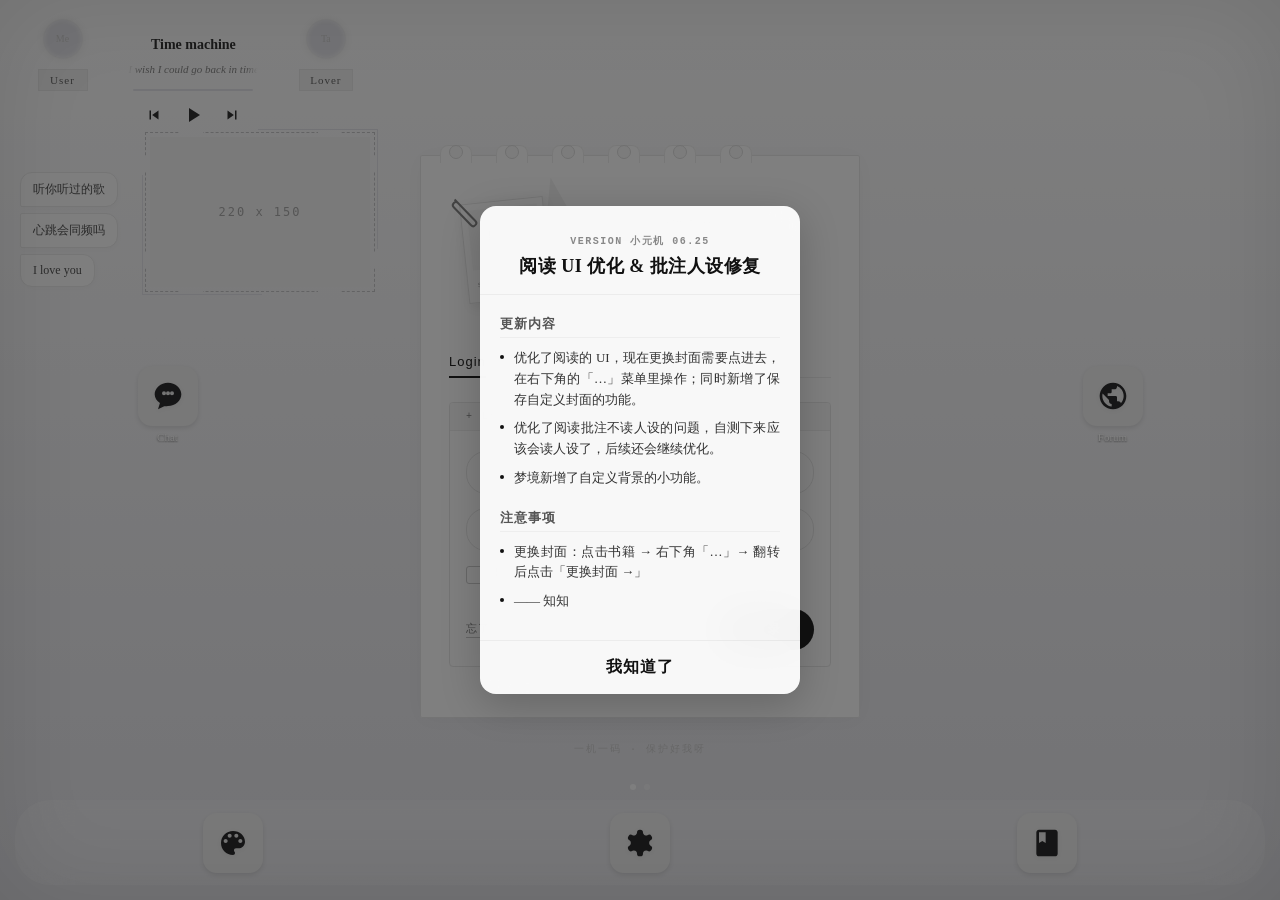
==== commit 0462730d: "Add files via upload" ====
--- a/index.html
+++ b/index.html
@@ -2053,8 +2053,8 @@
         .ra-card:active { transform: scale(0.97); }
         .ra-card-top-bar { display: flex; justify-content: flex-end; margin-bottom: 4px; }
         .ra-card-pill { font-size: 8px; font-weight: 600; color: #8E8E8E; background: #F8F8F8; border: 1px solid #E5E5E5; border-radius: 20px; padding: 2px 8px; letter-spacing: 0.5px; text-transform: uppercase; }
-        .ra-card-cover { position: relative; aspect-ratio: 4 / 5; background: #EEEEEE; border-radius: 6px; border: 1px solid #E5E5E5; }
-        .ra-card-cover img { width: 100%; height: 100%; object-fit: contain; border-radius: 6px; }
+        .ra-card-cover { position: relative; aspect-ratio: 2 / 3; background: #EEEEEE; border-radius: 6px; border: 1px solid #E5E5E5; overflow: hidden; }
+        .ra-card-cover img { width: 100%; height: 100%; object-fit: cover; border-radius: 5px; }
         .ra-card-tape { position: absolute; top: -4px; left: 50%; transform: translateX(-50%) rotate(-2deg); width: 45px; height: 14px; background: rgba(255,255,255,0.6); backdrop-filter: blur(2px); -webkit-backdrop-filter: blur(2px); border: 1px solid rgba(0,0,0,0.04); z-index: 10; }
         .ra-card-cover-svg { position: absolute; top: 50%; left: 50%; transform: translate(-50%, -50%); z-index: 2; opacity: 0.25; }
         .ra-card-tag { position: absolute; bottom: 10px; left: 8px; background: #FFFFFF; border: 1px solid #1A1A1A; border-radius: 10px; font-size: 9px; font-weight: 700; color: #1A1A1A; padding: 2px 10px; z-index: 20; }
@@ -2130,8 +2130,8 @@
                 <!-- ======== 阅读统计页 (UI 2.0) ======== -->
                 <div id="reading-stats-page" style="display:none; width:100%; height:100%; flex-direction:column; background:#F8F8F8; overflow-y:auto;">
                     <div class="ra-page-title-area" style="padding: 60px 24px 10px; flex-shrink: 0;">
-                        <div class="ra-page-title-en" style="font-size: 10px; text-transform: uppercase; letter-spacing: 2px; color: #8E8E8E; margin-bottom: 2px;">Reading Stats</div>
                         <div class="ra-page-title-cn" style="font-size: 28px; font-weight: 800; color: #1A1A1A;">统计</div>
+                        <div class="ra-page-title-en" style="font-size: 10px; text-transform: uppercase; letter-spacing: 2px; color: #8E8E8E; margin-top: 2px;">Reading Stats</div>
                     </div>
                     <div class="ra-calendar-widget" style="padding: 0 20px;">
                         <div class="ra-cal-month-nav" style="display: flex; align-items: center; justify-content: center; gap: 24px; margin-bottom: 16px;">
@@ -2162,8 +2162,8 @@
                 <!-- ======== 我的页面 (UI 2.0) ======== -->
                 <div id="ra-my-page" style="display:none; width:100%; height:100%; flex-direction:column; background:#F8F8F8; overflow-y:auto;">
                     <div class="ra-page-title-area" style="padding: 60px 24px 10px; flex-shrink: 0;">
-                        <div class="ra-page-title-en" style="font-size: 10px; text-transform: uppercase; letter-spacing: 2px; color: #8E8E8E; margin-bottom: 2px;">My Library</div>
                         <div class="ra-page-title-cn" style="font-size: 28px; font-weight: 800; color: #1A1A1A;">我的</div>
+                        <div class="ra-page-title-en" style="font-size: 10px; text-transform: uppercase; letter-spacing: 2px; color: #8E8E8E; margin-top: 2px;">My Library</div>
                     </div>
                     <div class="ra-profile-card" style="margin: 0 20px; padding: 24px; background: #FFFFFF; border-radius: 16px; border: 1px solid #E5E5E5; text-align: center;">
                         <div class="ra-profile-avatar" id="ra-profile-avatar" onclick="raChangeAvatar()" style="width: 64px; height: 64px; border-radius: 50%; background: #1A1A1A; color: #fff; display: flex; align-items: center; justify-content: center; font-size: 24px; font-weight: 700; margin: 0 auto 12px; cursor: pointer; overflow: hidden; position: relative;">
@@ -9732,9 +9732,17 @@
 <!-- 亮度调节弹窗 -->
 <div class="dream-modal-overlay" id="brightness-modal" style="align-items: center;" onclick="if(event.target===this) closeBrightnessModal()">
     <div class="dream-preset-paper" style="width: 85%; max-width: 320px; padding: 24px; border-radius: 16px; border: 1px solid #EAEAEA; box-shadow: 0 20px 40px rgba(0,0,0,0.1); background: #FFF;">
-        <div style="font-size: 16px; font-weight: bold; text-align: center; color: #111; margin-bottom: 20px;">调节背景亮度</div>
+        <div style="font-size: 16px; font-weight: bold; text-align: center; color: #111; margin-bottom: 20px;">背景与亮度</div>
         <input type="range" id="brightness-slider" min="0" max="100" value="100" oninput="changeBrightness(this.value)" style="width: 100%; accent-color: #111;">
         <div style="text-align: center; font-size: 13px; color: #888; margin-top: 15px; font-weight: bold;" id="brightness-val-display">100%</div>
+        <div style="border-top:1px solid #EEE; padding-top:14px; margin-top:14px;">
+            <div style="font-size:12px;font-weight:600;color:#555;margin-bottom:8px;">自定义背景</div>
+            <div style="display:flex;align-items:center;justify-content:space-between;margin-bottom:8px;"><span style="font-size:13px;color:#555;">背景颜色</span><input type="color" id="dream-bg-color-input" onchange="changeDreamBgColor(this.value)" style="width:36px;height:30px;border:none;border-radius:4px;cursor:pointer;background:transparent;"></div>
+            <div style="font-size:12px;color:#888;margin-bottom:4px;">背景图片 URL</div>
+            <input type="text" id="dream-bg-url-input" class="dream-font-input" placeholder="https://... 或点下方上传" style="width:100%;margin-bottom:8px;box-sizing:border-box;">
+            <button onclick="uploadDreamBgImage()" style="width:100%;padding:10px;background:#fff;border:1px dashed #ccc;border-radius:8px;font-size:12px;color:#888;cursor:pointer;margin-bottom:8px;">上传本地图片</button>
+            <button class="dream-btn-primary" style="width:100%;border-radius:8px;padding:10px;font-size:13px;margin:0;" onclick="changeDreamBgImage()">应用背景</button>
+        </div>
         <button class="dream-btn-primary" style="margin-top: 20px; width: 100%; border-radius: 12px; padding: 12px; font-size: 14px;" onclick="saveBrightness()">保存</button>
     </div>
 </div>
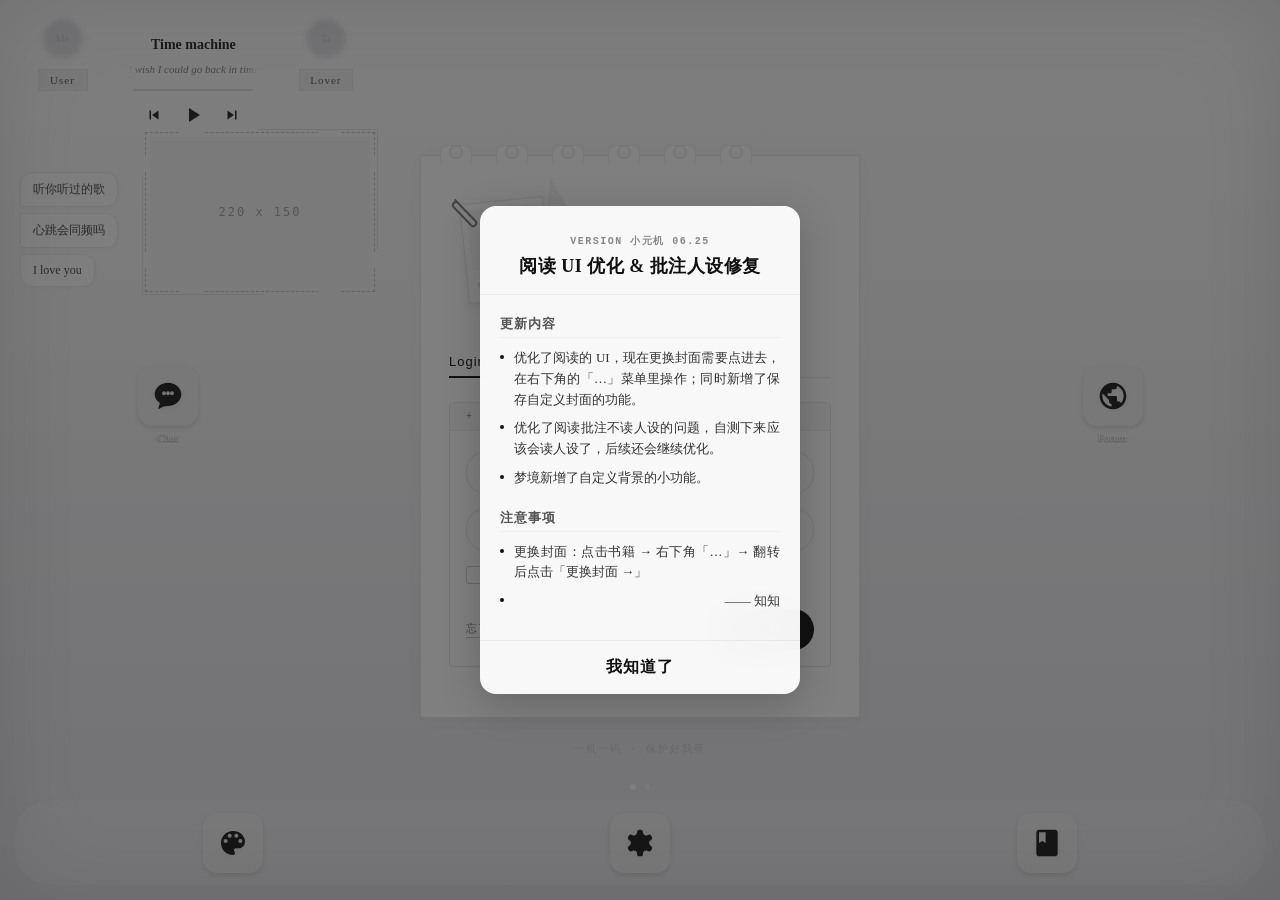
==== commit 0d12ab1e: "Add files via upload" ====
--- a/index.html
+++ b/index.html
@@ -9741,7 +9741,6 @@
             <div style="font-size:12px;color:#888;margin-bottom:4px;">背景图片 URL</div>
             <input type="text" id="dream-bg-url-input" class="dream-font-input" placeholder="https://... 或点下方上传" style="width:100%;margin-bottom:8px;box-sizing:border-box;">
             <button onclick="uploadDreamBgImage()" style="width:100%;padding:10px;background:#fff;border:1px dashed #ccc;border-radius:8px;font-size:12px;color:#888;cursor:pointer;margin-bottom:8px;">上传本地图片</button>
-            <button class="dream-btn-primary" style="width:100%;border-radius:8px;padding:10px;font-size:13px;margin:0;" onclick="changeDreamBgImage()">应用背景</button>
         </div>
         <button class="dream-btn-primary" style="margin-top: 20px; width: 100%; border-radius: 12px; padding: 12px; font-size: 14px;" onclick="saveBrightness()">保存</button>
     </div>
